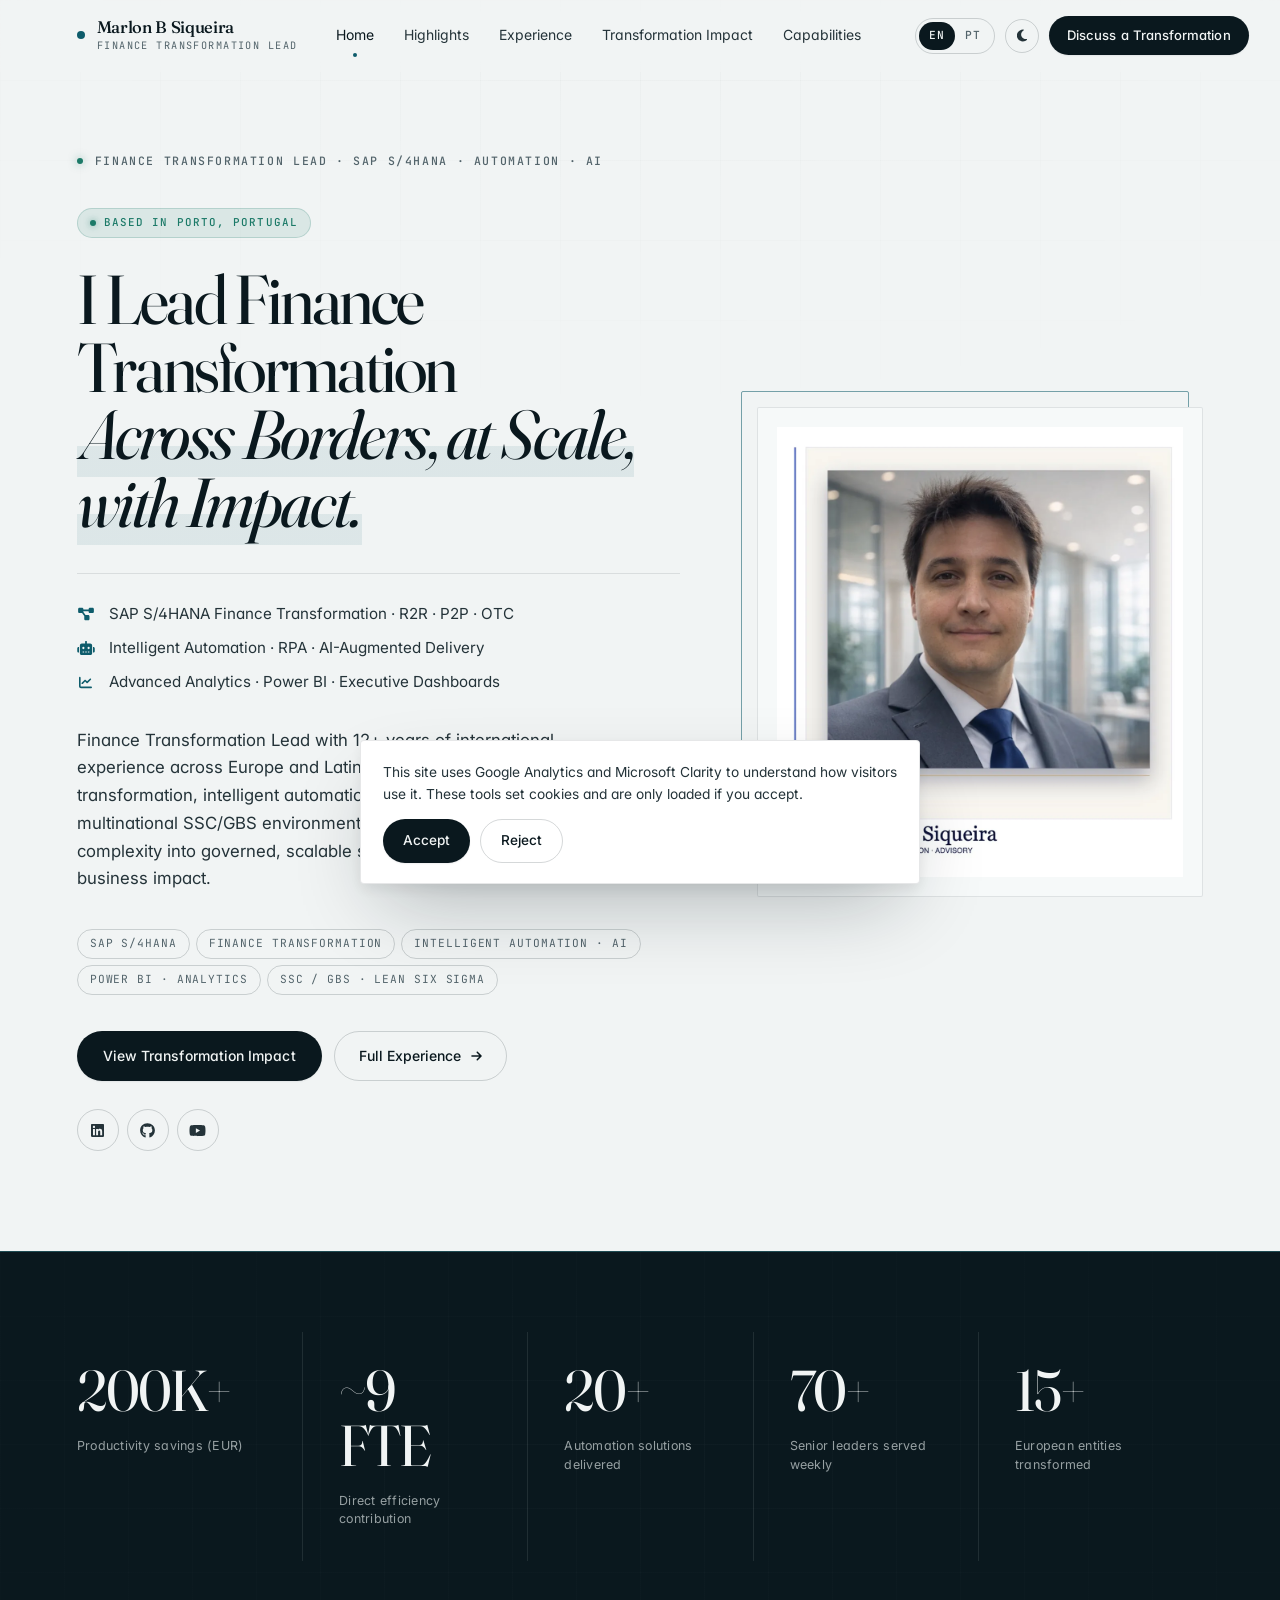
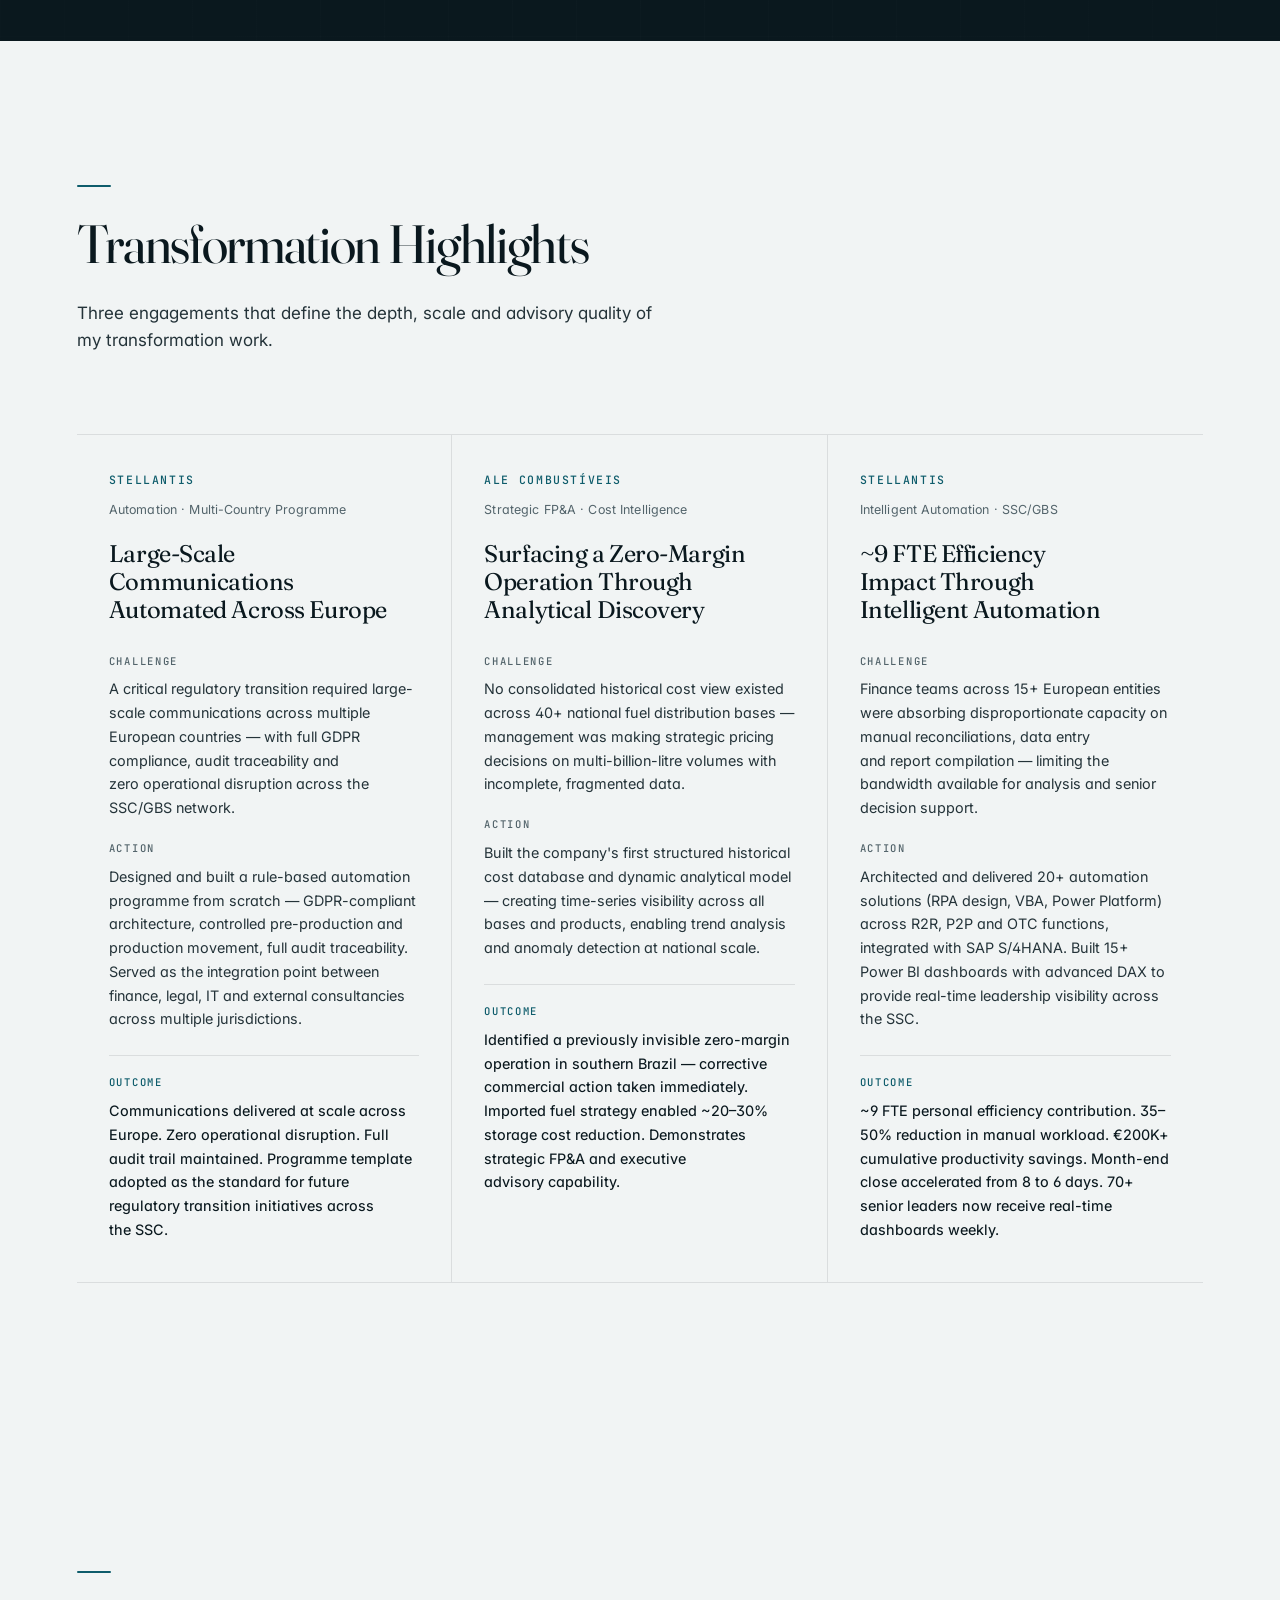
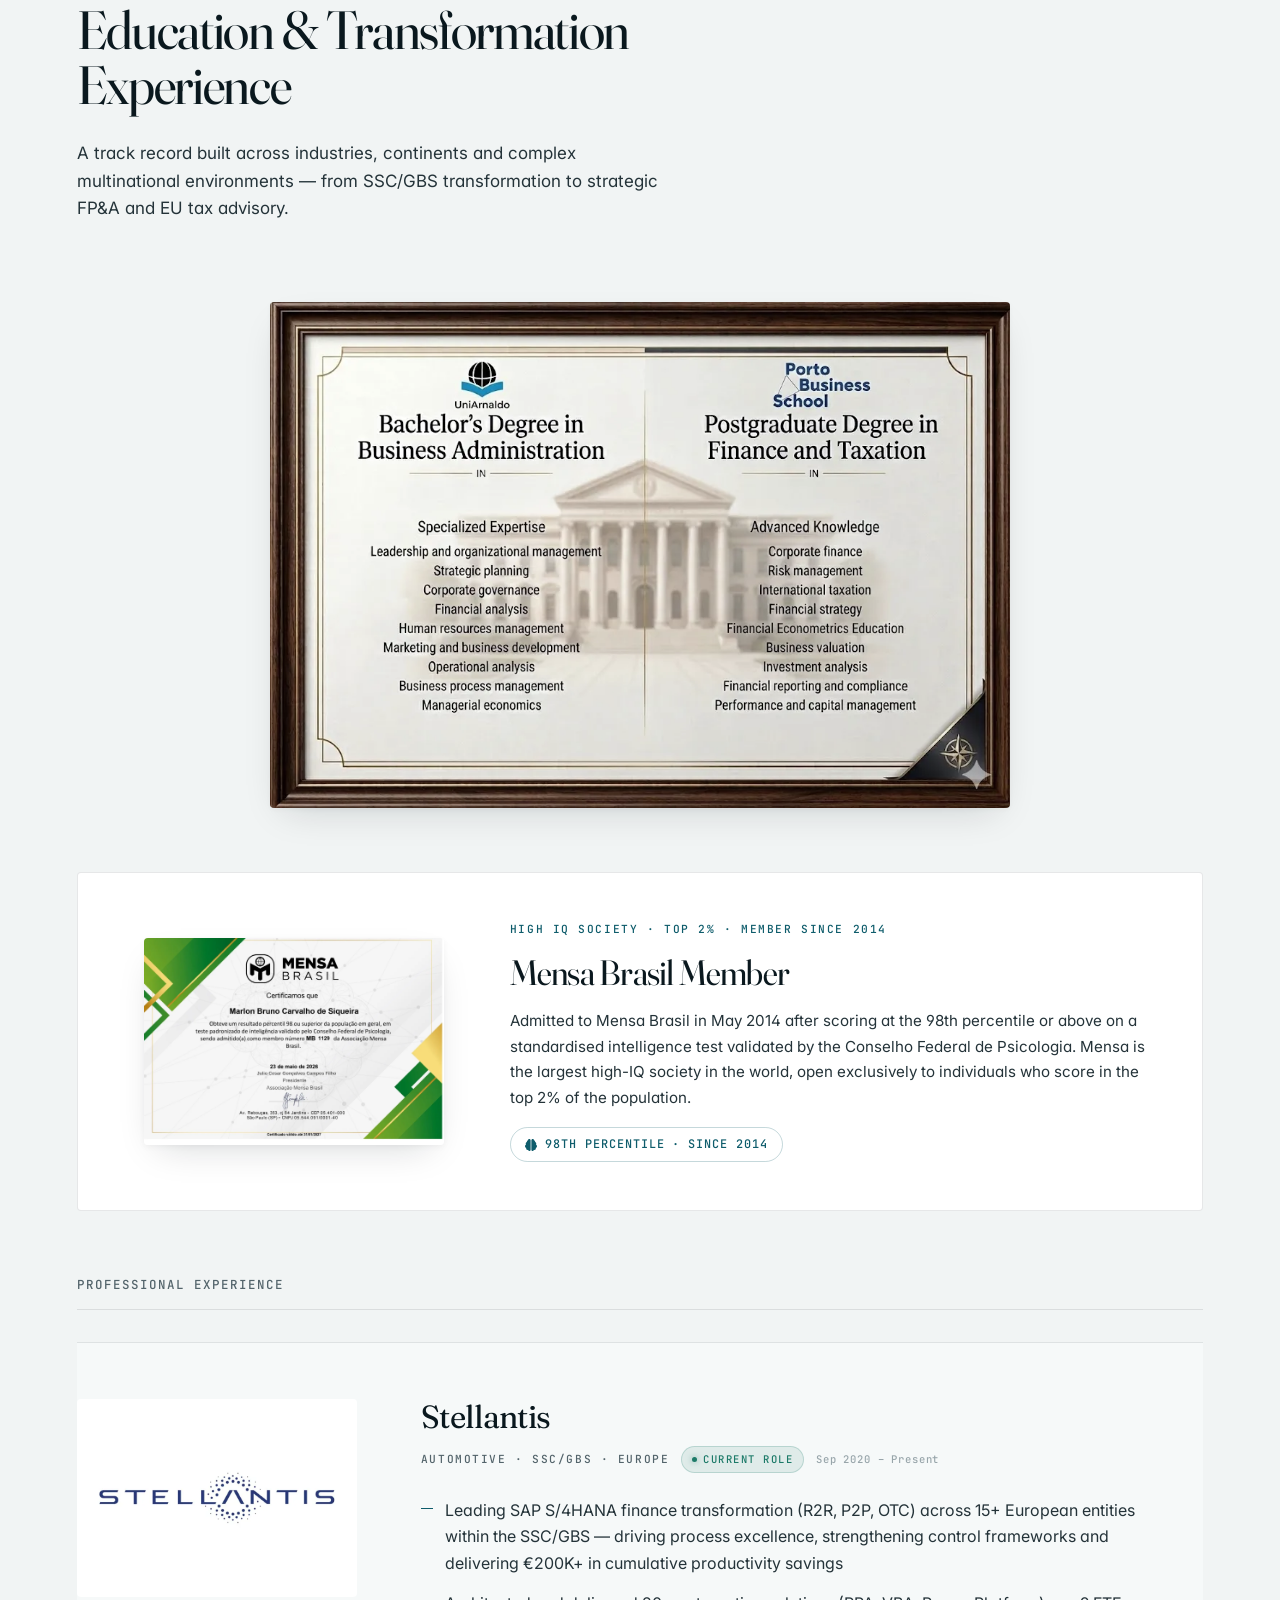
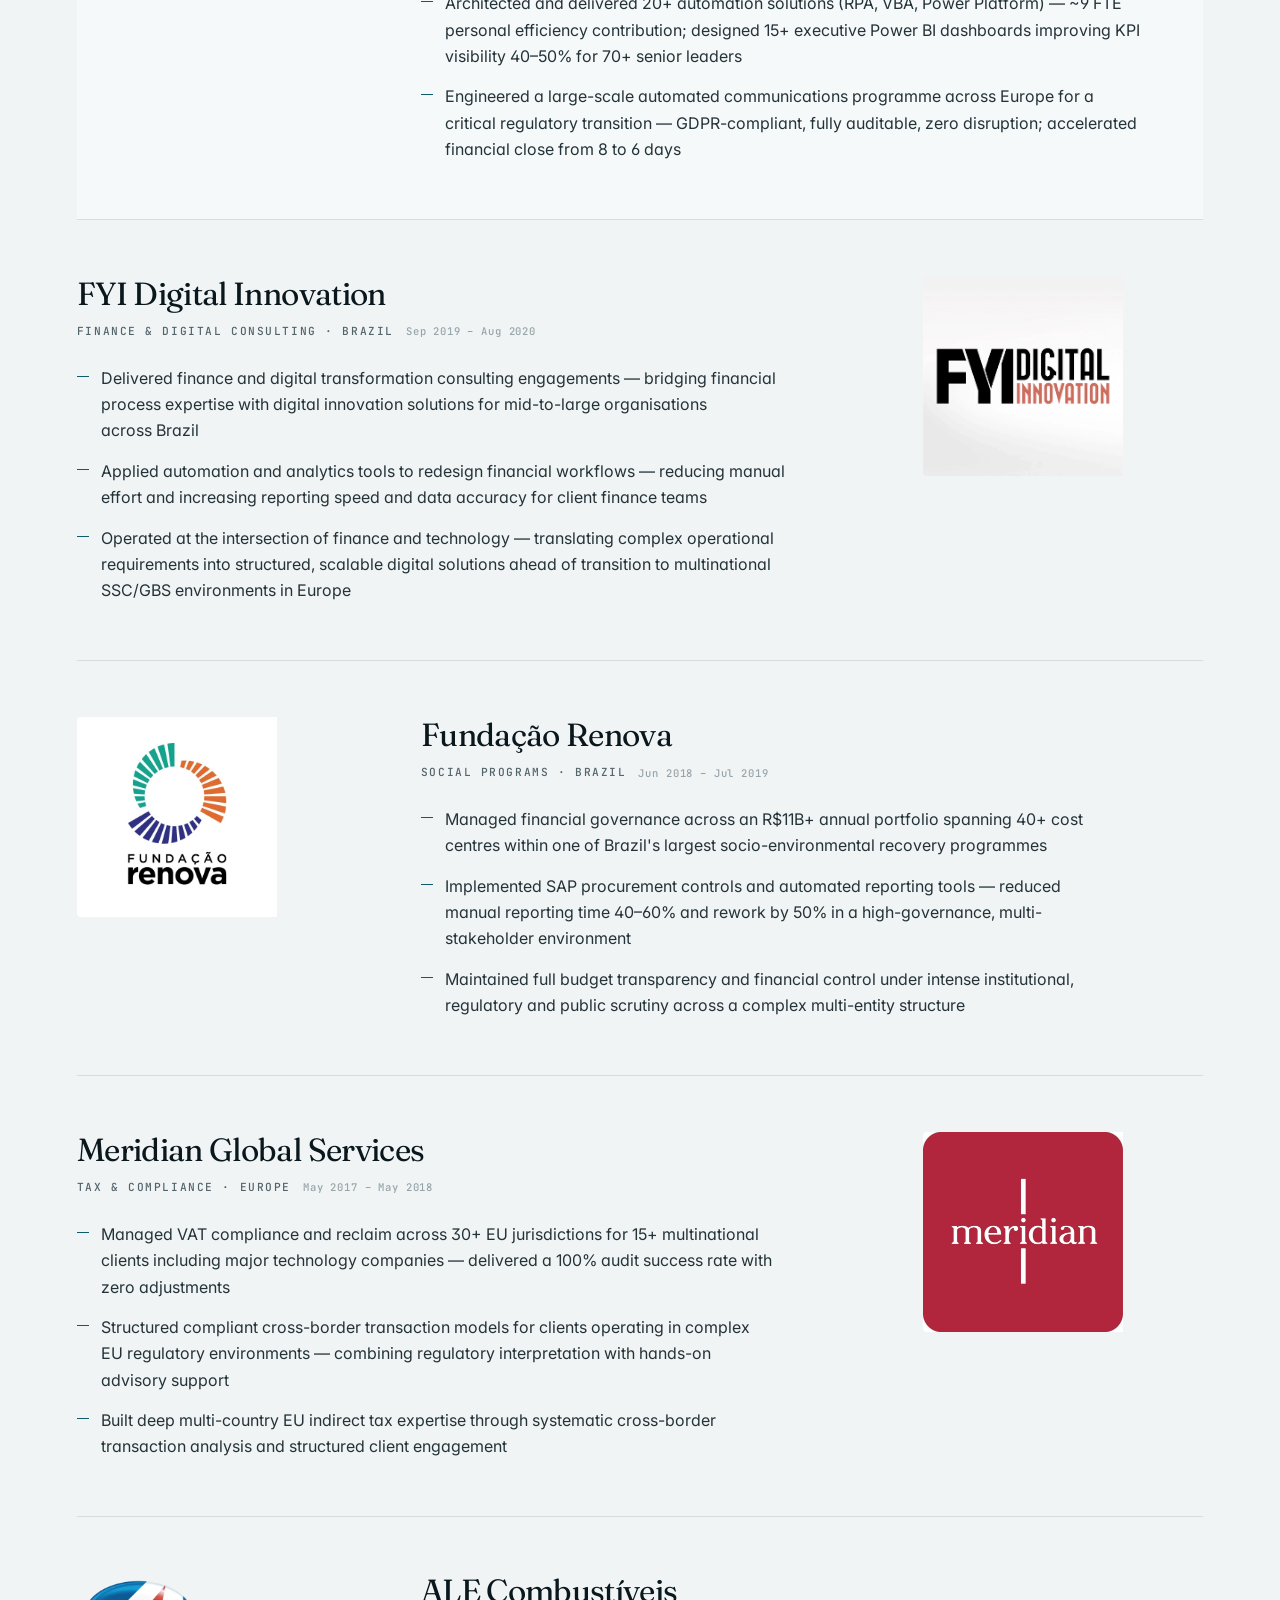
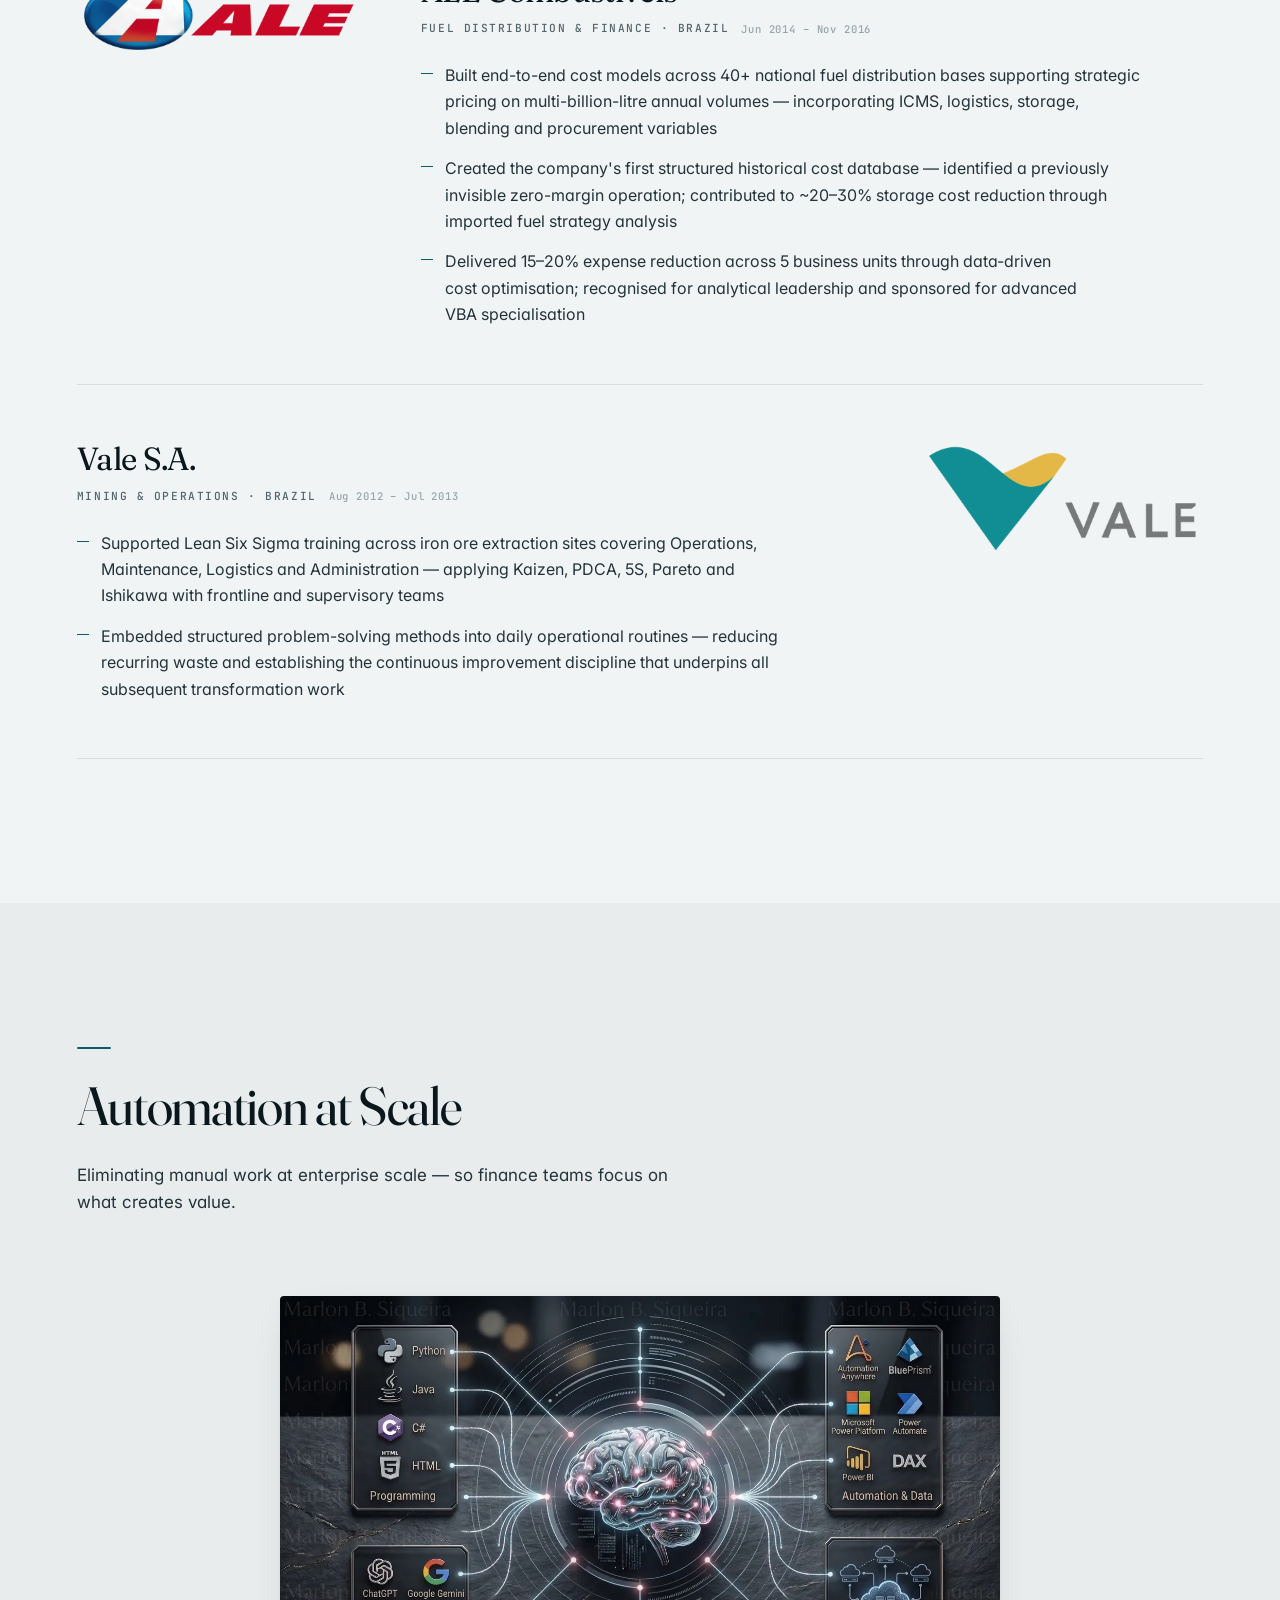
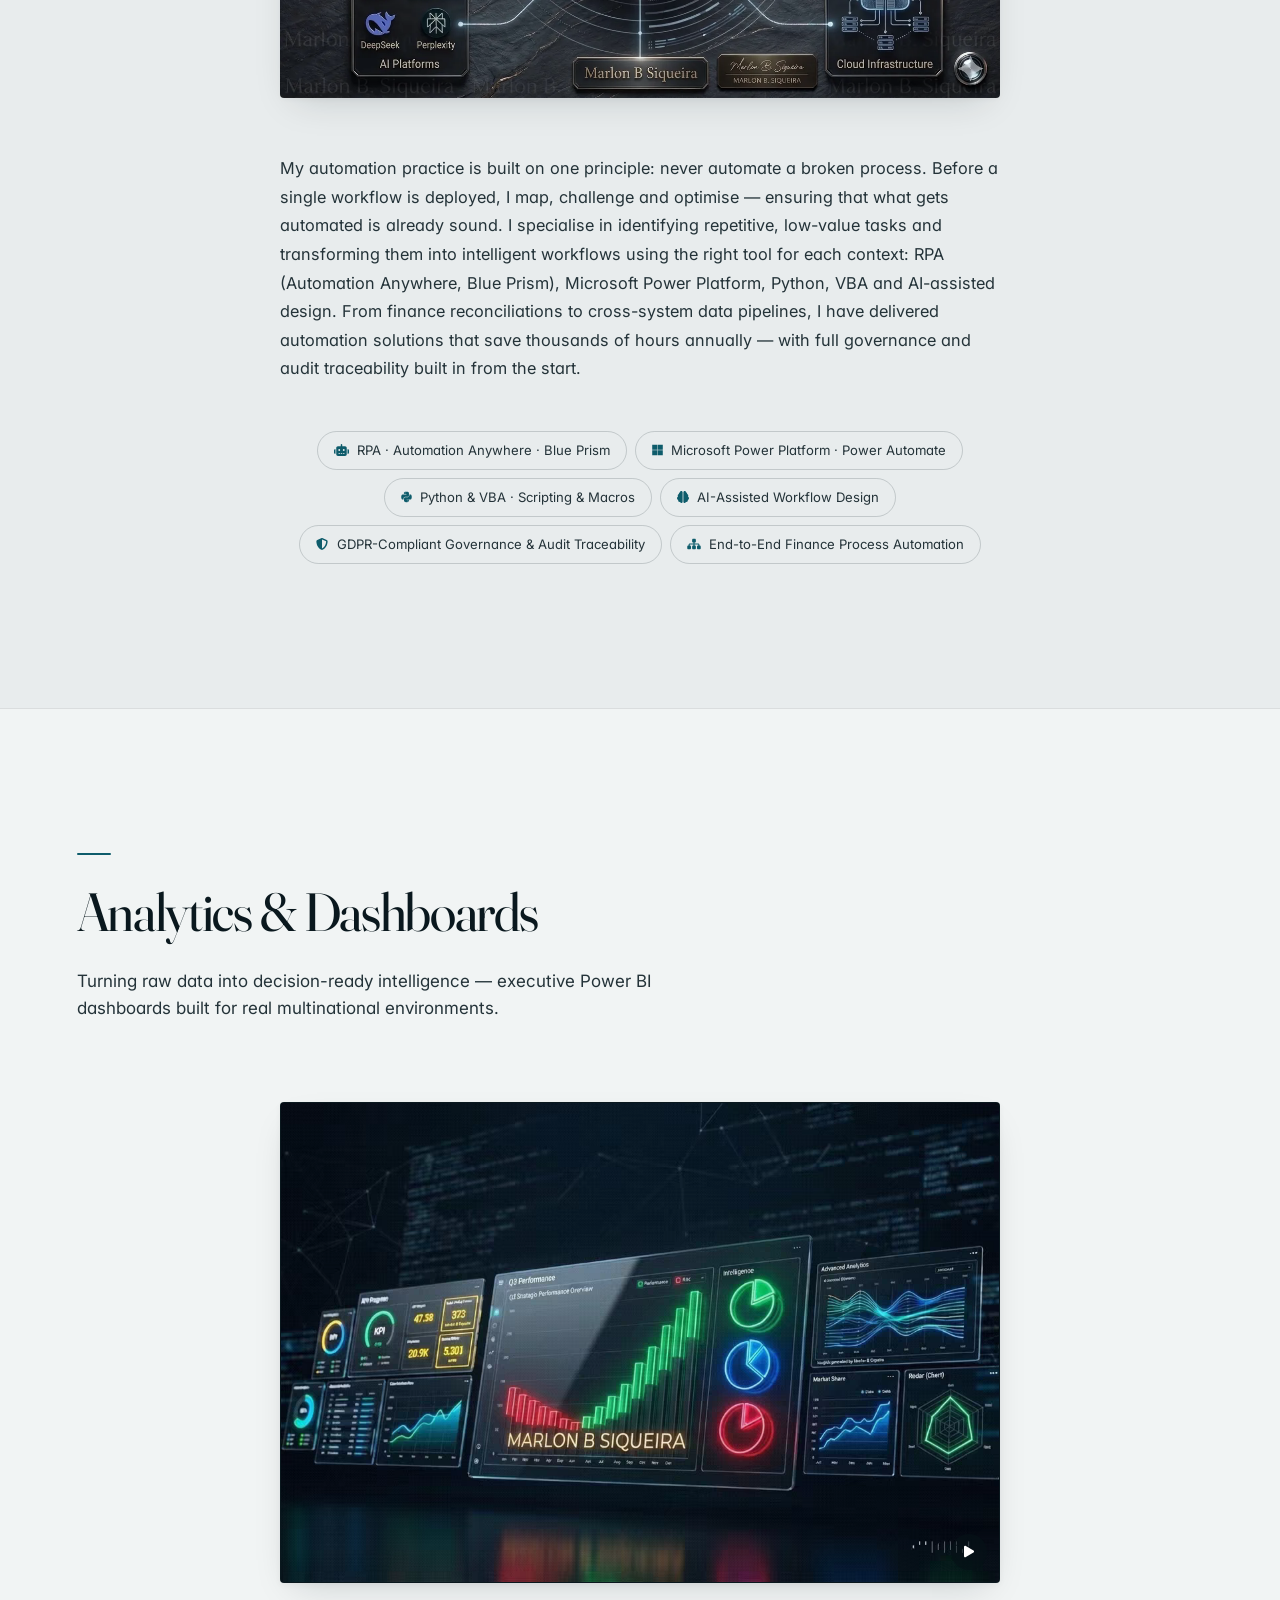
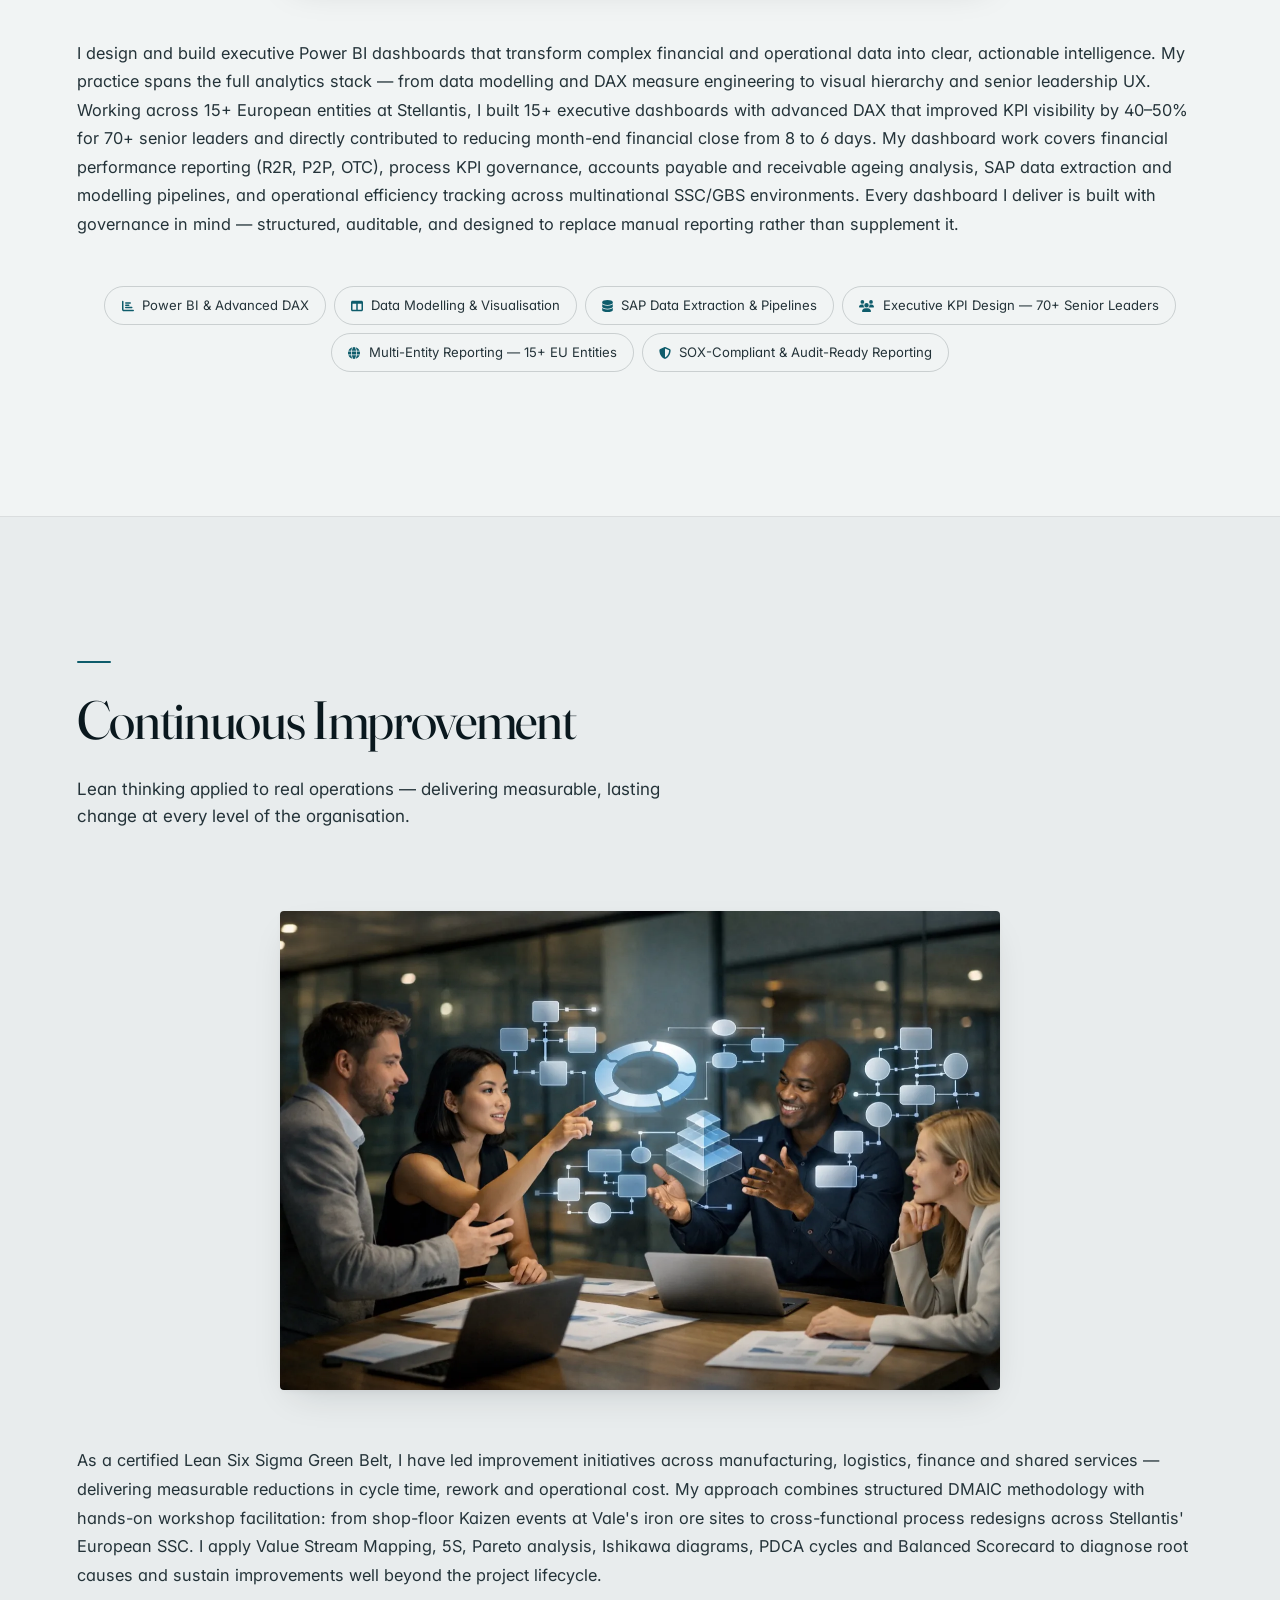
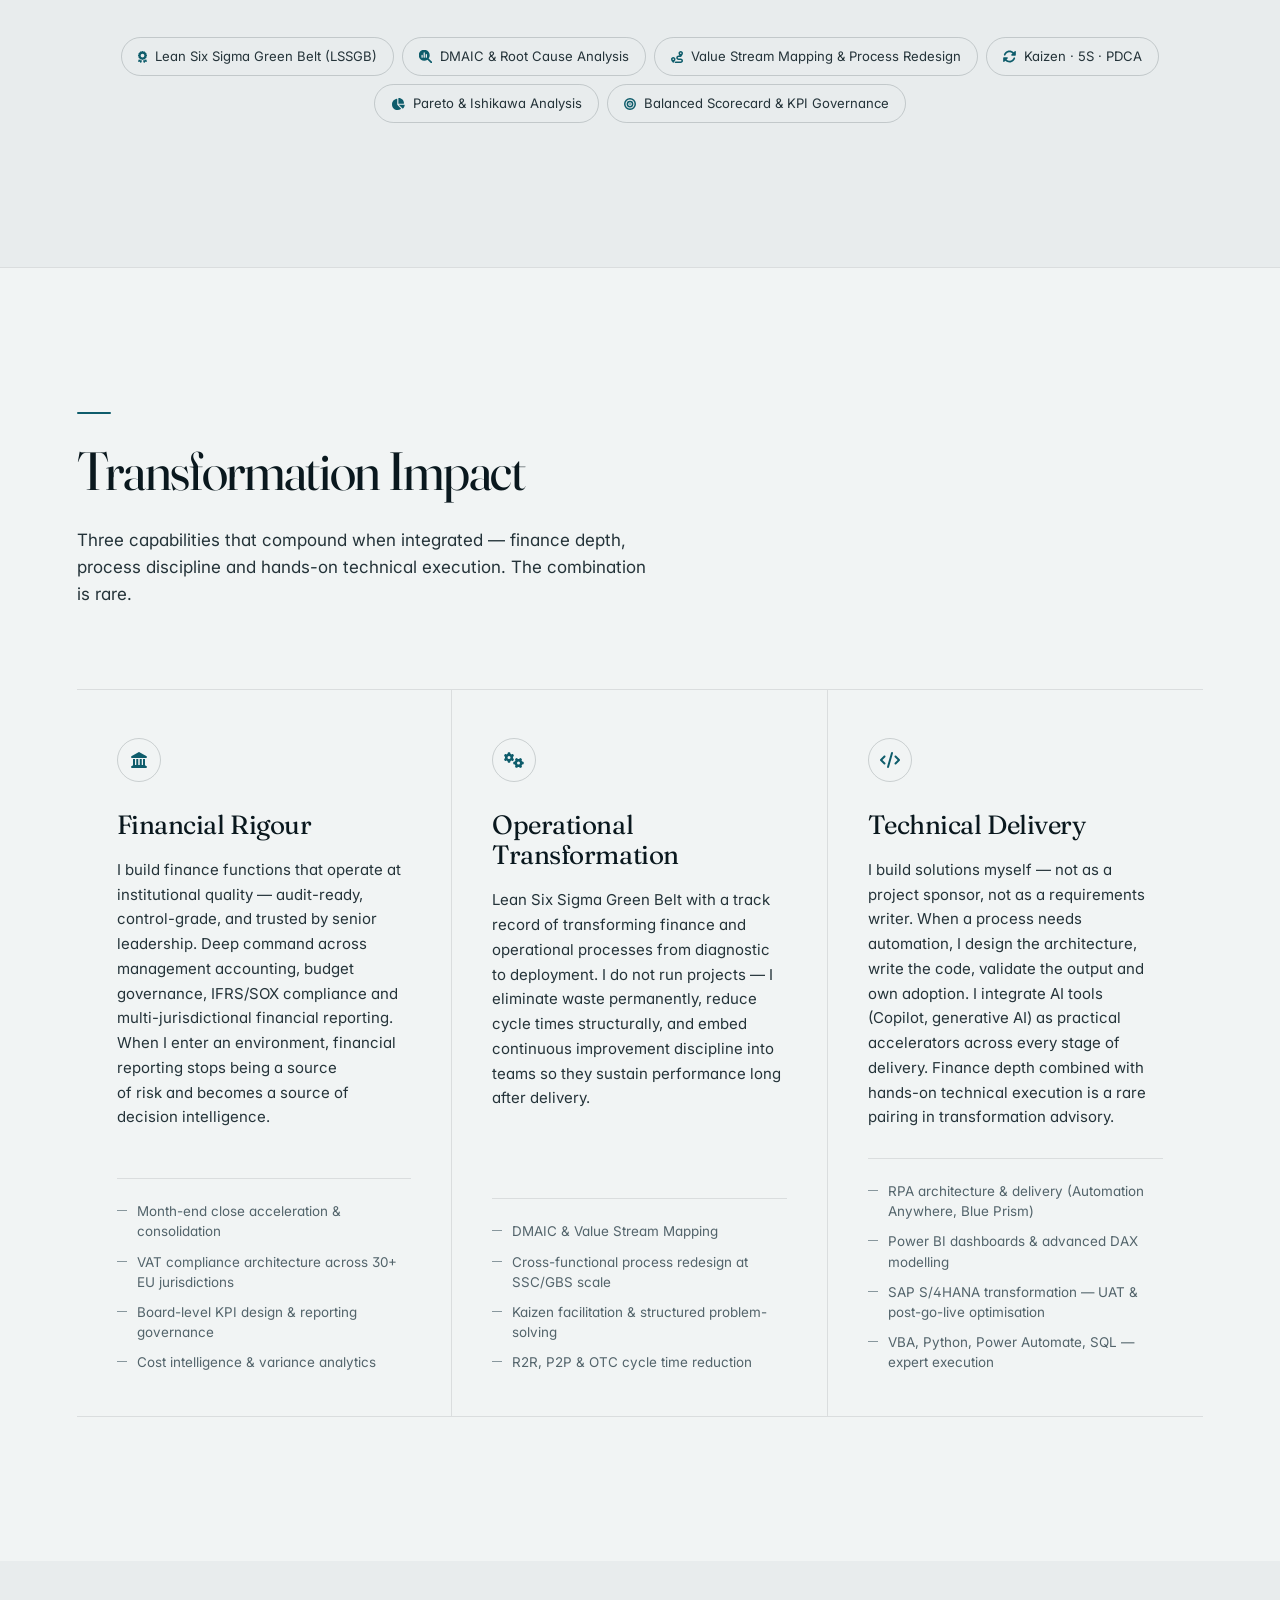
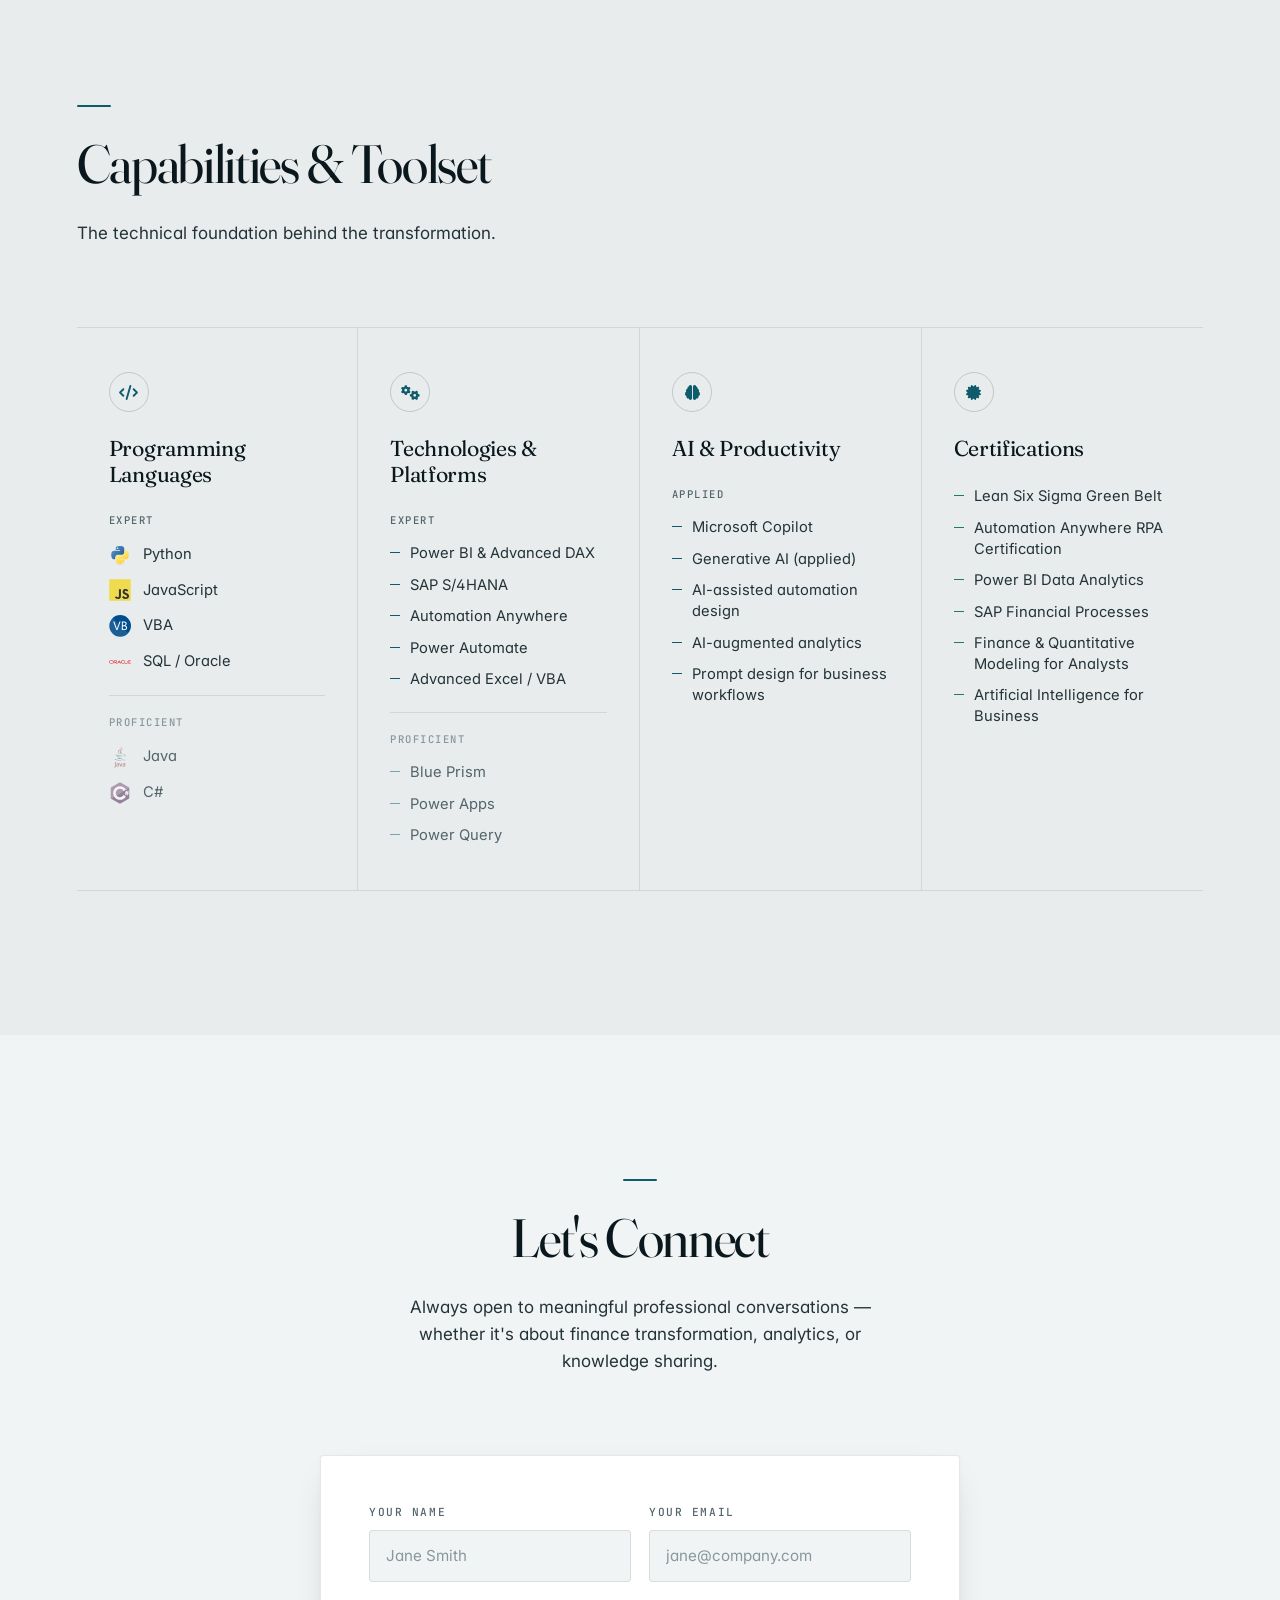
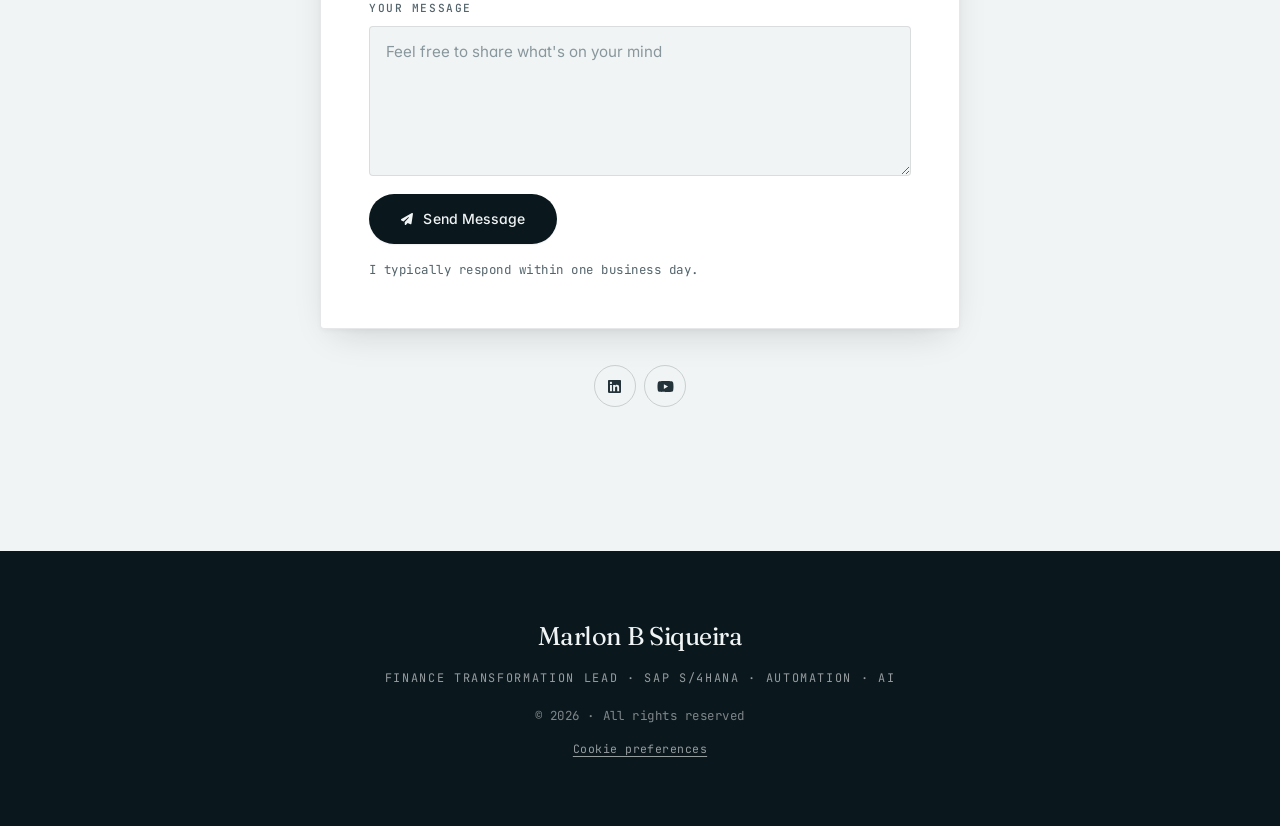
==== index.html @ 05d71159 "Melhorias técnicas: performance, privacidade, acessibilidade e SEO (#1) * Improve performance, priva" ====
<!DOCTYPE html>
<html lang="en" data-theme="light" class="no-js">
<head>
    <meta charset="UTF-8">
    <meta name="viewport" content="width=device-width, initial-scale=1.0">
    <!-- SEO -->
    <meta name="description" content="Finance Transformation Lead with 12+ years leading SAP S/4HANA transformation, intelligent automation (RPA, AI) and advanced analytics across multinational SSC/GBS environments. €200K+ productivity savings. ~9 FTE efficiency impact. Lean Six Sigma Green Belt.">
    <meta name="author" content="Marlon B Siqueira">
    <meta name="google-site-verification" content="FbOtLDEPnFqXokpT85q3Lr8juwd14maTz7eZwRSfOSs" />
    <meta name="robots" content="index, follow">
    <meta name="theme-color" content="#0e5c6b" media="(prefers-color-scheme: light)">
    <meta name="theme-color" content="#06141a" media="(prefers-color-scheme: dark)">
    <link rel="icon" href="./images/favicon.png" type="image/png">
    <link rel="canonical" href="https://marlonbsiqueira.github.io/marlonbsiqueira/">
    <!-- Open Graph -->
    <meta property="og:type"        content="website">
    <meta property="og:title"       content="Marlon B Siqueira | Finance Transformation Lead | SAP S/4HANA · Automation · Analytics">
    <meta property="og:description" content="12+ years leading SAP S/4HANA finance transformation, intelligent automation and advanced analytics across multinational SSC/GBS environments. €200K+ savings. ~9 FTE efficiency impact.">
    <meta property="og:image"       content="https://marlonbsiqueira.github.io/marlonbsiqueira/images/og-cover.jpg">
    <meta property="og:image:width"  content="1200">
    <meta property="og:image:height" content="630">
    <meta property="og:image:alt"   content="Marlon B Siqueira — Finance Transformation Lead portfolio">
    <meta property="og:url"         content="https://marlonbsiqueira.github.io/marlonbsiqueira/">
    <meta property="og:locale"      content="en_GB">
    <meta name="twitter:card"       content="summary_large_image">
    <meta name="twitter:title"      content="Marlon B Siqueira | Finance Transformation Lead | SAP S/4HANA · Automation · Analytics">
    <meta name="twitter:description" content="SAP S/4HANA · Intelligent Automation · Advanced Analytics · SSC/GBS · 12+ years international experience.">
    <meta name="twitter:image"      content="https://marlonbsiqueira.github.io/marlonbsiqueira/images/og-cover.jpg">
    <meta name="twitter:image:alt"  content="Marlon B Siqueira — Finance Transformation Lead portfolio">
    <!-- hreflang -->
    <link rel="alternate" hreflang="en" href="https://marlonbsiqueira.github.io/marlonbsiqueira/">
    <link rel="alternate" hreflang="pt" href="https://marlonbsiqueira.github.io/marlonbsiqueira/?lang=pt">
    <link rel="alternate" hreflang="x-default" href="https://marlonbsiqueira.github.io/marlonbsiqueira/">
    <title>Marlon B Siqueira | Finance Transformation Lead | SAP S/4HANA · Automation · AI</title>
    <!-- Performance: early connections -->
    <link rel="preconnect" href="https://fonts.googleapis.com">
    <link rel="preconnect" href="https://fonts.gstatic.com" crossorigin>
    <!-- Performance: preload LCP hero image -->
    <link rel="preload" as="image" href="./images/Menu.webp" type="image/webp">
    <link href="https://fonts.googleapis.com/css2?family=Fraunces:ital,opsz,wght@0,9..144,400..500;1,9..144,400..500&family=Inter:wght@400..500&family=JetBrains+Mono:wght@400;500&display=swap" rel="stylesheet">
    <link rel="stylesheet" href="./styles/icons.css">
    <link rel="stylesheet" href="./styles/styles.css">
    <link rel="stylesheet" href="./styles/header.css">
    <link rel="stylesheet" href="./styles/home.css">
    <link rel="stylesheet" href="./styles/print.css" media="print">
    <!-- Prevent flash of wrong theme before JS loads -->
    <script>
        (function(){
            document.documentElement.classList.replace('no-js', 'js');
            try {
                var t = localStorage.getItem('cvTheme');
                if (t) {
                    document.documentElement.setAttribute('data-theme', t);
                } else if (window.matchMedia('(prefers-color-scheme: dark)').matches) {
                    document.documentElement.setAttribute('data-theme', 'dark');
                }
            } catch(e) {}
        })();
    </script>
    <!-- Schema.org structured data — Person entity for AI search engines -->
    <script type="application/ld+json">
    {
      "@context": "https://schema.org",
      "@type": "Person",
      "name": "Marlon B Siqueira",
      "givenName": "Marlon",
      "familyName": "Siqueira",
      "url": "https://marlonbsiqueira.github.io/marlonbsiqueira/",
      "image": "https://marlonbsiqueira.github.io/marlonbsiqueira/images/Menu.webp",
      "jobTitle": "Finance Transformation Lead",
      "description": "Finance Transformation Lead with 12+ years of international experience across Europe and Latin America. Specialises in SAP S/4HANA Finance Transformation, Intelligent Automation and Advanced Analytics across multinational SSC and GBS environments. Closes the gap most transformation programmes leave open: integrated ownership of strategy, architecture and execution.",
      "hasOccupation": {
        "@type": "Occupation",
        "name": "Finance Transformation Lead",
        "occupationLocation": {
          "@type": "City",
          "name": "Porto, Portugal"
        },
        "skills": "SAP S/4HANA Finance Transformation, R2R, P2P, OTC, Intelligent Automation, RPA, Automation Anywhere, Blue Prism, Microsoft Power Platform, Power Automate, Advanced Analytics, Power BI, DAX, VBA, Python, SQL, Lean Six Sigma Green Belt, SSC, GBS, Shared Services, Global Business Services, Financial Close, Month-End Close, SOX, IFRS, FP&A, Microsoft Copilot, Generative AI"
      },
      "worksFor": {
        "@type": "Organization",
        "name": "Stellantis",
        "url": "https://www.stellantis.com",
        "department": "Shared Services Centre of Excellence — Europe"
      },
      "alumniOf": [
        {
          "@type": "EducationalOrganization",
          "name": "Porto Business School",
          "url": "https://www.pbs.up.pt/"
        },
        {
          "@type": "EducationalOrganization",
          "name": "Faculdade Arnaldo"
        }
      ],
      "award": [
        "Mensa Member — Top 2% (since 2014)",
        "Lean Six Sigma Green Belt",
        "SAP S/4HANA Finance Processes (R2R · P2P · OTC), Stellantis",
        "Automation Anywhere Certified Essentials RPA Professional",
        "Blue Prism Associate Developer"
      ],
      "knowsAbout": [
        "SAP S/4HANA Finance Transformation",
        "Record-to-Report (R2R)",
        "Procure-to-Pay (P2P)",
        "Order-to-Cash (OTC)",
        "Intelligent Automation",
        "Robotic Process Automation (RPA)",
        "Automation Anywhere",
        "Blue Prism",
        "Microsoft Power Platform",
        "Power Automate",
        "Power BI",
        "DAX (Data Analysis Expressions)",
        "Advanced Analytics",
        "Executive Dashboards",
        "Lean Six Sigma",
        "DMAIC",
        "SSC / Shared Services Centre",
        "GBS / Global Business Services",
        "Financial Close Acceleration",
        "SOX Controls",
        "IFRS",
        "FP&A",
        "VBA",
        "Python",
        "SQL",
        "Microsoft Copilot",
        "Generative AI for Business",
        "AI-Augmented Finance",
        "Change Management",
        "Stakeholder Management",
        "Cross-Border Programme Delivery"
      ],
      "knowsLanguage": [
        { "@type": "Language", "name": "Portuguese", "alternateName": "pt" },
        { "@type": "Language", "name": "English", "alternateName": "en" }
      ],
      "nationality": [
        { "@type": "Country", "name": "Italy" },
        { "@type": "Country", "name": "Brazil" }
      ],
      "address": {
        "@type": "PostalAddress",
        "addressLocality": "Porto",
        "addressRegion": "Porto",
        "addressCountry": "PT"
      },
      "sameAs": [
        "https://www.linkedin.com/in/marlonbsiqueira/",
        "https://www.youtube.com/@marlonbsiqueira468",
        "https://github.com/marlonbsiqueira"
      ]
    }
    </script>
    <!-- Schema.org — WebSite entity -->
    <script type="application/ld+json">
    {
      "@context": "https://schema.org",
      "@type": "WebSite",
      "name": "Marlon B Siqueira — Finance Transformation Advisory",
      "url": "https://marlonbsiqueira.github.io/marlonbsiqueira/",
      "author": {
        "@type": "Person",
        "name": "Marlon B Siqueira"
      },
      "inLanguage": ["en", "pt"],
      "about": [
        "SAP S/4HANA Finance Transformation",
        "Intelligent Automation",
        "Advanced Analytics",
        "Shared Services / Global Business Services"
      ]
    }
    </script>
</head>
<body>
    <!-- Accessibility: skip navigation -->
    <a href="#main-content" class="skip-link">Skip to main content</a>
    <div class="site-bg" aria-hidden="true">
        <span class="bg-orb orb-1"></span>
        <span class="bg-orb orb-2"></span>
        <span class="bg-grid"></span>
    </div>
    <!-- ═══════════ HEADER ═══════════ -->
    <header id="header">
        <nav id="navbar" aria-label="Main navigation">
            <a href="#home" class="brand" aria-label="Go to homepage">
                <span class="brand-text">
                    <strong>Marlon B Siqueira</strong>
                    <small data-i18n="brand_subtitle">Finance Transformation Lead</small>
                </span>
            </a>
            <ul id="nav_list">
                <li class="nav-item"><a href="#home"                  data-i18n="nav_home">Home</a></li>
                <li class="nav-item"><a href="#highlights"            data-i18n="nav_highlights">Highlights</a></li>
                <li class="nav-item"><a href="#expertise"             data-i18n="nav_experience">Experience</a></li>
                <li class="nav-item"><a href="#deliver"               data-i18n="nav_deliver">Transformation Impact</a></li>
                <li class="nav-item"><a href="#technicalskills"       data-i18n="nav_skills">Capabilities</a></li>
            </ul>
            <div class="nav-actions">
                <div class="language-switcher" aria-label="Language selector">
                    <button type="button" class="lang-btn active" data-lang="en">EN</button>
                    <button type="button" class="lang-btn" data-lang="pt">PT</button>
                </div>
                <button type="button" id="theme-toggle" class="theme-btn" aria-label="Toggle dark mode" data-i18n-aria-label="aria_theme">
                    <i class="fa-solid fa-moon" id="theme-icon"></i>
                </button>
                <a href="#contact" class="btn-primary nav-cta" data-i18n="nav_cta">Discuss a Transformation</a>
            </div>
            <button id="mobile_btn" type="button" aria-label="Open menu" data-i18n-aria-label="aria_menu_open" aria-expanded="false" aria-controls="mobile_menu">
                <i class="fa-solid fa-bars" aria-hidden="true"></i>
            </button>
        </nav>
        <div id="mobile_menu" aria-label="Mobile navigation">
            <ul id="mobile_nav_list">
                <li class="nav-item"><a href="#home"                  data-i18n="nav_home">Home</a></li>
                <li class="nav-item"><a href="#highlights"            data-i18n="nav_highlights">Highlights</a></li>
                <li class="nav-item"><a href="#expertise"             data-i18n="nav_experience">Experience</a></li>
                <li class="nav-item"><a href="#deliver"               data-i18n="nav_deliver">Transformation Impact</a></li>
                <li class="nav-item"><a href="#technicalskills"       data-i18n="nav_skills">Capabilities</a></li>
            </ul>
            <div class="mobile-controls">
                <div class="language-switcher">
                    <button type="button" class="lang-btn active" data-lang="en">EN</button>
                    <button type="button" class="lang-btn" data-lang="pt">PT</button>
                </div>
                <button type="button" id="theme-toggle-mobile" class="theme-btn" aria-label="Toggle dark mode" data-i18n-aria-label="aria_theme">
                    <i class="fa-solid fa-moon" id="theme-icon-mobile"></i>
                </button>
            </div>
            <a href="#contact" class="btn-primary mobile-cta" data-i18n="nav_cta">Discuss a Transformation</a>
        </div>
    </header>
    <main id="main-content">
        <!-- ═══════════ HOME ═══════════ -->
        <section id="home">
            <div id="cta" class="reveal left">
                <div class="eyebrow">
                    <span class="eyebrow-dot"></span>
                    <span data-i18n="hero_eyebrow">Finance Transformation Lead · SAP S/4HANA · Automation · AI</span>
                </div>
                <div class="available-badge" aria-label="Availability status">
                    <span class="avail-dot"></span>
                    <span data-i18n="hero_available">Based in Porto, Portugal</span>
                </div>
                <h1 class="title">
                    <span data-i18n="hero_line1">I Lead Finance Transformation</span><br>
                    <span class="accent" data-i18n="hero_accent1">Across Borders, at Scale, with Impact.</span>
                </h1>
                <div class="hero-pillars">
                    <div class="hero-pillar">
                        <i class="fa-solid fa-diagram-project" aria-hidden="true"></i>
                        <span data-i18n="hero_pillar1">SAP S/4HANA Finance Transformation · R2R · P2P · OTC</span>
                    </div>
                    <div class="hero-pillar">
                        <i class="fa-solid fa-robot" aria-hidden="true"></i>
                        <span data-i18n="hero_pillar2">Intelligent Automation · RPA · AI-Augmented Delivery</span>
                    </div>
                    <div class="hero-pillar">
                        <i class="fa-solid fa-chart-line" aria-hidden="true"></i>
                        <span data-i18n="hero_pillar3">Advanced Analytics · Power BI · Executive Dashboards</span>
                    </div>
                </div>
                <p class="description" data-i18n="hero_description">
                    Finance Transformation Lead with 12+ years of international experience across Europe and Latin America — leading SAP S/4HANA transformation, intelligent automation and advanced analytics across multinational SSC/GBS environments. I translate enterprise-wide complexity into governed, scalable solutions that deliver measurable business impact.
                </p>
                <div class="home-tags" aria-label="Key competencies">
                    <span>SAP S/4HANA</span>
                    <span>Finance Transformation</span>
                    <span>Intelligent Automation · AI</span>
                    <span>Power BI · Analytics</span>
                    <span>SSC / GBS · Lean Six Sigma</span>
                </div>
                <div class="home-actions">
                    <a href="#highlights" class="btn-primary">
                        <span data-i18n="hero_cta_primary">View Transformation Impact</span>
                    </a>
                    <a href="#expertise" class="btn-ghost">
                        <span data-i18n="hero_cta_secondary">Full Experience</span>
                        <i class="fa-solid fa-arrow-right"></i>
                    </a>
                </div>
                <div class="social-media-buttons" aria-label="Social media links">
                    <a href="https://www.linkedin.com/in/marlonbsiqueira/" target="_blank" rel="noopener noreferrer" aria-label="LinkedIn">
                        <i class="fa-brands fa-linkedin"></i>
                    </a>
                    <a href="https://github.com/marlonbsiqueira" target="_blank" rel="noopener noreferrer" aria-label="GitHub">
                        <i class="fa-brands fa-github"></i>
                    </a>
                    <a href="https://www.youtube.com/@marlonbsiqueira468" target="_blank" rel="noopener noreferrer" aria-label="YouTube">
                        <i class="fa-brands fa-youtube"></i>
                    </a>
                </div>
            </div>
            <div id="banner" class="reveal right">
                <img src="./images/Menu.webp"
                     alt="Finance and digital transformation professional"
                     width="560" height="560"
                     loading="eager"
                     fetchpriority="high">
            </div>
        </section>
        <!-- ═══════════ METRICS ═══════════ -->
        <section id="numbers" aria-label="Career metrics">
            <div class="numbers-grid">
                <div class="number-card reveal">
                    <span class="number-value" data-target="200" data-suffix="K+">200K+</span>
                    <span class="number-label" data-i18n="num_savings">Productivity savings (EUR)</span>
                </div>
                <div class="number-card reveal">
                    <span class="number-value" data-target="9" data-prefix="~" data-suffix=" FTE">~9 FTE</span>
                    <span class="number-label" data-i18n="num_fte">Direct efficiency contribution</span>
                </div>
                <div class="number-card reveal">
                    <span class="number-value" data-target="20" data-suffix="+">20+</span>
                    <span class="number-label" data-i18n="num_initiatives">Automation solutions delivered</span>
                </div>
                <div class="number-card reveal">
                    <span class="number-value" data-target="70" data-suffix="+">70+</span>
                    <span class="number-label" data-i18n="num_leaders">Senior leaders served weekly</span>
                </div>
                <div class="number-card reveal">
                    <span class="number-value" data-target="15" data-suffix="+">15+</span>
                    <span class="number-label" data-i18n="num_entities">European entities transformed</span>
                </div>
            </div>
        </section>
        <!-- ═══════════ CAREER HIGHLIGHTS ═══════════ -->
        <section id="highlights">
            <div class="section-header reveal">
                <h2 class="section-title" data-i18n="hl_title">Transformation Highlights</h2>
                <p class="section-subtitle" data-i18n="hl_subtitle">Three engagements that define the depth, scale and advisory quality of my transformation work.</p>
            </div>
            <div class="highlights-grid">
                <article class="highlight-card reveal left">
                    <div class="highlight-meta">
                        <span class="highlight-company">Stellantis</span>
                        <span class="highlight-tag" data-i18n="hl_tag_1">Automation · Multi-Country Programme</span>
                    </div>
                    <h3 class="highlight-title" data-i18n="hl_1_title">Large-Scale Communications Automated Across Europe</h3>
                    <div class="highlight-body">
                        <div class="highlight-step">
                            <span class="step-label" data-i18n="step_challenge">Challenge</span>
                            <p data-i18n="hl_1_challenge">A critical regulatory transition required large-scale communications across multiple European countries — with full GDPR compliance, audit traceability and zero operational disruption across the SSC/GBS network.</p>
                        </div>
                        <div class="highlight-step">
                            <span class="step-label" data-i18n="step_action">Action</span>
                            <p data-i18n="hl_1_action">Designed and built a rule-based automation programme from scratch — GDPR-compliant architecture, controlled pre-production and production movement, full audit traceability. Served as the integration point between finance, legal, IT and external consultancies across multiple jurisdictions.</p>
                        </div>
                        <div class="highlight-step highlight-outcome">
                            <span class="step-label" data-i18n="step_outcome">Outcome</span>
                            <p data-i18n="hl_1_outcome">Communications delivered at scale across Europe. Zero operational disruption. Full audit trail maintained. Programme template adopted as the standard for future regulatory transition initiatives across the SSC.</p>
                        </div>
                    </div>
                </article>
                <article class="highlight-card reveal">
                    <div class="highlight-meta">
                        <span class="highlight-company">ALE Combustíveis</span>
                        <span class="highlight-tag" data-i18n="hl_tag_2">Strategic FP&amp;A · Cost Intelligence</span>
                    </div>
                    <h3 class="highlight-title" data-i18n="hl_2_title">Surfacing a Zero-Margin Operation Through Analytical Discovery</h3>
                    <div class="highlight-body">
                        <div class="highlight-step">
                            <span class="step-label" data-i18n="step_challenge">Challenge</span>
                            <p data-i18n="hl_2_challenge">No consolidated historical cost view existed across 40+ national fuel distribution bases — management was making strategic pricing decisions on multi-billion-litre volumes with incomplete, fragmented data.</p>
                        </div>
                        <div class="highlight-step">
                            <span class="step-label" data-i18n="step_action">Action</span>
                            <p data-i18n="hl_2_action">Built the company's first structured historical cost database and dynamic analytical model — creating time-series visibility across all bases and products, enabling trend analysis and anomaly detection at national scale.</p>
                        </div>
                        <div class="highlight-step highlight-outcome">
                            <span class="step-label" data-i18n="step_outcome">Outcome</span>
                            <p data-i18n="hl_2_outcome">Identified a previously invisible zero-margin operation in southern Brazil — corrective commercial action taken immediately. Imported fuel strategy enabled ~20–30% storage cost reduction. Demonstrates strategic FP&A and executive advisory capability.</p>
                        </div>
                    </div>
                </article>
                <article class="highlight-card reveal right">
                    <div class="highlight-meta">
                        <span class="highlight-company">Stellantis</span>
                        <span class="highlight-tag" data-i18n="hl_tag_3">Intelligent Automation · SSC/GBS</span>
                    </div>
                    <h3 class="highlight-title" data-i18n="hl_3_title">~9 FTE Efficiency Impact Through Intelligent Automation</h3>
                    <div class="highlight-body">
                        <div class="highlight-step">
                            <span class="step-label" data-i18n="step_challenge">Challenge</span>
                            <p data-i18n="hl_3_challenge">Finance teams across 15+ European entities were absorbing disproportionate capacity on manual reconciliations, data entry and report compilation — limiting the bandwidth available for analysis and senior decision support.</p>
                        </div>
                        <div class="highlight-step">
                            <span class="step-label" data-i18n="step_action">Action</span>
                            <p data-i18n="hl_3_action">Architected and delivered 20+ automation solutions (RPA design, VBA, Power Platform) across R2R, P2P and OTC functions, integrated with SAP S/4HANA. Built 15+ Power BI dashboards with advanced DAX to provide real-time leadership visibility across the SSC.</p>
                        </div>
                        <div class="highlight-step highlight-outcome">
                            <span class="step-label" data-i18n="step_outcome">Outcome</span>
                            <p data-i18n="hl_3_outcome">~9 FTE personal efficiency contribution. 35–50% reduction in manual workload. €200K+ cumulative productivity savings. Month-end close accelerated from 8 to 6 days. 70+ senior leaders now receive real-time dashboards weekly.</p>
                        </div>
                    </div>
                </article>
            </div>
        </section>
        <!-- ═══════════ EXPERIENCE ═══════════ -->
        <section id="expertise">
            <div class="section-header reveal">
                <h2 class="section-title" data-i18n="exp_title">Education &amp; Transformation Experience</h2>
                <p class="section-subtitle" data-i18n="exp_subtitle">A track record built across industries, continents and complex multinational environments — from SSC/GBS transformation to strategic FP&A and EU tax advisory.</p>
            </div>
            <img src="./images/education.webp"
                 class="center-image reveal"
                 alt="Education and academic background"
                 width="740" height="420"
                 loading="lazy"
                 decoding="async"
                 data-i18n-alt="edu_img_alt">
            <!-- ── Mensa credential block ───────────────── -->
            <div class="mensa-block reveal">
                <div class="mensa-inner">
                    <div class="mensa-cert">
                        <button type="button" class="mensa-cert-btn" aria-haspopup="dialog">
                            <img src="./images/certificate.webp"
                                 alt="Mensa Brasil Certificate — Marlon B. Siqueira"
                                 width="1400" height="969"
                                 loading="lazy" decoding="async">
                        </button>
                    </div>
                    <div class="mensa-text">
                        <span class="mensa-eyebrow" data-i18n="mensa_eyebrow">High IQ Society · Top 2% · Member since 2014</span>
                        <h3 class="mensa-title" data-i18n="mensa_title">Mensa Brasil Member</h3>
                        <p class="mensa-desc" data-i18n="mensa_desc">Admitted to Mensa Brasil in May 2014 after scoring at the 98th percentile or above on a standardised intelligence test validated by the Conselho Federal de Psicologia. Mensa is the largest high-IQ society in the world, open exclusively to individuals who score in the top 2% of the population.</p>
                        <div class="mensa-badge">
                            <i class="fa-solid fa-brain" aria-hidden="true"></i>
                            <span data-i18n="mensa_badge">98th Percentile · Since 2014</span>
                        </div>
                    </div>
                </div>
            </div>
            <h3 class="subsection-title reveal" data-i18n="exp_sub">Professional Experience</h3>
            <div class="row reveal left current-role">
                <img src="./images/Stellantis.webp" alt="Stellantis — Automotive Europe"
                     width="400" height="280" loading="lazy" decoding="async">
                <div class="text">
                    <div class="company-meta">
                        <h4>Stellantis</h4>
                        <div class="company-meta-row">
                            <span class="company-tag" data-i18n="stellantis_tag">Automotive · SSC/GBS · Europe</span>
                            <span class="current-badge" data-i18n="current_role">Current Role</span>
                            <span class="company-date">Sep 2020 – Present</span>
                        </div>
                    </div>
                    <ul class="outcome-list">
                        <li data-i18n="stellantis_li1">Leading SAP S/4HANA finance transformation (R2R, P2P, OTC) across 15+ European entities within the SSC/GBS — driving process excellence, strengthening control frameworks and delivering €200K+ in cumulative productivity savings</li>
                        <li data-i18n="stellantis_li2">Architected and delivered 20+ automation solutions (RPA, VBA, Power Platform) — ~9 FTE personal efficiency contribution; designed 15+ executive Power BI dashboards improving KPI visibility 40–50% for 70+ senior leaders</li>
                        <li data-i18n="stellantis_li3">Engineered a large-scale automated communications programme across Europe for a critical regulatory transition — GDPR-compliant, fully auditable, zero disruption; accelerated financial close from 8 to 6 days</li>
                    </ul>
                </div>
            </div>
            <div class="row reverse reveal right">
                <img src="./images/FYI.webp" alt="FYI Digital Innovation — Finance & Digital Consulting"
                     width="400" height="280" loading="lazy" decoding="async">
                <div class="text">
                    <div class="company-meta">
                        <h4>FYI Digital Innovation</h4>
                        <div class="company-meta-row">
                            <span class="company-tag">Finance &amp; Digital Consulting · Brazil</span>
                            <span class="company-date">Sep 2019 – Aug 2020</span>
                        </div>
                    </div>
                    <ul class="outcome-list">
                        <li data-i18n="fyi_li1">Delivered finance and digital transformation consulting engagements — bridging financial process expertise with digital innovation solutions for mid-to-large organisations across Brazil</li>
                        <li data-i18n="fyi_li2">Applied automation and analytics tools to redesign financial workflows — reducing manual effort and increasing reporting speed and data accuracy for client finance teams</li>
                        <li data-i18n="fyi_li3">Operated at the intersection of finance and technology — translating complex operational requirements into structured, scalable digital solutions ahead of transition to multinational SSC/GBS environments in Europe</li>
                    </ul>
                </div>
            </div>
            <div class="row reveal left">
                <img src="./images/Renova.webp" alt="Renova — Social Programs Brazil"
                     width="400" height="280" loading="lazy" decoding="async">
                <div class="text">
                    <div class="company-meta">
                        <h4>Fundação Renova</h4>
                        <div class="company-meta-row">
                            <span class="company-tag" data-i18n="renova_tag">Social Programs · Brazil</span>
                            <span class="company-date">Jun 2018 – Jul 2019</span>
                        </div>
                    </div>
                    <ul class="outcome-list">
                        <li data-i18n="renova_li1">Managed financial governance across an R$11B+ annual portfolio spanning 40+ cost centres within one of Brazil's largest socio-environmental recovery programmes</li>
                        <li data-i18n="renova_li2">Implemented SAP procurement controls and automated reporting tools — reduced manual reporting time 40–60% and rework by 50% in a high-governance, multi-stakeholder environment</li>
                        <li data-i18n="renova_li3">Maintained full budget transparency and financial control under intense institutional, regulatory and public scrutiny across a complex multi-entity structure</li>
                    </ul>
                </div>
            </div>
            <div class="row reverse reveal right">
                <img src="./images/Meridian.webp" alt="Meridian — Tax & Compliance Europe"
                     width="400" height="280" loading="lazy" decoding="async">
                <div class="text">
                    <div class="company-meta">
                        <h4>Meridian Global Services</h4>
                        <div class="company-meta-row">
                            <span class="company-tag" data-i18n="meridian_tag">Tax &amp; Compliance · Europe</span>
                            <span class="company-date">May 2017 – May 2018</span>
                        </div>
                    </div>
                    <ul class="outcome-list">
                        <li data-i18n="meridian_li1">Managed VAT compliance and reclaim across 30+ EU jurisdictions for 15+ multinational clients including major technology companies — delivered a 100% audit success rate with zero adjustments</li>
                        <li data-i18n="meridian_li2">Structured compliant cross-border transaction models for clients operating in complex EU regulatory environments — combining regulatory interpretation with hands-on advisory support</li>
                        <li data-i18n="meridian_li3">Built deep multi-country EU indirect tax expertise through systematic cross-border transaction analysis and structured client engagement</li>
                    </ul>
                </div>
            </div>
            <div class="row reveal left">
                <img src="./images/Ale.webp" alt="ALE — Energy & Finance Brazil"
                     width="400" height="280" loading="lazy" decoding="async">
                <div class="text">
                    <div class="company-meta">
                        <h4>ALE Combustíveis</h4>
                        <div class="company-meta-row">
                            <span class="company-tag" data-i18n="ale_tag">Fuel Distribution &amp; Finance · Brazil</span>
                            <span class="company-date">Jun 2014 – Nov 2016</span>
                        </div>
                    </div>
                    <ul class="outcome-list">
                        <li data-i18n="ale_li1">Built end-to-end cost models across 40+ national fuel distribution bases supporting strategic pricing on multi-billion-litre annual volumes — incorporating ICMS, logistics, storage, blending and procurement variables</li>
                        <li data-i18n="ale_li2">Created the company's first structured historical cost database — identified a previously invisible zero-margin operation; contributed to ~20–30% storage cost reduction through imported fuel strategy analysis</li>
                        <li data-i18n="ale_li3">Delivered 15–20% expense reduction across 5 business units through data-driven cost optimisation; recognised for analytical leadership and sponsored for advanced VBA specialisation</li>
                    </ul>
                </div>
            </div>
            <div class="row reverse reveal right">
                <img src="./images/Vale.webp" alt="Vale S.A. — Mining & Operations Brazil"
                     width="400" height="280" loading="lazy" decoding="async">
                <div class="text">
                    <div class="company-meta">
                        <h4>Vale S.A.</h4>
                        <div class="company-meta-row">
                            <span class="company-tag" data-i18n="vale_tag">Mining &amp; Operations · Brazil</span>
                            <span class="company-date">Aug 2012 – Jul 2013</span>
                        </div>
                    </div>
                    <ul class="outcome-list">
                        <li data-i18n="vale_li1">Supported Lean Six Sigma training across iron ore extraction sites covering Operations, Maintenance, Logistics and Administration — applying Kaizen, PDCA, 5S, Pareto and Ishikawa with frontline and supervisory teams</li>
                        <li data-i18n="vale_li2">Embedded structured problem-solving methods into daily operational routines — reducing recurring waste and establishing the continuous improvement discipline that underpins all subsequent transformation work</li>
                    </ul>
                </div>
            </div>
        </section>
        <!-- ═══════════ AUTOMATION DETAIL ═══════════ -->
        <section id="automation">
            <div class="section-header reveal">
                <h2 class="section-title" data-i18n="auto_title">Automation at Scale</h2>
                <p class="section-subtitle" data-i18n="auto_subtitle">Eliminating manual work at enterprise scale — so finance teams focus on what creates value.</p>
            </div>
            <img src="./images/Automation.webp" class="small-image reveal" alt="Automation and RPA"
                 width="700" height="420" loading="lazy" decoding="async">
            <p class="section-description reveal" data-i18n="auto_text">
                My automation practice is built on one principle: never automate a broken process. Before a single workflow is deployed, I map, challenge and optimise — ensuring that what gets automated is already sound. I specialise in identifying repetitive, low-value tasks and transforming them into intelligent workflows using the right tool for each context: RPA (Automation Anywhere, Blue Prism), Microsoft Power Platform, Python, VBA and AI-assisted design. From finance reconciliations to cross-system data pipelines, I have delivered automation solutions that save thousands of hours annually — with full governance and audit traceability built in from the start.
            </p>
            <div class="dash-skills reveal">
                <div class="dash-skill-item">
                    <i class="fa-solid fa-robot" aria-hidden="true"></i>
                    <span data-i18n="auto_skill_1">RPA · Automation Anywhere · Blue Prism</span>
                </div>
                <div class="dash-skill-item">
                    <i class="fa-brands fa-microsoft" aria-hidden="true"></i>
                    <span data-i18n="auto_skill_2">Microsoft Power Platform · Power Automate</span>
                </div>
                <div class="dash-skill-item">
                    <i class="fa-brands fa-python" aria-hidden="true"></i>
                    <span data-i18n="auto_skill_3">Python &amp; VBA · Scripting &amp; Macros</span>
                </div>
                <div class="dash-skill-item">
                    <i class="fa-solid fa-brain" aria-hidden="true"></i>
                    <span data-i18n="auto_skill_4">AI-Assisted Workflow Design</span>
                </div>
                <div class="dash-skill-item">
                    <i class="fa-solid fa-shield-halved" aria-hidden="true"></i>
                    <span data-i18n="auto_skill_5">GDPR-Compliant Governance &amp; Audit Traceability</span>
                </div>
                <div class="dash-skill-item">
                    <i class="fa-solid fa-sitemap" aria-hidden="true"></i>
                    <span data-i18n="auto_skill_6">End-to-End Finance Process Automation</span>
                </div>
            </div>
        </section>
        <!-- ═══════════ DASHBOARDS ═══════════ -->
        <section id="dashboards">
            <div class="section-header reveal">
                <h2 class="section-title" data-i18n="dash_title">Analytics &amp; Dashboards</h2>
                <p class="section-subtitle" data-i18n="dash_subtitle">Turning raw data into decision-ready intelligence — executive Power BI dashboards built for real multinational environments.</p>
            </div>
            <div class="dashboard-video-wrap reveal">
                <video poster="./Videos/Dash-poster.webp"
                       width="1080" height="720"
                       loop muted playsinline
                       preload="none"
                       aria-label="Power BI Dashboard demo">
                    <source src="./Videos/Dash.webm" type="video/webm">
                    <source src="./Videos/Dash.mp4" type="video/mp4">
                </video>
                <button type="button" class="video-toggle" aria-label="Pause video" data-i18n-aria-label="aria_video_pause" hidden>
                    <i class="fa-solid fa-pause" aria-hidden="true"></i>
                </button>
            </div>
            <p class="section-description reveal" data-i18n="dash_text">
                I design and build executive Power BI dashboards that transform complex financial and operational data into clear, actionable intelligence. My practice spans the full analytics stack — from data modelling and DAX measure engineering to visual hierarchy and senior leadership UX. Working across 15+ European entities at Stellantis, I built 15+ executive dashboards with advanced DAX that improved KPI visibility by 40–50% for 70+ senior leaders and directly contributed to reducing month-end financial close from 8 to 6 days. My dashboard work covers financial performance reporting (R2R, P2P, OTC), process KPI governance, accounts payable and receivable ageing analysis, SAP data extraction and modelling pipelines, and operational efficiency tracking across multinational SSC/GBS environments. Every dashboard I deliver is built with governance in mind — structured, auditable, and designed to replace manual reporting rather than supplement it.
            </p>
            <div class="dash-skills reveal">
                <div class="dash-skill-item">
                    <i class="fa-solid fa-chart-bar" aria-hidden="true"></i>
                    <span data-i18n="dash_skill_1">Power BI &amp; Advanced DAX</span>
                </div>
                <div class="dash-skill-item">
                    <i class="fa-solid fa-table-columns" aria-hidden="true"></i>
                    <span data-i18n="dash_skill_2">Data Modelling &amp; Visualisation</span>
                </div>
                <div class="dash-skill-item">
                    <i class="fa-solid fa-database" aria-hidden="true"></i>
                    <span data-i18n="dash_skill_3">SAP Data Extraction &amp; Pipelines</span>
                </div>
                <div class="dash-skill-item">
                    <i class="fa-solid fa-users" aria-hidden="true"></i>
                    <span data-i18n="dash_skill_4">Executive KPI Design — 70+ Senior Leaders</span>
                </div>
                <div class="dash-skill-item">
                    <i class="fa-solid fa-globe" aria-hidden="true"></i>
                    <span data-i18n="dash_skill_5">Multi-Entity Reporting — 15+ EU Entities</span>
                </div>
                <div class="dash-skill-item">
                    <i class="fa-solid fa-shield-halved" aria-hidden="true"></i>
                    <span data-i18n="dash_skill_6">SOX-Compliant &amp; Audit-Ready Reporting</span>
                </div>
            </div>
        </section>
        <!-- ═══════════ CONTINUOUS IMPROVEMENT ═══════════ -->
        <section id="continuousimprovement">
            <div class="section-header reveal">
                <h2 class="section-title" data-i18n="ci_title">Continuous Improvement</h2>
                <p class="section-subtitle" data-i18n="ci_subtitle">Lean thinking applied to real operations — delivering measurable, lasting change at every level of the organisation.</p>
            </div>
            <img src="./images/CI.webp" class="small-image reveal" alt="Continuous Improvement and Lean Six Sigma"
                 width="700" height="420" loading="lazy" decoding="async">
            <p class="section-description reveal" data-i18n="ci_text">
                As a certified Lean Six Sigma Green Belt, I have led improvement initiatives across manufacturing, logistics, finance and shared services — delivering measurable reductions in cycle time, rework and operational cost. My approach combines structured DMAIC methodology with hands-on workshop facilitation: from shop-floor Kaizen events at Vale's iron ore sites to cross-functional process redesigns across Stellantis' European SSC. I apply Value Stream Mapping, 5S, Pareto analysis, Ishikawa diagrams, PDCA cycles and Balanced Scorecard to diagnose root causes and sustain improvements well beyond the project lifecycle.
            </p>
            <div class="dash-skills reveal">
                <div class="dash-skill-item">
                    <i class="fa-solid fa-award" aria-hidden="true"></i>
                    <span data-i18n="ci_skill_1">Lean Six Sigma Green Belt (LSSGB)</span>
                </div>
                <div class="dash-skill-item">
                    <i class="fa-solid fa-magnifying-glass-chart" aria-hidden="true"></i>
                    <span data-i18n="ci_skill_2">DMAIC &amp; Root Cause Analysis</span>
                </div>
                <div class="dash-skill-item">
                    <i class="fa-solid fa-route" aria-hidden="true"></i>
                    <span data-i18n="ci_skill_3">Value Stream Mapping &amp; Process Redesign</span>
                </div>
                <div class="dash-skill-item">
                    <i class="fa-solid fa-rotate" aria-hidden="true"></i>
                    <span data-i18n="ci_skill_4">Kaizen · 5S · PDCA</span>
                </div>
                <div class="dash-skill-item">
                    <i class="fa-solid fa-chart-pie" aria-hidden="true"></i>
                    <span data-i18n="ci_skill_5">Pareto &amp; Ishikawa Analysis</span>
                </div>
                <div class="dash-skill-item">
                    <i class="fa-solid fa-bullseye" aria-hidden="true"></i>
                    <span data-i18n="ci_skill_6">Balanced Scorecard &amp; KPI Governance</span>
                </div>
            </div>
        </section>
        <!-- ═══════════ WHAT I DELIVER ═══════════ -->
        <section id="deliver">
            <div class="section-header reveal">
                <h2 class="section-title" data-i18n="deliver_title">Transformation Impact</h2>
                <p class="section-subtitle" data-i18n="deliver_subtitle">Three capabilities that compound when integrated — finance depth, process discipline and hands-on technical execution. The combination is rare.</p>
            </div>
            <div class="bring-grid">
                <div class="bring-card reveal left">
                    <div class="bring-icon">
                        <i class="fa-solid fa-landmark" aria-hidden="true"></i>
                    </div>
                    <h3 data-i18n="bring_1_title">Financial Rigour</h3>
                    <p data-i18n="bring_1_text">I build finance functions that operate at institutional quality — audit-ready, control-grade, and trusted by senior leadership. Deep command across management accounting, budget governance, IFRS/SOX compliance and multi-jurisdictional financial reporting. When I enter an environment, financial reporting stops being a source of risk and becomes a source of decision intelligence.</p>
                    <ul class="bring-list">
                        <li data-i18n="bring_1_li1">Month-end close acceleration &amp; consolidation</li>
                        <li data-i18n="bring_1_li2">VAT compliance architecture across 30+ EU jurisdictions</li>
                        <li data-i18n="bring_1_li3">Board-level KPI design &amp; reporting governance</li>
                        <li data-i18n="bring_1_li4">Cost intelligence &amp; variance analytics</li>
                    </ul>
                </div>
                <div class="bring-card reveal">
                    <div class="bring-icon">
                        <i class="fa-solid fa-gears" aria-hidden="true"></i>
                    </div>
                    <h3 data-i18n="bring_2_title">Operational Transformation</h3>
                    <p data-i18n="bring_2_text">Lean Six Sigma Green Belt with a track record of transforming finance and operational processes from diagnostic to deployment. I do not run projects — I eliminate waste permanently, reduce cycle times structurally, and embed continuous improvement discipline into teams so they sustain performance long after delivery.</p>
                    <ul class="bring-list">
                        <li data-i18n="bring_2_li1">DMAIC &amp; Value Stream Mapping</li>
                        <li data-i18n="bring_2_li2">Cross-functional process redesign at SSC/GBS scale</li>
                        <li data-i18n="bring_2_li3">Kaizen facilitation &amp; structured problem-solving</li>
                        <li data-i18n="bring_2_li4">R2R, P2P &amp; OTC cycle time reduction</li>
                    </ul>
                </div>
                <div class="bring-card reveal right">
                    <div class="bring-icon">
                        <i class="fa-solid fa-code" aria-hidden="true"></i>
                    </div>
                    <h3 data-i18n="bring_3_title">Technical Delivery</h3>
                    <p data-i18n="bring_3_text">I build solutions myself — not as a project sponsor, not as a requirements writer. When a process needs automation, I design the architecture, write the code, validate the output and own adoption. I integrate AI tools (Copilot, generative AI) as practical accelerators across every stage of delivery. Finance depth combined with hands-on technical execution is a rare pairing in transformation advisory.</p>
                    <ul class="bring-list">
                        <li data-i18n="bring_3_li1">RPA architecture &amp; delivery (Automation Anywhere, Blue Prism)</li>
                        <li data-i18n="bring_3_li2">Power BI dashboards &amp; advanced DAX modelling</li>
                        <li data-i18n="bring_3_li3">SAP S/4HANA transformation — UAT &amp; post-go-live optimisation</li>
                        <li data-i18n="bring_3_li4">VBA, Python, Power Automate, SQL — expert execution</li>
                    </ul>
                </div>
            </div>
        </section>
        <!-- ═══════════ TECHNICAL SKILLS ═══════════ -->
        <section id="technicalskills">
            <div class="section-header reveal">
                <h2 class="section-title" data-i18n="skills_title">Capabilities &amp; Toolset</h2>
                <p class="section-subtitle" data-i18n="skills_subtitle">The technical foundation behind the transformation.</p>
            </div>
            <div class="skills-container">
                <div class="skill-box reveal left">
                    <div class="skill-box-icon"><i class="fa-solid fa-code"></i></div>
                    <h3 data-i18n="skills_lang">Programming Languages</h3>
                    <p class="skill-tier-label" data-i18n="tier_primary">Expert</p>
                    <div class="skills-icons">
                        <div class="skill-item">
                            <img src="./images/devicons/python-original.svg" alt="Python" width="26" height="26" loading="lazy">
                            <span>Python</span>
                        </div>
                        <div class="skill-item">
                            <img src="./images/devicons/javascript-original.svg" alt="JavaScript" width="26" height="26" loading="lazy">
                            <span>JavaScript</span>
                        </div>
                        <div class="skill-item">
                            <img src="./images/devicons/visualbasic-original.svg" alt="VBA" width="26" height="26" loading="lazy">
                            <span>VBA</span>
                        </div>
                        <div class="skill-item">
                            <img src="./images/devicons/oracle-original.svg" alt="SQL / Oracle" width="26" height="26" loading="lazy">
                            <span>SQL / Oracle</span>
                        </div>
                    </div>
                    <p class="skill-tier-label skill-tier-secondary" data-i18n="tier_secondary">Proficient</p>
                    <div class="skills-icons skills-icons-secondary">
                        <div class="skill-item skill-item-secondary">
                            <img src="./images/devicons/java-original-wordmark.svg" alt="Java" width="26" height="26" loading="lazy">
                            <span>Java</span>
                        </div>
                        <div class="skill-item skill-item-secondary">
                            <img src="./images/devicons/csharp-original.svg" alt="C#" width="26" height="26" loading="lazy">
                            <span>C#</span>
                        </div>
                    </div>
                </div>
                <div class="skill-box reveal">
                    <div class="skill-box-icon"><i class="fa-solid fa-gears"></i></div>
                    <h3 data-i18n="skills_tech">Technologies &amp; Platforms</h3>
                    <p class="skill-tier-label" data-i18n="tier_primary">Expert</p>
                    <ul class="skills-list tech">
                        <li>Power BI &amp; Advanced DAX</li>
                        <li>SAP S/4HANA</li>
                        <li>Automation Anywhere</li>
                        <li>Power Automate</li>
                        <li>Advanced Excel / VBA</li>
                    </ul>
                    <p class="skill-tier-label skill-tier-secondary" data-i18n="tier_secondary">Proficient</p>
                    <ul class="skills-list tech skills-list-secondary">
                        <li>Blue Prism</li>
                        <li>Power Apps</li>
                        <li>Power Query</li>
                    </ul>
                </div>
                <div class="skill-box reveal">
                    <div class="skill-box-icon"><i class="fa-solid fa-brain"></i></div>
                    <h3 data-i18n="skills_ai">AI &amp; Productivity</h3>
                    <p class="skill-tier-label" data-i18n="tier_applied">Applied</p>
                    <ul class="skills-list tech">
                        <li>Microsoft Copilot</li>
                        <li>Generative AI (applied)</li>
                        <li>AI-assisted automation design</li>
                        <li>AI-augmented analytics</li>
                        <li>Prompt design for business workflows</li>
                    </ul>
                </div>
                <div class="skill-box reveal right">
                    <div class="skill-box-icon"><i class="fa-solid fa-certificate"></i></div>
                    <h3 data-i18n="skills_cert">Certifications</h3>
                    <ul class="skills-list cert">
                        <li data-i18n="cert_1">Lean Six Sigma Green Belt</li>
                        <li data-i18n="cert_2">Automation Anywhere RPA Certification</li>
                        <li data-i18n="cert_3">Power BI Data Analytics</li>
                        <li data-i18n="cert_4">SAP Financial Processes</li>
                        <li data-i18n="cert_5">Finance &amp; Quantitative Modeling for Analysts</li>
                        <li data-i18n="cert_6">Artificial Intelligence for Business</li>
                    </ul>
                </div>
            </div>
        </section>
        <!-- ═══════════ CONTACT ═══════════ -->
        <section class="contact" id="contact">
            <div class="section-header reveal">
                <h2 class="section-title" data-i18n="contact_title">Let's Connect</h2>
                <p class="section-subtitle" data-i18n="contact_subtitle">Always open to meaningful professional conversations — whether it's about finance transformation, analytics, or knowledge sharing.</p>
            </div>
            <form id="contact-form" action="https://formsubmit.co/email-removed" method="POST" class="reveal" aria-label="Contact form">
                <input type="hidden" name="_captcha" value="false">
                <input type="hidden" name="_subject" value="New message from your portfolio site">
                <input type="hidden" name="_next" value="https://marlonbsiqueira.github.io/marlonbsiqueira/#contact">
                <input type="text" name="_honey" style="display:none" tabindex="-1" autocomplete="off">
                <div class="form-row">
                    <div class="form-field">
                        <label for="name" data-i18n="form_name_label">Your Name</label>
                        <input type="text" id="name" name="name" required placeholder="Jane Smith" autocomplete="name">
                    </div>
                    <div class="form-field">
                        <label for="email" data-i18n="form_email_label">Your Email</label>
                        <input type="email" id="email" name="email" required placeholder="jane@company.com" autocomplete="email">
                    </div>
                </div>
                <div class="form-field">
                    <label for="message" data-i18n="form_message_label">Your Message</label>
                    <textarea id="message" name="message" rows="5" required data-i18n-placeholder="form_message" placeholder="Feel free to share what's on your mind"></textarea>
                </div>
                <button type="submit" class="btn-primary">
                    <i class="fa-solid fa-paper-plane"></i>
                    <span data-i18n="form_btn">Send Message</span>
                </button>
                <p class="form-note" data-i18n="form_note">I typically respond within one business day.</p>
                <p class="form-status" role="status" aria-live="polite" hidden></p>
            </form>
            <div class="contact-social reveal">
                <a href="https://www.linkedin.com/in/marlonbsiqueira/" target="_blank" rel="noopener noreferrer" aria-label="LinkedIn">
                    <i class="fa-brands fa-linkedin"></i>
                </a>
                <a href="https://www.youtube.com/@marlonbsiqueira468" target="_blank" rel="noopener noreferrer" aria-label="YouTube">
                    <i class="fa-brands fa-youtube"></i>
                </a>
            </div>
        </section>
    </main>
    <footer>
        <div class="footer-content">
            <p class="footer-name">Marlon B Siqueira</p>
            <p class="footer-tagline" data-i18n="footer_tagline">Finance Transformation Lead · SAP S/4HANA · Automation · AI</p>
            <p class="footer-copy">© <span id="footer-year">2026</span> · <span data-i18n="footer_copy">All rights reserved</span></p>
            <button type="button" class="footer-link" id="cookie-settings" data-i18n="cookie_settings">Cookie preferences</button>
        </div>
    </footer>
    <script src="./javascript/script.js" defer></script>
</body>
</html>
---- styles/icons.css ----
/* Inline SVG icons (Font Awesome Free 6.5.0, CC BY 4.0 — fontawesome.com/license/free).
   Replaces the full Font Awesome CDN stylesheet + webfonts with only the icons used.
   To add an icon: copy its SVG path from fontawesome.com into a new rule below. */
.fa-solid, .fa-brands {
    display: inline-block; height: 1em; width: 1em; vertical-align: -0.125em;
    background-color: currentColor;
    -webkit-mask: var(--icon) center / contain no-repeat;
    mask: var(--icon) center / contain no-repeat;
}
.fa-arrow-right { width: 0.875em; --icon: url('data:image/svg+xml,%3Csvg xmlns="http://www.w3.org/2000/svg" viewBox="0 0 448 512"%3E%3Cpath d="M438.6 278.6c12.5-12.5 12.5-32.8 0-45.3l-160-160c-12.5-12.5-32.8-12.5-45.3 0s-12.5 32.8 0 45.3L338.8 224 32 224c-17.7 0-32 14.3-32 32s14.3 32 32 32l306.7 0L233.4 393.4c-12.5 12.5-12.5 32.8 0 45.3s32.8 12.5 45.3 0l160-160z"/%3E%3C/svg%3E'); }
.fa-award { width: 0.75em; --icon: url('data:image/svg+xml,%3Csvg xmlns="http://www.w3.org/2000/svg" viewBox="0 0 384 512"%3E%3Cpath d="M173.8 5.5c11-7.3 25.4-7.3 36.4 0L228 17.2c6 3.9 13 5.8 20.1 5.4l21.3-1.3c13.2-.8 25.6 6.4 31.5 18.2l9.6 19.1c3.2 6.4 8.4 11.5 14.7 14.7L344.5 83c11.8 5.9 19 18.3 18.2 31.5l-1.3 21.3c-.4 7.1 1.5 14.2 5.4 20.1l11.8 17.8c7.3 11 7.3 25.4 0 36.4L366.8 228c-3.9 6-5.8 13-5.4 20.1l1.3 21.3c.8 13.2-6.4 25.6-18.2 31.5l-19.1 9.6c-6.4 3.2-11.5 8.4-14.7 14.7L301 344.5c-5.9 11.8-18.3 19-31.5 18.2l-21.3-1.3c-7.1-.4-14.2 1.5-20.1 5.4l-17.8 11.8c-11 7.3-25.4 7.3-36.4 0L156 366.8c-6-3.9-13-5.8-20.1-5.4l-21.3 1.3c-13.2 .8-25.6-6.4-31.5-18.2l-9.6-19.1c-3.2-6.4-8.4-11.5-14.7-14.7L39.5 301c-11.8-5.9-19-18.3-18.2-31.5l1.3-21.3c.4-7.1-1.5-14.2-5.4-20.1L5.5 210.2c-7.3-11-7.3-25.4 0-36.4L17.2 156c3.9-6 5.8-13 5.4-20.1l-1.3-21.3c-.8-13.2 6.4-25.6 18.2-31.5l19.1-9.6C65 70.2 70.2 65 73.4 58.6L83 39.5c5.9-11.8 18.3-19 31.5-18.2l21.3 1.3c7.1 .4 14.2-1.5 20.1-5.4L173.8 5.5zM272 192a80 80 0 1 0 -160 0 80 80 0 1 0 160 0zM1.3 441.8L44.4 339.3c.2 .1 .3 .2 .4 .4l9.6 19.1c11.7 23.2 36 37.3 62 35.8l21.3-1.3c.2 0 .5 0 .7 .2l17.8 11.8c5.1 3.3 10.5 5.9 16.1 7.7l-37.6 89.3c-2.3 5.5-7.4 9.2-13.3 9.7s-11.6-2.2-14.8-7.2L74.4 455.5l-56.1 8.3c-5.7 .8-11.4-1.5-15-6s-4.3-10.7-2.1-16zm248 60.4L211.7 413c5.6-1.8 11-4.3 16.1-7.7l17.8-11.8c.2-.1 .4-.2 .7-.2l21.3 1.3c26 1.5 50.3-12.6 62-35.8l9.6-19.1c.1-.2 .2-.3 .4-.4l43.2 102.5c2.2 5.3 1.4 11.4-2.1 16s-9.3 6.9-15 6l-56.1-8.3-32.2 49.2c-3.2 5-8.9 7.7-14.8 7.2s-11-4.3-13.3-9.7z"/%3E%3C/svg%3E'); }
.fa-bars { width: 0.875em; --icon: url('data:image/svg+xml,%3Csvg xmlns="http://www.w3.org/2000/svg" viewBox="0 0 448 512"%3E%3Cpath d="M0 96C0 78.3 14.3 64 32 64H416c17.7 0 32 14.3 32 32s-14.3 32-32 32H32C14.3 128 0 113.7 0 96zM0 256c0-17.7 14.3-32 32-32H416c17.7 0 32 14.3 32 32s-14.3 32-32 32H32c-17.7 0-32-14.3-32-32zM448 416c0 17.7-14.3 32-32 32H32c-17.7 0-32-14.3-32-32s14.3-32 32-32H416c17.7 0 32 14.3 32 32z"/%3E%3C/svg%3E'); }
.fa-brain { width: 1.0em; --icon: url('data:image/svg+xml,%3Csvg xmlns="http://www.w3.org/2000/svg" viewBox="0 0 512 512"%3E%3Cpath d="M184 0c30.9 0 56 25.1 56 56V456c0 30.9-25.1 56-56 56c-28.9 0-52.7-21.9-55.7-50.1c-5.2 1.4-10.7 2.1-16.3 2.1c-35.3 0-64-28.7-64-64c0-7.4 1.3-14.6 3.6-21.2C21.4 367.4 0 338.2 0 304c0-31.9 18.7-59.5 45.8-72.3C37.1 220.8 32 207 32 192c0-30.7 21.6-56.3 50.4-62.6C80.8 123.9 80 118 80 112c0-29.9 20.6-55.1 48.3-62.1C131.3 21.9 155.1 0 184 0zM328 0c28.9 0 52.6 21.9 55.7 49.9c27.8 7 48.3 32.1 48.3 62.1c0 6-.8 11.9-2.4 17.4c28.8 6.2 50.4 31.9 50.4 62.6c0 15-5.1 28.8-13.8 39.7C493.3 244.5 512 272.1 512 304c0 34.2-21.4 63.4-51.6 74.8c2.3 6.6 3.6 13.8 3.6 21.2c0 35.3-28.7 64-64 64c-5.6 0-11.1-.7-16.3-2.1c-3 28.2-26.8 50.1-55.7 50.1c-30.9 0-56-25.1-56-56V56c0-30.9 25.1-56 56-56z"/%3E%3C/svg%3E'); }
.fa-bullseye { width: 1.0em; --icon: url('data:image/svg+xml,%3Csvg xmlns="http://www.w3.org/2000/svg" viewBox="0 0 512 512"%3E%3Cpath d="M448 256A192 192 0 1 0 64 256a192 192 0 1 0 384 0zM0 256a256 256 0 1 1 512 0A256 256 0 1 1 0 256zm256 80a80 80 0 1 0 0-160 80 80 0 1 0 0 160zm0-224a144 144 0 1 1 0 288 144 144 0 1 1 0-288zM224 256a32 32 0 1 1 64 0 32 32 0 1 1 -64 0z"/%3E%3C/svg%3E'); }
.fa-certificate { width: 1.0em; --icon: url('data:image/svg+xml,%3Csvg xmlns="http://www.w3.org/2000/svg" viewBox="0 0 512 512"%3E%3Cpath d="M211 7.3C205 1 196-1.4 187.6 .8s-14.9 8.9-17.1 17.3L154.7 80.6l-62-17.5c-8.4-2.4-17.4 0-23.5 6.1s-8.5 15.1-6.1 23.5l17.5 62L18.1 170.6c-8.4 2.1-15 8.7-17.3 17.1S1 205 7.3 211l46.2 45L7.3 301C1 307-1.4 316 .8 324.4s8.9 14.9 17.3 17.1l62.5 15.8-17.5 62c-2.4 8.4 0 17.4 6.1 23.5s15.1 8.5 23.5 6.1l62-17.5 15.8 62.5c2.1 8.4 8.7 15 17.1 17.3s17.3-.2 23.4-6.4l45-46.2 45 46.2c6.1 6.2 15 8.7 23.4 6.4s14.9-8.9 17.1-17.3l15.8-62.5 62 17.5c8.4 2.4 17.4 0 23.5-6.1s8.5-15.1 6.1-23.5l-17.5-62 62.5-15.8c8.4-2.1 15-8.7 17.3-17.1s-.2-17.4-6.4-23.4l-46.2-45 46.2-45c6.2-6.1 8.7-15 6.4-23.4s-8.9-14.9-17.3-17.1l-62.5-15.8 17.5-62c2.4-8.4 0-17.4-6.1-23.5s-15.1-8.5-23.5-6.1l-62 17.5L341.4 18.1c-2.1-8.4-8.7-15-17.1-17.3S307 1 301 7.3L256 53.5 211 7.3z"/%3E%3C/svg%3E'); }
.fa-chart-bar { width: 1.0em; --icon: url('data:image/svg+xml,%3Csvg xmlns="http://www.w3.org/2000/svg" viewBox="0 0 512 512"%3E%3Cpath d="M32 32c17.7 0 32 14.3 32 32V400c0 8.8 7.2 16 16 16H480c17.7 0 32 14.3 32 32s-14.3 32-32 32H80c-44.2 0-80-35.8-80-80V64C0 46.3 14.3 32 32 32zm96 96c0-17.7 14.3-32 32-32l192 0c17.7 0 32 14.3 32 32s-14.3 32-32 32l-192 0c-17.7 0-32-14.3-32-32zm32 64H288c17.7 0 32 14.3 32 32s-14.3 32-32 32H160c-17.7 0-32-14.3-32-32s14.3-32 32-32zm0 96H416c17.7 0 32 14.3 32 32s-14.3 32-32 32H160c-17.7 0-32-14.3-32-32s14.3-32 32-32z"/%3E%3C/svg%3E'); }
.fa-chart-line { width: 1.0em; --icon: url('data:image/svg+xml,%3Csvg xmlns="http://www.w3.org/2000/svg" viewBox="0 0 512 512"%3E%3Cpath d="M64 64c0-17.7-14.3-32-32-32S0 46.3 0 64V400c0 44.2 35.8 80 80 80H480c17.7 0 32-14.3 32-32s-14.3-32-32-32H80c-8.8 0-16-7.2-16-16V64zm406.6 86.6c12.5-12.5 12.5-32.8 0-45.3s-32.8-12.5-45.3 0L320 210.7l-57.4-57.4c-12.5-12.5-32.8-12.5-45.3 0l-112 112c-12.5 12.5-12.5 32.8 0 45.3s32.8 12.5 45.3 0L240 221.3l57.4 57.4c12.5 12.5 32.8 12.5 45.3 0l128-128z"/%3E%3C/svg%3E'); }
.fa-chart-pie { width: 1.125em; --icon: url('data:image/svg+xml,%3Csvg xmlns="http://www.w3.org/2000/svg" viewBox="0 0 576 512"%3E%3Cpath d="M304 240V16.6c0-9 7-16.6 16-16.6C443.7 0 544 100.3 544 224c0 9-7.6 16-16.6 16H304zM32 272C32 150.7 122.1 50.3 239 34.3c9.2-1.3 17 6.1 17 15.4V288L412.5 444.5c6.7 6.7 6.2 17.7-1.5 23.1C371.8 495.6 323.8 512 272 512C139.5 512 32 404.6 32 272zm526.4 16c9.3 0 16.6 7.8 15.4 17c-7.7 55.9-34.6 105.6-73.9 142.3c-6 5.6-15.4 5.2-21.2-.7L320 288H558.4z"/%3E%3C/svg%3E'); }
.fa-code { width: 1.25em; --icon: url('data:image/svg+xml,%3Csvg xmlns="http://www.w3.org/2000/svg" viewBox="0 0 640 512"%3E%3Cpath d="M392.8 1.2c-17-4.9-34.7 5-39.6 22l-128 448c-4.9 17 5 34.7 22 39.6s34.7-5 39.6-22l128-448c4.9-17-5-34.7-22-39.6zm80.6 120.1c-12.5 12.5-12.5 32.8 0 45.3L562.7 256l-89.4 89.4c-12.5 12.5-12.5 32.8 0 45.3s32.8 12.5 45.3 0l112-112c12.5-12.5 12.5-32.8 0-45.3l-112-112c-12.5-12.5-32.8-12.5-45.3 0zm-306.7 0c-12.5-12.5-32.8-12.5-45.3 0l-112 112c-12.5 12.5-12.5 32.8 0 45.3l112 112c12.5 12.5 32.8 12.5 45.3 0s12.5-32.8 0-45.3L77.3 256l89.4-89.4c12.5-12.5 12.5-32.8 0-45.3z"/%3E%3C/svg%3E'); }
.fa-database { width: 0.875em; --icon: url('data:image/svg+xml,%3Csvg xmlns="http://www.w3.org/2000/svg" viewBox="0 0 448 512"%3E%3Cpath d="M448 80v48c0 44.2-100.3 80-224 80S0 172.2 0 128V80C0 35.8 100.3 0 224 0S448 35.8 448 80zM393.2 214.7c20.8-7.4 39.9-16.9 54.8-28.6V288c0 44.2-100.3 80-224 80S0 332.2 0 288V186.1c14.9 11.8 34 21.2 54.8 28.6C99.7 230.7 159.5 240 224 240s124.3-9.3 169.2-25.3zM0 346.1c14.9 11.8 34 21.2 54.8 28.6C99.7 390.7 159.5 400 224 400s124.3-9.3 169.2-25.3c20.8-7.4 39.9-16.9 54.8-28.6V432c0 44.2-100.3 80-224 80S0 476.2 0 432V346.1z"/%3E%3C/svg%3E'); }
.fa-diagram-project { width: 1.125em; --icon: url('data:image/svg+xml,%3Csvg xmlns="http://www.w3.org/2000/svg" viewBox="0 0 576 512"%3E%3Cpath d="M0 80C0 53.5 21.5 32 48 32h96c26.5 0 48 21.5 48 48V96H384V80c0-26.5 21.5-48 48-48h96c26.5 0 48 21.5 48 48v96c0 26.5-21.5 48-48 48H432c-26.5 0-48-21.5-48-48V160H192v16c0 1.7-.1 3.4-.3 5L272 288h96c26.5 0 48 21.5 48 48v96c0 26.5-21.5 48-48 48H272c-26.5 0-48-21.5-48-48V336c0-1.7 .1-3.4 .3-5L144 224H48c-26.5 0-48-21.5-48-48V80z"/%3E%3C/svg%3E'); }
.fa-gears { width: 1.25em; --icon: url('data:image/svg+xml,%3Csvg xmlns="http://www.w3.org/2000/svg" viewBox="0 0 640 512"%3E%3Cpath d="M308.5 135.3c7.1-6.3 9.9-16.2 6.2-25c-2.3-5.3-4.8-10.5-7.6-15.5L304 89.4c-3-5-6.3-9.9-9.8-14.6c-5.7-7.6-15.7-10.1-24.7-7.1l-28.2 9.3c-10.7-8.8-23-16-36.2-20.9L199 27.1c-1.9-9.3-9.1-16.7-18.5-17.8C173.9 8.4 167.2 8 160.4 8h-.7c-6.8 0-13.5 .4-20.1 1.2c-9.4 1.1-16.6 8.6-18.5 17.8L115 56.1c-13.3 5-25.5 12.1-36.2 20.9L50.5 67.8c-9-3-19-.5-24.7 7.1c-3.5 4.7-6.8 9.6-9.9 14.6l-3 5.3c-2.8 5-5.3 10.2-7.6 15.6c-3.7 8.7-.9 18.6 6.2 25l22.2 19.8C32.6 161.9 32 168.9 32 176s.6 14.1 1.7 20.9L11.5 216.7c-7.1 6.3-9.9 16.2-6.2 25c2.3 5.3 4.8 10.5 7.6 15.6l3 5.2c3 5.1 6.3 9.9 9.9 14.6c5.7 7.6 15.7 10.1 24.7 7.1l28.2-9.3c10.7 8.8 23 16 36.2 20.9l6.1 29.1c1.9 9.3 9.1 16.7 18.5 17.8c6.7 .8 13.5 1.2 20.4 1.2s13.7-.4 20.4-1.2c9.4-1.1 16.6-8.6 18.5-17.8l6.1-29.1c13.3-5 25.5-12.1 36.2-20.9l28.2 9.3c9 3 19 .5 24.7-7.1c3.5-4.7 6.8-9.5 9.8-14.6l3.1-5.4c2.8-5 5.3-10.2 7.6-15.5c3.7-8.7 .9-18.6-6.2-25l-22.2-19.8c1.1-6.8 1.7-13.8 1.7-20.9s-.6-14.1-1.7-20.9l22.2-19.8zM112 176a48 48 0 1 1 96 0 48 48 0 1 1 -96 0zM504.7 500.5c6.3 7.1 16.2 9.9 25 6.2c5.3-2.3 10.5-4.8 15.5-7.6l5.4-3.1c5-3 9.9-6.3 14.6-9.8c7.6-5.7 10.1-15.7 7.1-24.7l-9.3-28.2c8.8-10.7 16-23 20.9-36.2l29.1-6.1c9.3-1.9 16.7-9.1 17.8-18.5c.8-6.7 1.2-13.5 1.2-20.4s-.4-13.7-1.2-20.4c-1.1-9.4-8.6-16.6-17.8-18.5L583.9 307c-5-13.3-12.1-25.5-20.9-36.2l9.3-28.2c3-9 .5-19-7.1-24.7c-4.7-3.5-9.6-6.8-14.6-9.9l-5.3-3c-5-2.8-10.2-5.3-15.6-7.6c-8.7-3.7-18.6-.9-25 6.2l-19.8 22.2c-6.8-1.1-13.8-1.7-20.9-1.7s-14.1 .6-20.9 1.7l-19.8-22.2c-6.3-7.1-16.2-9.9-25-6.2c-5.3 2.3-10.5 4.8-15.6 7.6l-5.2 3c-5.1 3-9.9 6.3-14.6 9.9c-7.6 5.7-10.1 15.7-7.1 24.7l9.3 28.2c-8.8 10.7-16 23-20.9 36.2L315.1 313c-9.3 1.9-16.7 9.1-17.8 18.5c-.8 6.7-1.2 13.5-1.2 20.4s.4 13.7 1.2 20.4c1.1 9.4 8.6 16.6 17.8 18.5l29.1 6.1c5 13.3 12.1 25.5 20.9 36.2l-9.3 28.2c-3 9-.5 19 7.1 24.7c4.7 3.5 9.5 6.8 14.6 9.8l5.4 3.1c5 2.8 10.2 5.3 15.5 7.6c8.7 3.7 18.6 .9 25-6.2l19.8-22.2c6.8 1.1 13.8 1.7 20.9 1.7s14.1-.6 20.9-1.7l19.8 22.2zM464 304a48 48 0 1 1 0 96 48 48 0 1 1 0-96z"/%3E%3C/svg%3E'); }
.fa-github { width: 0.969em; --icon: url('data:image/svg+xml,%3Csvg xmlns="http://www.w3.org/2000/svg" viewBox="0 0 496 512"%3E%3Cpath d="M165.9 397.4c0 2-2.3 3.6-5.2 3.6-3.3.3-5.6-1.3-5.6-3.6 0-2 2.3-3.6 5.2-3.6 3-.3 5.6 1.3 5.6 3.6zm-31.1-4.5c-.7 2 1.3 4.3 4.3 4.9 2.6 1 5.6 0 6.2-2s-1.3-4.3-4.3-5.2c-2.6-.7-5.5.3-6.2 2.3zm44.2-1.7c-2.9.7-4.9 2.6-4.6 4.9.3 2 2.9 3.3 5.9 2.6 2.9-.7 4.9-2.6 4.6-4.6-.3-1.9-3-3.2-5.9-2.9zM244.8 8C106.1 8 0 113.3 0 252c0 110.9 69.8 205.8 169.5 239.2 12.8 2.3 17.3-5.6 17.3-12.1 0-6.2-.3-40.4-.3-61.4 0 0-70 15-84.7-29.8 0 0-11.4-29.1-27.8-36.6 0 0-22.9-15.7 1.6-15.4 0 0 24.9 2 38.6 25.8 21.9 38.6 58.6 27.5 72.9 20.9 2.3-16 8.8-27.1 16-33.7-55.9-6.2-112.3-14.3-112.3-110.5 0-27.5 7.6-41.3 23.6-58.9-2.6-6.5-11.1-33.3 2.6-67.9 20.9-6.5 69 27 69 27 20-5.6 41.5-8.5 62.8-8.5s42.8 2.9 62.8 8.5c0 0 48.1-33.6 69-27 13.7 34.7 5.2 61.4 2.6 67.9 16 17.7 25.8 31.5 25.8 58.9 0 96.5-58.9 104.2-114.8 110.5 9.2 7.9 17 22.9 17 46.4 0 33.7-.3 75.4-.3 83.6 0 6.5 4.6 14.4 17.3 12.1C428.2 457.8 496 362.9 496 252 496 113.3 383.5 8 244.8 8zM97.2 352.9c-1.3 1-1 3.3.7 5.2 1.6 1.6 3.9 2.3 5.2 1 1.3-1 1-3.3-.7-5.2-1.6-1.6-3.9-2.3-5.2-1zm-10.8-8.1c-.7 1.3.3 2.9 2.3 3.9 1.6 1 3.6.7 4.3-.7.7-1.3-.3-2.9-2.3-3.9-2-.6-3.6-.3-4.3.7zm32.4 35.6c-1.6 1.3-1 4.3 1.3 6.2 2.3 2.3 5.2 2.6 6.5 1 1.3-1.3.7-4.3-1.3-6.2-2.2-2.3-5.2-2.6-6.5-1zm-11.4-14.7c-1.6 1-1.6 3.6 0 5.9 1.6 2.3 4.3 3.3 5.6 2.3 1.6-1.3 1.6-3.9 0-6.2-1.4-2.3-4-3.3-5.6-2z"/%3E%3C/svg%3E'); }
.fa-globe { width: 1.0em; --icon: url('data:image/svg+xml,%3Csvg xmlns="http://www.w3.org/2000/svg" viewBox="0 0 512 512"%3E%3Cpath d="M352 256c0 22.2-1.2 43.6-3.3 64H163.3c-2.2-20.4-3.3-41.8-3.3-64s1.2-43.6 3.3-64H348.7c2.2 20.4 3.3 41.8 3.3 64zm28.8-64H503.9c5.3 20.5 8.1 41.9 8.1 64s-2.8 43.5-8.1 64H380.8c2.1-20.6 3.2-42 3.2-64s-1.1-43.4-3.2-64zm112.6-32H376.7c-10-63.9-29.8-117.4-55.3-151.6c78.3 20.7 142 77.5 171.9 151.6zm-149.1 0H167.7c6.1-36.4 15.5-68.6 27-94.7c10.5-23.6 22.2-40.7 33.5-51.5C239.4 3.2 248.7 0 256 0s16.6 3.2 27.8 13.8c11.3 10.8 23 27.9 33.5 51.5c11.6 26 20.9 58.2 27 94.7zm-209 0H18.6C48.6 85.9 112.2 29.1 190.6 8.4C165.1 42.6 145.3 96.1 135.3 160zM8.1 192H131.2c-2.1 20.6-3.2 42-3.2 64s1.1 43.4 3.2 64H8.1C2.8 299.5 0 278.1 0 256s2.8-43.5 8.1-64zM194.7 446.6c-11.6-26-20.9-58.2-27-94.6H344.3c-6.1 36.4-15.5 68.6-27 94.6c-10.5 23.6-22.2 40.7-33.5 51.5C272.6 508.8 263.3 512 256 512s-16.6-3.2-27.8-13.8c-11.3-10.8-23-27.9-33.5-51.5zM135.3 352c10 63.9 29.8 117.4 55.3 151.6C112.2 482.9 48.6 426.1 18.6 352H135.3zm358.1 0c-30 74.1-93.6 130.9-171.9 151.6c25.5-34.2 45.2-87.7 55.3-151.6H493.4z"/%3E%3C/svg%3E'); }
.fa-landmark { width: 1.0em; --icon: url('data:image/svg+xml,%3Csvg xmlns="http://www.w3.org/2000/svg" viewBox="0 0 512 512"%3E%3Cpath d="M240.1 4.2c9.8-5.6 21.9-5.6 31.8 0l171.8 98.1L448 104l0 .9 47.9 27.4c12.6 7.2 18.8 22 15.1 36s-16.4 23.8-30.9 23.8H32c-14.5 0-27.2-9.8-30.9-23.8s2.5-28.8 15.1-36L64 104.9V104l4.4-1.6L240.1 4.2zM64 224h64V416h40V224h64V416h48V224h64V416h40V224h64V420.3c.6 .3 1.2 .7 1.8 1.1l48 32c11.7 7.8 17 22.4 12.9 35.9S494.1 512 480 512H32c-14.1 0-26.5-9.2-30.6-22.7s1.1-28.1 12.9-35.9l48-32c.6-.4 1.2-.7 1.8-1.1V224z"/%3E%3C/svg%3E'); }
.fa-linkedin { width: 0.875em; --icon: url('data:image/svg+xml,%3Csvg xmlns="http://www.w3.org/2000/svg" viewBox="0 0 448 512"%3E%3Cpath d="M416 32H31.9C14.3 32 0 46.5 0 64.3v383.4C0 465.5 14.3 480 31.9 480H416c17.6 0 32-14.5 32-32.3V64.3c0-17.8-14.4-32.3-32-32.3zM135.4 416H69V202.2h66.5V416zm-33.2-243c-21.3 0-38.5-17.3-38.5-38.5S80.9 96 102.2 96c21.2 0 38.5 17.3 38.5 38.5 0 21.3-17.2 38.5-38.5 38.5zm282.1 243h-66.4V312c0-24.8-.5-56.7-34.5-56.7-34.6 0-39.9 27-39.9 54.9V416h-66.4V202.2h63.7v29.2h.9c8.9-16.8 30.6-34.5 62.9-34.5 67.2 0 79.7 44.3 79.7 101.9V416z"/%3E%3C/svg%3E'); }
.fa-magnifying-glass-chart { width: 1.0em; --icon: url('data:image/svg+xml,%3Csvg xmlns="http://www.w3.org/2000/svg" viewBox="0 0 512 512"%3E%3Cpath d="M416 208c0 45.9-14.9 88.3-40 122.7L502.6 457.4c12.5 12.5 12.5 32.8 0 45.3s-32.8 12.5-45.3 0L330.7 376c-34.4 25.2-76.8 40-122.7 40C93.1 416 0 322.9 0 208S93.1 0 208 0S416 93.1 416 208zm-312 8v64c0 13.3 10.7 24 24 24s24-10.7 24-24l0-64c0-13.3-10.7-24-24-24s-24 10.7-24 24zm80-96V280c0 13.3 10.7 24 24 24s24-10.7 24-24V120c0-13.3-10.7-24-24-24s-24 10.7-24 24zm80 64v96c0 13.3 10.7 24 24 24s24-10.7 24-24V184c0-13.3-10.7-24-24-24s-24 10.7-24 24z"/%3E%3C/svg%3E'); }
.fa-microsoft { width: 0.875em; --icon: url('data:image/svg+xml,%3Csvg xmlns="http://www.w3.org/2000/svg" viewBox="0 0 448 512"%3E%3Cpath d="M0 32h214.6v214.6H0V32zm233.4 0H448v214.6H233.4V32zM0 265.4h214.6V480H0V265.4zm233.4 0H448V480H233.4V265.4z"/%3E%3C/svg%3E'); }
.fa-moon { width: 0.75em; --icon: url('data:image/svg+xml,%3Csvg xmlns="http://www.w3.org/2000/svg" viewBox="0 0 384 512"%3E%3Cpath d="M223.5 32C100 32 0 132.3 0 256S100 480 223.5 480c60.6 0 115.5-24.2 155.8-63.4c5-4.9 6.3-12.5 3.1-18.7s-10.1-9.7-17-8.5c-9.8 1.7-19.8 2.6-30.1 2.6c-96.9 0-175.5-78.8-175.5-176c0-65.8 36-123.1 89.3-153.3c6.1-3.5 9.2-10.5 7.7-17.3s-7.3-11.9-14.3-12.5c-6.3-.5-12.6-.8-19-.8z"/%3E%3C/svg%3E'); }
.fa-paper-plane { width: 1.0em; --icon: url('data:image/svg+xml,%3Csvg xmlns="http://www.w3.org/2000/svg" viewBox="0 0 512 512"%3E%3Cpath d="M498.1 5.6c10.1 7 15.4 19.1 13.5 31.2l-64 416c-1.5 9.7-7.4 18.2-16 23s-18.9 5.4-28 1.6L284 427.7l-68.5 74.1c-8.9 9.7-22.9 12.9-35.2 8.1S160 493.2 160 480V396.4c0-4 1.5-7.8 4.2-10.7L331.8 202.8c5.8-6.3 5.6-16-.4-22s-15.7-6.4-22-.7L106 360.8 17.7 316.6C7.1 311.3 .3 300.7 0 288.9s5.9-22.8 16.1-28.7l448-256c10.7-6.1 23.9-5.5 34 1.4z"/%3E%3C/svg%3E'); }
.fa-pause { width: 0.625em; --icon: url('data:image/svg+xml,%3Csvg xmlns="http://www.w3.org/2000/svg" viewBox="0 0 320 512"%3E%3Cpath d="M48 64C21.5 64 0 85.5 0 112V400c0 26.5 21.5 48 48 48H80c26.5 0 48-21.5 48-48V112c0-26.5-21.5-48-48-48H48zm192 0c-26.5 0-48 21.5-48 48V400c0 26.5 21.5 48 48 48h32c26.5 0 48-21.5 48-48V112c0-26.5-21.5-48-48-48H240z"/%3E%3C/svg%3E'); }
.fa-play { width: 0.75em; --icon: url('data:image/svg+xml,%3Csvg xmlns="http://www.w3.org/2000/svg" viewBox="0 0 384 512"%3E%3Cpath d="M73 39c-14.8-9.1-33.4-9.4-48.5-.9S0 62.6 0 80V432c0 17.4 9.4 33.4 24.5 41.9s33.7 8.1 48.5-.9L361 297c14.3-8.7 23-24.2 23-41s-8.7-32.2-23-41L73 39z"/%3E%3C/svg%3E'); }
.fa-python { width: 0.875em; --icon: url('data:image/svg+xml,%3Csvg xmlns="http://www.w3.org/2000/svg" viewBox="0 0 448 512"%3E%3Cpath d="M439.8 200.5c-7.7-30.9-22.3-54.2-53.4-54.2h-40.1v47.4c0 36.8-31.2 67.8-66.8 67.8H172.7c-29.2 0-53.4 25-53.4 54.3v101.8c0 29 25.2 46 53.4 54.3 33.8 9.9 66.3 11.7 106.8 0 26.9-7.8 53.4-23.5 53.4-54.3v-40.7H226.2v-13.6h160.2c31.1 0 42.6-21.7 53.4-54.2 11.2-33.5 10.7-65.7 0-108.6zM286.2 404c11.1 0 20.1 9.1 20.1 20.3 0 11.3-9 20.4-20.1 20.4-11 0-20.1-9.2-20.1-20.4.1-11.3 9.1-20.3 20.1-20.3zM167.8 248.1h106.8c29.7 0 53.4-24.5 53.4-54.3V91.9c0-29-24.4-50.7-53.4-55.6-35.8-5.9-74.7-5.6-106.8.1-45.2 8-53.4 24.7-53.4 55.6v40.7h106.9v13.6h-147c-31.1 0-58.3 18.7-66.8 54.2-9.8 40.7-10.2 66.1 0 108.6 7.6 31.6 25.7 54.2 56.8 54.2H101v-48.8c0-35.3 30.5-66.4 66.8-66.4zm-6.7-142.6c-11.1 0-20.1-9.1-20.1-20.3.1-11.3 9-20.4 20.1-20.4 11 0 20.1 9.2 20.1 20.4s-9 20.3-20.1 20.3z"/%3E%3C/svg%3E'); }
.fa-robot { width: 1.25em; --icon: url('data:image/svg+xml,%3Csvg xmlns="http://www.w3.org/2000/svg" viewBox="0 0 640 512"%3E%3Cpath d="M320 0c17.7 0 32 14.3 32 32V96H472c39.8 0 72 32.2 72 72V440c0 39.8-32.2 72-72 72H168c-39.8 0-72-32.2-72-72V168c0-39.8 32.2-72 72-72H288V32c0-17.7 14.3-32 32-32zM208 384c-8.8 0-16 7.2-16 16s7.2 16 16 16h32c8.8 0 16-7.2 16-16s-7.2-16-16-16H208zm96 0c-8.8 0-16 7.2-16 16s7.2 16 16 16h32c8.8 0 16-7.2 16-16s-7.2-16-16-16H304zm96 0c-8.8 0-16 7.2-16 16s7.2 16 16 16h32c8.8 0 16-7.2 16-16s-7.2-16-16-16H400zM264 256a40 40 0 1 0 -80 0 40 40 0 1 0 80 0zm152 40a40 40 0 1 0 0-80 40 40 0 1 0 0 80zM48 224H64V416H48c-26.5 0-48-21.5-48-48V272c0-26.5 21.5-48 48-48zm544 0c26.5 0 48 21.5 48 48v96c0 26.5-21.5 48-48 48H576V224h16z"/%3E%3C/svg%3E'); }
.fa-rotate { width: 1.0em; --icon: url('data:image/svg+xml,%3Csvg xmlns="http://www.w3.org/2000/svg" viewBox="0 0 512 512"%3E%3Cpath d="M142.9 142.9c62.2-62.2 162.7-62.5 225.3-1L327 183c-6.9 6.9-8.9 17.2-5.2 26.2s12.5 14.8 22.2 14.8H463.5c0 0 0 0 0 0H472c13.3 0 24-10.7 24-24V72c0-9.7-5.8-18.5-14.8-22.2s-19.3-1.7-26.2 5.2L413.4 96.6c-87.6-86.5-228.7-86.2-315.8 1C73.2 122 55.6 150.7 44.8 181.4c-5.9 16.7 2.9 34.9 19.5 40.8s34.9-2.9 40.8-19.5c7.7-21.8 20.2-42.3 37.8-59.8zM16 312v7.6 .7V440c0 9.7 5.8 18.5 14.8 22.2s19.3 1.7 26.2-5.2l41.6-41.6c87.6 86.5 228.7 86.2 315.8-1c24.4-24.4 42.1-53.1 52.9-83.7c5.9-16.7-2.9-34.9-19.5-40.8s-34.9 2.9-40.8 19.5c-7.7 21.8-20.2 42.3-37.8 59.8c-62.2 62.2-162.7 62.5-225.3 1L185 329c6.9-6.9 8.9-17.2 5.2-26.2s-12.5-14.8-22.2-14.8H48.4h-.7H40c-13.3 0-24 10.7-24 24z"/%3E%3C/svg%3E'); }
.fa-route { width: 1.0em; --icon: url('data:image/svg+xml,%3Csvg xmlns="http://www.w3.org/2000/svg" viewBox="0 0 512 512"%3E%3Cpath d="M512 96c0 50.2-59.1 125.1-84.6 155c-3.8 4.4-9.4 6.1-14.5 5H320c-17.7 0-32 14.3-32 32s14.3 32 32 32h96c53 0 96 43 96 96s-43 96-96 96H139.6c8.7-9.9 19.3-22.6 30-36.8c6.3-8.4 12.8-17.6 19-27.2H416c17.7 0 32-14.3 32-32s-14.3-32-32-32H320c-53 0-96-43-96-96s43-96 96-96h39.8c-21-31.5-39.8-67.7-39.8-96c0-53 43-96 96-96s96 43 96 96zM117.1 489.1c-3.8 4.3-7.2 8.1-10.1 11.3l-1.8 2-.2-.2c-6 4.6-14.6 4-20-1.8C59.8 473 0 402.5 0 352c0-53 43-96 96-96s96 43 96 96c0 30-21.1 67-43.5 97.9c-10.7 14.7-21.7 28-30.8 38.5l-.6 .7zM128 352a32 32 0 1 0 -64 0 32 32 0 1 0 64 0zM416 128a32 32 0 1 0 0-64 32 32 0 1 0 0 64z"/%3E%3C/svg%3E'); }
.fa-shield-halved { width: 1.0em; --icon: url('data:image/svg+xml,%3Csvg xmlns="http://www.w3.org/2000/svg" viewBox="0 0 512 512"%3E%3Cpath d="M256 0c4.6 0 9.2 1 13.4 2.9L457.7 82.8c22 9.3 38.4 31 38.3 57.2c-.5 99.2-41.3 280.7-213.6 363.2c-16.7 8-36.1 8-52.8 0C57.3 420.7 16.5 239.2 16 140c-.1-26.2 16.3-47.9 38.3-57.2L242.7 2.9C246.8 1 251.4 0 256 0zm0 66.8V444.8C394 378 431.1 230.1 432 141.4L256 66.8l0 0z"/%3E%3C/svg%3E'); }
.fa-sitemap { width: 1.125em; --icon: url('data:image/svg+xml,%3Csvg xmlns="http://www.w3.org/2000/svg" viewBox="0 0 576 512"%3E%3Cpath d="M208 80c0-26.5 21.5-48 48-48h64c26.5 0 48 21.5 48 48v64c0 26.5-21.5 48-48 48h-8v40H464c30.9 0 56 25.1 56 56v32h8c26.5 0 48 21.5 48 48v64c0 26.5-21.5 48-48 48H464c-26.5 0-48-21.5-48-48V368c0-26.5 21.5-48 48-48h8V288c0-4.4-3.6-8-8-8H312v40h8c26.5 0 48 21.5 48 48v64c0 26.5-21.5 48-48 48H256c-26.5 0-48-21.5-48-48V368c0-26.5 21.5-48 48-48h8V280H112c-4.4 0-8 3.6-8 8v32h8c26.5 0 48 21.5 48 48v64c0 26.5-21.5 48-48 48H48c-26.5 0-48-21.5-48-48V368c0-26.5 21.5-48 48-48h8V288c0-30.9 25.1-56 56-56H264V192h-8c-26.5 0-48-21.5-48-48V80z"/%3E%3C/svg%3E'); }
.fa-sun { width: 1.0em; --icon: url('data:image/svg+xml,%3Csvg xmlns="http://www.w3.org/2000/svg" viewBox="0 0 512 512"%3E%3Cpath d="M361.5 1.2c5 2.1 8.6 6.6 9.6 11.9L391 121l107.9 19.8c5.3 1 9.8 4.6 11.9 9.6s1.5 10.7-1.6 15.2L446.9 256l62.3 90.3c3.1 4.5 3.7 10.2 1.6 15.2s-6.6 8.6-11.9 9.6L391 391 371.1 498.9c-1 5.3-4.6 9.8-9.6 11.9s-10.7 1.5-15.2-1.6L256 446.9l-90.3 62.3c-4.5 3.1-10.2 3.7-15.2 1.6s-8.6-6.6-9.6-11.9L121 391 13.1 371.1c-5.3-1-9.8-4.6-11.9-9.6s-1.5-10.7 1.6-15.2L65.1 256 2.8 165.7c-3.1-4.5-3.7-10.2-1.6-15.2s6.6-8.6 11.9-9.6L121 121 140.9 13.1c1-5.3 4.6-9.8 9.6-11.9s10.7-1.5 15.2 1.6L256 65.1 346.3 2.8c4.5-3.1 10.2-3.7 15.2-1.6zM160 256a96 96 0 1 1 192 0 96 96 0 1 1 -192 0zm224 0a128 128 0 1 0 -256 0 128 128 0 1 0 256 0z"/%3E%3C/svg%3E'); }
.fa-table-columns { width: 1.0em; --icon: url('data:image/svg+xml,%3Csvg xmlns="http://www.w3.org/2000/svg" viewBox="0 0 512 512"%3E%3Cpath d="M0 96C0 60.7 28.7 32 64 32H448c35.3 0 64 28.7 64 64V416c0 35.3-28.7 64-64 64H64c-35.3 0-64-28.7-64-64V96zm64 64V416H224V160H64zm384 0H288V416H448V160z"/%3E%3C/svg%3E'); }
.fa-users { width: 1.25em; --icon: url('data:image/svg+xml,%3Csvg xmlns="http://www.w3.org/2000/svg" viewBox="0 0 640 512"%3E%3Cpath d="M144 0a80 80 0 1 1 0 160A80 80 0 1 1 144 0zM512 0a80 80 0 1 1 0 160A80 80 0 1 1 512 0zM0 298.7C0 239.8 47.8 192 106.7 192h42.7c15.9 0 31 3.5 44.6 9.7c-1.3 7.2-1.9 14.7-1.9 22.3c0 38.2 16.8 72.5 43.3 96c-.2 0-.4 0-.7 0H21.3C9.6 320 0 310.4 0 298.7zM405.3 320c-.2 0-.4 0-.7 0c26.6-23.5 43.3-57.8 43.3-96c0-7.6-.7-15-1.9-22.3c13.6-6.3 28.7-9.7 44.6-9.7h42.7C592.2 192 640 239.8 640 298.7c0 11.8-9.6 21.3-21.3 21.3H405.3zM224 224a96 96 0 1 1 192 0 96 96 0 1 1 -192 0zM128 485.3C128 411.7 187.7 352 261.3 352H378.7C452.3 352 512 411.7 512 485.3c0 14.7-11.9 26.7-26.7 26.7H154.7c-14.7 0-26.7-11.9-26.7-26.7z"/%3E%3C/svg%3E'); }
.fa-xmark { width: 0.75em; --icon: url('data:image/svg+xml,%3Csvg xmlns="http://www.w3.org/2000/svg" viewBox="0 0 384 512"%3E%3Cpath d="M342.6 150.6c12.5-12.5 12.5-32.8 0-45.3s-32.8-12.5-45.3 0L192 210.7 86.6 105.4c-12.5-12.5-32.8-12.5-45.3 0s-12.5 32.8 0 45.3L146.7 256 41.4 361.4c-12.5 12.5-12.5 32.8 0 45.3s32.8 12.5 45.3 0L192 301.3 297.4 406.6c12.5 12.5 32.8 12.5 45.3 0s12.5-32.8 0-45.3L237.3 256 342.6 150.6z"/%3E%3C/svg%3E'); }
.fa-youtube { width: 1.125em; --icon: url('data:image/svg+xml,%3Csvg xmlns="http://www.w3.org/2000/svg" viewBox="0 0 576 512"%3E%3Cpath d="M549.655 124.083c-6.281-23.65-24.787-42.276-48.284-48.597C458.781 64 288 64 288 64S117.22 64 74.629 75.486c-23.497 6.322-42.003 24.947-48.284 48.597-11.412 42.867-11.412 132.305-11.412 132.305s0 89.438 11.412 132.305c6.281 23.65 24.787 41.5 48.284 47.821C117.22 448 288 448 288 448s170.78 0 213.371-11.486c23.497-6.321 42.003-24.171 48.284-47.821 11.412-42.867 11.412-132.305 11.412-132.305s0-89.438-11.412-132.305zm-317.51 213.508V175.185l142.739 81.205-142.739 81.201z"/%3E%3C/svg%3E'); }
---- styles/styles.css ----
/* ═══════════════════════════════════════════════
   MARLON B SIQUEIRA — DESIGN SYSTEM v4
   Editorial Institutional / Deep Petrol
   Cool off-white · petrol-navy ink · deep petrol accent
   Light + Dark via [data-theme]
═══════════════════════════════════════════════ */

/* ── Light tokens ──────────────────────────── */
:root {
    /* Brand neutrals — cool institutional off-white */
    --paper:        #f1f4f4;   /* main bg, sober cool off-white */
    --paper-2:      #e8eced;   /* alternating bands */
    --paper-3:      #dde3e4;   /* deeper neutral */
    --ink:          #0a181e;   /* near-black, petrol-navy undertone */
    --ink-2:        #243339;
    --ink-3:        #53646b;
    --ink-4:        #88979d;
    --line:         rgba(10, 24, 30, 0.10);
    --line-strong:  rgba(10, 24, 30, 0.17);
    --line-soft:    rgba(10, 24, 30, 0.055);

    /* Surfaces */
    --bg:           var(--paper);
    --bg-2:         var(--paper-2);
    --bg-3:         var(--paper-3);
    --surface:      #ffffff;
    --surface-2:    #f6f9f9;
    --text:         var(--ink);
    --text-2:       var(--ink-2);
    --text-3:       var(--ink-3);
    --text-4:       var(--ink-4);
    --border:       var(--line);
    --border-light: var(--line-soft);
    --border-card:  var(--line);

    /* Accents — deep petrol blue */
    --accent:       #0e5c6b;   /* deep petrol — primary action */
    --accent-2:     #0a4651;
    --accent-soft:  rgba(14, 92, 107, 0.09);
    --accent-line:  rgba(14, 92, 107, 0.24);
    --primary:      var(--accent);
    --primary-dim:  var(--accent-soft);
    --signal:       #1c7a68;   /* success / current — teal-green */
    --signal-soft:  rgba(28, 122, 104, 0.10);

    /* Shadows — editorial, soft, cool-tinted */
    --shadow-sm:    0 1px 2px rgba(10, 24, 30, 0.05), 0 1px 1px rgba(10, 24, 30, 0.02);
    --shadow-md:    0 14px 36px -14px rgba(10, 24, 30, 0.18), 0 2px 6px rgba(10, 24, 30, 0.045);
    --shadow-lg:    0 34px 84px -22px rgba(10, 24, 30, 0.30), 0 6px 14px rgba(10, 24, 30, 0.07);
    --shadow-blue:  0 10px 28px rgba(14, 92, 107, 0.22);

    /* Geometry */
    --radius:       4px;
    --radius-sm:    3px;
    --radius-lg:    8px;
    --radius-pill:  999px;
    --container:    1280px;
    --section-v:    144px;

    /* Type */
    --font-display: 'Fraunces', 'Times New Roman', serif;
    --font-body:    'Inter', system-ui, -apple-system, sans-serif;
    --font-mono:    'JetBrains Mono', 'SF Mono', Menlo, monospace;

    --orb-opacity:  1;
    --grid-opacity: 1;
    --theme-icon-color: var(--ink-2);
}

/* ── Dark tokens ─────────────────────────── */
[data-theme="dark"] {
    --paper:        #06141a;
    --paper-2:      #0a1c23;
    --paper-3:      #0f242c;
    --ink:          #eef3f3;
    --ink-2:        #c2cccd;
    --ink-3:        #84938f;
    --ink-4:        #586a6b;

    --bg:           var(--paper);
    --bg-2:         var(--paper-2);
    --bg-3:         var(--paper-3);
    --surface:      #0c1f26;
    --surface-2:    #112730;
    --text:         var(--ink);
    --text-2:       var(--ink-2);
    --text-3:       var(--ink-3);
    --text-4:       var(--ink-4);

    --line:         rgba(238, 243, 243, 0.10);
    --line-strong:  rgba(238, 243, 243, 0.17);
    --line-soft:    rgba(238, 243, 243, 0.05);
    --border:       var(--line);
    --border-light: var(--line-soft);
    --border-card:  var(--line);

    --accent:       #45b3c2;
    --accent-2:     #2d8b99;
    --accent-soft:  rgba(69, 179, 194, 0.13);
    --accent-line:  rgba(69, 179, 194, 0.30);
    --primary:      var(--accent);
    --primary-dim:  var(--accent-soft);
    --signal:       #4fd0b0;
    --signal-soft:  rgba(79, 208, 176, 0.13);

    --shadow-sm:    0 1px 2px rgba(0, 0, 0, 0.3);
    --shadow-md:    0 14px 36px -14px rgba(0, 0, 0, 0.62), 0 2px 6px rgba(0, 0, 0, 0.22);
    --shadow-lg:    0 34px 84px -22px rgba(0, 0, 0, 0.72);
    --shadow-blue:  0 10px 28px rgba(69, 179, 194, 0.26);

    --orb-opacity:  0.5;
    --grid-opacity: 0.4;
    --theme-icon-color: var(--ink-2);
}

/* ── Smooth theme transition ───────────── */
*, *::before, *::after {
    transition: background-color 0.3s ease, border-color 0.3s ease, color 0.15s ease;
}
.reveal, img, .accent::after, .section-title em::after {
    transition: none;
}
.reveal {
    transition: opacity 0.85s cubic-bezier(0.22,1,0.36,1),
                transform 0.85s cubic-bezier(0.22,1,0.36,1) !important;
}

/* ── Reset ─────────────────────────────── */
*, *::before, *::after { margin: 0; padding: 0; box-sizing: border-box; }
html { scroll-behavior: smooth; scroll-padding-top: 88px; }
body {
    font-family: var(--font-body);
    background: var(--bg);
    color: var(--text);
    line-height: 1.6;
    text-rendering: optimizeLegibility;
    -webkit-font-smoothing: antialiased;
    -moz-osx-font-smoothing: grayscale;
    overflow-x: hidden;
    font-weight: 400;
    font-feature-settings: "ss01", "cv11";
}
body.menu-open { overflow: hidden; }
img   { display: block; max-width: 100%; height: auto; }
a     { color: inherit; text-decoration: none; }
button, input, textarea { font: inherit; }
::selection { background: var(--accent); color: #fff; }

/* ── Skip link ─────────────────────────── */
.skip-link {
    position: absolute;
    top: -100%;
    left: 0;
    z-index: 9999;
    padding: 12px 20px;
    background: var(--accent);
    color: #fff;
    font-family: var(--font-body);
    font-size: 0.875rem;
    font-weight: 500;
    text-decoration: none;
    border-radius: 0 0 var(--radius) 0;
    transition: top 0.2s ease !important;
}
.skip-link:focus { top: 0; }

/* ── Background ────────────────────────── */
.site-bg {
    position: fixed; inset: 0;
    pointer-events: none; z-index: 0; overflow: hidden;
}
.bg-orb { display: none; }
.bg-grid {
    position: absolute; inset: 0;
    opacity: var(--grid-opacity); transition: opacity 0.3s ease;
    background-image:
        linear-gradient(rgba(10, 24, 30, 0.025) 1px, transparent 1px),
        linear-gradient(90deg, rgba(10, 24, 30, 0.025) 1px, transparent 1px);
    background-size: 80px 80px;
    mask-image: radial-gradient(ellipse 90% 60% at 50% 0%, black 0%, transparent 80%);
}
[data-theme="dark"] .bg-grid {
    background-image:
        linear-gradient(rgba(238, 243, 243, 0.025) 1px, transparent 1px),
        linear-gradient(90deg, rgba(238, 243, 243, 0.025) 1px, transparent 1px);
}

/* ── Layout ────────────────────────────── */
main, header, footer { position: relative; z-index: 1; width: 100%; }
section {
    width: min(100%, var(--container));
    margin: 0 auto;
    padding: var(--section-v) 6%;
}
section[id] { scroll-margin-top: 88px; }

/* ── Section headers (editorial) ────────── */
.section-header {
    margin-bottom: 80px;
    max-width: 760px;
    position: relative;
}
.section-header::before {
    content: '';
    display: block;
    width: 34px;
    height: 2px;
    background: var(--accent);
    border-radius: 2px;
    margin-bottom: 30px;
}
.contact .section-header::before { margin-left: auto; margin-right: auto; }
.section-eyebrow {
    font-family: var(--font-mono);
    font-size: 0.72rem;
    font-weight: 500;
    letter-spacing: 0.14em;
    text-transform: uppercase;
    color: var(--text-3);
    margin-bottom: 28px;
    display: flex;
    align-items: center;
    gap: 12px;
}
.section-eyebrow::before {
    content: '';
    width: 28px;
    height: 1px;
    background: var(--text-3);
    flex-shrink: 0;
}
.section-title {
    font-family: var(--font-display);
    font-size: clamp(2.4rem, 4.2vw, 4rem);
    font-weight: 400;
    line-height: 1.02;
    letter-spacing: -0.025em;
    color: var(--text);
    font-variation-settings: "opsz" 144;
}
.section-title em {
    font-style: italic;
    font-weight: 400;
    color: var(--text);
    background: linear-gradient(180deg, transparent 60%, var(--accent-soft) 60%);
    padding: 0 0.04em;
}
.section-subtitle {
    margin-top: 28px;
    color: var(--text-2);
    font-size: 1.0625rem;
    font-weight: 400;
    line-height: 1.6;
    max-width: 600px;
    text-wrap: pretty;
}
.subsection-title {
    font-family: var(--font-mono);
    font-size: 0.78rem;
    font-weight: 500;
    letter-spacing: 0.16em;
    text-transform: uppercase;
    margin: 40px 0 32px;
    color: var(--text-3);
    padding-bottom: 14px;
    border-bottom: 1px solid var(--border);
}
.section-description {
    max-width: 720px;
    line-height: 1.75;
    margin: 0 auto;
    font-size: 1.02rem;
    color: var(--text-2);
    text-wrap: pretty;
}

/* ── Buttons ───────────────────────────── */
.btn-primary {
    display: inline-flex; align-items: center; justify-content: center;
    gap: 10px; border: none;
    background: var(--ink);
    color: var(--paper);
    border-radius: var(--radius-pill);
    padding: 14px 26px;
    font-family: var(--font-body);
    font-weight: 500;
    font-size: 0.875rem;
    letter-spacing: 0.005em;
    cursor: pointer;
    transition: transform 0.25s ease, background 0.25s ease, box-shadow 0.25s ease !important;
    box-shadow: var(--shadow-sm);
}
[data-theme="dark"] .btn-primary {
    background: var(--ink);
    color: var(--paper);
}
.btn-primary:hover {
    background: var(--accent);
    color: #fff;
    transform: translateY(-2px);
    box-shadow: var(--shadow-blue);
}
.btn-primary i { font-size: 0.78rem; transition: transform 0.25s ease !important; }
.btn-primary:hover i { transform: translateX(3px); }

.btn-ghost {
    display: inline-flex; align-items: center; gap: 10px;
    border: 1px solid var(--line-strong); background: transparent;
    border-radius: var(--radius-pill);
    padding: 13px 24px;
    font-family: var(--font-body); font-weight: 500;
    font-size: 0.875rem; color: var(--text); cursor: pointer;
    transition: border-color 0.25s ease, background 0.25s ease, color 0.25s ease, transform 0.25s ease !important;
}
.btn-ghost:hover {
    border-color: var(--text); background: transparent;
    color: var(--text); transform: translateY(-2px);
}
.btn-ghost i { font-size: 0.78rem; transition: transform 0.25s ease !important; }
.btn-ghost:hover i { transform: translateX(3px); }

/* ── Focus ─────────────────────────────── */
.btn-primary:focus-visible, .btn-ghost:focus-visible,
a:focus-visible, button:focus-visible,
input:focus-visible, textarea:focus-visible {
    outline: 2px solid var(--accent); outline-offset: 3px;
}

/* ── Reveal ────────────────────────────── */
/* Only hide when JS is running — without JS the content stays visible. */
.js .reveal { opacity: 0; transform: translateY(28px); will-change: transform, opacity; }
.js .reveal.left  { transform: translateX(-28px); }
.js .reveal.right { transform: translateX(28px); }
.js .reveal.show { opacity: 1; transform: translate(0,0); will-change: auto; }

/* ═══════════════════════════════════════════════
   NUMBERS / METRICS — full-bleed dark band
═══════════════════════════════════════════════ */
#numbers {
    background: var(--ink);
    color: var(--paper);
    width: 100%;
    max-width: 100%;
    padding: 80px 6%;
    position: relative;
    overflow: hidden;
    border-top: 1px solid rgba(69, 179, 194, 0.32);
}
#numbers::before {
    content: '';
    position: absolute; inset: 0;
    background-image:
        linear-gradient(rgba(238, 243, 243, 0.025) 1px, transparent 1px),
        linear-gradient(90deg, rgba(238, 243, 243, 0.025) 1px, transparent 1px);
    background-size: 64px 64px;
    pointer-events: none;
    mask-image: radial-gradient(ellipse 100% 100% at 50% 50%, black 0%, transparent 100%);
}
.numbers-grid {
    display: grid;
    grid-template-columns: repeat(5, 1fr);
    gap: 0;
    max-width: var(--container);
    margin: 0 auto;
    position: relative;
    z-index: 1;
}
.number-card {
    text-align: left;
    padding: 32px 36px;
    position: relative;
    border-left: 1px solid rgba(238, 243, 243, 0.10);
}
.number-card:first-child { border-left: none; padding-left: 0; }
.number-value {
    display: block;
    font-family: var(--font-display);
    font-size: clamp(2.6rem, 4.5vw, 4rem);
    font-weight: 400;
    font-variation-settings: "opsz" 144;
    color: var(--paper);
    line-height: 0.95;
    letter-spacing: -0.035em;
    margin-bottom: 18px;
}
.number-label {
    display: block;
    font-family: var(--font-body);
    font-size: 0.78rem;
    font-weight: 400;
    letter-spacing: 0.02em;
    color: rgba(238, 243, 243, 0.62);
    line-height: 1.5;
    max-width: 180px;
}

/* ═══════════════════════════════════════════════
   CAREER HIGHLIGHTS
═══════════════════════════════════════════════ */
#highlights { background: var(--bg); }
.highlights-grid {
    display: grid;
    grid-template-columns: repeat(3, 1fr);
    gap: 0;
    border-top: 1px solid var(--border);
}
.highlight-card {
    background: transparent;
    border-right: 1px solid var(--border);
    border-bottom: 1px solid var(--border);
    padding: 36px 32px 40px;
    transition: background 0.3s ease !important;
    display: flex; flex-direction: column;
    position: relative;
}
.highlight-card:last-child { border-right: none; }
.highlight-card:hover { background: var(--surface-2); }
.highlight-card::before {
    content: '';
    position: absolute;
    top: 0; left: 0;
    width: 0;
    height: 2px;
    background: var(--accent);
    transition: width 0.4s cubic-bezier(0.22,1,0.36,1) !important;
}
.highlight-card:hover::before { width: 100%; }

.highlight-meta {
    display: flex; flex-direction: column;
    gap: 10px;
    margin-bottom: 20px;
}
.highlight-company {
    font-family: var(--font-mono);
    font-size: 0.72rem;
    font-weight: 500;
    letter-spacing: 0.14em;
    text-transform: uppercase;
    color: var(--accent);
}
.highlight-tag {
    font-family: var(--font-body);
    font-size: 0.78rem;
    font-weight: 400;
    color: var(--text-3);
    letter-spacing: 0.01em;
    width: fit-content;
}
.highlight-title {
    font-family: var(--font-display);
    font-size: 1.5rem;
    font-weight: 400;
    color: var(--text);
    letter-spacing: -0.018em;
    line-height: 1.18;
    margin-bottom: 28px;
    text-wrap: balance;
    font-variation-settings: "opsz" 36;
}
.highlight-body {
    display: flex; flex-direction: column;
    gap: 20px;
    flex: 1;
    margin-top: auto;
}
.highlight-step {
    padding: 0;
}
.highlight-outcome {
    padding-top: 18px;
    border-top: 1px solid var(--border);
    margin-top: 4px;
}
.step-label {
    display: block;
    font-family: var(--font-mono);
    font-size: 0.66rem;
    font-weight: 500;
    letter-spacing: 0.16em;
    text-transform: uppercase;
    color: var(--text-3);
    margin-bottom: 8px;
}
.highlight-outcome .step-label { color: var(--accent); }
.highlight-step p {
    font-size: 0.9rem;
    color: var(--text-2);
    line-height: 1.65;
    text-wrap: pretty;
}
.highlight-outcome p { color: var(--text); font-weight: 450; }

/* ═══════════════════════════════════════════════
   EXPERIENCE
═══════════════════════════════════════════════ */
#expertise { background: var(--bg); }

.row {
    display: grid;
    grid-template-columns: 280px minmax(0, 1fr);
    align-items: flex-start;
    gap: 64px;
    margin-bottom: 0;
    padding: 56px 0;
    border-top: 1px solid var(--border);
    background: transparent;
    transition: background 0.3s ease !important;
    position: relative;
}
.row:last-of-type { border-bottom: 1px solid var(--border); }
.row::after {
    content: '';
    position: absolute;
    left: 0; top: 0; bottom: 0;
    width: 2px;
    background: var(--accent);
    transform: scaleY(0);
    transform-origin: top center;
    transition: transform 0.45s cubic-bezier(0.22,1,0.36,1) !important;
}
.row:hover::after { transform: scaleY(1); }
.row.reverse {
    grid-template-columns: minmax(0, 1fr) 280px;
}
.row.reverse img { order: 2; }
.row.reverse .text { order: 1; }
.row:hover { background: var(--surface-2); }
.row img {
    width: 100%; height: auto;
    max-height: 200px;
    border-radius: var(--radius);
    object-fit: contain;
    object-position: left center;
    background: transparent;
    box-shadow: none;
    filter: grayscale(0.15);
    transition: filter 0.3s ease !important;
}
.row:hover img { filter: grayscale(0); }
.current-role {
    background: var(--surface-2);
}
.company-meta { margin-bottom: 24px; }
.company-meta h4 {
    font-family: var(--font-display);
    font-size: 2rem;
    font-weight: 400;
    letter-spacing: -0.02em;
    color: var(--text);
    margin-bottom: 12px;
    line-height: 1.1;
    font-variation-settings: "opsz" 36;
}
.company-meta-row { display: flex; align-items: center; gap: 12px; flex-wrap: wrap; }
.company-date {
    font-family: var(--font-mono);
    font-size: 0.66rem;
    font-weight: 500;
    letter-spacing: 0.08em;
    color: var(--text-4);
    opacity: 0.85;
}
.company-tag {
    display: inline-block;
    font-family: var(--font-mono);
    font-size: 0.7rem;
    font-weight: 500;
    letter-spacing: 0.14em;
    text-transform: uppercase;
    color: var(--text-3);
}
.current-badge {
    display: inline-flex; align-items: center; gap: 6px;
    font-family: var(--font-mono);
    font-size: 0.66rem;
    font-weight: 500;
    letter-spacing: 0.14em;
    text-transform: uppercase;
    color: var(--signal);
    background: var(--signal-soft);
    border: 1px solid rgba(28, 122, 104, 0.20);
    border-radius: var(--radius-pill);
    padding: 4px 10px;
}
[data-theme="dark"] .current-badge { border-color: rgba(79, 208, 176, 0.30); }
.current-badge::before {
    content: ''; width: 5px; height: 5px; border-radius: 50%;
    background: var(--signal);
    box-shadow: 0 0 6px rgba(28, 122, 104, 0.55);
    animation: pulse-dot 2.4s ease-in-out infinite;
}
.outcome-list {
    list-style: none; padding: 0;
    display: flex; flex-direction: column;
    gap: 14px;
    max-width: 720px;
}
.outcome-list li {
    position: relative; padding-left: 24px;
    font-size: 1rem;
    color: var(--text-2);
    line-height: 1.65;
    text-wrap: pretty;
}
.outcome-list li::before {
    content: '';
    position: absolute; left: 0; top: 11px;
    width: 12px; height: 1px;
    background: var(--accent);
}
.center-image {
    display: block; margin: 0 auto 64px;
    width: min(100%, 740px);
    border-radius: var(--radius);
    box-shadow: var(--shadow-md);
    filter: grayscale(0.2);
}
.small-image {
    width: min(100%, 720px);
    display: block; margin: 0 auto 56px;
    border-radius: var(--radius);
    box-shadow: var(--shadow-md);
    filter: grayscale(0.15);
}

/* ── Section backgrounds ─────────────────── */
#automation { background: var(--bg-2); }
#dashboards {
    background: var(--bg);
    border-top: 1px solid var(--border);
    border-bottom: 1px solid var(--border);
    width: 100%; max-width: 100%;
}
#dashboards > * { max-width: var(--container); margin-left: auto; margin-right: auto; }
#continuousimprovement {
    background: var(--bg-2);
    width: 100%; max-width: 100%;
}
#continuousimprovement > * { max-width: var(--container); margin-left: auto; margin-right: auto; }
#deliver {
    background: var(--bg);
    width: 100%; max-width: 100%;
    border-top: 1px solid var(--border);
}
#deliver > * { max-width: var(--container); margin-left: auto; margin-right: auto; }
#technicalskills {
    background: var(--bg-2);
    width: 100%; max-width: 100%;
}
#technicalskills > * { max-width: var(--container); margin-left: auto; margin-right: auto; }

/* ═══════════════════════════════════════════════
   WHAT I DELIVER (3 cards)
═══════════════════════════════════════════════ */
.bring-grid {
    display: grid; grid-template-columns: repeat(3, 1fr);
    gap: 0;
    border-top: 1px solid var(--border);
    border-bottom: 1px solid var(--border);
}
.bring-card {
    background: transparent;
    padding: 48px 40px 44px;
    border-right: 1px solid var(--border);
    transition: background 0.3s ease !important;
    position: relative;
    display: flex; flex-direction: column;
}
.bring-card:last-child { border-right: none; }
.bring-card:hover { background: var(--surface-2); }
.bring-card-num {
    font-family: var(--font-mono);
    font-size: 0.72rem;
    font-weight: 500;
    letter-spacing: 0.14em;
    text-transform: uppercase;
    color: var(--text-3);
    margin-bottom: 20px;
}
.bring-icon {
    width: 44px; height: 44px;
    border-radius: 50%;
    background: transparent;
    border: 1px solid var(--line-strong);
    display: flex; align-items: center; justify-content: center;
    color: var(--accent); font-size: 1rem;
    margin-bottom: 28px;
}
.bring-card h3 {
    font-family: var(--font-display);
    font-size: 1.65rem;
    font-weight: 400;
    letter-spacing: -0.018em;
    margin-bottom: 18px;
    color: var(--text);
    line-height: 1.15;
    font-variation-settings: "opsz" 36;
}
.bring-card p {
    color: var(--text-2);
    font-size: 0.9375rem;
    line-height: 1.65;
    margin-bottom: 28px;
    text-wrap: pretty;
}
.bring-list {
    list-style: none; padding: 0;
    display: flex; flex-direction: column; gap: 10px;
    border-top: 1px solid var(--border);
    padding-top: 22px;
    margin-top: auto;
}
.bring-list li {
    font-family: var(--font-body);
    font-size: 0.84rem;
    color: var(--text-3);
    padding-left: 20px;
    position: relative;
    line-height: 1.5;
}
.bring-list li::before {
    content: '';
    position: absolute; left: 0; top: 9px;
    width: 10px; height: 1px;
    background: var(--text-4);
}

/* ═══════════════════════════════════════════════
   SKILLS
═══════════════════════════════════════════════ */
.skills-container {
    display: grid;
    grid-template-columns: repeat(4, 1fr);
    gap: 0;
    border-top: 1px solid var(--border);
    border-bottom: 1px solid var(--border);
}
.skill-box {
    background: transparent;
    padding: 44px 32px;
    border-right: 1px solid var(--border);
    transition: background 0.3s ease !important;
    position: relative;
}
.skill-box:last-child { border-right: none; }
.skill-box:hover { background: var(--surface-2); }
.skill-box-icon {
    width: 40px; height: 40px;
    border-radius: 50%;
    background: transparent;
    border: 1px solid var(--line-strong);
    display: flex; align-items: center; justify-content: center;
    color: var(--accent); font-size: 0.95rem;
    margin-bottom: 24px;
}
.skill-box h3 {
    font-family: var(--font-display);
    font-size: 1.35rem;
    font-weight: 400;
    letter-spacing: -0.015em;
    margin-bottom: 24px;
    color: var(--text);
    font-variation-settings: "opsz" 36;
    line-height: 1.2;
}
.skill-tier-label {
    font-family: var(--font-mono);
    font-size: 0.66rem;
    font-weight: 500;
    letter-spacing: 0.14em;
    text-transform: uppercase;
    color: var(--text-3);
    margin-bottom: 14px;
    margin-top: 4px;
}
.skill-tier-secondary {
    margin-top: 22px;
    padding-top: 18px;
    border-top: 1px solid var(--border);
    color: var(--text-4);
}
.skills-icons { display: flex; flex-direction: column; gap: 12px; }
.skill-item { display: flex; align-items: center; gap: 12px; }
.skill-item img { width: 22px; height: 22px; flex-shrink: 0; }
.skill-item span { font-size: 0.92rem; color: var(--text-2); font-weight: 400; }
.skills-icons-secondary .skill-item img, .skill-item-secondary img { opacity: 0.55; filter: grayscale(0.5); }
.skills-icons-secondary .skill-item span, .skill-item-secondary span { color: var(--text-3); }
.skills-list { list-style: none; padding-left: 0; display: flex; flex-direction: column; gap: 11px; }
.skills-list li {
    position: relative;
    padding-left: 20px;
    font-size: 0.92rem;
    color: var(--text-2);
    line-height: 1.4;
}
.skills-list.tech li::before, .skills-list.cert li::before {
    position: absolute;
    left: 0; top: 9px;
    width: 10px; height: 1px;
    background: var(--accent);
    content: '';
}
.skills-list.cert li::before { background: var(--signal); }
.skills-list-secondary li { color: var(--text-3); }
.skills-list-secondary.tech li::before { opacity: 0.5; }

/* ═══════════════════════════════════════════════
   SOCIAL
═══════════════════════════════════════════════ */
.social-media-buttons, .contact-social {
    display: flex; gap: 8px; flex-wrap: wrap;
}
.social-media-buttons { justify-content: flex-start; }
.contact-social { justify-content: center; margin-top: 36px; }
.social-media-buttons a, .contact-social a {
    font-size: 0.95rem;
    color: var(--text-2);
    width: 42px; height: 42px;
    display: inline-flex; align-items: center; justify-content: center;
    border-radius: 50%;
    background: transparent;
    border: 1px solid var(--line-strong);
    transition: transform 0.25s ease, background 0.25s ease,
                color 0.25s ease, border-color 0.25s ease !important;
}
.social-media-buttons a:hover, .contact-social a:hover {
    transform: translateY(-2px);
    color: var(--paper);
    background: var(--ink);
    border-color: var(--ink);
}

/* ═══════════════════════════════════════════════
   CONTACT
═══════════════════════════════════════════════ */
.contact { text-align: center; }
.contact .section-header {
    display: flex; flex-direction: column;
    align-items: center;
    margin-left: auto; margin-right: auto;
    text-align: left;
}
.contact .section-header > * { width: 100%; }
.contact .section-eyebrow { justify-content: center; }
.contact .section-title { text-align: center; }
.contact .section-subtitle { text-align: center; max-width: 520px; margin-left: auto; margin-right: auto; }

.contact form {
    max-width: 640px; margin: 24px auto 0;
    display: flex; flex-direction: column; gap: 18px;
    background: var(--surface);
    padding: 48px;
    border-radius: var(--radius);
    box-shadow: var(--shadow-md);
    border: 1px solid var(--border);
    text-align: left;
}
.form-row { display: grid; grid-template-columns: 1fr 1fr; gap: 18px; }
.form-field { display: flex; flex-direction: column; gap: 8px; }
.form-field label {
    font-family: var(--font-mono);
    font-size: 0.7rem;
    font-weight: 500;
    letter-spacing: 0.14em;
    text-transform: uppercase;
    color: var(--text-3);
}
.contact input, .contact textarea {
    width: 100%; padding: 13px 16px;
    border-radius: var(--radius);
    border: 1px solid var(--border);
    background: var(--bg);
    color: var(--text);
    font-size: 0.95rem;
    font-family: var(--font-body);
    transition: border-color 0.25s ease, box-shadow 0.25s ease, background 0.25s ease !important;
}
.contact input::placeholder, .contact textarea::placeholder { color: var(--text-4); }
.contact textarea { min-height: 140px; resize: vertical; }
.contact input:focus, .contact textarea:focus {
    outline: none;
    border-color: var(--text);
    box-shadow: 0 0 0 3px var(--accent-soft);
}
.contact form .btn-primary { align-self: flex-start; padding: 14px 32px; }
.form-note {
    font-size: 0.78rem;
    color: var(--text-3);
    margin-top: -2px;
    font-family: var(--font-mono);
    letter-spacing: 0.04em;
}
.form-status {
    font-size: 0.88rem;
    color: var(--text);
    padding: 12px 16px;
    border-radius: var(--radius);
    border: 1px solid var(--accent-line);
    background: var(--accent-soft);
}
.form-status.is-error { border-color: #c0392b; }
.contact form button[disabled] { opacity: 0.6; cursor: wait; }

/* ═══════════════════════════════════════════════
   FOOTER
═══════════════════════════════════════════════ */
footer { position: relative; z-index: 1; }
.footer-content {
    text-align: center; padding: 64px 24px;
    background: var(--ink);
    color: var(--paper);
    border-top: 1px solid var(--border);
}
.footer-name {
    font-family: var(--font-display);
    font-size: 1.6rem;
    font-weight: 400;
    letter-spacing: -0.02em;
    font-variation-settings: "opsz" 36;
}
.footer-tagline {
    margin-top: 12px;
    font-family: var(--font-mono);
    font-size: 0.74rem;
    color: color-mix(in srgb, var(--paper) 60%, transparent);
    letter-spacing: 0.14em;
    text-transform: uppercase;
}
.footer-copy {
    margin-top: 18px;
    font-size: 0.78rem;
    color: color-mix(in srgb, var(--paper) 50%, transparent);
    font-family: var(--font-mono);
    letter-spacing: 0.04em;
}
.footer-link {
    margin-top: 10px;
    background: none; border: none; padding: 4px;
    font-family: var(--font-mono);
    font-size: 0.72rem;
    letter-spacing: 0.04em;
    color: color-mix(in srgb, var(--paper) 60%, transparent);
    text-decoration: underline;
    text-underline-offset: 3px;
    cursor: pointer;
}
.footer-link:hover { color: var(--paper); }

/* ═══════════════════════════════════════════════
   COOKIE CONSENT
═══════════════════════════════════════════════ */
.consent-banner {
    position: fixed;
    left: 16px; right: 16px; bottom: 16px;
    z-index: 9000;
    max-width: 560px;
    margin: 0 auto;
    padding: 20px 22px;
    background: var(--surface);
    color: var(--text);
    border: 1px solid var(--border);
    border-radius: var(--radius);
    box-shadow: var(--shadow-lg);
    display: flex; flex-direction: column; gap: 14px;
}
.consent-banner[hidden] { display: none; }
.consent-banner p { font-size: 0.86rem; line-height: 1.6; color: var(--text-2); }
.consent-actions { display: flex; flex-wrap: wrap; gap: 10px; }
.consent-actions button { padding: 10px 20px; font-size: 0.85rem; }

/* ═══════════════════════════════════════════════
   MENSA
═══════════════════════════════════════════════ */
.mensa-block {
    margin: 64px 0;
    background: var(--surface);
    border: 1px solid var(--border);
    border-radius: var(--radius);
    overflow: hidden;
    position: relative;
}
.mensa-inner {
    display: grid;
    grid-template-columns: 320px 1fr;
    align-items: center;
    gap: 56px;
    padding: 48px 56px;
}
.mensa-cert {
    display: flex; align-items: center; justify-content: center;
}
.mensa-cert-btn {
    display: block; width: 100%; max-width: 300px;
    padding: 0; border: 0; background: none;
    border-radius: var(--radius);
    cursor: zoom-in;
}
.mensa-cert img {
    width: 100%;
    max-width: 300px;
    height: auto;
    border-radius: var(--radius);
    box-shadow: var(--shadow-md);
    transition: transform 0.4s ease !important;
}
.mensa-cert img:hover { transform: scale(1.015); }
.mensa-text { display: flex; flex-direction: column; gap: 16px; }
.mensa-eyebrow {
    font-family: var(--font-mono);
    font-size: 0.7rem;
    font-weight: 500;
    letter-spacing: 0.14em;
    text-transform: uppercase;
    color: var(--accent);
}
.mensa-title {
    font-family: var(--font-display);
    font-size: 2.2rem;
    font-weight: 400;
    color: var(--text);
    line-height: 1.05;
    letter-spacing: -0.022em;
    font-variation-settings: "opsz" 144;
}
.mensa-desc {
    font-size: 0.95rem;
    color: var(--text-2);
    line-height: 1.7;
    text-wrap: pretty;
}
.mensa-badge {
    display: inline-flex;
    align-items: center;
    gap: 8px;
    padding: 7px 14px;
    border-radius: var(--radius-pill);
    background: transparent;
    border: 1px solid var(--accent-line);
    width: fit-content;
    font-family: var(--font-mono);
    font-size: 0.74rem;
    font-weight: 500;
    color: var(--accent);
    letter-spacing: 0.08em;
    text-transform: uppercase;
}
.mensa-badge i { font-size: 0.78rem; }

/* ═══════════════════════════════════════════════
   DASHBOARDS
═══════════════════════════════════════════════ */
.dashboard-video-wrap {
    width: min(100%, 720px);
    margin: 0 auto 56px;
    border-radius: var(--radius);
    overflow: hidden;
    box-shadow: var(--shadow-md);
    border: 1px solid var(--border);
    display: block;
    background: var(--ink);
}
.dashboard-video-wrap { position: relative; }
.dashboard-video-wrap video {
    width: 100%; height: auto;
    display: block;
}
.video-toggle {
    position: absolute; right: 12px; bottom: 12px;
    width: 36px; height: 36px;
    display: flex; align-items: center; justify-content: center;
    border: none; border-radius: 50%;
    background: rgba(7, 18, 24, 0.7);
    color: #fff;
    font-size: 0.8rem;
    cursor: pointer;
}
.video-toggle[hidden] { display: none; }
.video-toggle:hover { background: var(--accent); }

.dash-skills {
    display: flex; flex-wrap: wrap; gap: 8px;
    justify-content: center;
    margin-top: 48px;
    max-width: 860px;
    margin-left: auto; margin-right: auto;
}
.dash-skill-item {
    display: inline-flex; align-items: center; gap: 8px;
    padding: 8px 16px;
    border-radius: var(--radius-pill);
    background: transparent;
    border: 1px solid var(--line-strong);
    font-family: var(--font-body);
    font-size: 0.82rem;
    font-weight: 400;
    color: var(--text-2);
    transition: background 0.2s ease, border-color 0.2s ease, color 0.2s ease, transform 0.2s ease;
}
.dash-skill-item:hover {
    background: var(--ink);
    color: var(--paper);
    border-color: var(--ink);
    transform: translateY(-2px);
}
.dash-skill-item:hover i { color: var(--accent); }
.dash-skill-item i { font-size: 0.78rem; color: var(--accent); }

/* ═══════════════════════════════════════════════
   LIGHTBOX
═══════════════════════════════════════════════ */
.mensa-cert img { cursor: zoom-in; }

.lightbox {
    position: fixed;
    inset: 0;
    z-index: 9999;
    display: flex;
    align-items: center;
    justify-content: center;
    background: rgba(7, 18, 24, 0.86);
    backdrop-filter: blur(6px);
    -webkit-backdrop-filter: blur(6px);
    opacity: 0;
    pointer-events: none;
    transition: opacity 0.3s ease;
}
.lightbox.active {
    opacity: 1;
    pointer-events: all;
}
.lightbox-img {
    max-width: min(90vw, 860px);
    max-height: 90vh;
    width: auto;
    height: auto;
    border-radius: var(--radius);
    box-shadow: var(--shadow-lg);
    transform: scale(0.88);
    transition: transform 0.35s cubic-bezier(0.34, 1.56, 0.64, 1);
    cursor: zoom-out;
}
.lightbox.active .lightbox-img { transform: scale(1); }
.lightbox-close {
    position: fixed;
    top: 20px;
    right: 24px;
    width: 40px;
    height: 40px;
    border: none;
    background: var(--surface);
    color: var(--ink);
    border-radius: 50%;
    font-size: 1.1rem;
    display: flex;
    align-items: center;
    justify-content: center;
    cursor: pointer;
    opacity: 0;
    transition: opacity 0.3s ease, background 0.2s ease, color 0.2s ease;
    z-index: 10000;
}
.lightbox.active .lightbox-close { opacity: 1; }
.lightbox-close:hover { background: var(--accent); color: var(--paper); }

/* ═══════════════════════════════════════════════
   KEYFRAMES
═══════════════════════════════════════════════ */
@keyframes pulse-dot {
    0%, 100% { opacity: 1; transform: scale(1); }
    50%      { opacity: 0.5; transform: scale(0.7); }
}

/* ═══════════════════════════════════════════════
   RESPONSIVE
═══════════════════════════════════════════════ */
@media (max-width: 1100px) {
    section { padding: 100px 6%; }
    .row, .row.reverse { grid-template-columns: 1fr; gap: 28px; padding: 40px 0; }
    .row.reverse img { order: 1; }
    .row.reverse .text { order: 2; }
    .row img { max-height: 140px; object-position: left center; }
    .skills-container { grid-template-columns: repeat(2, 1fr); }
    .skill-box { border-bottom: 1px solid var(--border); }
    .skill-box:nth-child(even) { border-right: none; }
    .skill-box:nth-last-child(-n+2) { border-bottom: none; }
    .bring-grid { grid-template-columns: 1fr; }
    .bring-card { border-right: none; border-bottom: 1px solid var(--border); }
    .bring-card:last-child { border-bottom: none; }
    .highlights-grid { grid-template-columns: 1fr; }
    .highlight-card { border-right: none; }
    .social-media-buttons { justify-content: flex-start; }
    .numbers-grid { grid-template-columns: repeat(3, 1fr); }
    .number-card { padding: 24px 20px; border-bottom: 1px solid rgba(238, 243, 243, 0.08); }
    .number-card:nth-child(3n+1) { border-left: none; padding-left: 20px; }
    .number-card:first-child { padding-left: 20px; }
}
@media (max-width: 768px) {
    :root { --section-v: 80px; }
    .section-header { margin-bottom: 56px; }
    .center-image, .small-image { width: 100%; }
    .contact form { padding: 32px 24px; }
    .form-row { grid-template-columns: 1fr; }
    .numbers-grid { grid-template-columns: repeat(2, 1fr); }
    .number-card { padding: 22px 18px; }
    .number-card:nth-child(3n+1) { border-left: 1px solid rgba(238, 243, 243, 0.08); }
    .number-card:nth-child(odd) { border-left: none; padding-left: 0; }
    .skills-container { grid-template-columns: 1fr; }
    .skill-box { border-right: none; border-bottom: 1px solid var(--border); }
    .skill-box:last-child { border-bottom: none; }
    .mensa-inner { grid-template-columns: 1fr; gap: 32px; padding: 36px 28px; }
    .mensa-cert-btn { max-width: 240px; }
}
@media (max-width: 600px) {
    section { padding: 64px 5%; }
    .section-title { font-size: 2.2rem; }
    .highlight-card { padding: 32px 24px; }
    .bring-card { padding: 36px 24px; }
    .mensa-title { font-size: 1.7rem; }
    .company-meta h4 { font-size: 1.6rem; }
}
@media (prefers-reduced-motion: reduce) {
    html { scroll-behavior: auto; }
    *, *::before, *::after { animation: none !important; transition: none !important; }
    .reveal { opacity: 1 !important; transform: none !important; }
}

.lightbox[hidden] { display: none; }
main section[tabindex="-1"]:focus { outline: none; }
---- styles/header.css ----
/* ═══════════════════════════════════════════════
   HEADER
═══════════════════════════════════════════════ */
header {
    position: sticky;
    top: 0; z-index: 1000; width: 100%;
    background: rgba(241, 244, 244, 0.78);
    backdrop-filter: blur(20px) saturate(140%);
    -webkit-backdrop-filter: blur(20px) saturate(140%);
    border-bottom: 1px solid transparent;
    transition: background 0.3s ease, box-shadow 0.3s ease, border-color 0.3s ease;
}
[data-theme="dark"] header {
    background: rgba(6, 19, 25, 0.80);
}
header.scrolled {
    background: rgba(241, 244, 244, 0.94);
    border-bottom-color: var(--border);
}
[data-theme="dark"] header.scrolled {
    background: rgba(6, 19, 25, 0.94);
    border-bottom-color: var(--border);
}

#navbar {
    width: min(100%, 1280px);
    margin: 0 auto;
    padding: 16px 6%;
    display: flex; align-items: center;
    justify-content: space-between;
    gap: 24px;
}

/* ── Brand ─────────────────────────────── */
.brand {
    display: inline-flex; align-items: center;
    gap: 12px;
    text-decoration: none;
    flex-shrink: 0;
    min-width: 0;
}
.brand::before {
    content: '';
    width: 8px; height: 8px;
    border-radius: 50%;
    background: var(--accent);
    flex-shrink: 0;
}
.brand-text {
    display: flex; flex-direction: column;
    justify-content: center;
    line-height: 1.05;
    min-width: 0;
}
.brand-text strong {
    font-family: var(--font-display);
    font-size: 1.05rem;
    font-weight: 500;
    color: var(--text);
    white-space: nowrap;
    letter-spacing: -0.02em;
    font-variation-settings: "opsz" 36;
}
.brand-text small {
    font-family: var(--font-mono);
    font-size: 0.64rem;
    font-weight: 400;
    color: var(--text-3);
    white-space: nowrap;
    margin-top: 4px;
    letter-spacing: 0.14em;
    text-transform: uppercase;
}

/* ── Nav list ──────────────────────────── */
#nav_list {
    display: flex; align-items: center;
    list-style: none;
    gap: 2px;
    margin-left: auto;
    margin-right: 16px;
}
.nav-item a {
    display: inline-flex; align-items: center;
    text-decoration: none;
    color: var(--text-2);
    font-family: var(--font-body);
    font-weight: 400;
    font-size: 0.875rem;
    padding: 8px 14px;
    border-radius: var(--radius-pill);
    transition: color 0.2s ease, background 0.2s ease;
    white-space: nowrap;
    position: relative;
}
.nav-item a:hover {
    color: var(--text);
    background: var(--surface-2);
}
#nav_list a.active,
#mobile_nav_list a.active {
    color: var(--text);
}
#nav_list a.active::after {
    content: '';
    position: absolute;
    bottom: -2px;
    left: 50%;
    transform: translateX(-50%);
    width: 4px; height: 4px;
    border-radius: 50%;
    background: var(--accent);
}

/* ── Nav actions ───────────────────────── */
.nav-actions {
    display: flex; align-items: center;
    gap: 10px;
    flex-shrink: 0;
}

/* ── Language switcher ──────────────────── */
.language-switcher {
    display: inline-flex; align-items: center;
    gap: 0;
    padding: 3px;
    border-radius: var(--radius-pill);
    background: transparent;
    border: 1px solid var(--line-strong);
}
.lang-btn {
    min-width: 36px;
    height: 28px;
    border: none;
    border-radius: var(--radius-pill);
    background: transparent;
    color: var(--text-3);
    font-family: var(--font-mono);
    font-size: 0.7rem;
    font-weight: 500;
    letter-spacing: 0.1em;
    cursor: pointer;
    transition: background 0.2s ease, color 0.2s ease;
    padding: 0 10px;
}
.lang-btn:hover { color: var(--text); }
.lang-btn.active {
    background: var(--ink);
    color: var(--paper);
}
[data-theme="dark"] .lang-btn.active {
    background: var(--accent);
    color: var(--paper);
}

/* ── Theme toggle ──────────────────────── */
.theme-btn {
    width: 34px; height: 34px;
    display: inline-flex; align-items: center; justify-content: center;
    border: 1px solid var(--line-strong);
    border-radius: 50%;
    background: transparent;
    color: var(--text-2);
    font-size: 0.78rem;
    cursor: pointer;
    transition: background 0.2s ease, border-color 0.2s ease,
                color 0.2s ease, transform 0.2s ease;
    flex-shrink: 0;
}
.theme-btn:hover {
    background: var(--surface-2);
    border-color: var(--text-3);
    color: var(--text);
    transform: rotate(15deg);
}

/* ── CTA ───────────────────────────────── */
.nav-cta {
    font-size: 0.82rem;
    min-height: 36px;
    padding: 9px 18px;
    white-space: nowrap;
}

/* ── Mobile button ─────────────────────── */
#mobile_btn {
    display: none;
    align-items: center; justify-content: center;
    width: 42px; height: 42px;
    flex-shrink: 0;
    border: 1px solid var(--line-strong);
    border-radius: 50%;
    background: transparent;
    color: var(--text-2);
    font-size: 0.95rem;
    cursor: pointer;
    transition: background 0.2s ease, border-color 0.2s ease;
}
#mobile_btn:hover {
    background: var(--surface-2);
    border-color: var(--text-3);
}

/* ── Mobile menu ───────────────────────── */
#mobile_menu {
    width: min(100%, 1280px);
    margin: 0 auto; padding: 0 6%;
    overflow: hidden; max-height: 0; visibility: hidden;
    transition: max-height 0.35s ease, padding-bottom 0.35s ease, visibility 0.35s ease;
}
#mobile_menu.active { max-height: 560px; padding-bottom: 20px; visibility: visible; }
#mobile_nav_list {
    list-style: none;
    display: flex; flex-direction: column; gap: 2px;
    padding: 14px 12px 18px;
    margin-top: 8px;
    background: var(--surface);
    border: 1px solid var(--border);
    border-radius: var(--radius);
    box-shadow: var(--shadow-md);
}
#mobile_nav_list .nav-item { padding: 0 8px; }
#mobile_nav_list .nav-item a { display: flex; width: 100%; padding: 12px 14px; border-radius: var(--radius); font-size: 0.95rem; }
.mobile-controls {
    margin-top: 12px;
    display: flex; align-items: center; justify-content: space-between;
    gap: 12px;
    background: var(--surface);
    border: 1px solid var(--border);
    border-radius: var(--radius);
    padding: 12px 16px;
    box-shadow: var(--shadow-sm);
}
.mobile-controls .language-switcher { flex: 1; justify-content: center; }
.mobile-controls .theme-btn { width: 38px; height: 38px; font-size: 0.85rem; }
.mobile-cta { margin-top: 12px; width: 100%; justify-content: center; display: flex; }

/* ── Breakpoints ───────────────────────── */
@media (max-width: 1240px) {
    #navbar { padding: 14px 5%; }
    #mobile_menu { padding: 0 5%; }
    #nav_list { gap: 0; }
    .nav-item a { font-size: 0.84rem; padding: 8px 11px; }
    .nav-cta { padding: 9px 16px; font-size: 0.8rem; }
}
@media (max-width: 1170px) {
    #nav_list, .nav-actions { display: none; }
    #mobile_btn { display: inline-flex; }
}
@media (max-width: 600px) {
    #navbar { padding: 13px 5%; }
    .brand-text small { display: none; }
}
---- styles/home.css ----
/* ═══════════════════════════════════════════════
   HOME / HERO — editorial split, asymmetric
═══════════════════════════════════════════════ */
#home {
    display: grid;
    grid-template-columns: minmax(0, 1.15fr) minmax(0, 0.85fr);
    align-items: center;
    gap: clamp(40px, 6vw, 96px);
    min-height: calc(100vh - 80px);
    padding-top: 80px;
    padding-bottom: 100px;
    position: relative;
}

#cta {
    display: flex; flex-direction: column;
    gap: 28px;
    max-width: 720px;
}

/* ── Eyebrow ────────────────────────────── */
.eyebrow {
    display: inline-flex; align-items: center; gap: 12px;
    font-family: var(--font-mono);
    font-size: 0.72rem;
    font-weight: 500;
    letter-spacing: 0.14em;
    text-transform: uppercase;
    color: var(--text-3);
    background: transparent;
    border: none;
    padding: 0;
    width: fit-content;
}
.eyebrow-dot {
    width: 6px; height: 6px;
    border-radius: 50%;
    background: var(--signal);
    box-shadow: 0 0 8px rgba(28, 122, 104, 0.5);
    animation: pulse-dot 2.4s ease-in-out infinite;
    flex-shrink: 0;
}
[data-theme="dark"] .eyebrow-dot {
    box-shadow: 0 0 8px rgba(79, 208, 176, 0.6);
}

/* ── Available badge ─────────────────────── */
.available-badge {
    display: inline-flex; align-items: center; gap: 8px;
    font-family: var(--font-mono);
    font-size: 0.68rem;
    font-weight: 500;
    letter-spacing: 0.1em;
    text-transform: uppercase;
    color: var(--signal);
    background: var(--signal-soft);
    border: 1px solid rgba(28, 122, 104, 0.20);
    border-radius: var(--radius-pill);
    padding: 5px 12px;
    margin-top: 10px;
    width: fit-content;
}
[data-theme="dark"] .available-badge {
    border-color: rgba(79, 208, 176, 0.28);
}
.avail-dot {
    width: 6px; height: 6px;
    border-radius: 50%;
    background: var(--signal);
    box-shadow: 0 0 6px rgba(28, 122, 104, 0.55);
    animation: pulse-dot 2.4s ease-in-out infinite;
    flex-shrink: 0;
}
[data-theme="dark"] .avail-dot {
    box-shadow: 0 0 6px rgba(79, 208, 176, 0.55);
}

/* ── Hero title — large editorial display ──── */
#cta .title {
    font-family: var(--font-display);
    font-size: clamp(2.6rem, 5.4vw, 5.4rem);
    line-height: 0.98;
    letter-spacing: -0.035em;
    font-weight: 400;
    margin: 0;
    color: var(--text);
    font-variation-settings: "opsz" 144;
    text-wrap: balance;
}
#cta .title .accent {
    font-style: italic;
    color: var(--text);
    font-weight: 400;
    position: relative;
    display: inline;
    background: linear-gradient(180deg, transparent 64%, var(--accent-soft) 64%);
    padding: 0 0.04em;
}

/* ── Hero pillars ───────────────────────── */
.hero-pillars {
    display: flex; flex-direction: column;
    gap: 10px;
    padding: 24px 0 4px;
    border-top: 1px solid var(--border);
    margin-top: 8px;
    padding-top: 28px;
}
.hero-pillar {
    display: inline-flex; align-items: center;
    gap: 14px;
    font-family: var(--font-body);
    font-size: 0.95rem;
    font-weight: 400;
    color: var(--text-2);
    width: fit-content;
}
.hero-pillar i {
    color: var(--accent);
    font-size: 0.85rem;
    width: 18px;
    text-align: center;
    flex-shrink: 0;
}

/* ── Description ────────────────────────── */
#cta .description {
    max-width: 560px;
    font-size: 1.05rem;
    line-height: 1.65;
    color: var(--text-2);
    font-weight: 400;
    text-wrap: pretty;
}

/* ── Tags ────────────────────────────────── */
.home-tags {
    display: flex; flex-wrap: wrap;
    gap: 6px;
    padding-top: 8px;
}
.home-tags span {
    font-family: var(--font-mono);
    font-size: 0.7rem;
    font-weight: 400;
    letter-spacing: 0.08em;
    color: var(--text-3);
    background: transparent;
    border: 1px solid var(--line-strong);
    border-radius: var(--radius-pill);
    padding: 5px 12px;
    transition: border-color 0.25s ease, color 0.25s ease, background 0.25s ease;
    text-transform: uppercase;
}
.home-tags span:hover {
    border-color: var(--text-2);
    color: var(--text);
    background: var(--surface-2);
}

/* ── Actions ────────────────────────────── */
.home-actions {
    display: flex; gap: 12px;
    flex-wrap: wrap; align-items: center;
    margin-top: 8px;
}

/* ── Banner ─────────────────────────────── */
#banner {
    display: flex;
    justify-content: center;
    align-items: center;
    position: relative;
    min-width: 0;
    aspect-ratio: 1 / 1.05;
    max-height: 640px;
}
#banner::before {
    content: '';
    position: absolute;
    inset: 0;
    background: var(--surface-2);
    border-radius: 2px;
    border: 1px solid var(--border);
    z-index: 0;
}
#banner::after {
    content: '';
    position: absolute;
    top: -16px;
    left: -16px;
    right: 14px;
    bottom: 14px;
    border: 1px solid var(--accent);
    border-radius: 2px;
    z-index: -1;
    pointer-events: none;
    opacity: 0.55;
}
#banner img {
    width: 100%;
    max-width: 560px;
    height: auto;
    object-fit: contain;
    position: relative;
    z-index: 1;
    transition: transform 0.5s ease !important;
    filter: grayscale(0.1);
    padding: 20px;
}
#banner:hover img {
    transform: translateY(-4px);
}

/* ── Responsive ─────────────────────────── */
@media (max-width: 1200px) {
    #home {
        grid-template-columns: minmax(0, 1.1fr) minmax(0, 0.9fr);
        gap: 48px;
    }
    #cta .title { font-size: clamp(2.4rem, 5vw, 4.4rem); }
    #banner img { max-width: 460px; }
}
@media (max-width: 1100px) {
    #home {
        grid-template-columns: 1fr;
        text-align: left;
        min-height: auto;
        gap: 56px;
        padding-top: 56px;
        padding-bottom: 80px;
    }
    #cta {
        align-items: flex-start;
        max-width: 720px;
    }
    #cta .title {
        max-width: 16ch;
        font-size: clamp(2.4rem, 8vw, 4.6rem);
    }
    #cta .description { text-align: left; }
    .home-tags { justify-content: flex-start; }
    .home-actions { justify-content: flex-start; }
    .eyebrow { align-self: flex-start; }
    .hero-pillars { align-items: flex-start; }
    #banner {
        order: -1;
        align-self: center;
        max-width: 480px;
        max-height: 460px;
        margin: 0 auto;
        width: 100%;
    }
    #banner img { max-width: 380px; }
}
@media (max-width: 768px) {
    #home {
        gap: 40px;
        padding-top: 40px;
        padding-bottom: 56px;
    }
    #cta .title {
        font-size: clamp(2.2rem, 9vw, 3.4rem);
        max-width: 100%;
    }
    #cta .description { font-size: 1rem; }
    #banner { max-width: 360px; max-height: 360px; }
    #banner img { max-width: 280px; }
    #banner::after { top: -10px; left: -10px; right: 10px; bottom: 10px; }
}
@media (max-width: 480px) {
    #cta .title { font-size: 2.2rem; }
    .home-actions {
        flex-direction: column;
        align-items: stretch;
        width: 100%;
    }
    .home-actions .btn-primary,
    .home-actions .btn-ghost {
        width: 100%;
        justify-content: center;
    }
    #banner { max-width: 280px; max-height: 280px; }
    #banner img { max-width: 220px; }
}
---- styles/print.css ----
/* ═══════════════════════════════════════════════
   PRINT STYLESHEET — CV Export
   Clean single-column layout for PDF/print output
═══════════════════════════════════════════════ */

@media print {

    @page { size: A4; margin: 18mm 16mm; }

    *, *::before, *::after {
        animation: none !important;
        transition: none !important;
        box-shadow: none !important;
    }

    body {
        font-family: 'Inter', 'Helvetica Neue', Arial, sans-serif;
        font-size: 10pt; line-height: 1.6;
        color: #0a1628; background: #fff;
    }

    header, footer, .site-bg, #banner, #numbers,
    .home-actions, .social-media-buttons, .contact-social,
    .home-tags, .btn-primary, .btn-ghost,
    .dashboard-video-wrap,
    #contact form { display: none !important; }

    main, section {
        width: 100% !important; max-width: 100% !important;
        padding: 0 !important; margin: 0 !important;
    }

    #home {
        display: block; min-height: auto;
        padding: 0 0 18pt !important;
        border-bottom: 1.5pt solid #0e5c6b; margin-bottom: 18pt;
    }
    #cta { max-width: 100%; }

    .eyebrow {
        font-size: 7.5pt; border: none; background: none; padding: 0;
        color: #0e5c6b; margin-bottom: 6pt;
    }
    .eyebrow-dot { display: none; }

    #cta .title { font-size: 24pt; line-height: 1.1; margin-bottom: 8pt; color: #0a1628; }

    .hero-pillars { flex-direction: row; flex-wrap: wrap; gap: 4pt 16pt; margin-bottom: 8pt; }
    .hero-pillar { font-size: 8.5pt; color: #344466; }

    #cta .description { font-size: 9.5pt; color: #344466; max-width: 100%; }

    .section-header { margin-bottom: 16pt; page-break-after: avoid; }
    .section-title { font-size: 16pt; color: #0a1628; }
    .section-title::after { width: 32pt; height: 2pt; margin-top: 6pt; background: #0e5c6b; }
    .section-subtitle { font-size: 9pt; color: #344466; }
    .subsection-title { font-size: 12pt; margin-bottom: 12pt; }

    #deliver {
        background: none !important; border: none !important;
        padding: 0 0 16pt !important; margin-bottom: 16pt;
        border-bottom: 0.5pt solid #cfe0e3 !important;
    }
    .bring-grid { display: grid; grid-template-columns: repeat(3, 1fr); gap: 12pt; }
    .bring-card {
        background: none !important; border: 0.5pt solid #cfe0e3 !important;
        border-radius: 4pt; padding: 10pt;
    }
    .bring-card::before { display: none; }
    .bring-icon { display: none; }
    .bring-card h3 { font-size: 10pt; margin-bottom: 6pt; }
    .bring-card p { font-size: 8.5pt; color: #344466; margin-bottom: 6pt; }
    .bring-list { gap: 4pt; }
    .bring-list li { font-size: 8pt; color: #5a6e99; }
    .bring-list { border-top: 0.5pt solid #e3eef0; padding-top: 8pt; }

    .highlights-grid { display: block; }
    .highlight-card {
        border: 0.5pt solid #cfe0e3 !important; border-radius: 4pt;
        padding: 0; margin-bottom: 10pt; page-break-inside: avoid;
    }
    .highlight-meta { padding: 8pt 10pt 0; }
    .highlight-title { font-size: 10pt; padding: 4pt 10pt 0; }
    .highlight-company { font-size: 9pt; }
    .highlight-tag { font-size: 7pt; }
    .highlight-body { padding: 8pt 10pt 10pt; gap: 8pt; }
    .step-label { font-size: 7pt; }
    .highlight-step p { font-size: 8.5pt; color: #344466; }
    .highlight-outcome {
        background: rgba(14, 92, 107, 0.06) !important;
        border-left-color: #0e5c6b !important;
    }

    .row, .row.reverse {
        display: block; border: 0.5pt solid #cfe0e3 !important;
        border-radius: 4pt; padding: 10pt 12pt !important;
        margin-bottom: 8pt; page-break-inside: avoid;
    }
    .row::before { display: none; }
    .row img { display: none; }
    .company-meta h4 { font-size: 12pt; }
    .company-tag { font-size: 7.5pt; }
    .current-badge { font-size: 7.5pt; }
    .outcome-list li { font-size: 8.5pt; color: #344466; }

    .skills-container { display: grid; grid-template-columns: repeat(2, 1fr); gap: 10pt; }
    .skill-box {
        border: 0.5pt solid #cfe0e3 !important; border-radius: 4pt; padding: 10pt;
    }
    .skill-box::before, .skill-box-icon { display: none; }
    .skill-box h3 { font-size: 10pt; margin-bottom: 8pt; }
    .skill-tier-label { font-size: 7pt; }
    .skill-item span, .skills-list li { font-size: 8.5pt; }
    .skill-item img { width: 16px; height: 16px; }

    .contact .section-header { align-items: flex-start; }
    .contact .section-title::after { margin-left: 0; }

    #automation, #continuousimprovement {
        border: none !important; background: none !important;
    }
    .center-image, .small-image { display: none; }
    .section-description { font-size: 9pt; color: #344466; margin: 0; }

    #expertise         { page-break-before: always; }
    #highlights        { page-break-before: always; }
    #technicalskills   { page-break-before: always; }

    .reveal { opacity: 1 !important; transform: none !important; }

    a[href^="http"]::after {
        content: " (" attr(href) ")";
        font-size: 7.5pt; color: #7a8fb5;
    }
    .nav-item a::after, .social-media-buttons a::after,
    .contact-social a::after, .btn-primary::after,
    .btn-ghost::after { content: none; }
}
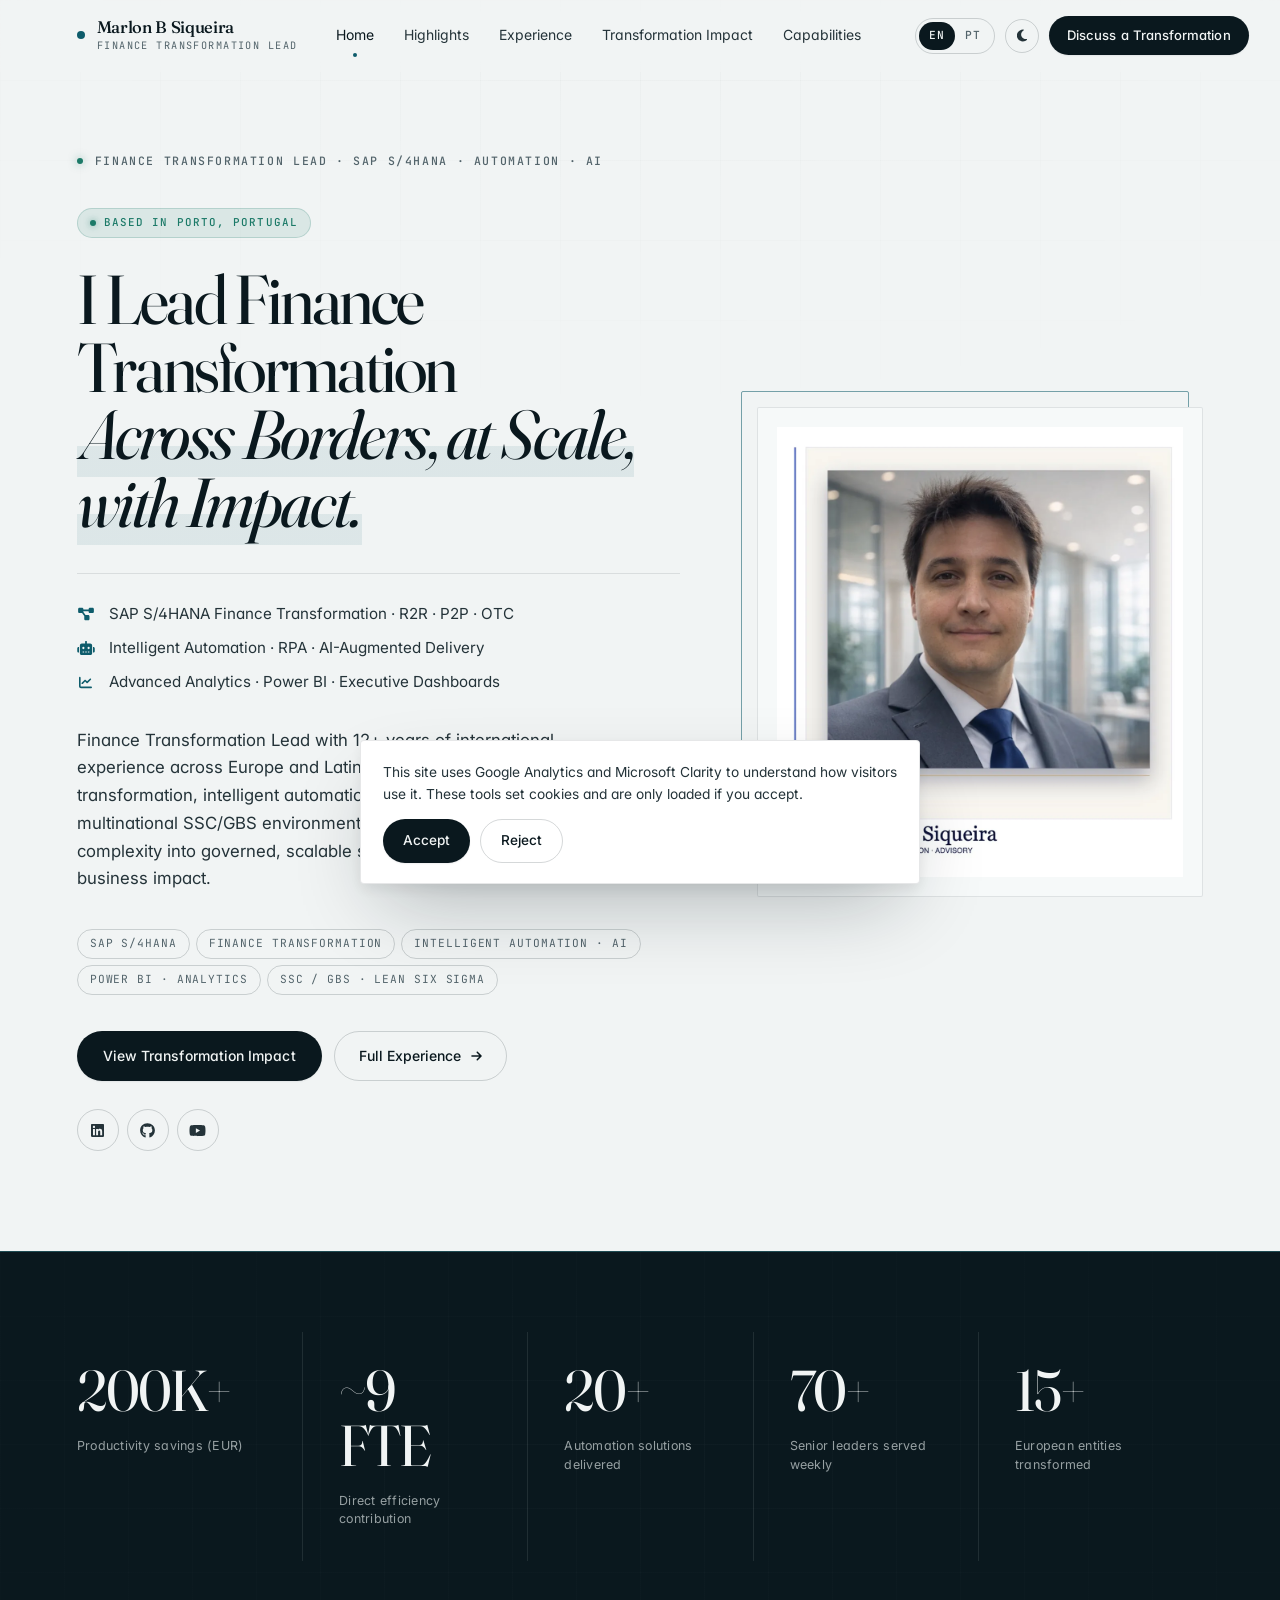
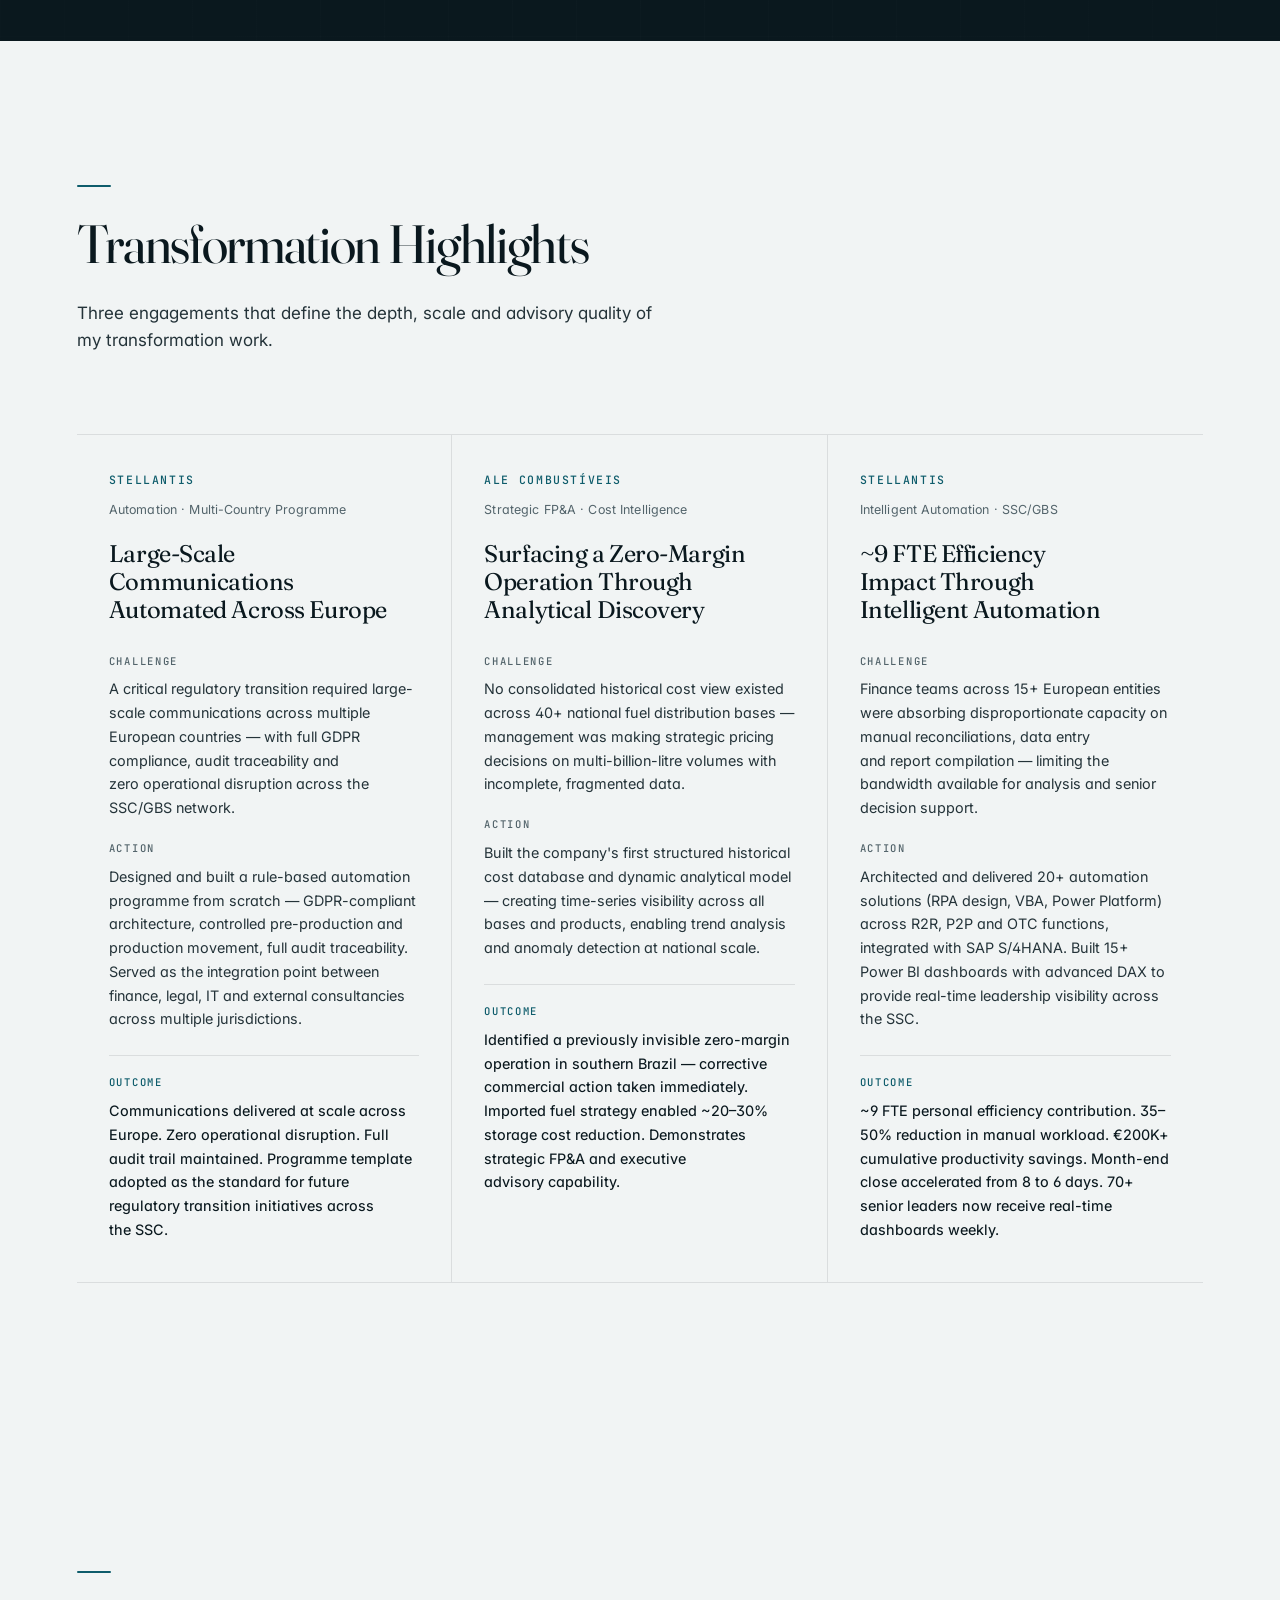
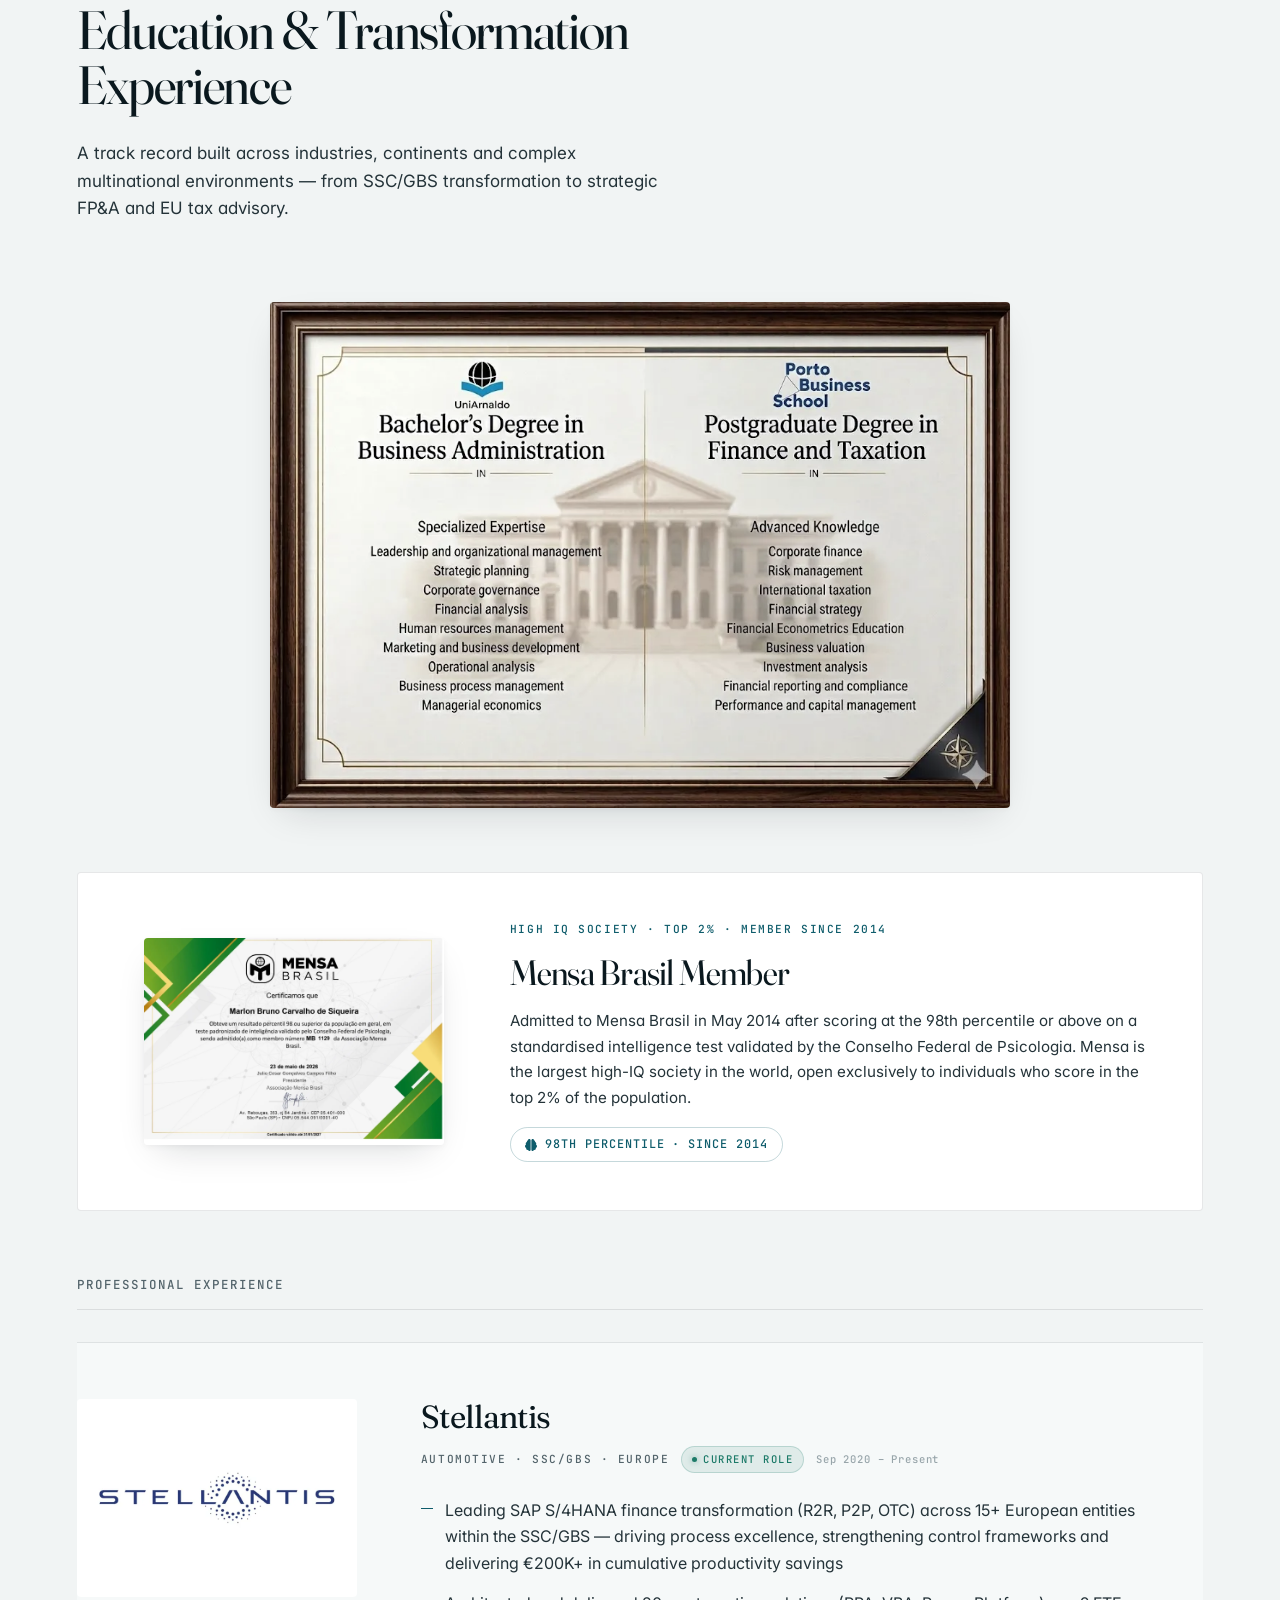
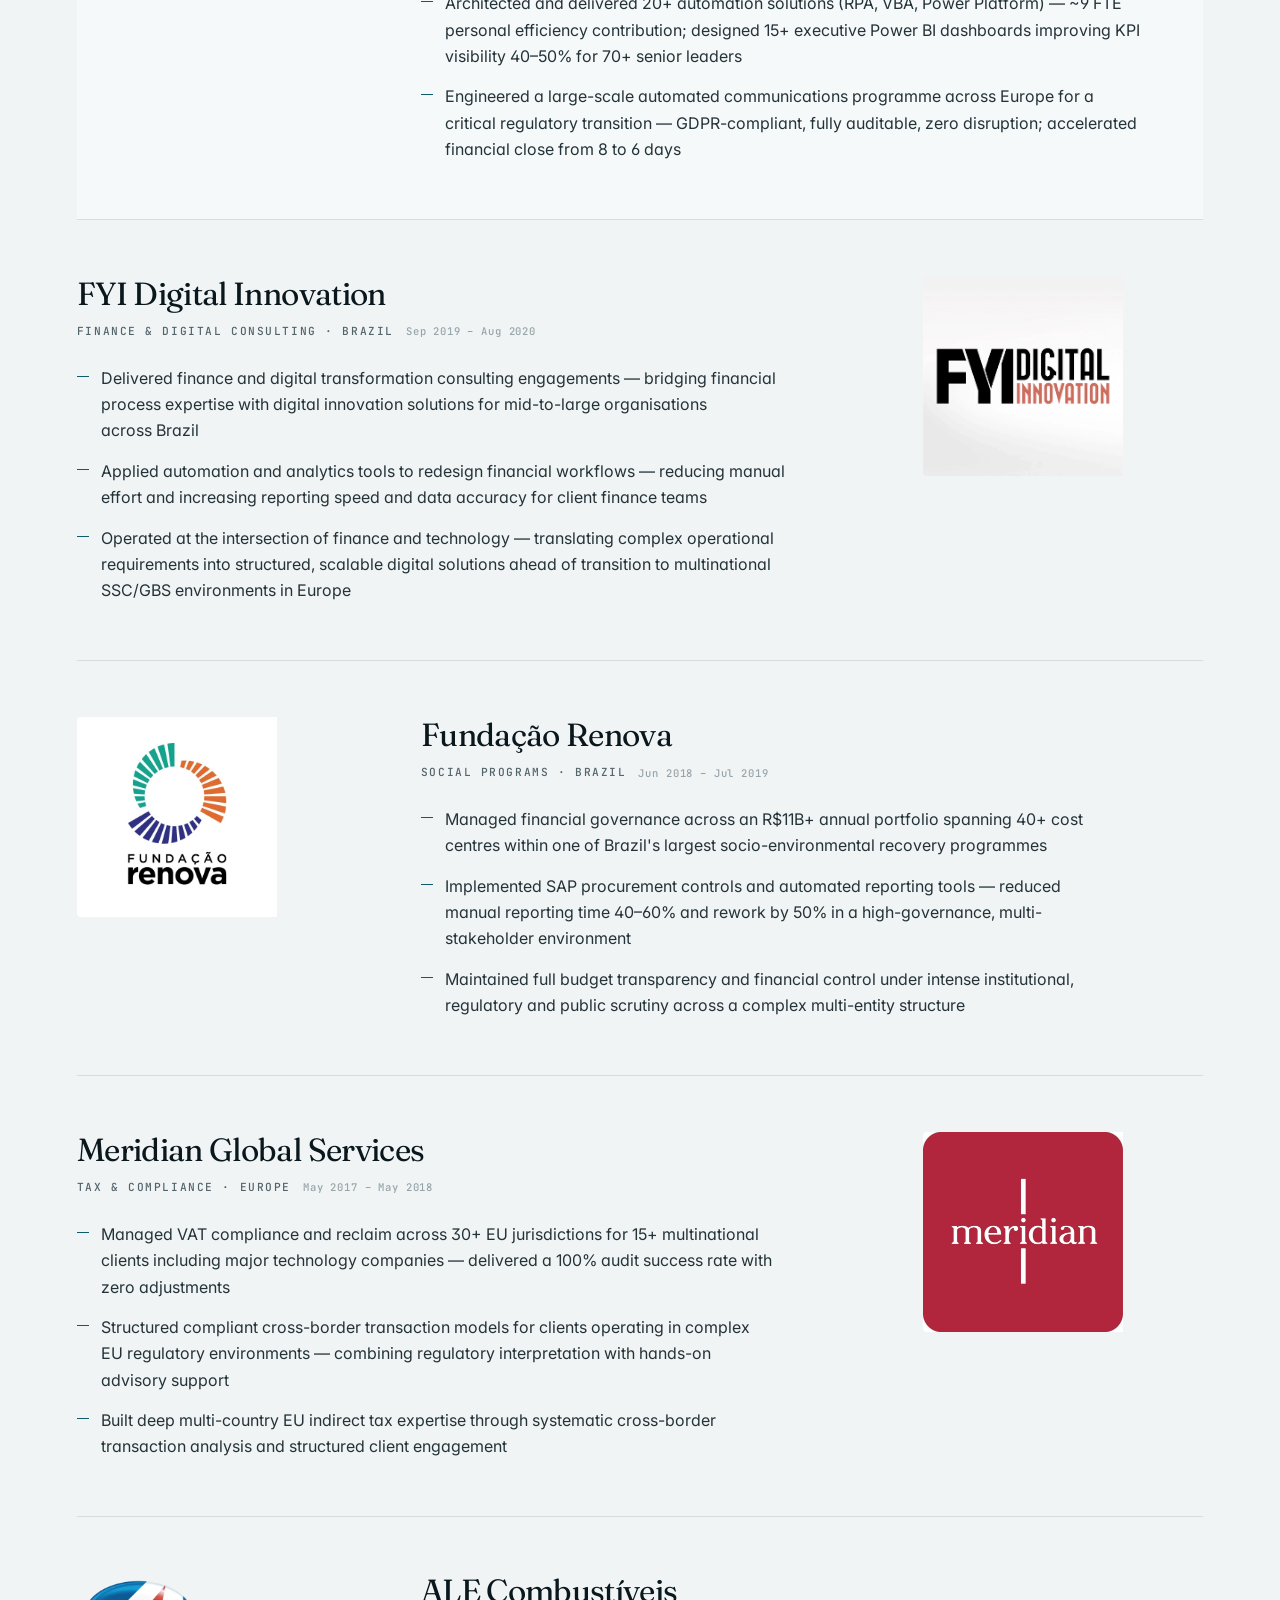
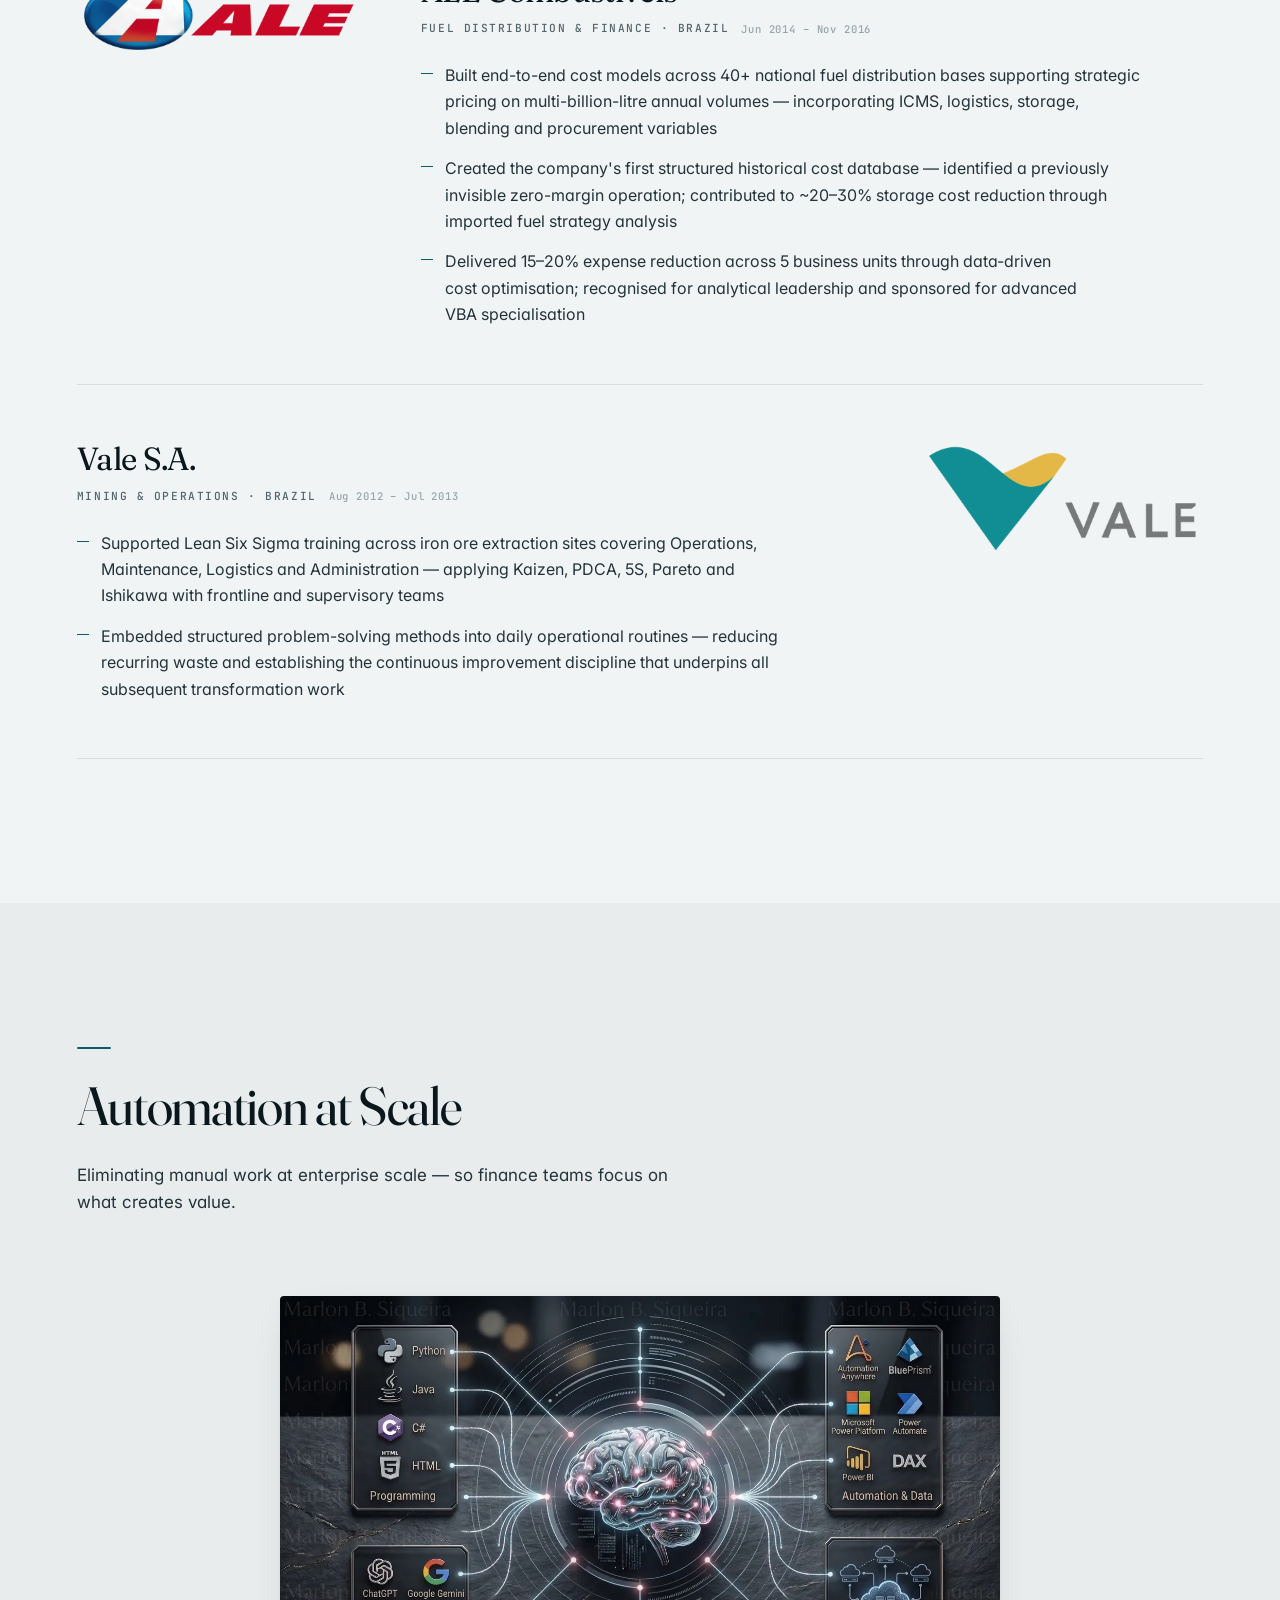
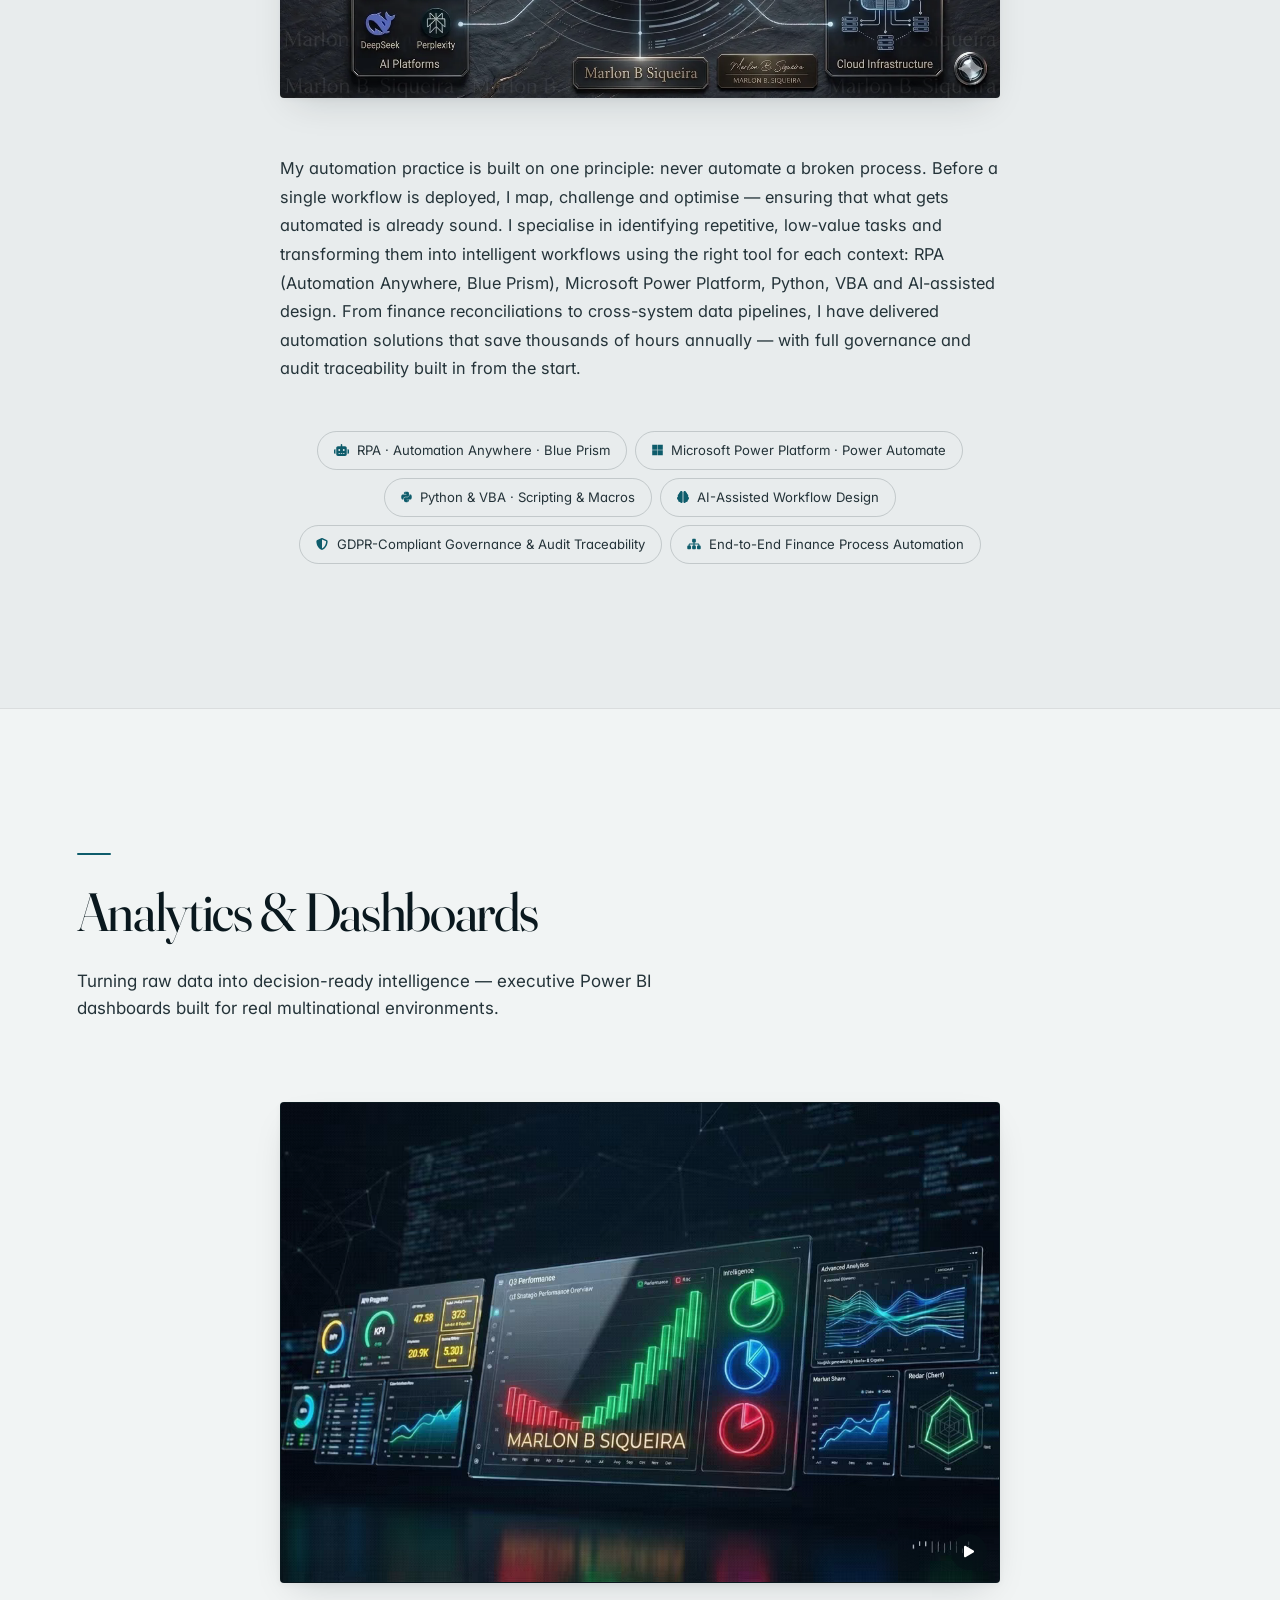
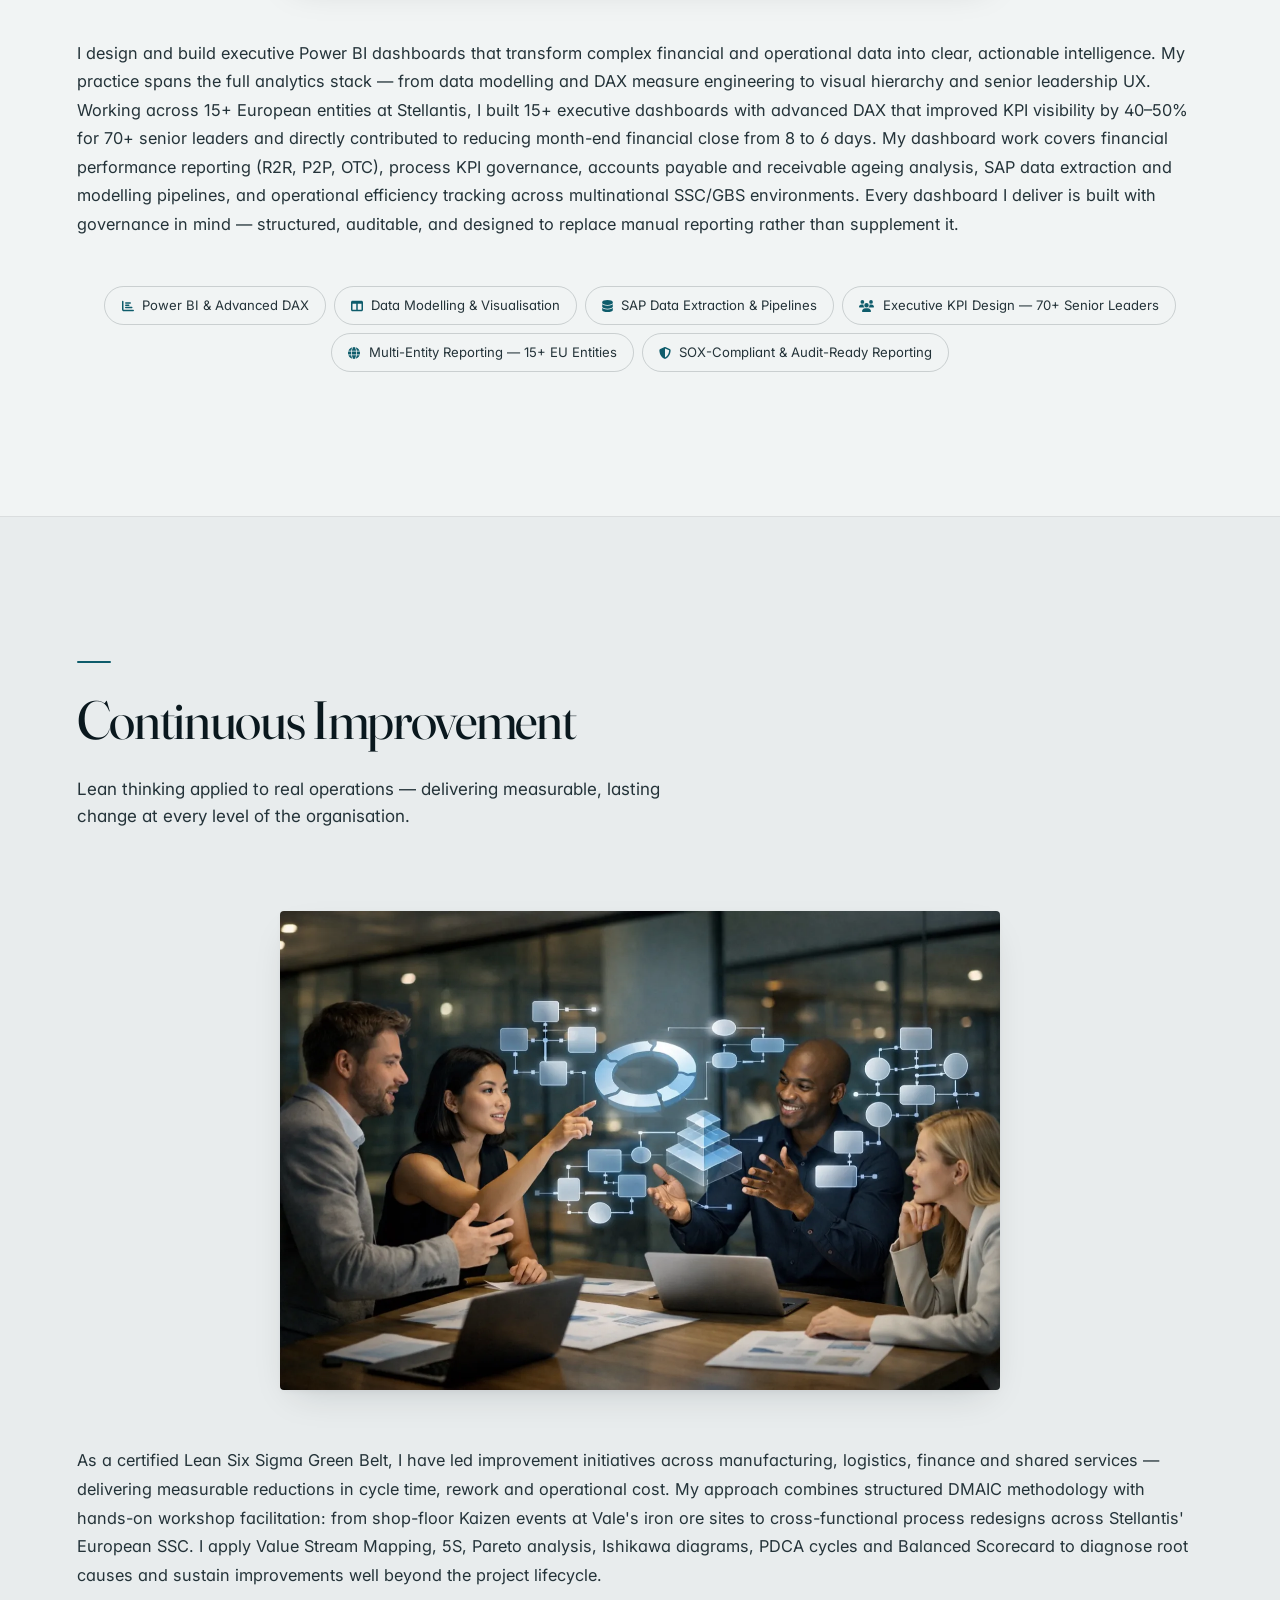
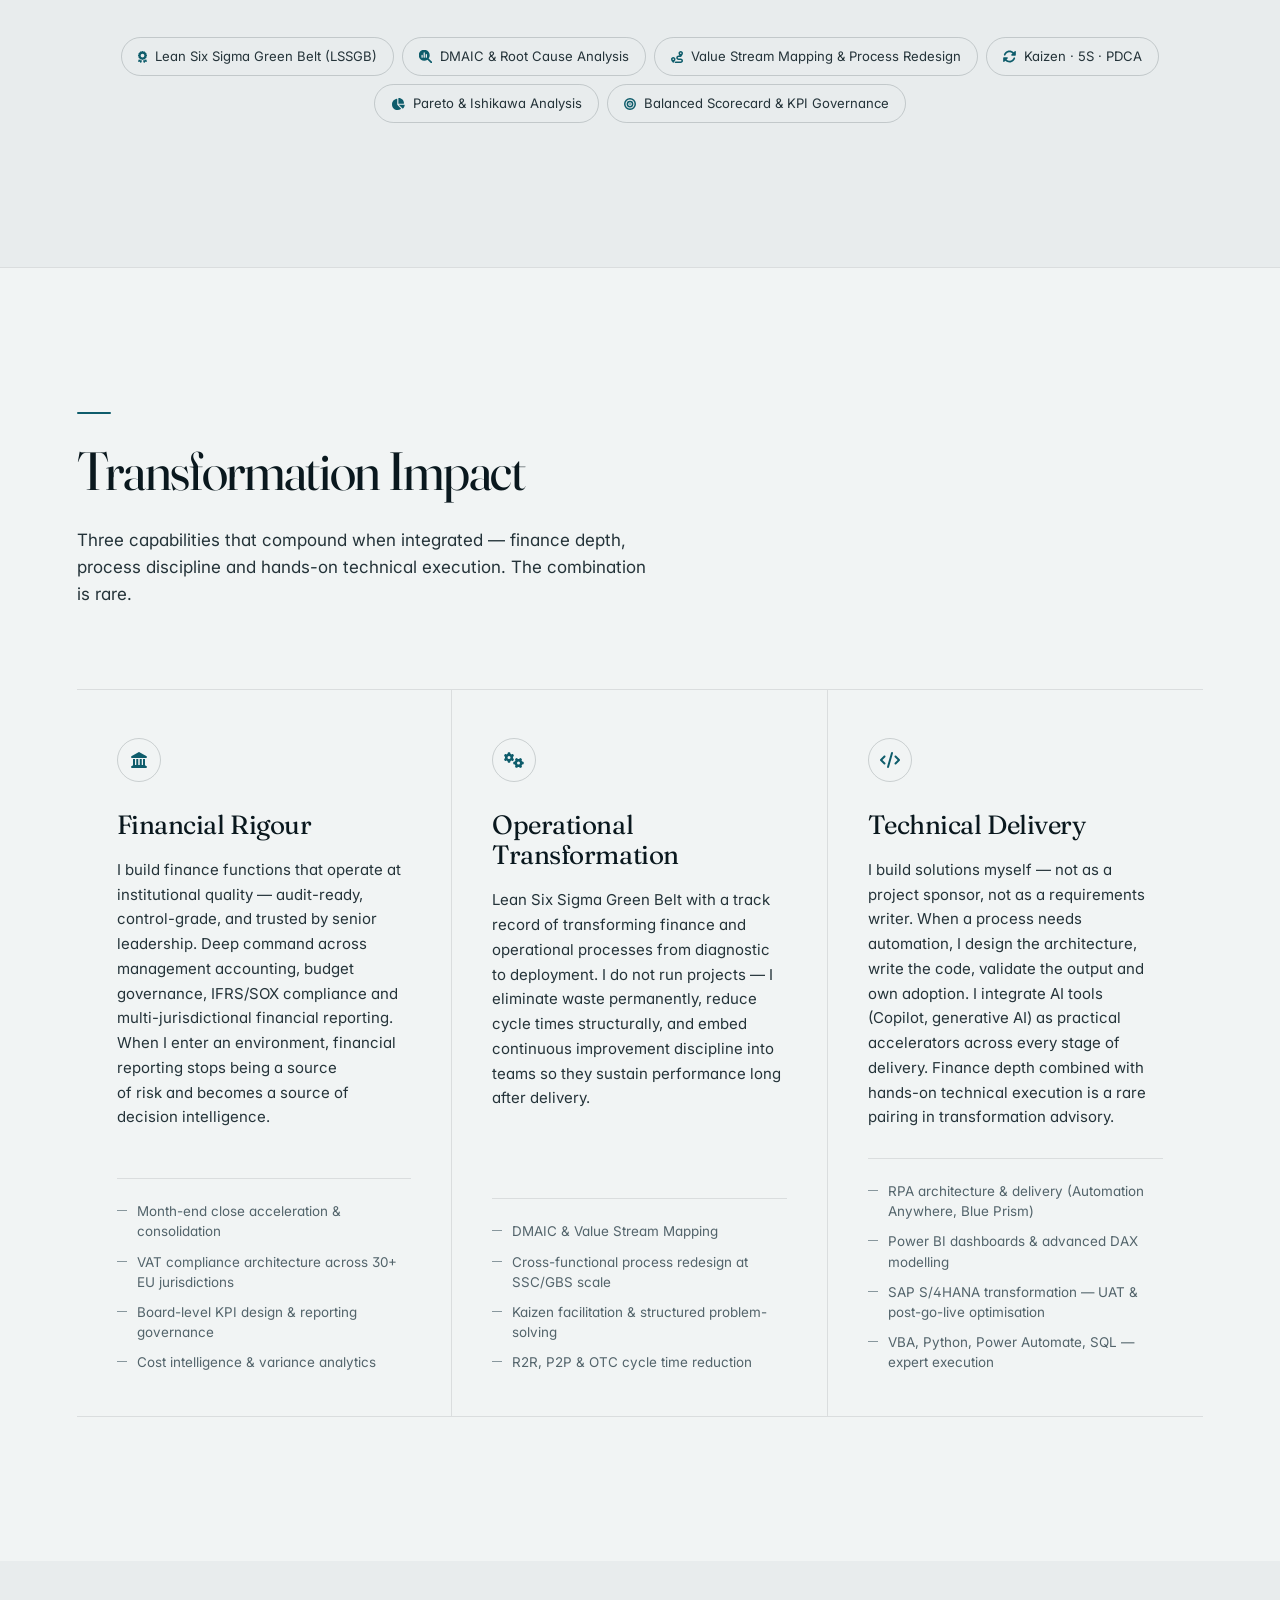
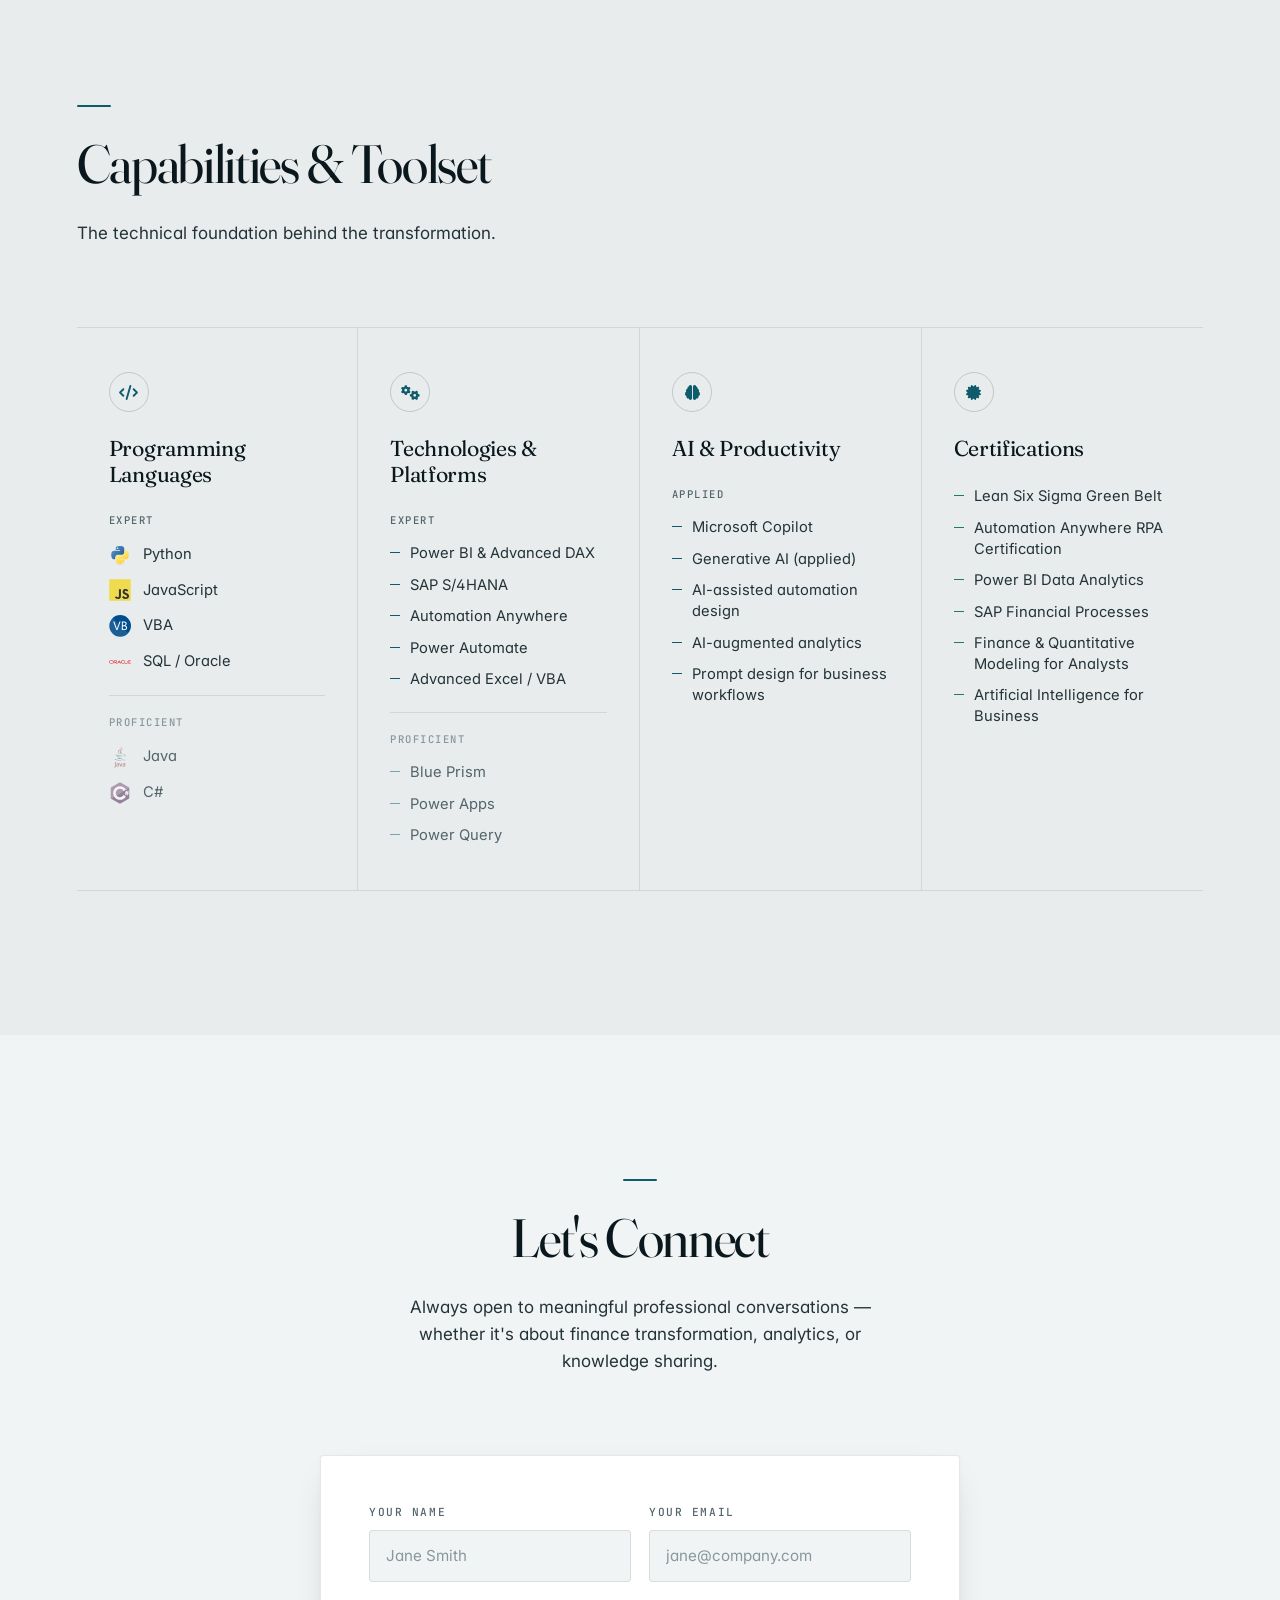
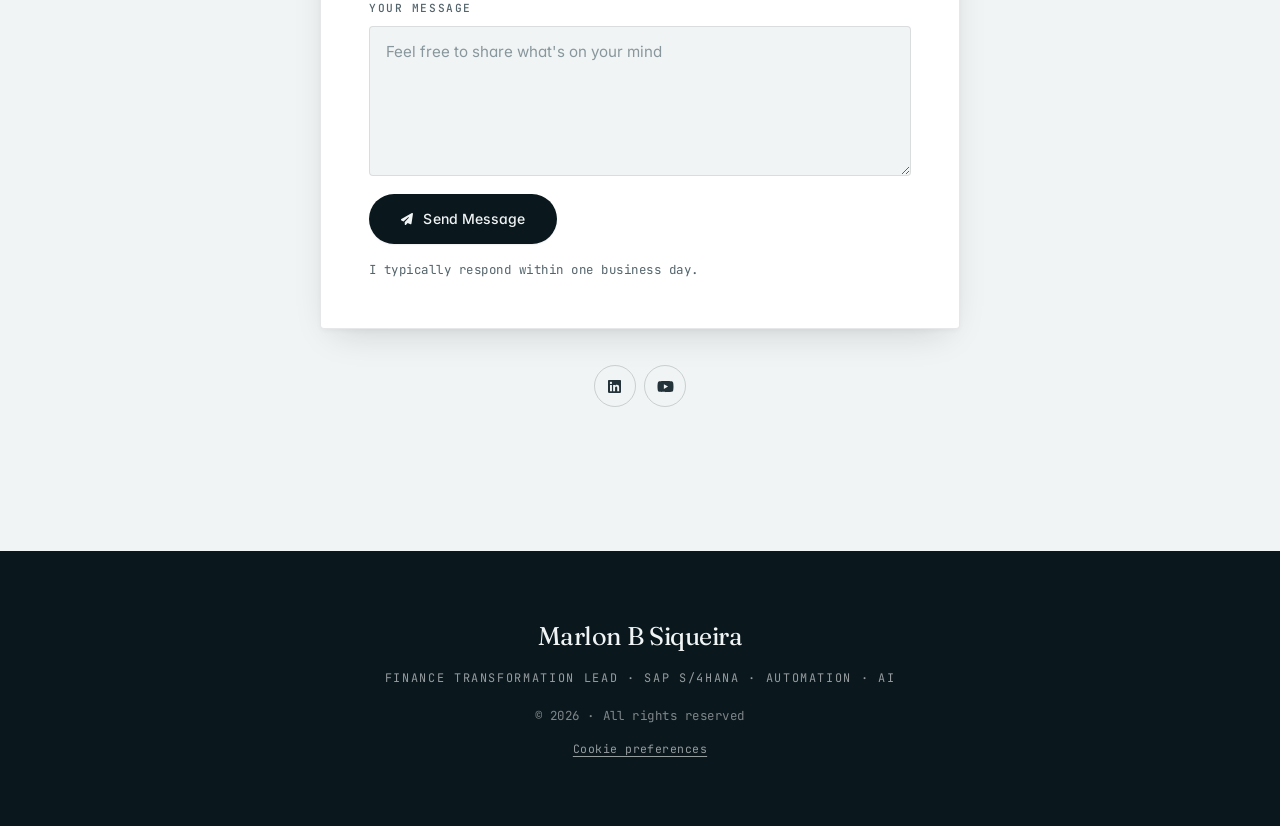
==== commit e30eb36c: "Melhorias técnicas: performance, privacidade, acessibilidade e SEO (#1) * Improve performance, priva" ====
--- a/index.html
+++ b/index.html
@@ -810,7 +810,7 @@
                 <h2 class="section-title" data-i18n="contact_title">Let's Connect</h2>
                 <p class="section-subtitle" data-i18n="contact_subtitle">Always open to meaningful professional conversations — whether it's about finance transformation, analytics, or knowledge sharing.</p>
             </div>
-            <form id="contact-form" action="https://formsubmit.co/email-removed" method="POST" class="reveal" aria-label="Contact form">
+            <form id="contact-form" action="https://formsubmit.co/marlonbcsiqueira@gmail.com" method="POST" class="reveal" aria-label="Contact form">
                 <input type="hidden" name="_captcha" value="false">
                 <input type="hidden" name="_subject" value="New message from your portfolio site">
                 <input type="hidden" name="_next" value="https://marlonbsiqueira.github.io/marlonbsiqueira/#contact">
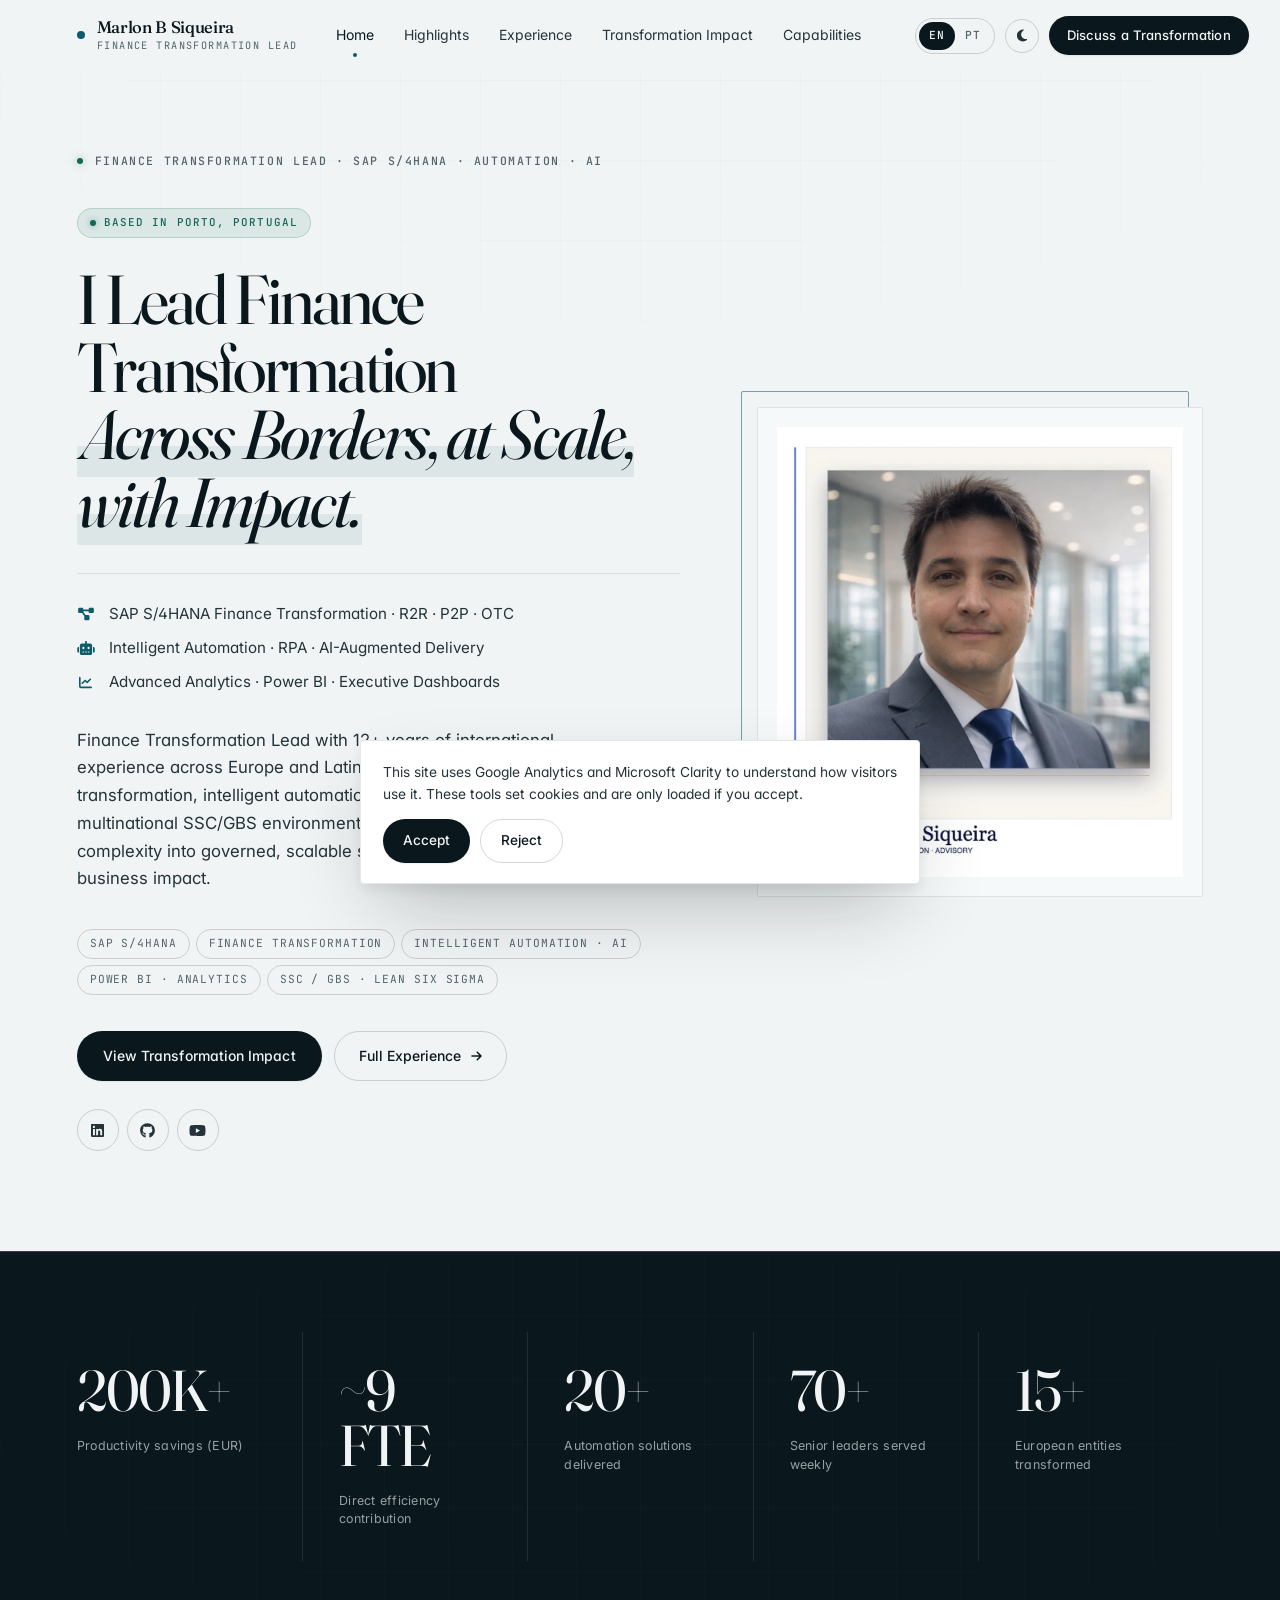
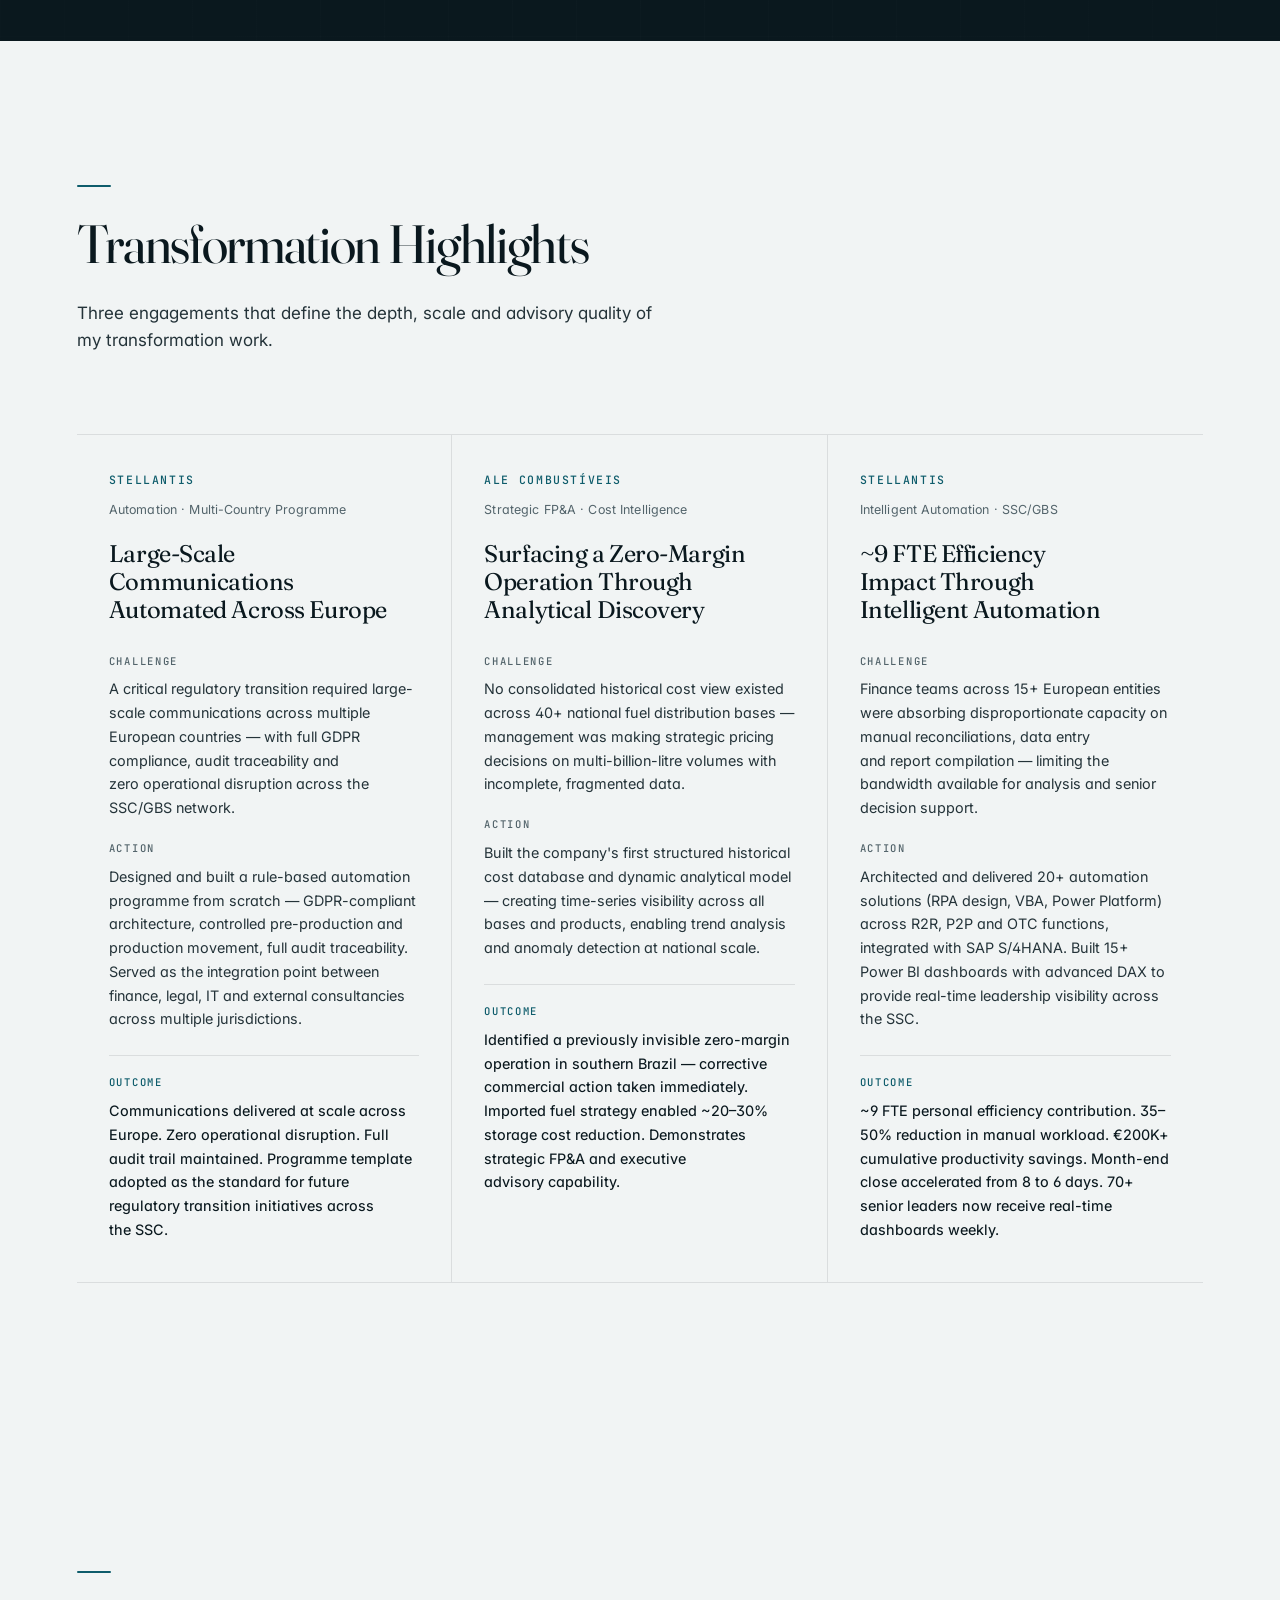
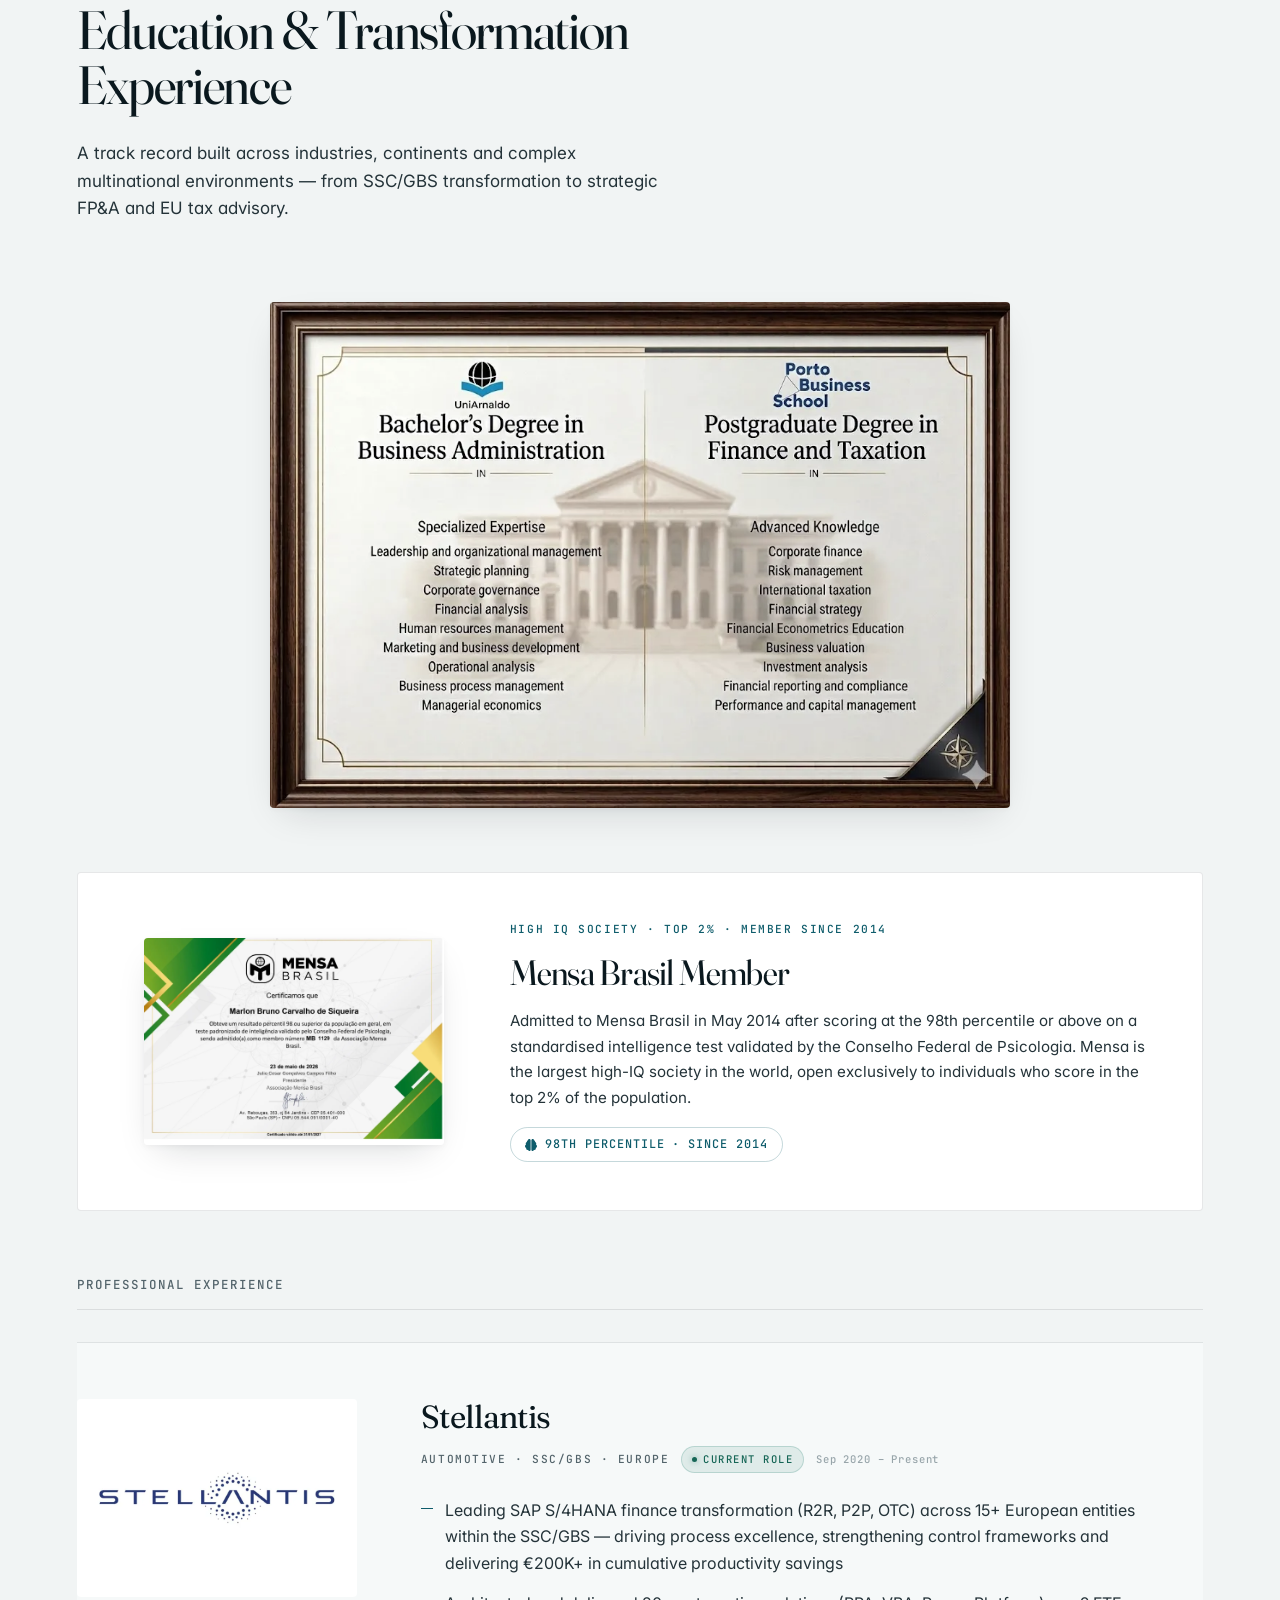
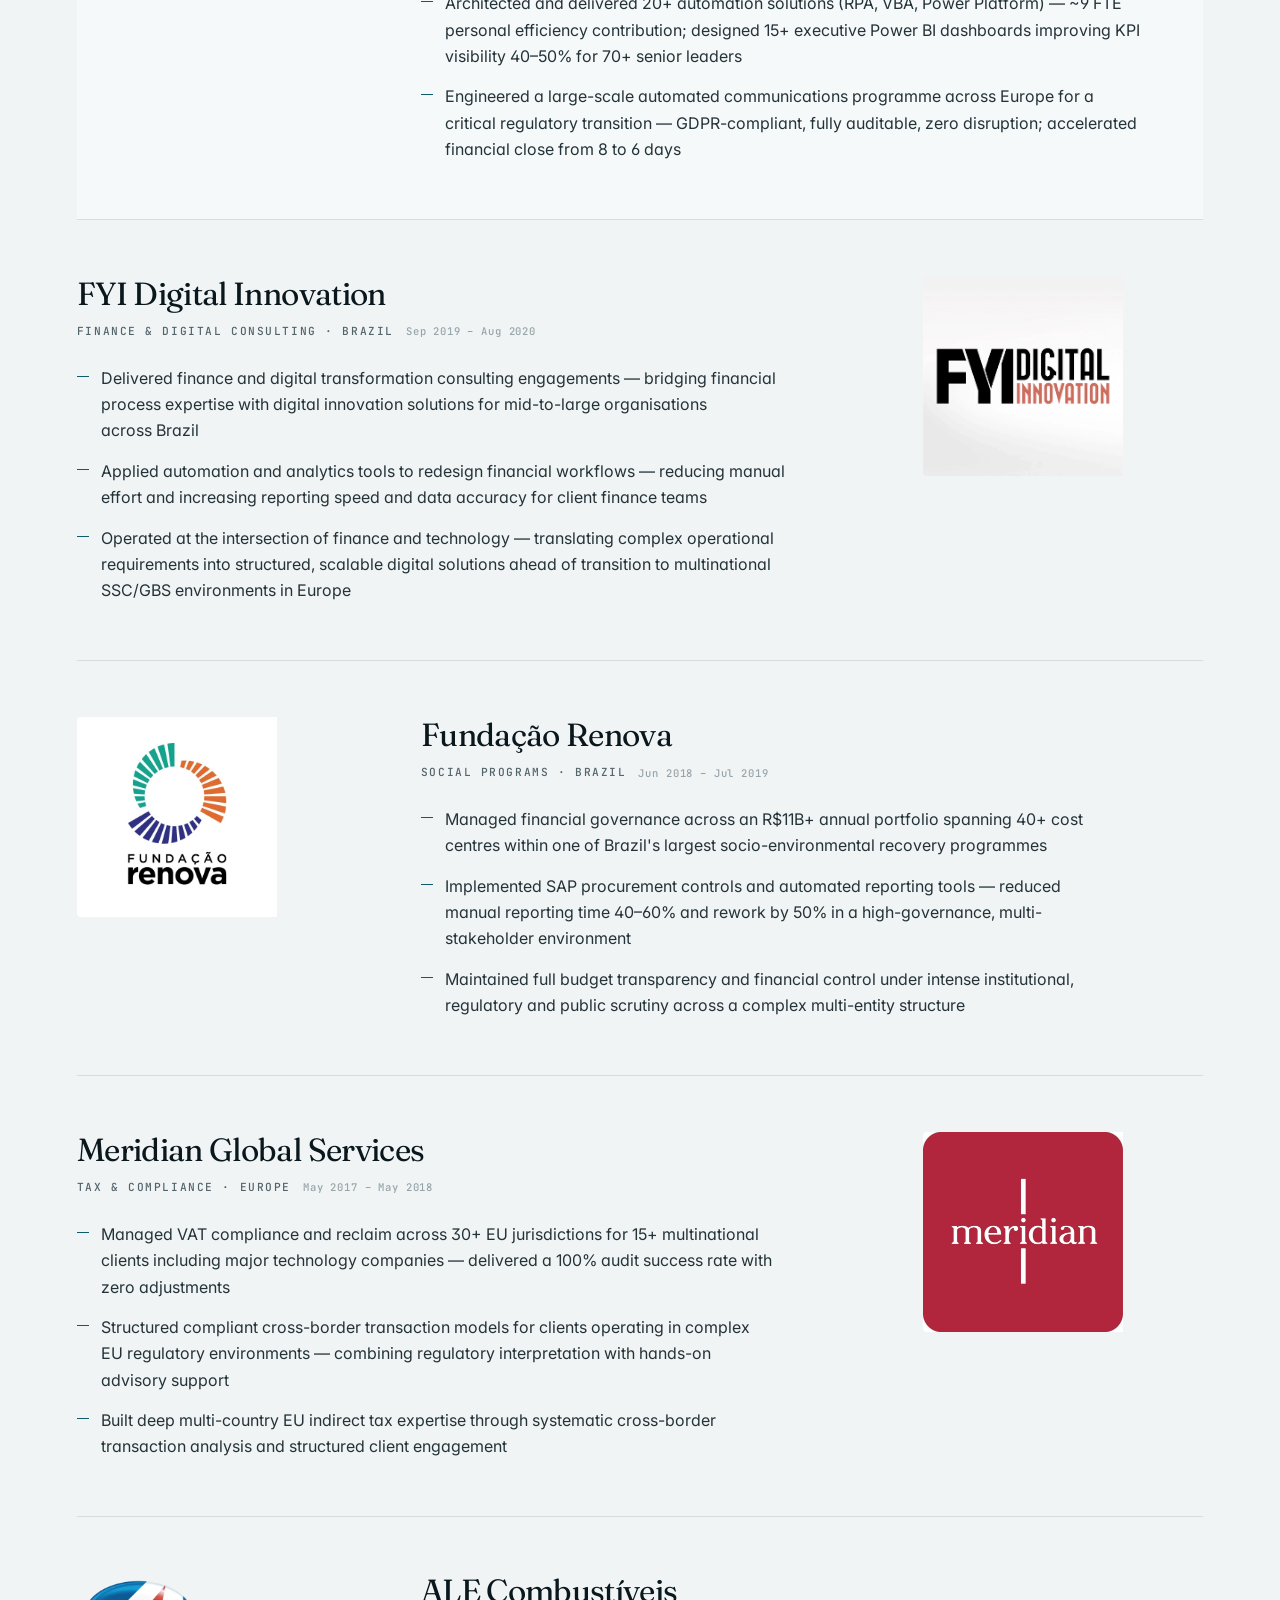
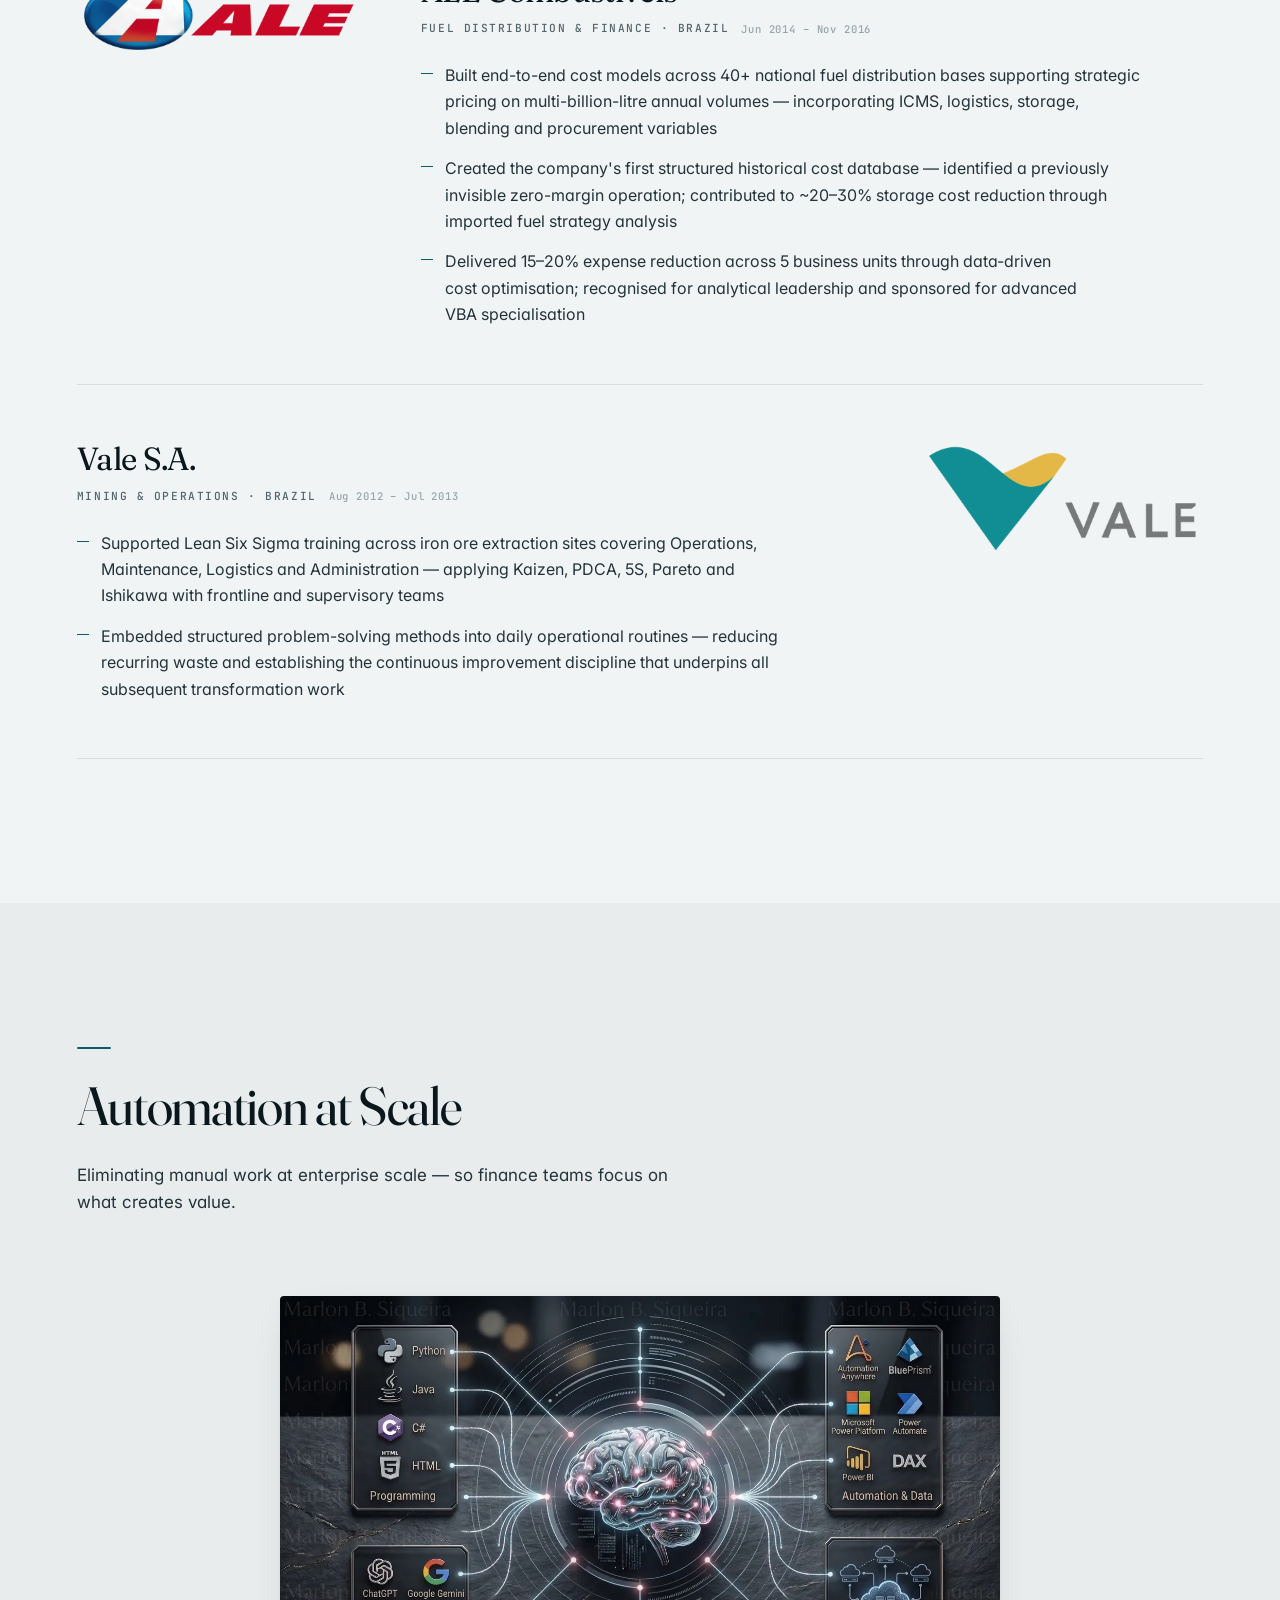
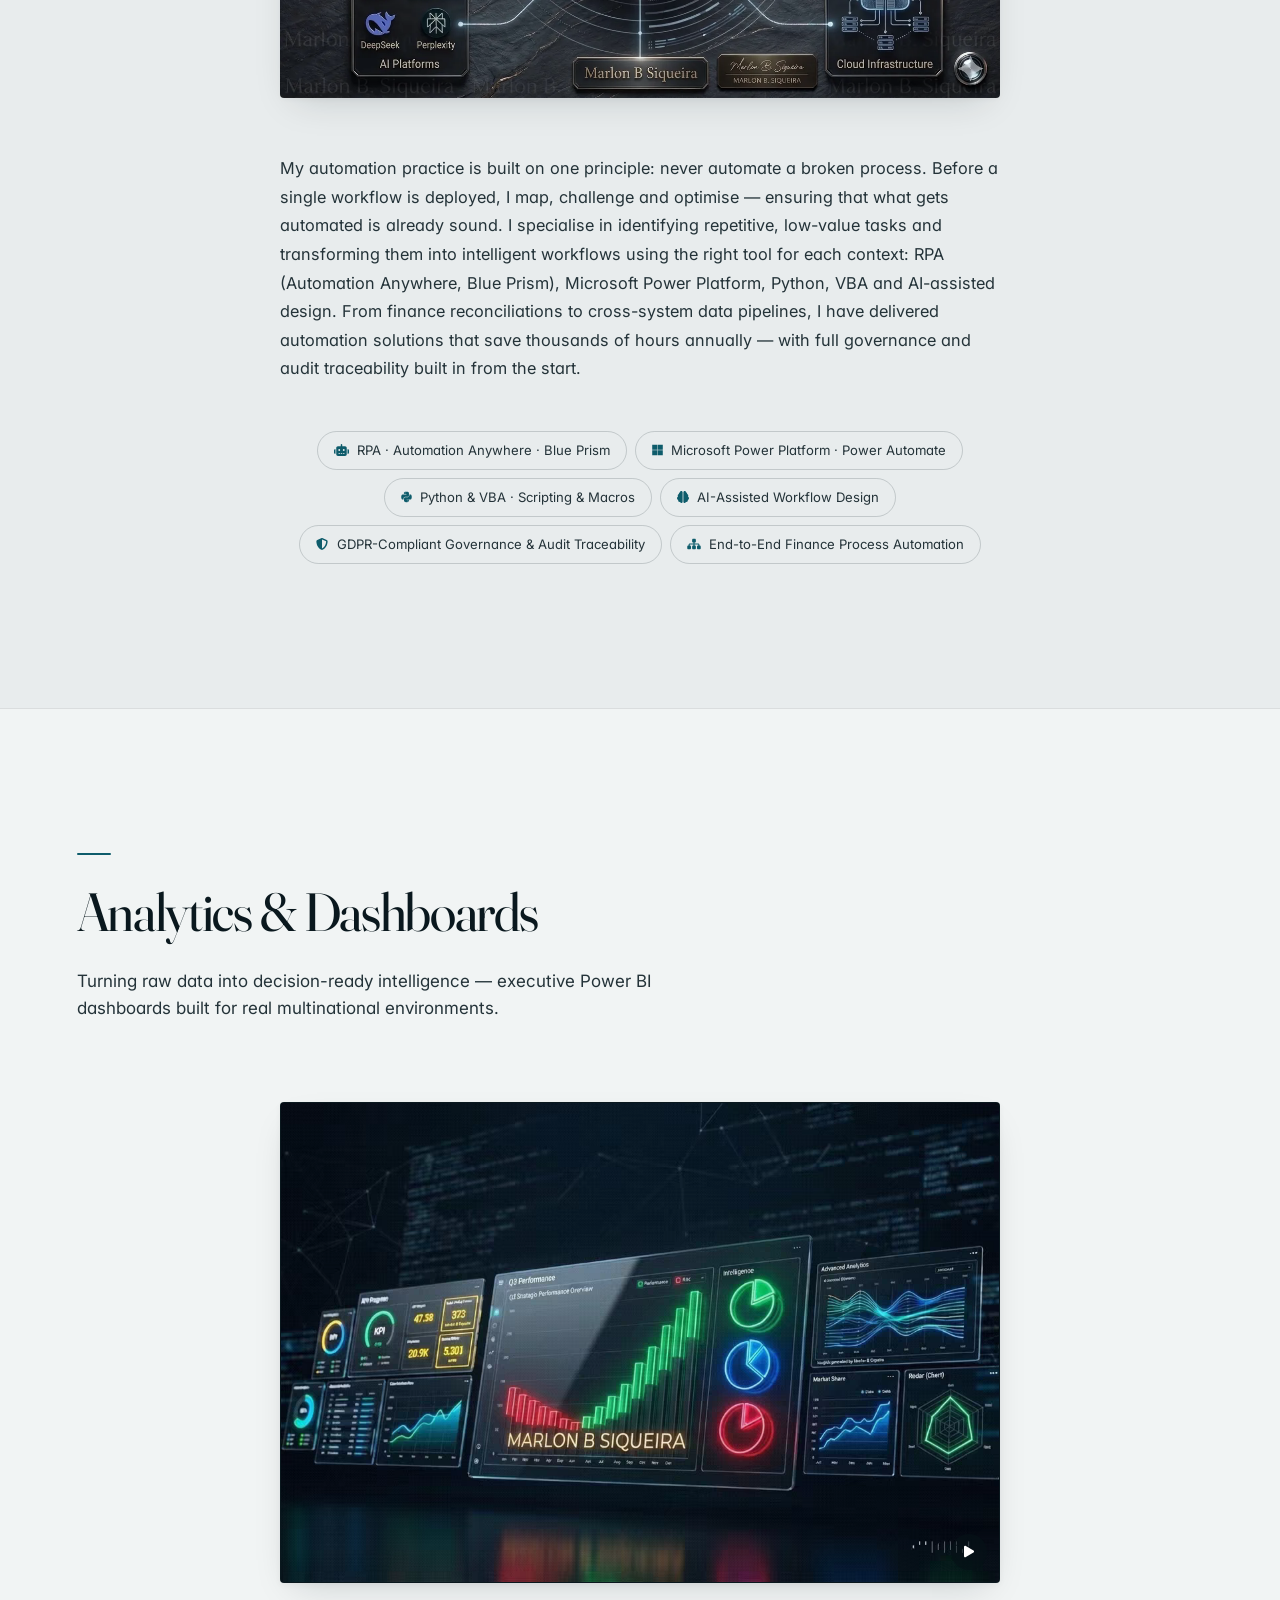
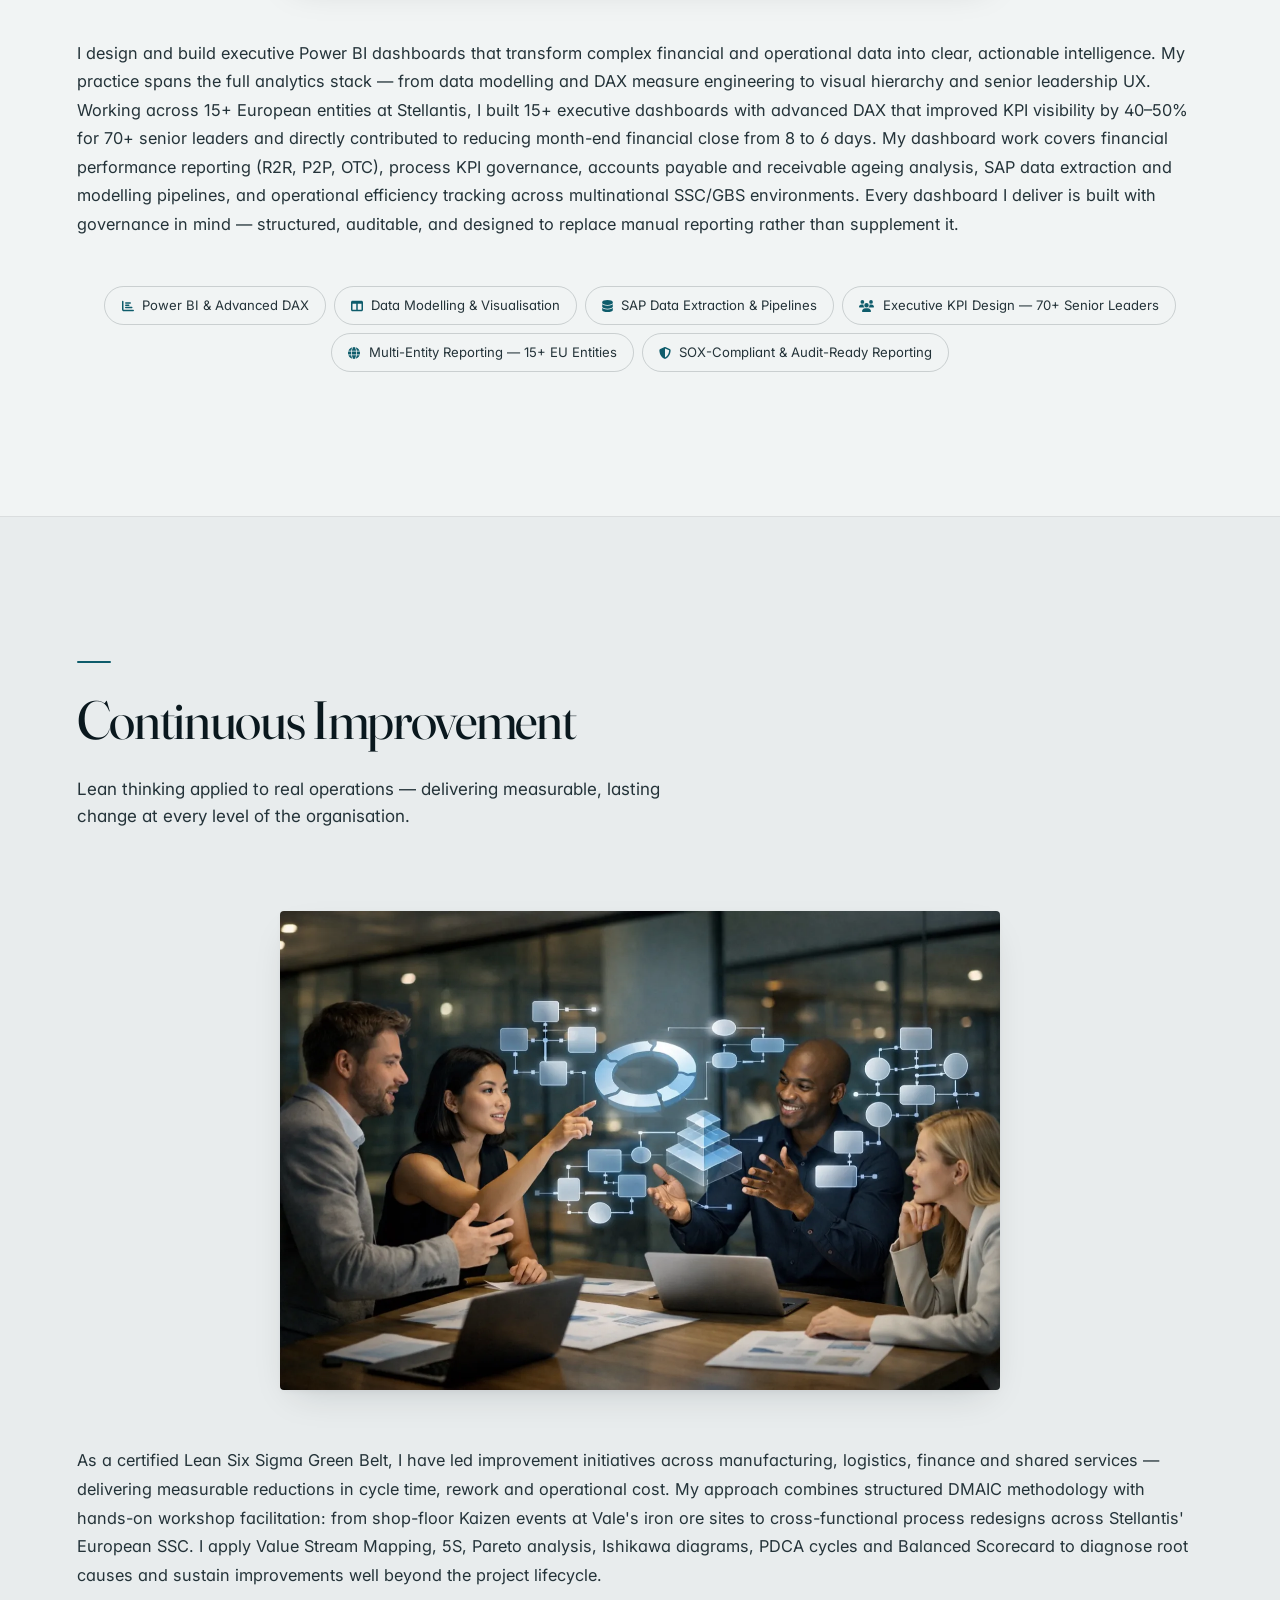
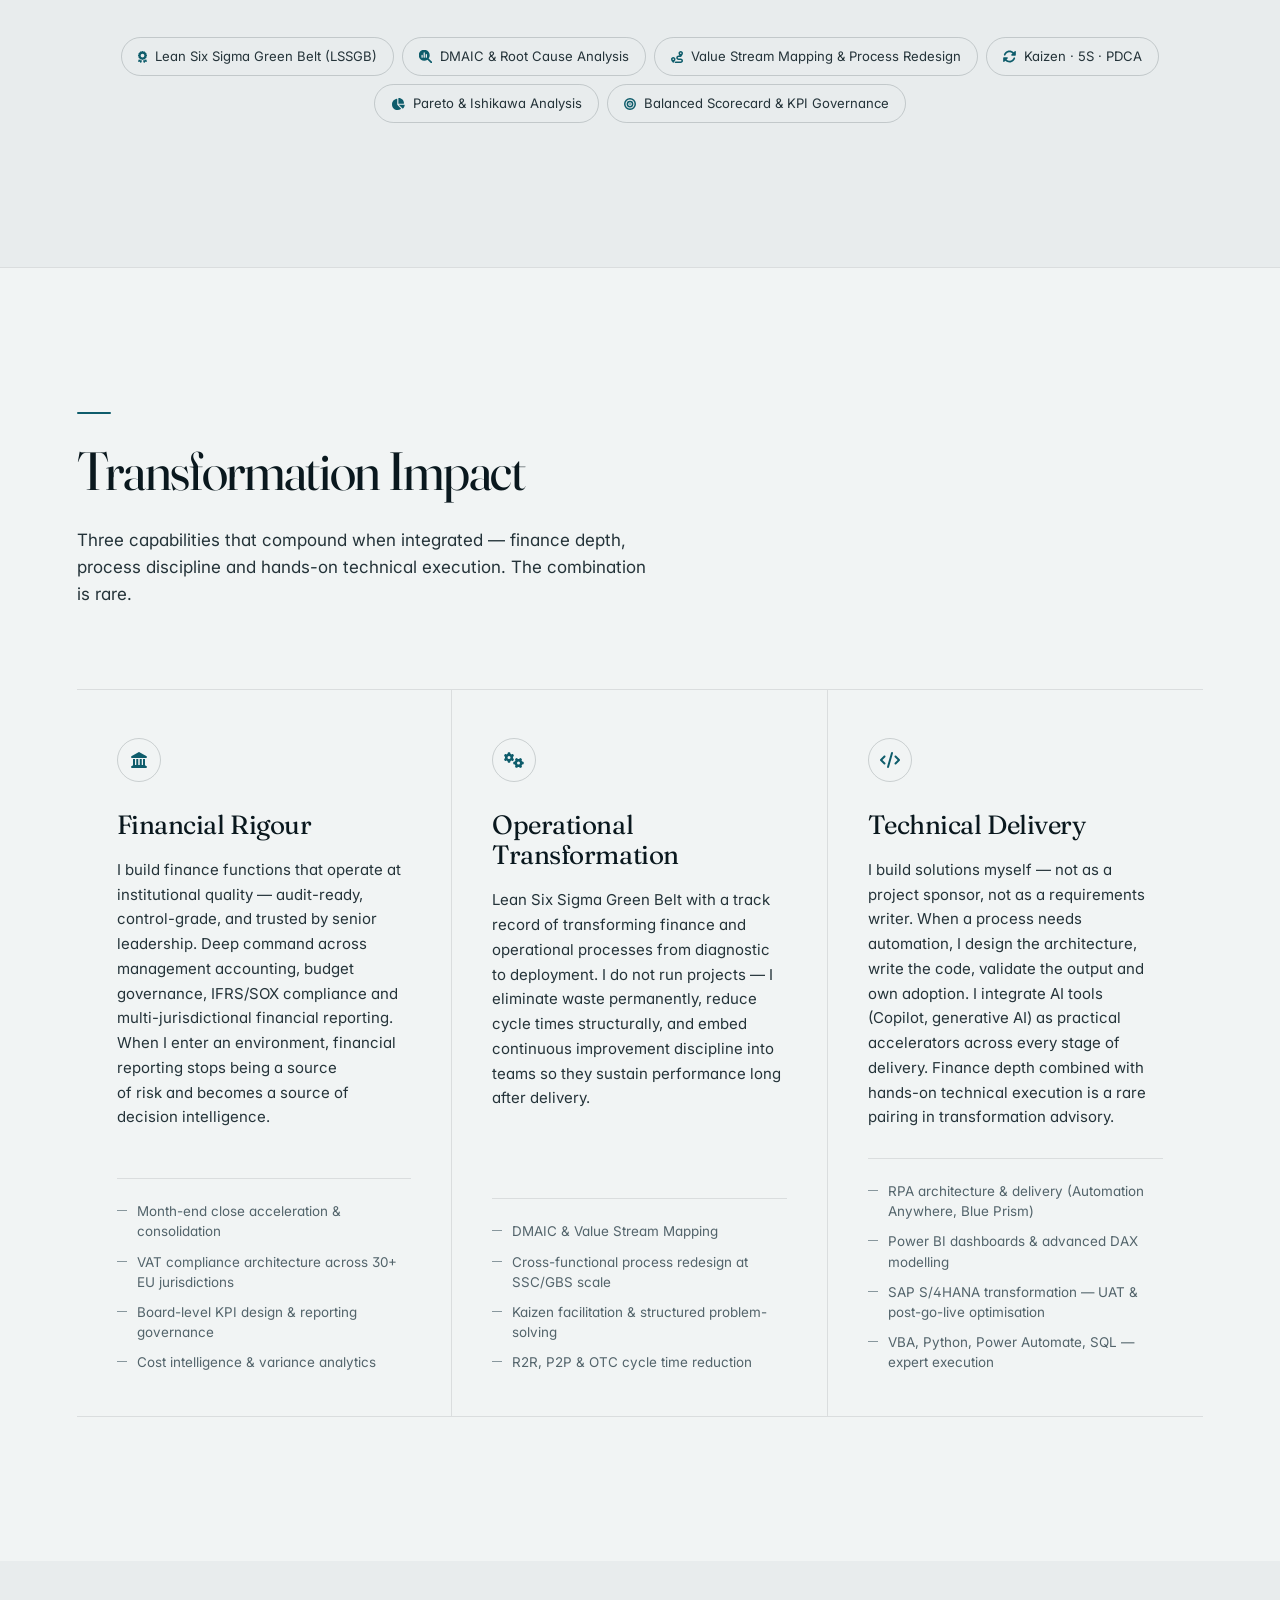
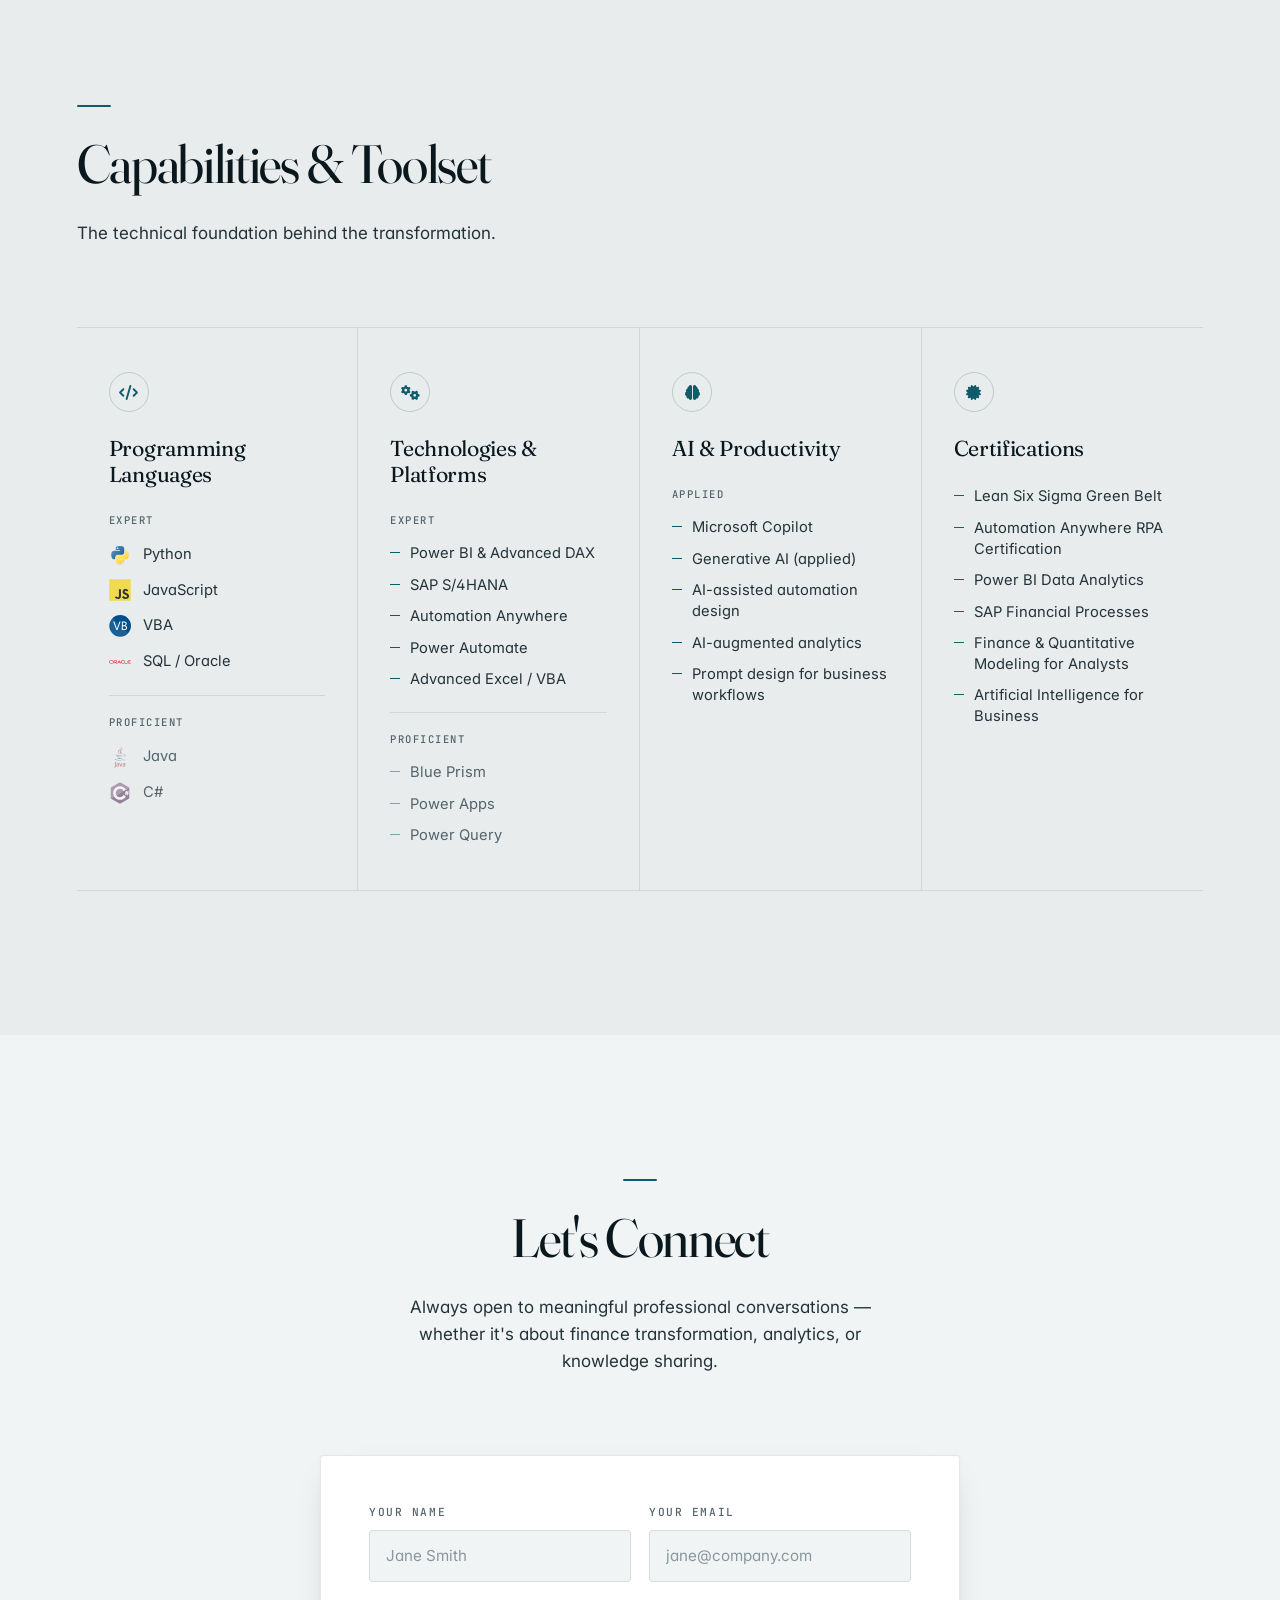
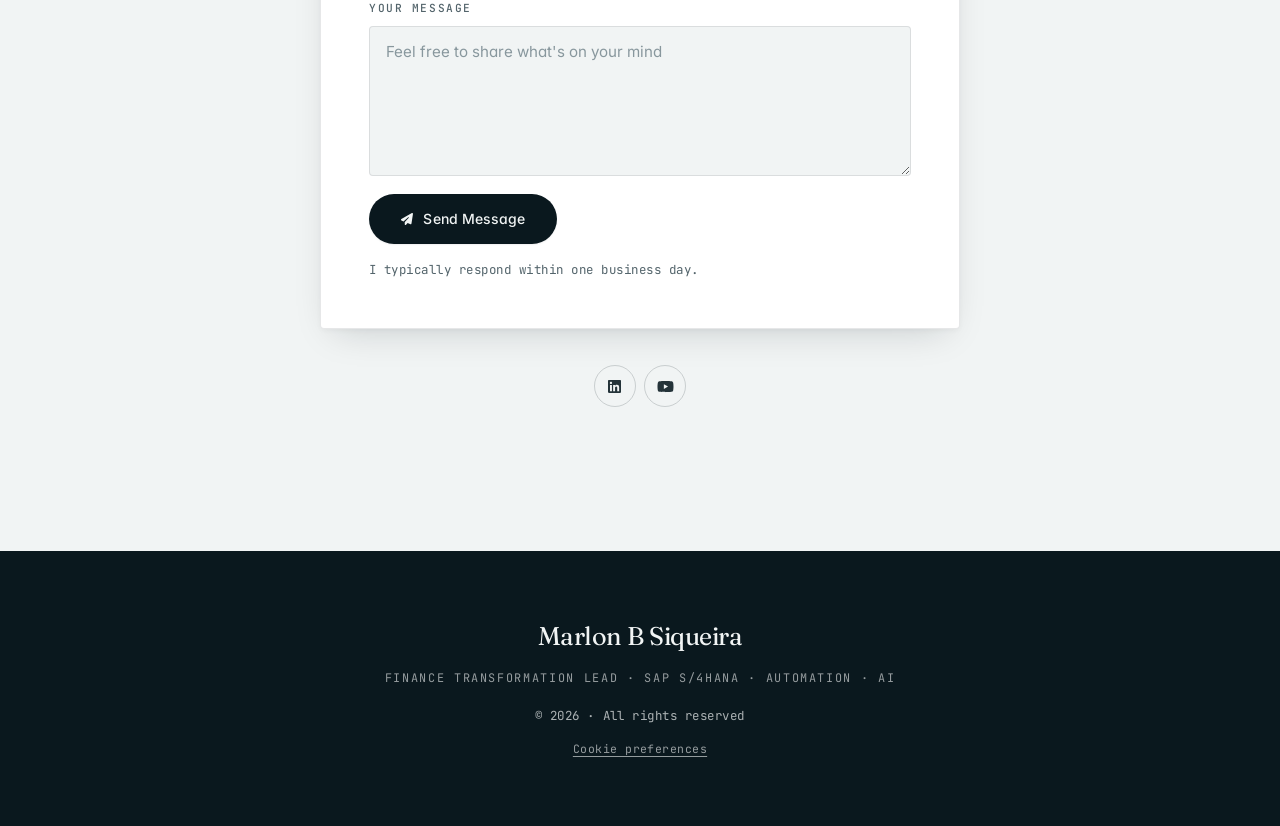
==== commit 1addb743: "Accessibility and mobile polish - WCAG AA contrast in both themes: darker --signal for the   availab" ====
--- a/index.html
+++ b/index.html
@@ -202,7 +202,7 @@
                 <li class="nav-item"><a href="#technicalskills"       data-i18n="nav_skills">Capabilities</a></li>
             </ul>
             <div class="nav-actions">
-                <div class="language-switcher" aria-label="Language selector">
+                <div class="language-switcher" role="group" aria-label="Language selector">
                     <button type="button" class="lang-btn active" data-lang="en">EN</button>
                     <button type="button" class="lang-btn" data-lang="pt">PT</button>
                 </div>
@@ -215,7 +215,7 @@
                 <i class="fa-solid fa-bars" aria-hidden="true"></i>
             </button>
         </nav>
-        <div id="mobile_menu" aria-label="Mobile navigation">
+        <nav id="mobile_menu" aria-label="Mobile navigation">
             <ul id="mobile_nav_list">
                 <li class="nav-item"><a href="#home"                  data-i18n="nav_home">Home</a></li>
                 <li class="nav-item"><a href="#highlights"            data-i18n="nav_highlights">Highlights</a></li>
@@ -233,7 +233,7 @@
                 </button>
             </div>
             <a href="#contact" class="btn-primary mobile-cta" data-i18n="nav_cta">Discuss a Transformation</a>
-        </div>
+        </nav>
     </header>
     <main id="main-content">
         <!-- ═══════════ HOME ═══════════ -->
@@ -243,7 +243,7 @@
                     <span class="eyebrow-dot"></span>
                     <span data-i18n="hero_eyebrow">Finance Transformation Lead · SAP S/4HANA · Automation · AI</span>
                 </div>
-                <div class="available-badge" aria-label="Availability status">
+                <div class="available-badge">
                     <span class="avail-dot"></span>
                     <span data-i18n="hero_available">Based in Porto, Portugal</span>
                 </div>
@@ -268,7 +268,7 @@
                 <p class="description" data-i18n="hero_description">
                     Finance Transformation Lead with 12+ years of international experience across Europe and Latin America — leading SAP S/4HANA transformation, intelligent automation and advanced analytics across multinational SSC/GBS environments. I translate enterprise-wide complexity into governed, scalable solutions that deliver measurable business impact.
                 </p>
-                <div class="home-tags" aria-label="Key competencies">
+                <div class="home-tags" role="group" aria-label="Key competencies">
                     <span>SAP S/4HANA</span>
                     <span>Finance Transformation</span>
                     <span>Intelligent Automation · AI</span>
@@ -284,7 +284,7 @@
                         <i class="fa-solid fa-arrow-right"></i>
                     </a>
                 </div>
-                <div class="social-media-buttons" aria-label="Social media links">
+                <div class="social-media-buttons" role="group" aria-label="Social media links">
                     <a href="https://www.linkedin.com/in/marlonbsiqueira/" target="_blank" rel="noopener noreferrer" aria-label="LinkedIn">
                         <i class="fa-brands fa-linkedin"></i>
                     </a>
@@ -810,11 +810,13 @@
                 <h2 class="section-title" data-i18n="contact_title">Let's Connect</h2>
                 <p class="section-subtitle" data-i18n="contact_subtitle">Always open to meaningful professional conversations — whether it's about finance transformation, analytics, or knowledge sharing.</p>
             </div>
-            <form id="contact-form" action="https://formsubmit.co/marlonbcsiqueira@gmail.com" method="POST" class="reveal" aria-label="Contact form">
-                <input type="hidden" name="_captcha" value="false">
-                <input type="hidden" name="_subject" value="New message from your portfolio site">
-                <input type="hidden" name="_next" value="https://marlonbsiqueira.github.io/marlonbsiqueira/#contact">
-                <input type="text" name="_honey" style="display:none" tabindex="-1" autocomplete="off">
+            <form id="contact-form" action="https://api.web3forms.com/submit" method="POST" class="reveal" aria-label="Contact form">
+                <!-- Web3Forms public access key (safe to expose; it only allows sending to the owner's inbox) -->
+                <input type="hidden" name="access_key" value="b0d1bc51-6203-4b43-89d3-f11c79c4bbb7">
+                <input type="hidden" name="subject" value="New message from your portfolio site">
+                <input type="hidden" name="from_name" value="Portfolio — marlonbsiqueira.github.io">
+                <input type="hidden" name="redirect" value="https://marlonbsiqueira.github.io/marlonbsiqueira/#contact">
+                <input type="checkbox" name="botcheck" style="display:none" tabindex="-1">
                 <div class="form-row">
                     <div class="form-field">
                         <label for="name" data-i18n="form_name_label">Your Name</label>
--- a/styles/styles.css
+++ b/styles/styles.css
@@ -40,7 +40,7 @@
     --accent-line:  rgba(14, 92, 107, 0.24);
     --primary:      var(--accent);
     --primary-dim:  var(--accent-soft);
-    --signal:       #1c7a68;   /* success / current — teal-green */
+    --signal:       #166656;   /* success / current — teal-green (AA on paper tones) */
     --signal-soft:  rgba(28, 122, 104, 0.10);
 
     /* Shadows — editorial, soft, cool-tinted */
@@ -778,7 +778,7 @@
     margin-top: 22px;
     padding-top: 18px;
     border-top: 1px solid var(--border);
-    color: var(--text-4);
+    color: var(--text-3);
 }
 .skills-icons { display: flex; flex-direction: column; gap: 12px; }
 .skill-item { display: flex; align-items: center; gap: 12px; }
@@ -930,7 +930,7 @@
 .footer-copy {
     margin-top: 18px;
     font-size: 0.78rem;
-    color: color-mix(in srgb, var(--paper) 50%, transparent);
+    color: color-mix(in srgb, var(--paper) 70%, transparent);
     font-family: var(--font-mono);
     letter-spacing: 0.04em;
 }
@@ -1227,3 +1227,10 @@
 
 .lightbox[hidden] { display: none; }
 main section[tabindex="-1"]:focus { outline: none; }
+
+/* Off-canvas reveal animations must never let the page pan sideways
+   (iOS Safari ignores overflow-x on <body> alone). `clip`, unlike
+   `hidden`, creates no scroll container, so position: sticky still works. */
+@supports (overflow: clip) {
+    html, body { overflow-x: clip; }
+}
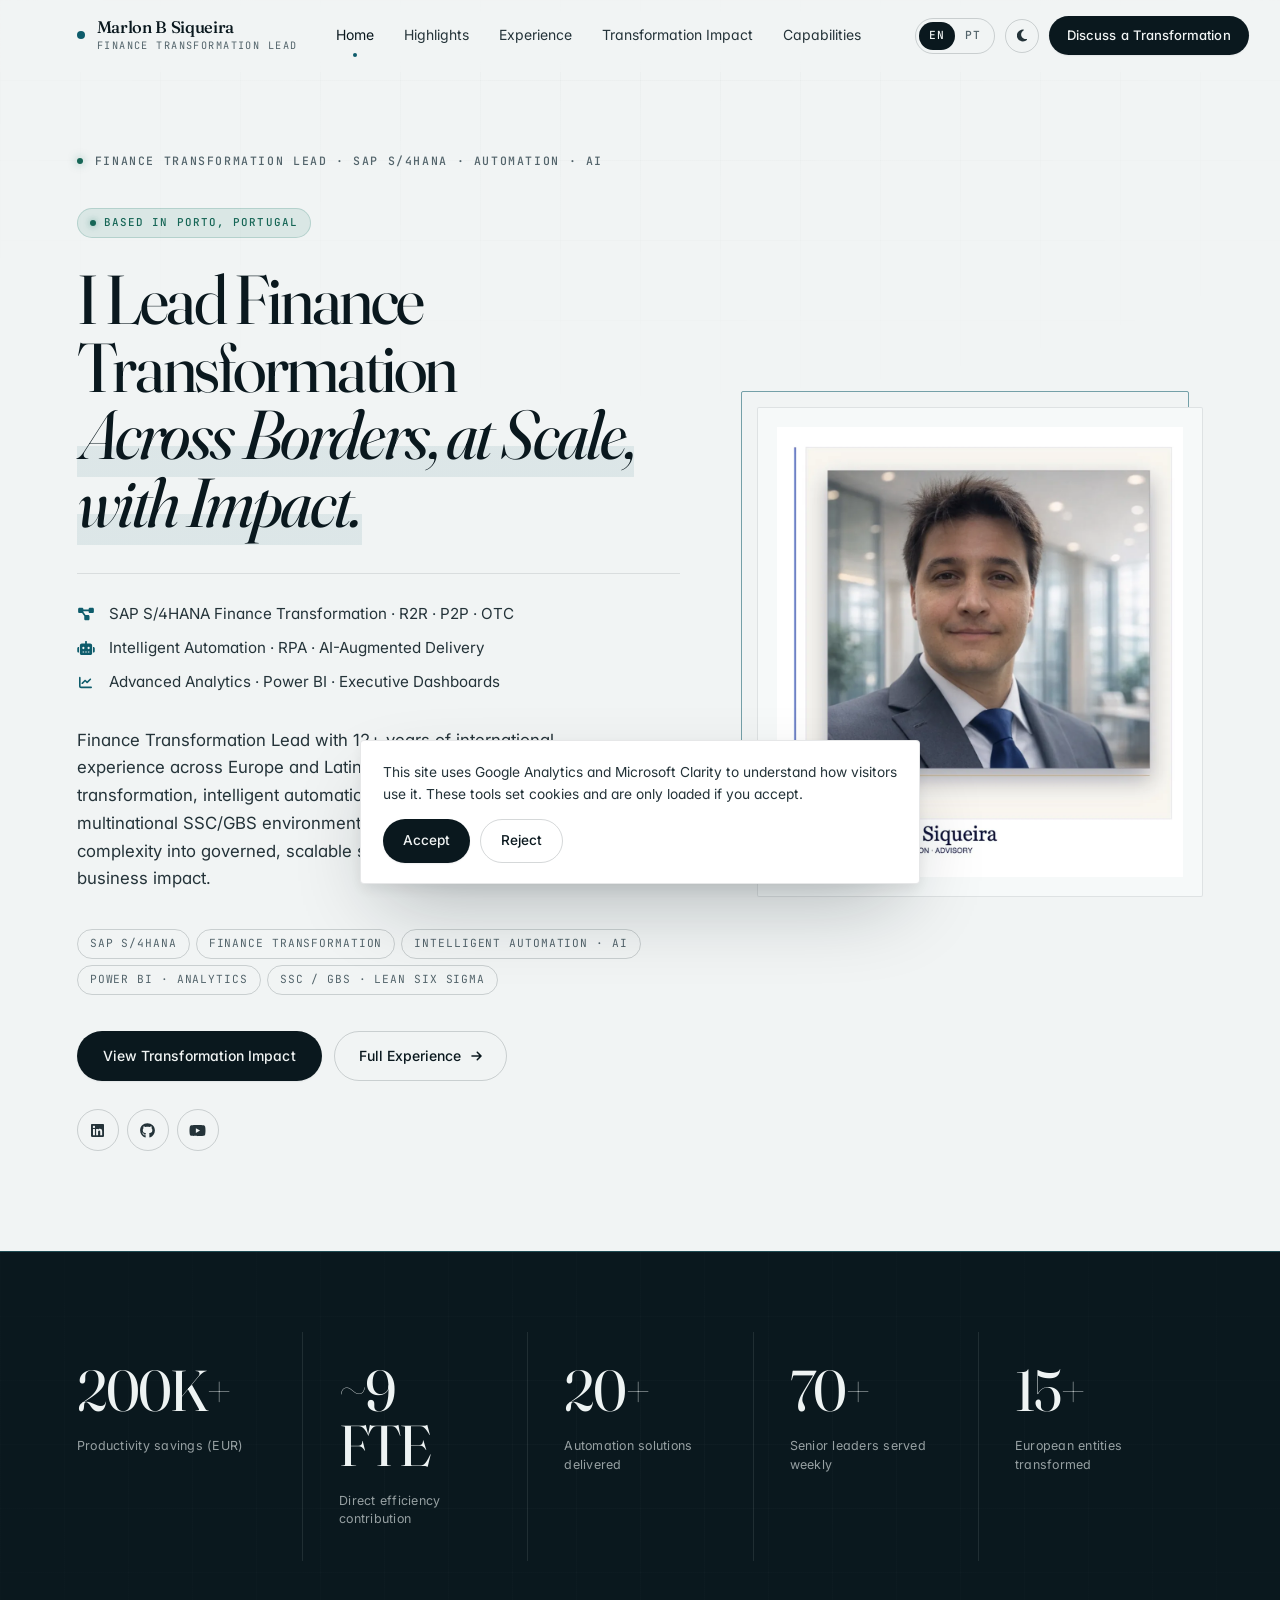
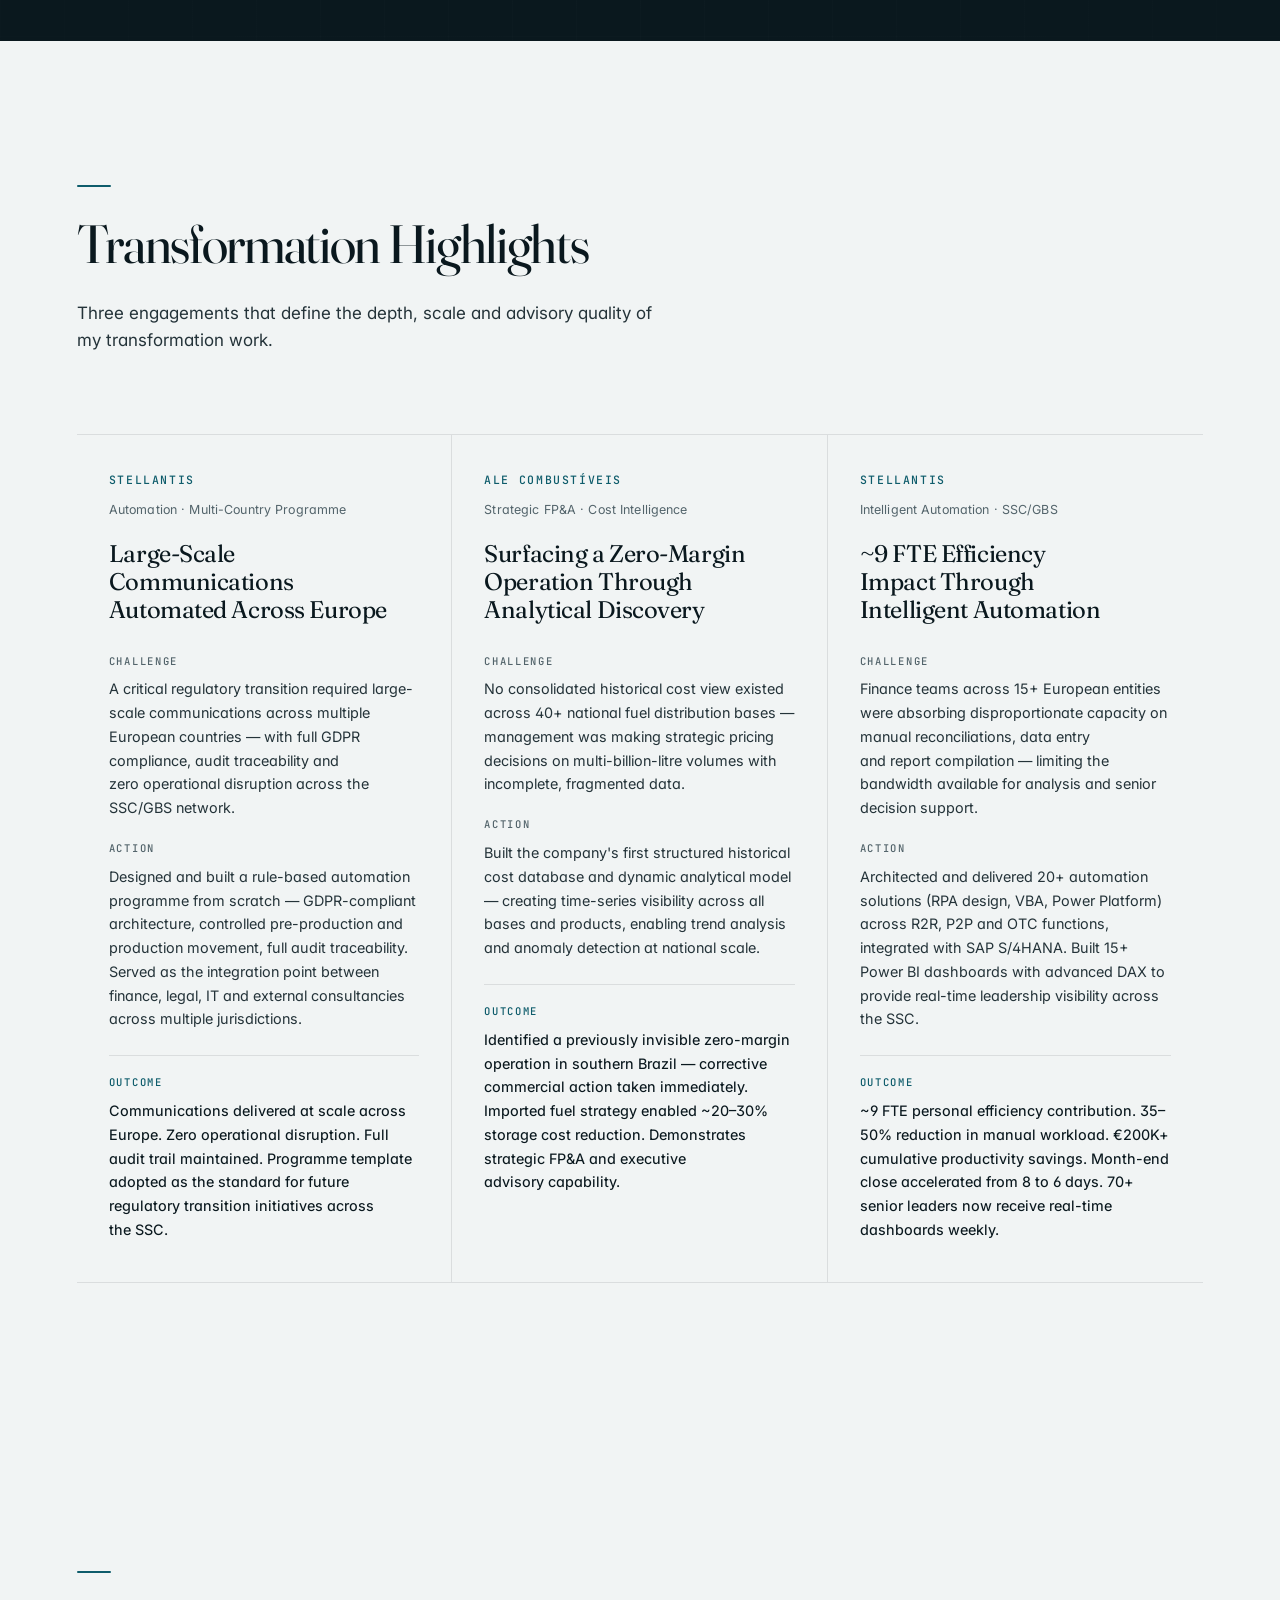
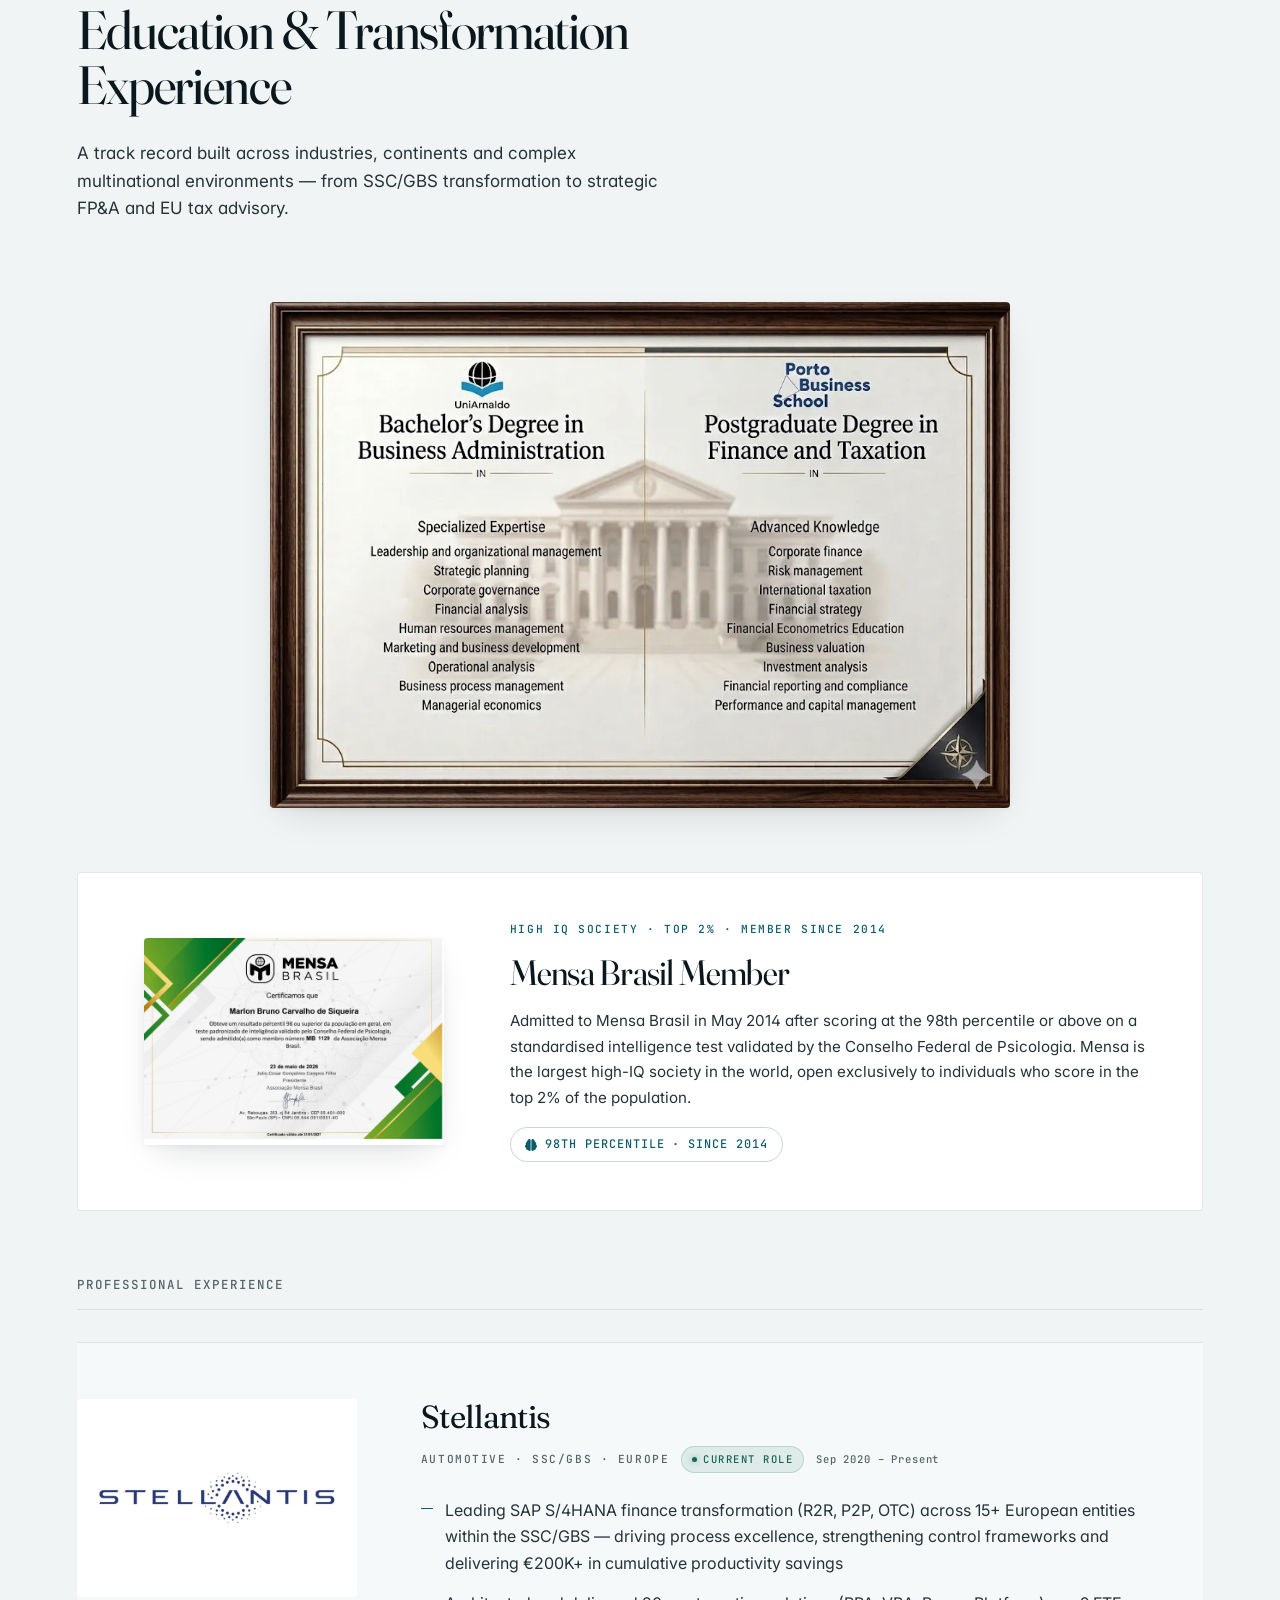
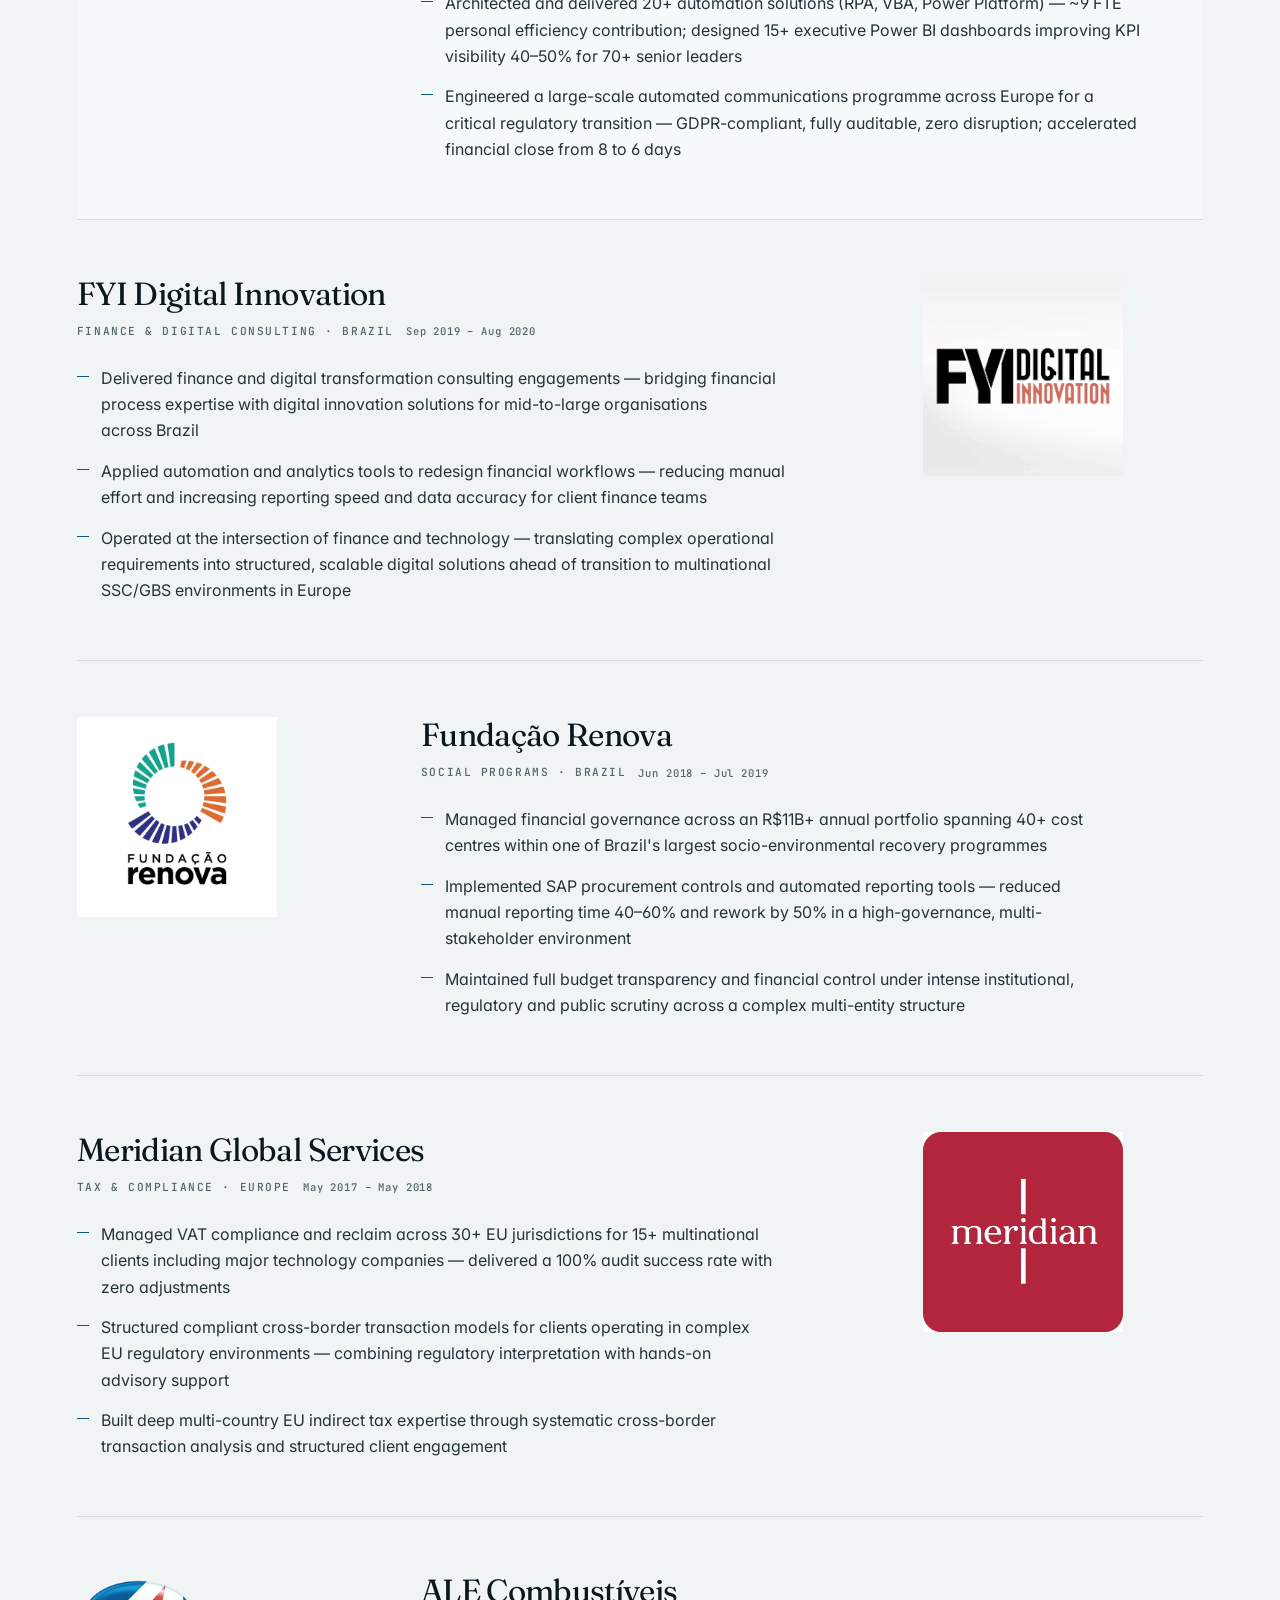
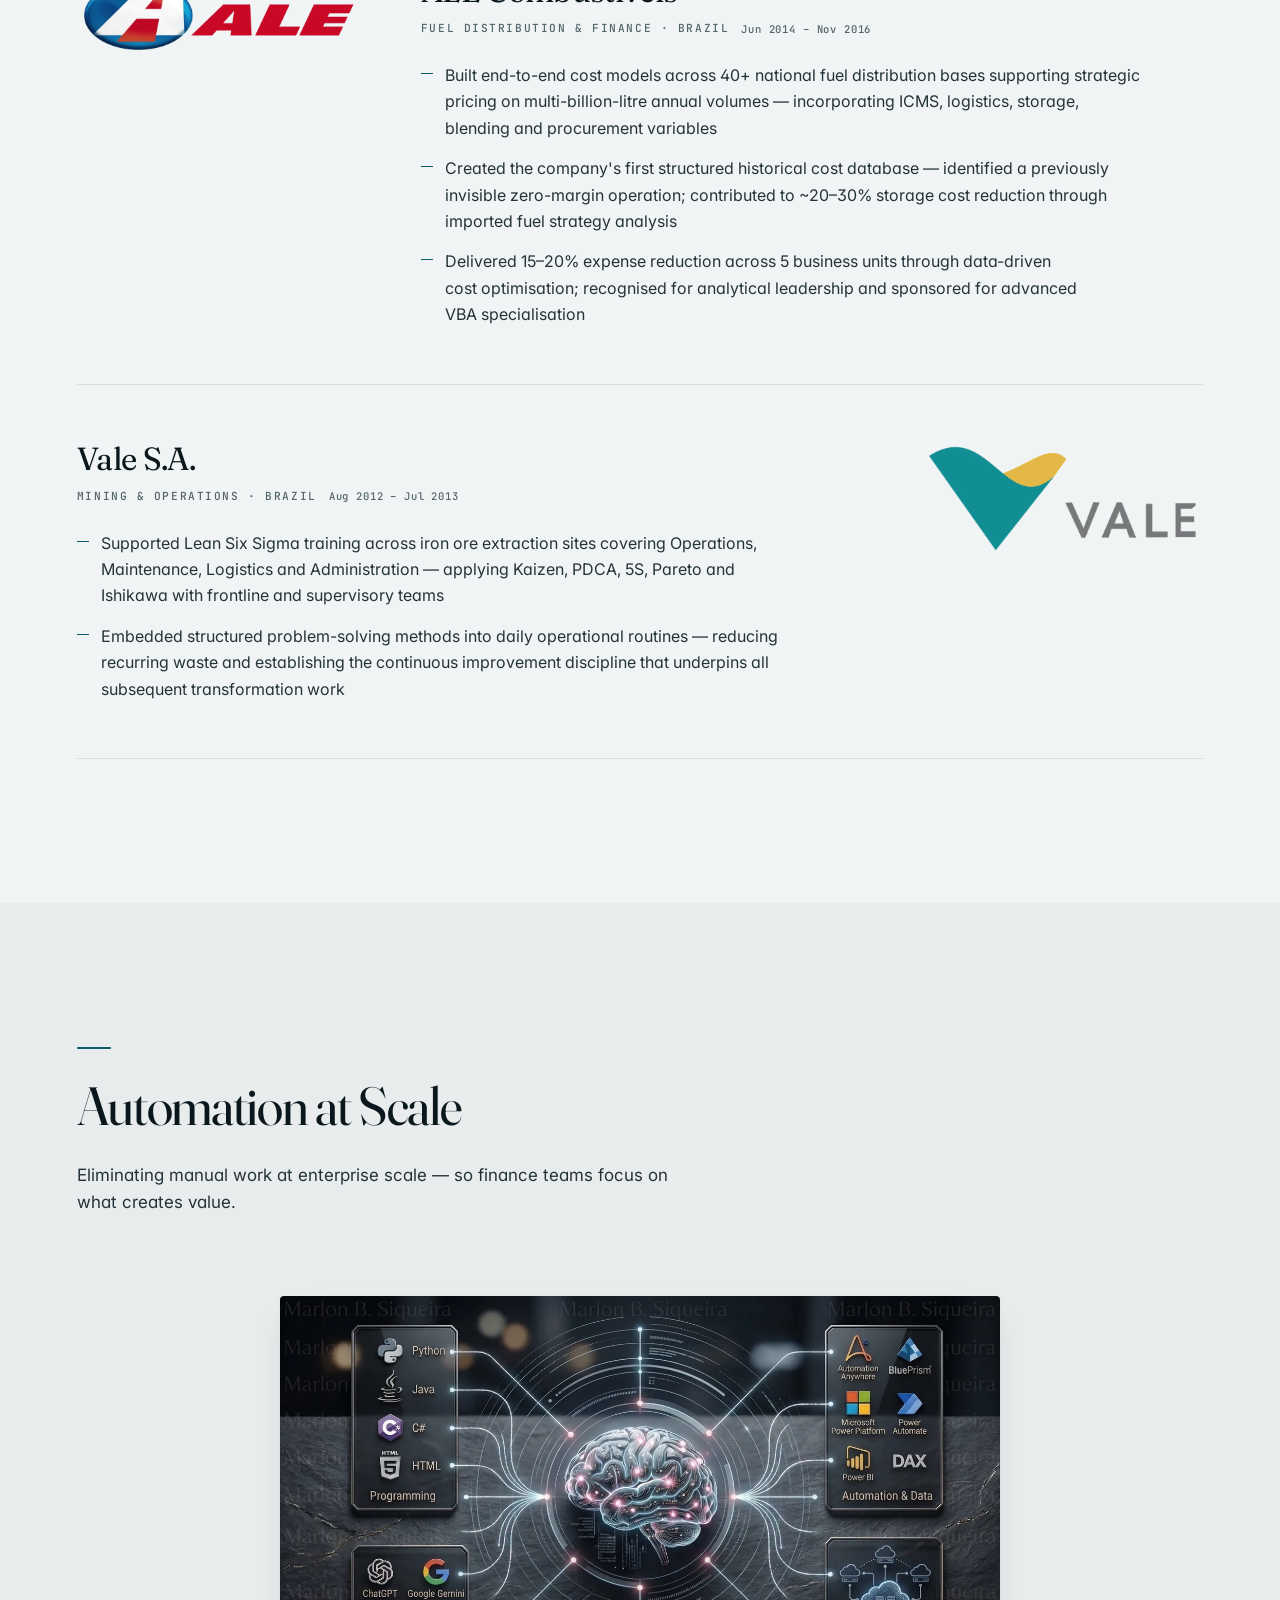
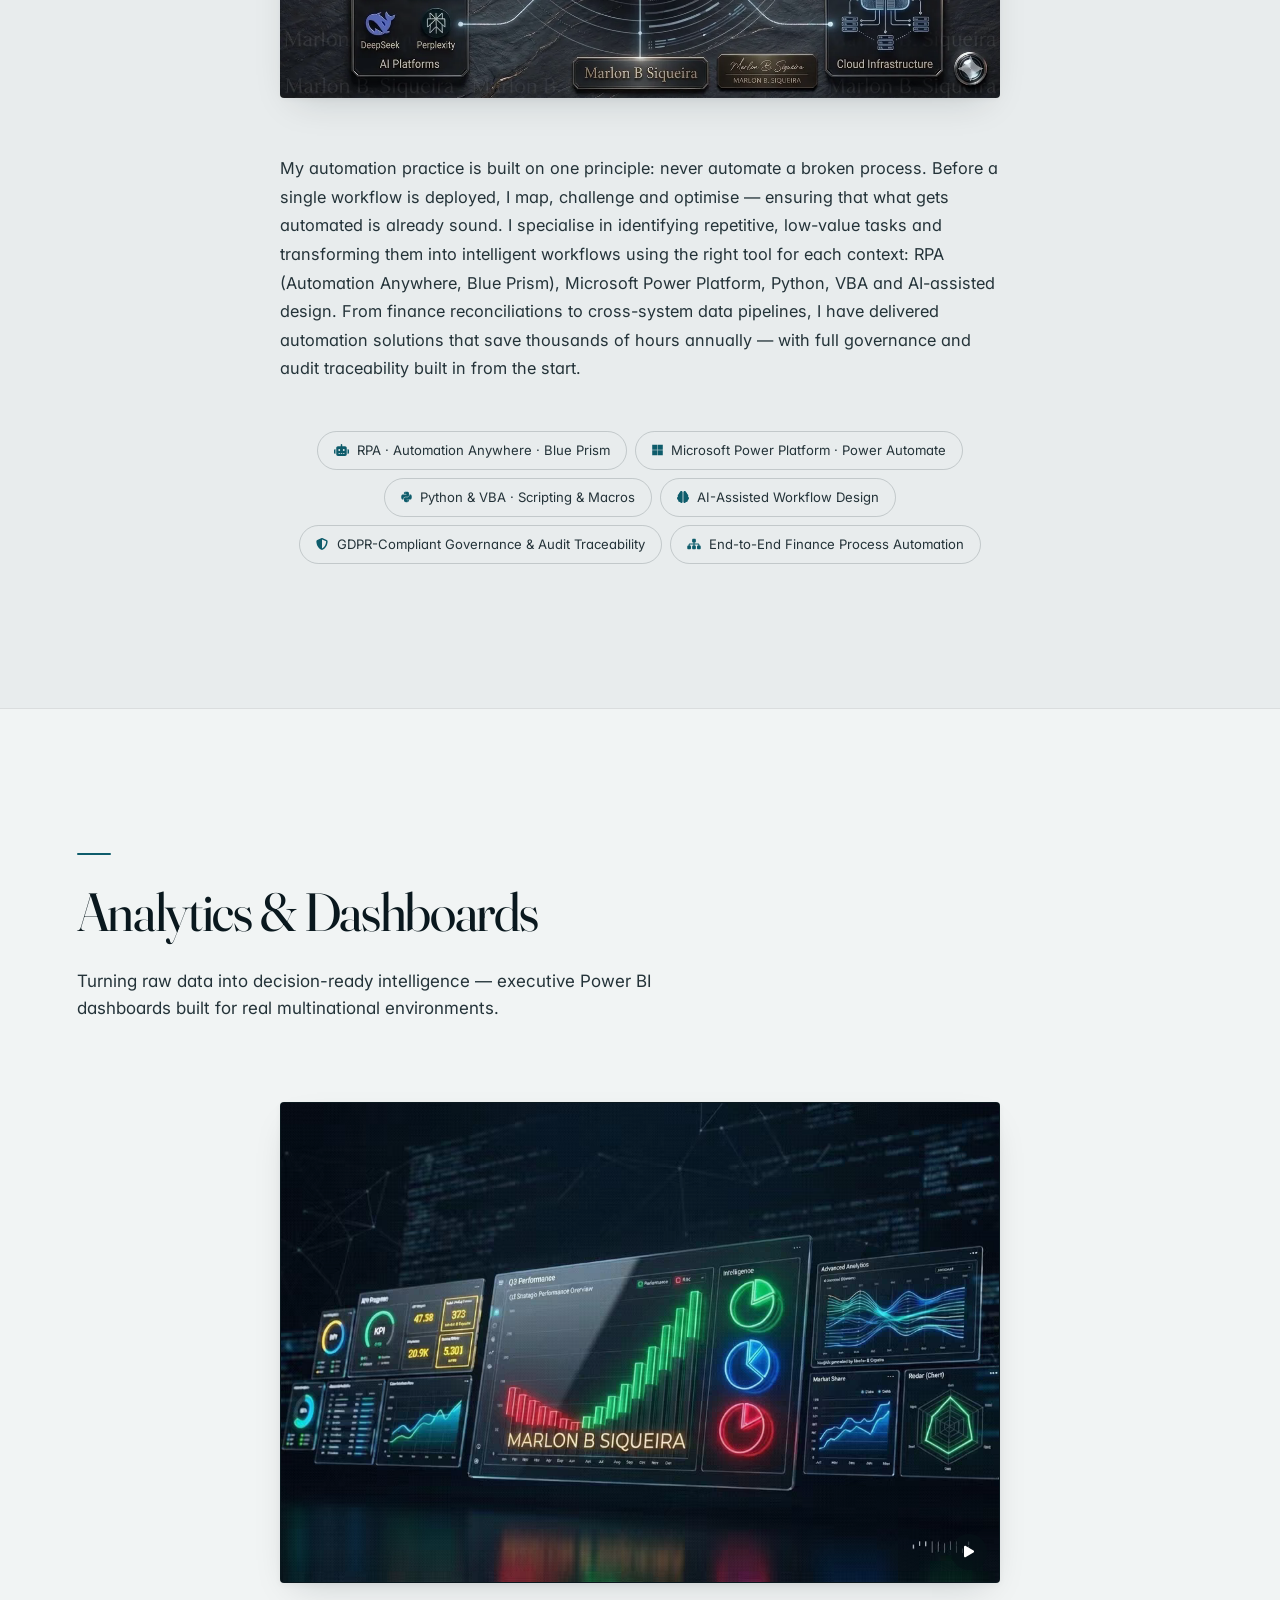
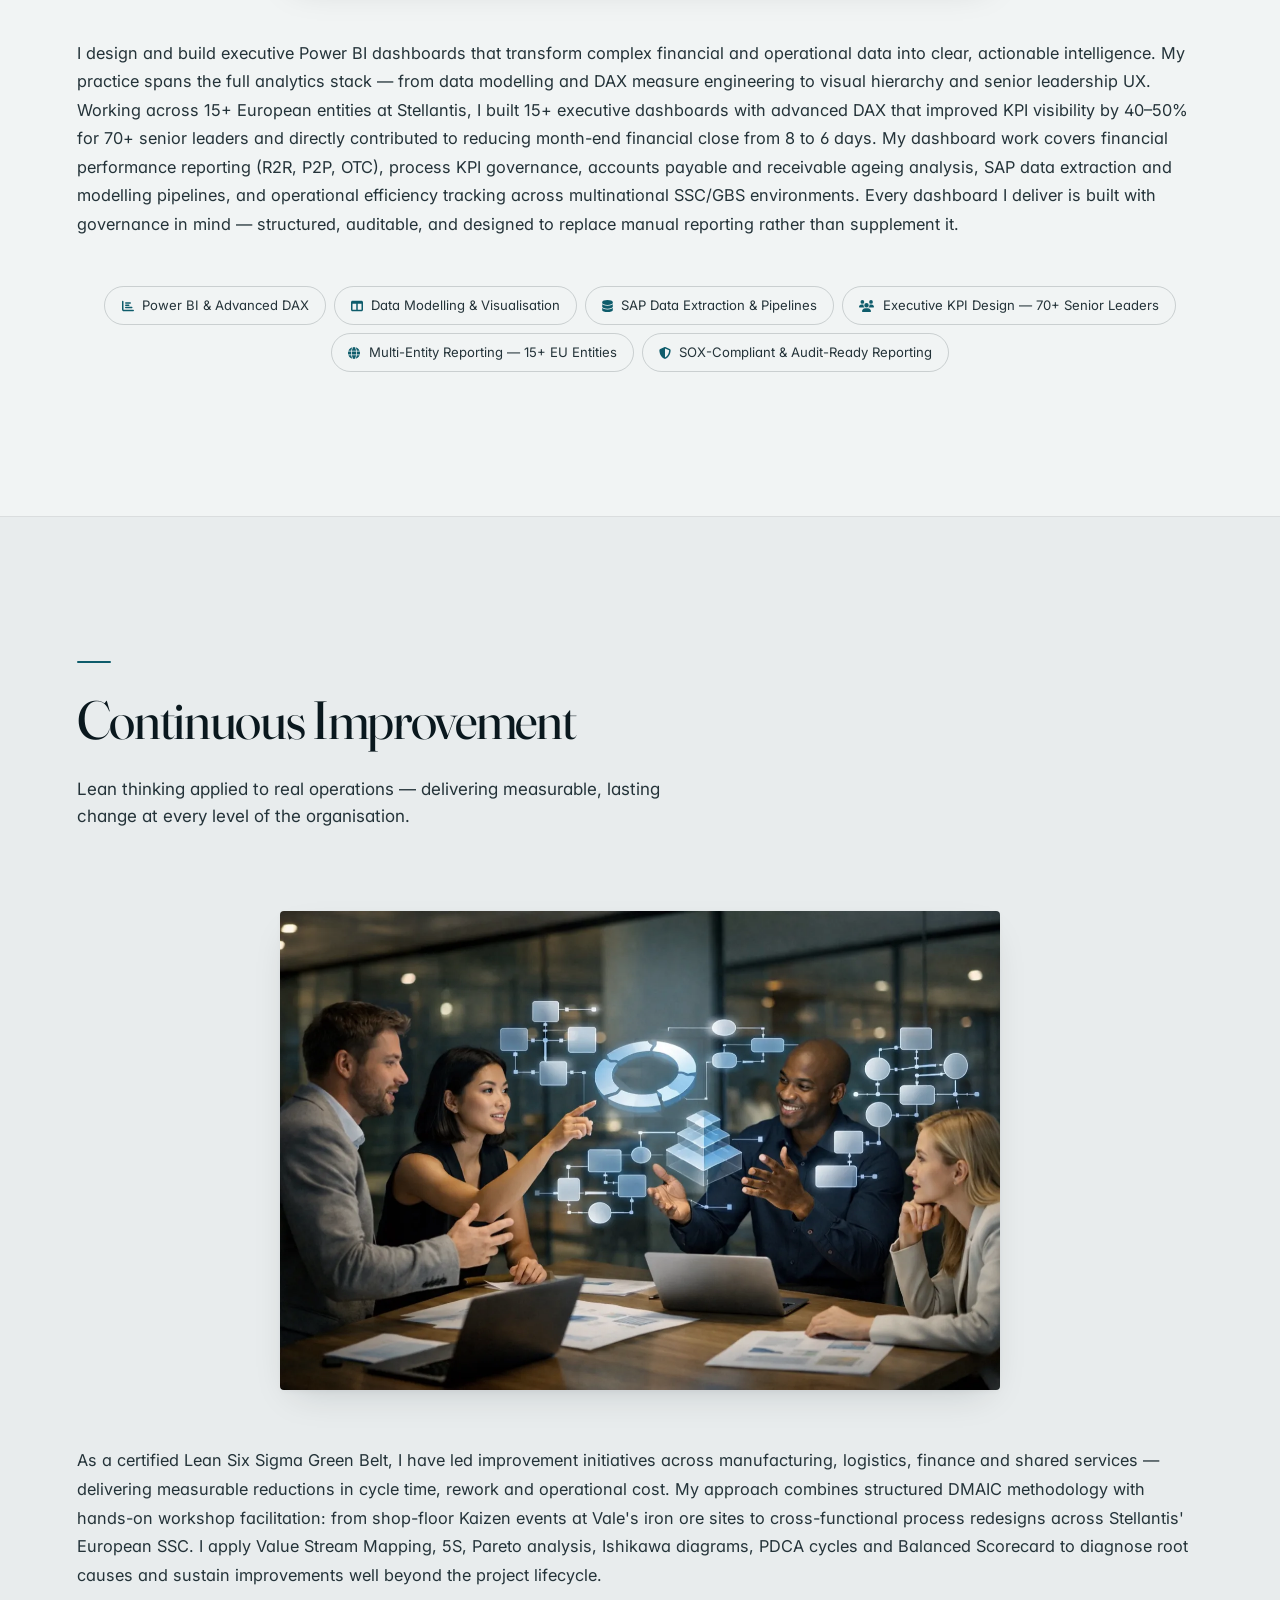
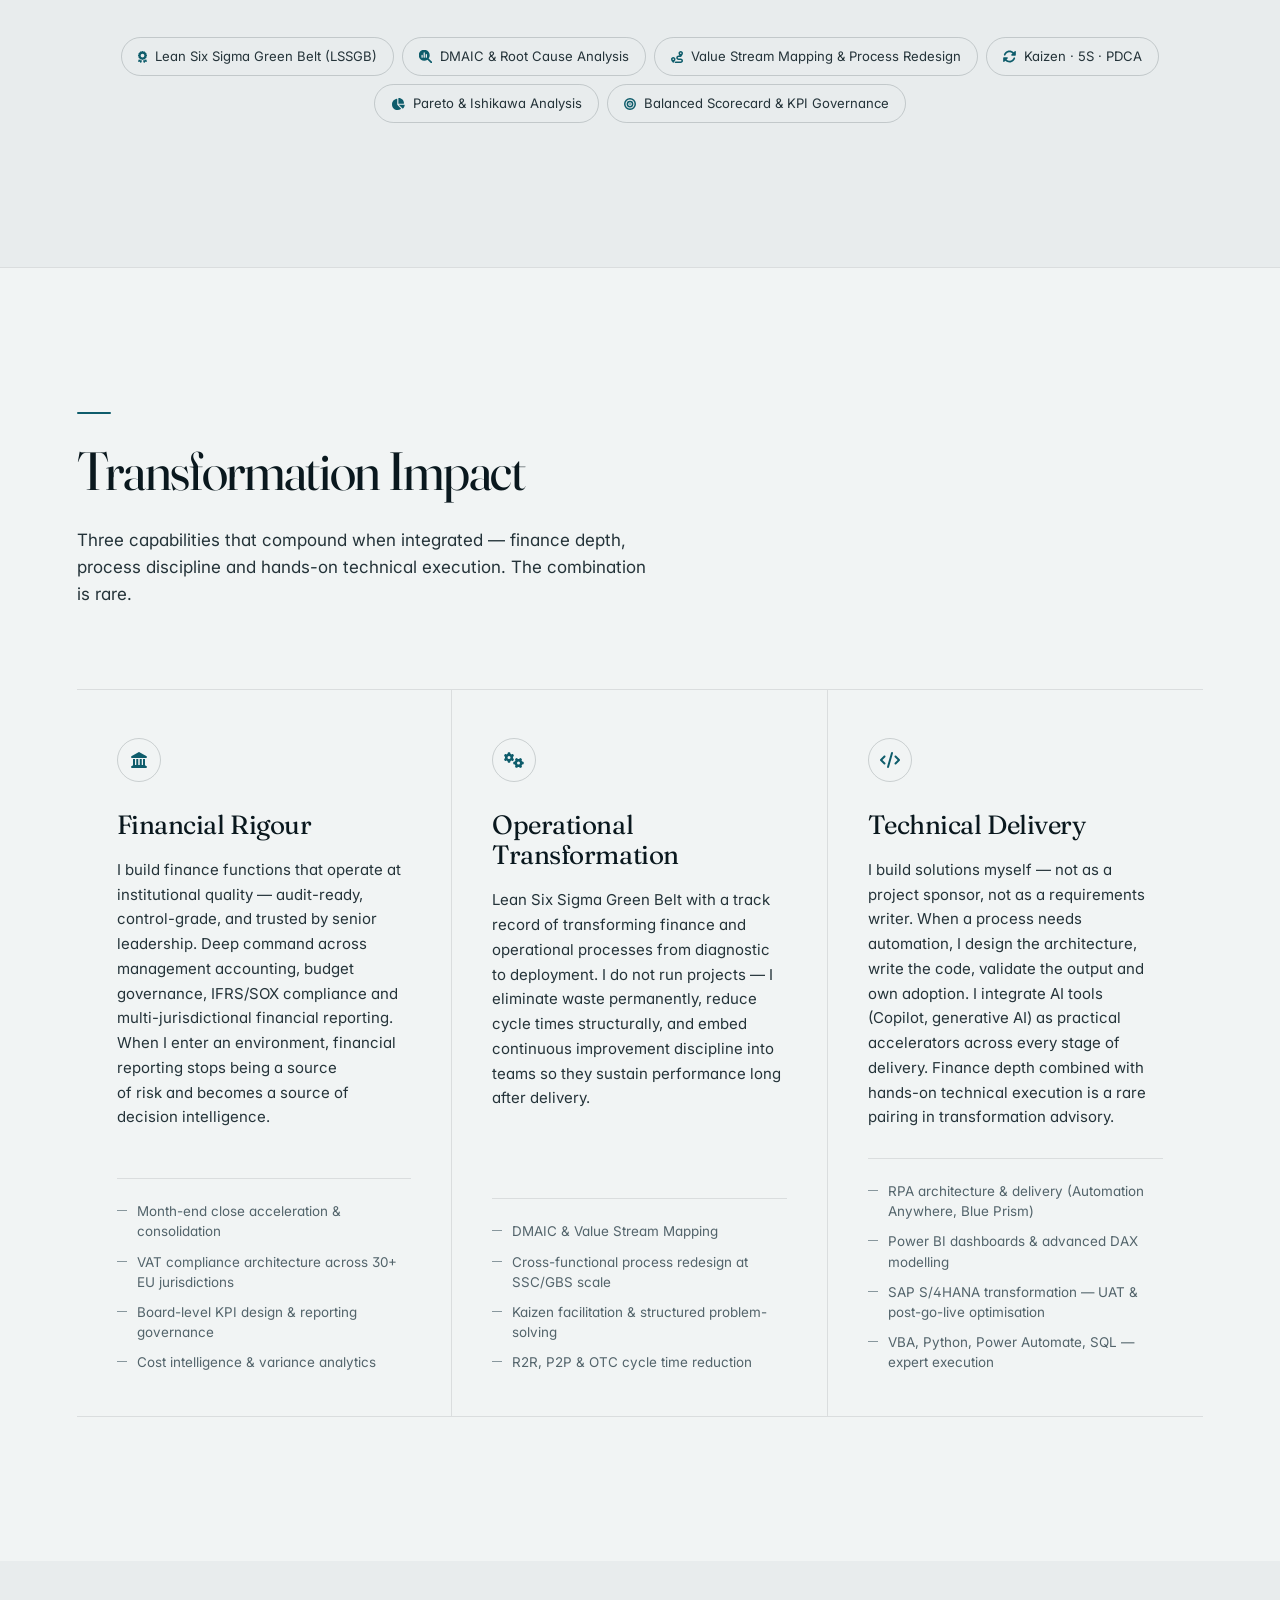
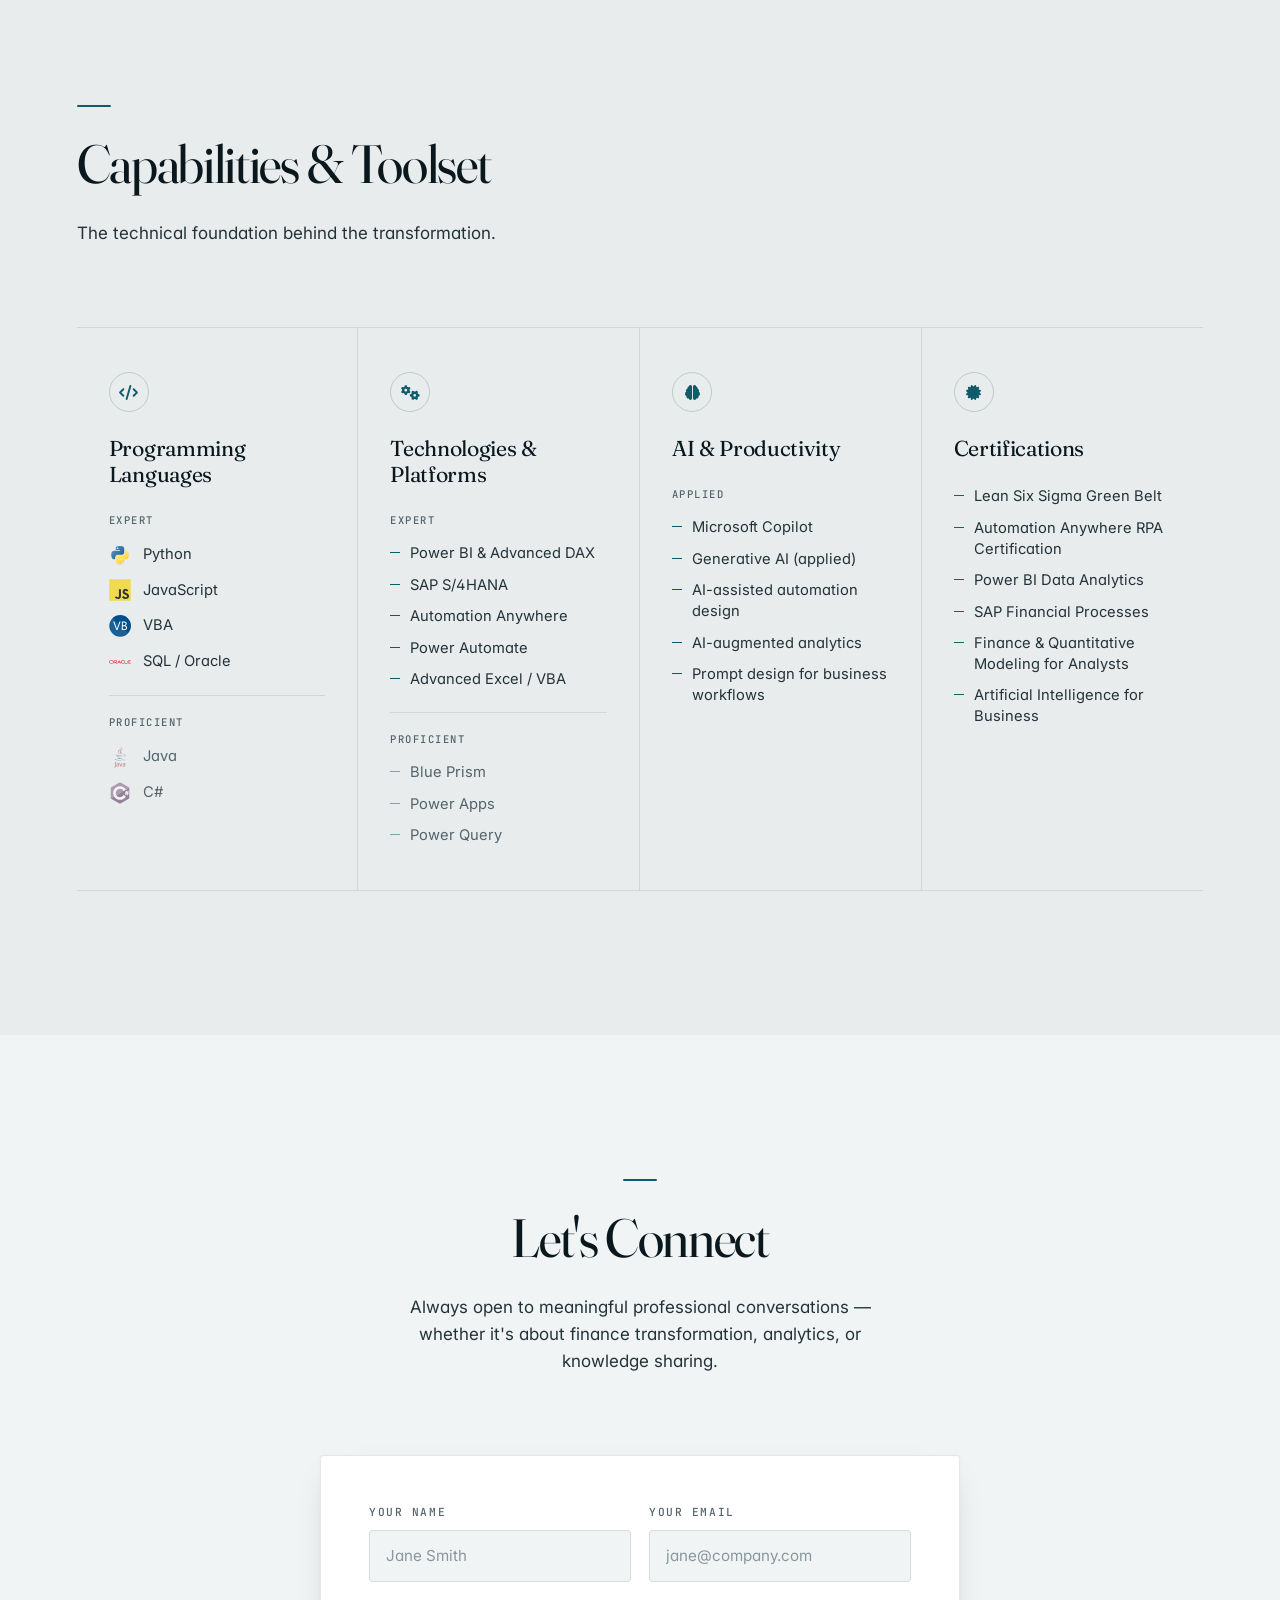
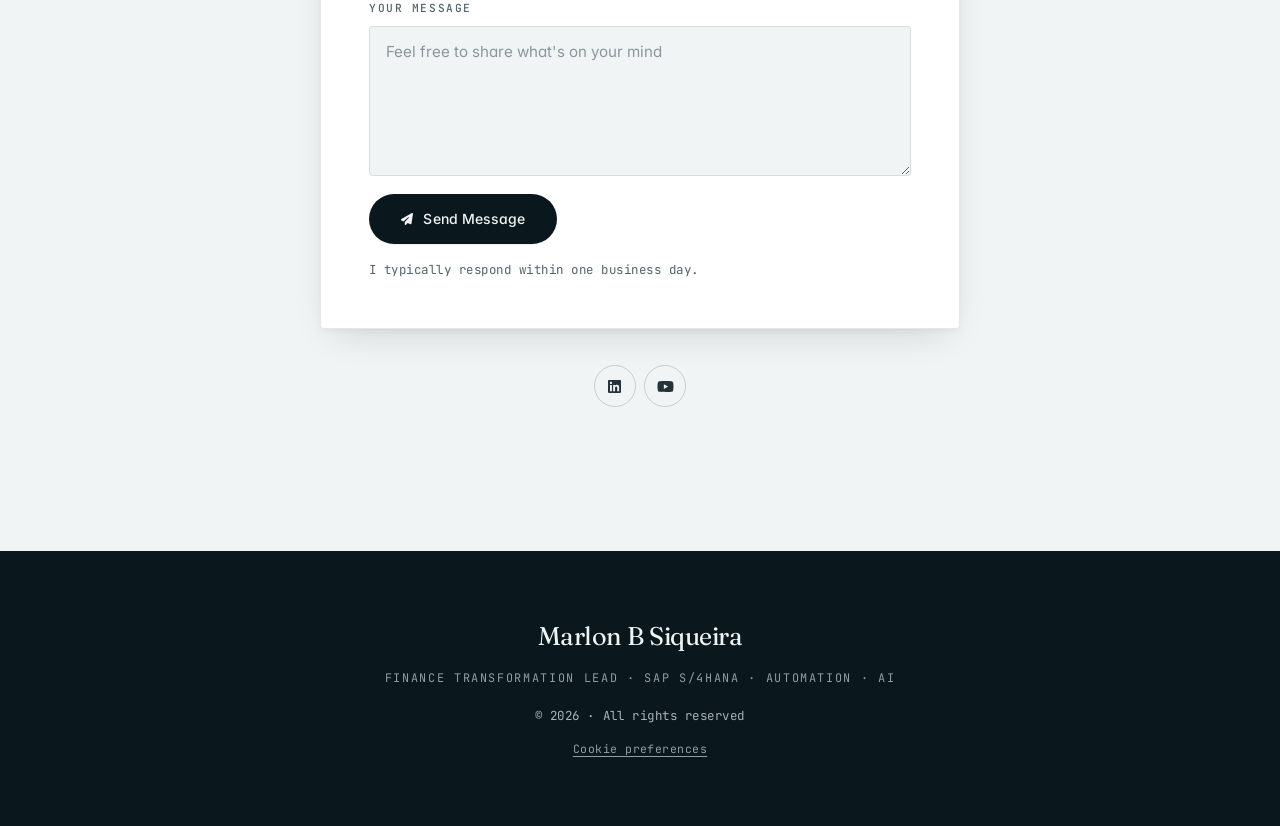
==== commit da2ad9c5: "Readable role dates, skip link AA, missing Portuguese strings - Experience dates used the decorative" ====
--- a/index.html
+++ b/index.html
@@ -179,7 +179,7 @@
 </head>
 <body>
     <!-- Accessibility: skip navigation -->
-    <a href="#main-content" class="skip-link">Skip to main content</a>
+    <a href="#main-content" class="skip-link" data-i18n="skip_link">Skip to main content</a>
     <div class="site-bg" aria-hidden="true">
         <span class="bg-orb orb-1"></span>
         <span class="bg-orb orb-2"></span>
@@ -463,7 +463,7 @@
                     <div class="company-meta">
                         <h4>FYI Digital Innovation</h4>
                         <div class="company-meta-row">
-                            <span class="company-tag">Finance &amp; Digital Consulting · Brazil</span>
+                            <span class="company-tag" data-i18n="fyi_tag">Finance &amp; Digital Consulting · Brazil</span>
                             <span class="company-date">Sep 2019 – Aug 2020</span>
                         </div>
                     </div>
@@ -765,11 +765,11 @@
                     <h3 data-i18n="skills_tech">Technologies &amp; Platforms</h3>
                     <p class="skill-tier-label" data-i18n="tier_primary">Expert</p>
                     <ul class="skills-list tech">
-                        <li>Power BI &amp; Advanced DAX</li>
+                        <li data-i18n="cap_powerbi">Power BI &amp; Advanced DAX</li>
                         <li>SAP S/4HANA</li>
                         <li>Automation Anywhere</li>
                         <li>Power Automate</li>
-                        <li>Advanced Excel / VBA</li>
+                        <li data-i18n="cap_excel">Advanced Excel / VBA</li>
                     </ul>
                     <p class="skill-tier-label skill-tier-secondary" data-i18n="tier_secondary">Proficient</p>
                     <ul class="skills-list tech skills-list-secondary">
@@ -784,10 +784,10 @@
                     <p class="skill-tier-label" data-i18n="tier_applied">Applied</p>
                     <ul class="skills-list tech">
                         <li>Microsoft Copilot</li>
-                        <li>Generative AI (applied)</li>
-                        <li>AI-assisted automation design</li>
-                        <li>AI-augmented analytics</li>
-                        <li>Prompt design for business workflows</li>
+                        <li data-i18n="cap_genai">Generative AI (applied)</li>
+                        <li data-i18n="cap_ai_automation">AI-assisted automation design</li>
+                        <li data-i18n="cap_ai_analytics">AI-augmented analytics</li>
+                        <li data-i18n="cap_prompt">Prompt design for business workflows</li>
                     </ul>
                 </div>
                 <div class="skill-box reveal right">
@@ -820,11 +820,11 @@
                 <div class="form-row">
                     <div class="form-field">
                         <label for="name" data-i18n="form_name_label">Your Name</label>
-                        <input type="text" id="name" name="name" required placeholder="Jane Smith" autocomplete="name">
+                        <input type="text" id="name" name="name" required data-i18n-placeholder="form_name_ph" placeholder="Jane Smith" autocomplete="name">
                     </div>
                     <div class="form-field">
                         <label for="email" data-i18n="form_email_label">Your Email</label>
-                        <input type="email" id="email" name="email" required placeholder="jane@company.com" autocomplete="email">
+                        <input type="email" id="email" name="email" required data-i18n-placeholder="form_email_ph" placeholder="jane@company.com" autocomplete="email">
                     </div>
                 </div>
                 <div class="form-field">
--- a/styles/styles.css
+++ b/styles/styles.css
@@ -153,7 +153,7 @@
     left: 0;
     z-index: 9999;
     padding: 12px 20px;
-    background: var(--accent);
+    background: #0e5c6b;   /* deep petrol in both themes (dark --accent is too light for white text) */
     color: #fff;
     font-family: var(--font-body);
     font-size: 0.875rem;
@@ -337,14 +337,23 @@
    NUMBERS / METRICS — full-bleed dark band
 ═══════════════════════════════════════════════ */
 #numbers {
-    background: var(--ink);
-    color: var(--paper);
+    /* Always a dark band: its own colours, not --ink/--paper, which swap
+       in dark mode (that turned the band light with white labels on it). */
+    --band-bg: #0a181e;
+    --band-fg: #eef3f3;
+    background: var(--band-bg);
+    color: var(--band-fg);
     width: 100%;
     max-width: 100%;
     padding: 80px 6%;
     position: relative;
     overflow: hidden;
     border-top: 1px solid rgba(69, 179, 194, 0.32);
+}
+/* on the dark page, lift the band slightly so it still reads as a band */
+[data-theme="dark"] #numbers {
+    --band-bg: #0f242c;
+    border-bottom: 1px solid rgba(69, 179, 194, 0.18);
 }
 #numbers::before {
     content: '';
@@ -378,10 +387,10 @@
     font-size: clamp(2.6rem, 4.5vw, 4rem);
     font-weight: 400;
     font-variation-settings: "opsz" 144;
-    color: var(--paper);
     line-height: 0.95;
     letter-spacing: -0.035em;
     margin-bottom: 18px;
+    color: var(--band-fg);
 }
 .number-label {
     display: block;
@@ -558,8 +567,7 @@
     font-size: 0.66rem;
     font-weight: 500;
     letter-spacing: 0.08em;
-    color: var(--text-4);
-    opacity: 0.85;
+    color: var(--text-3);
 }
 .company-tag {
     display: inline-block;
@@ -907,9 +915,12 @@
 ═══════════════════════════════════════════════ */
 footer { position: relative; z-index: 1; }
 .footer-content {
+    /* Dark band in both themes (same reason as #numbers) */
+    --band-bg: #0a181e;
+    --band-fg: #eef3f3;
     text-align: center; padding: 64px 24px;
-    background: var(--ink);
-    color: var(--paper);
+    background: var(--band-bg);
+    color: var(--band-fg);
     border-top: 1px solid var(--border);
 }
 .footer-name {
@@ -923,14 +934,14 @@
     margin-top: 12px;
     font-family: var(--font-mono);
     font-size: 0.74rem;
-    color: color-mix(in srgb, var(--paper) 60%, transparent);
+    color: color-mix(in srgb, var(--band-fg) 60%, transparent);
     letter-spacing: 0.14em;
     text-transform: uppercase;
 }
 .footer-copy {
     margin-top: 18px;
     font-size: 0.78rem;
-    color: color-mix(in srgb, var(--paper) 70%, transparent);
+    color: color-mix(in srgb, var(--band-fg) 70%, transparent);
     font-family: var(--font-mono);
     letter-spacing: 0.04em;
 }
@@ -940,12 +951,13 @@
     font-family: var(--font-mono);
     font-size: 0.72rem;
     letter-spacing: 0.04em;
-    color: color-mix(in srgb, var(--paper) 60%, transparent);
+    color: color-mix(in srgb, var(--band-fg) 60%, transparent);
     text-decoration: underline;
     text-underline-offset: 3px;
     cursor: pointer;
 }
-.footer-link:hover { color: var(--paper); }
+.footer-link:hover { color: var(--band-fg); }
+[data-theme="dark"] .footer-content { --band-bg: #0f242c; }
 
 /* ═══════════════════════════════════════════════
    COOKIE CONSENT
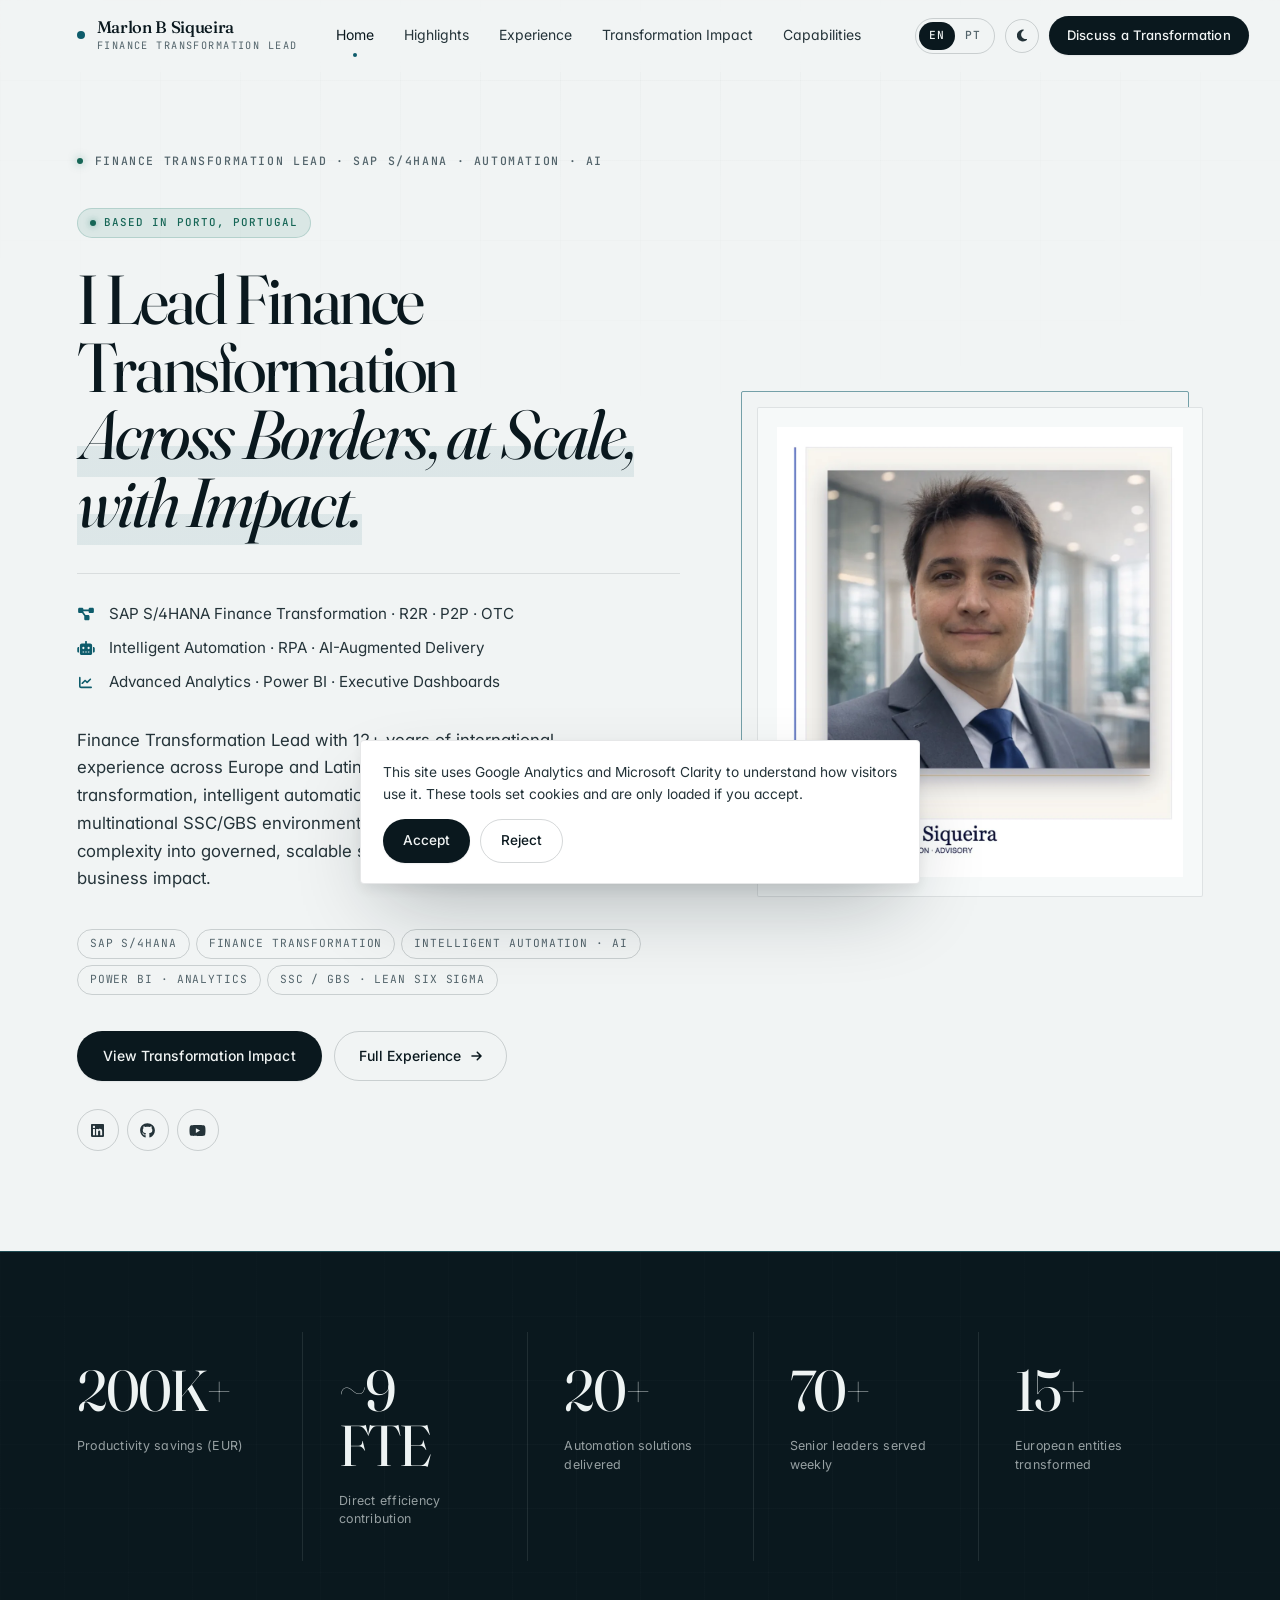
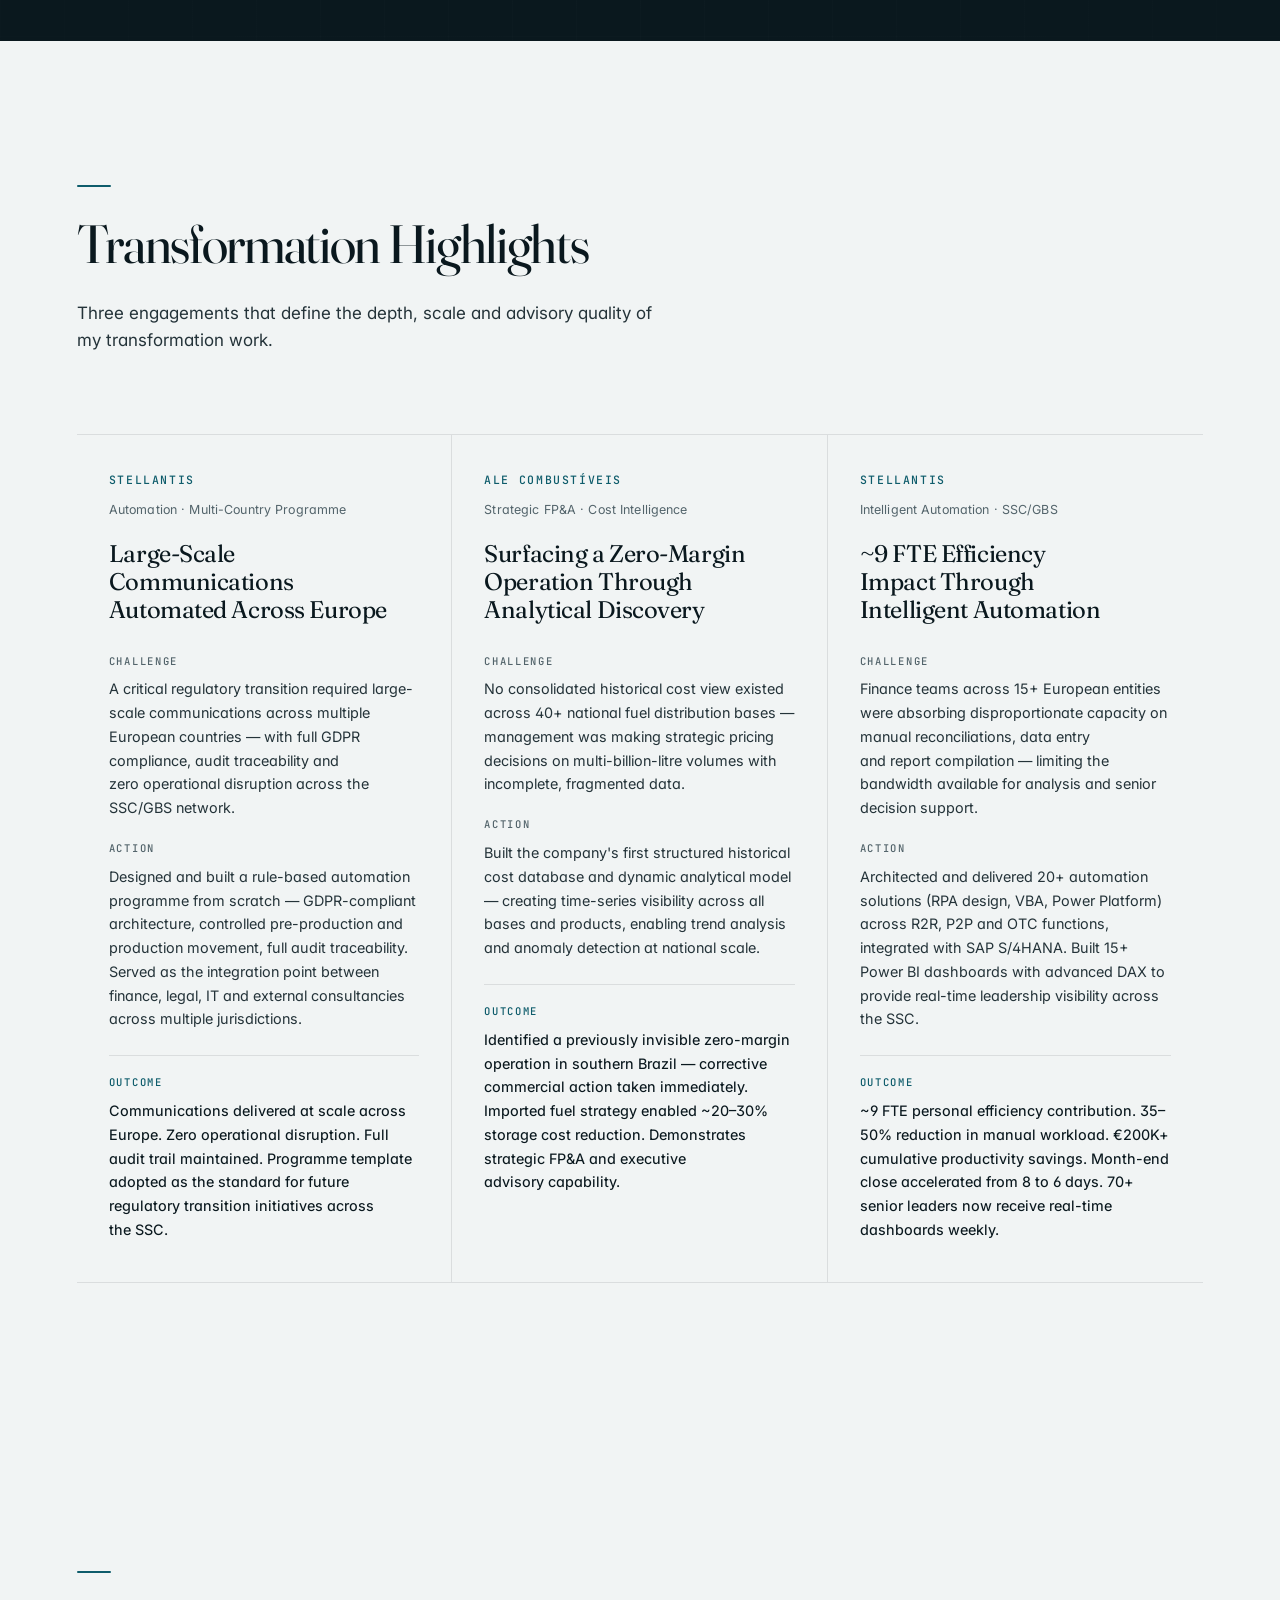
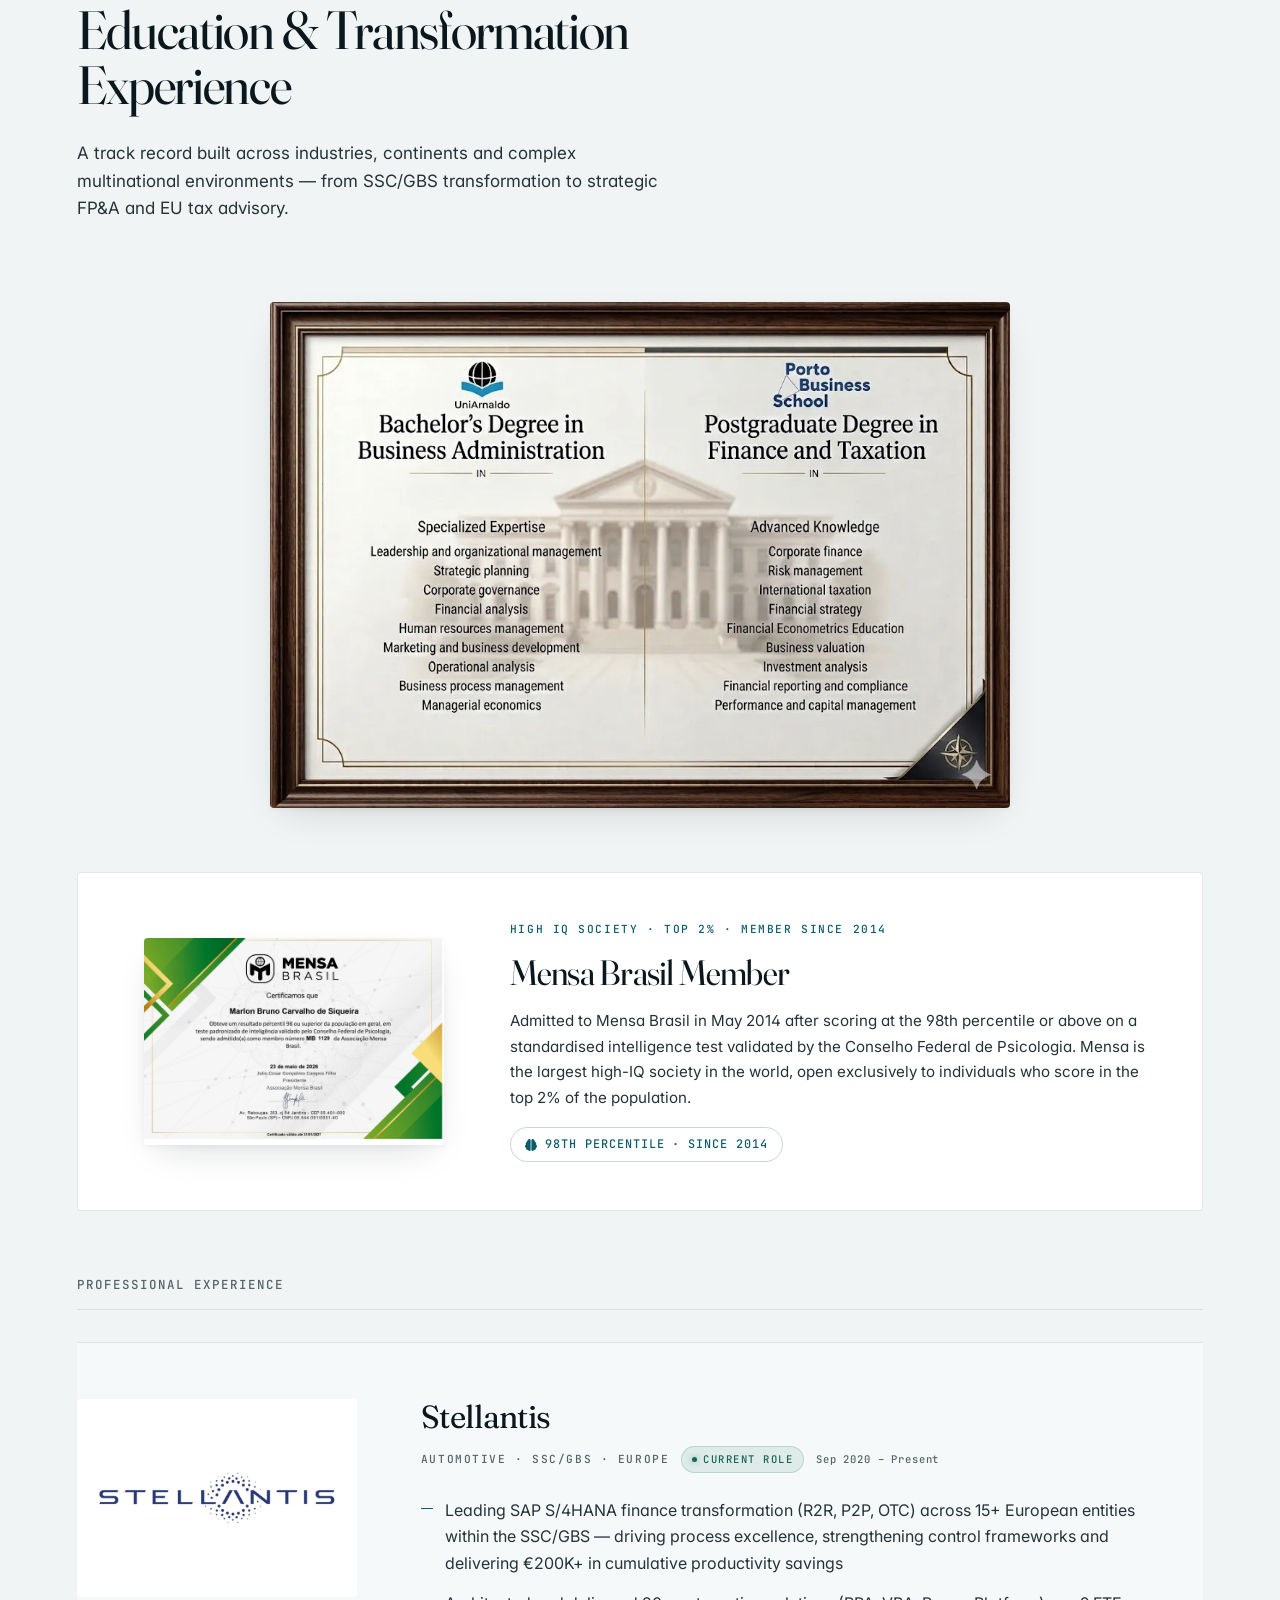
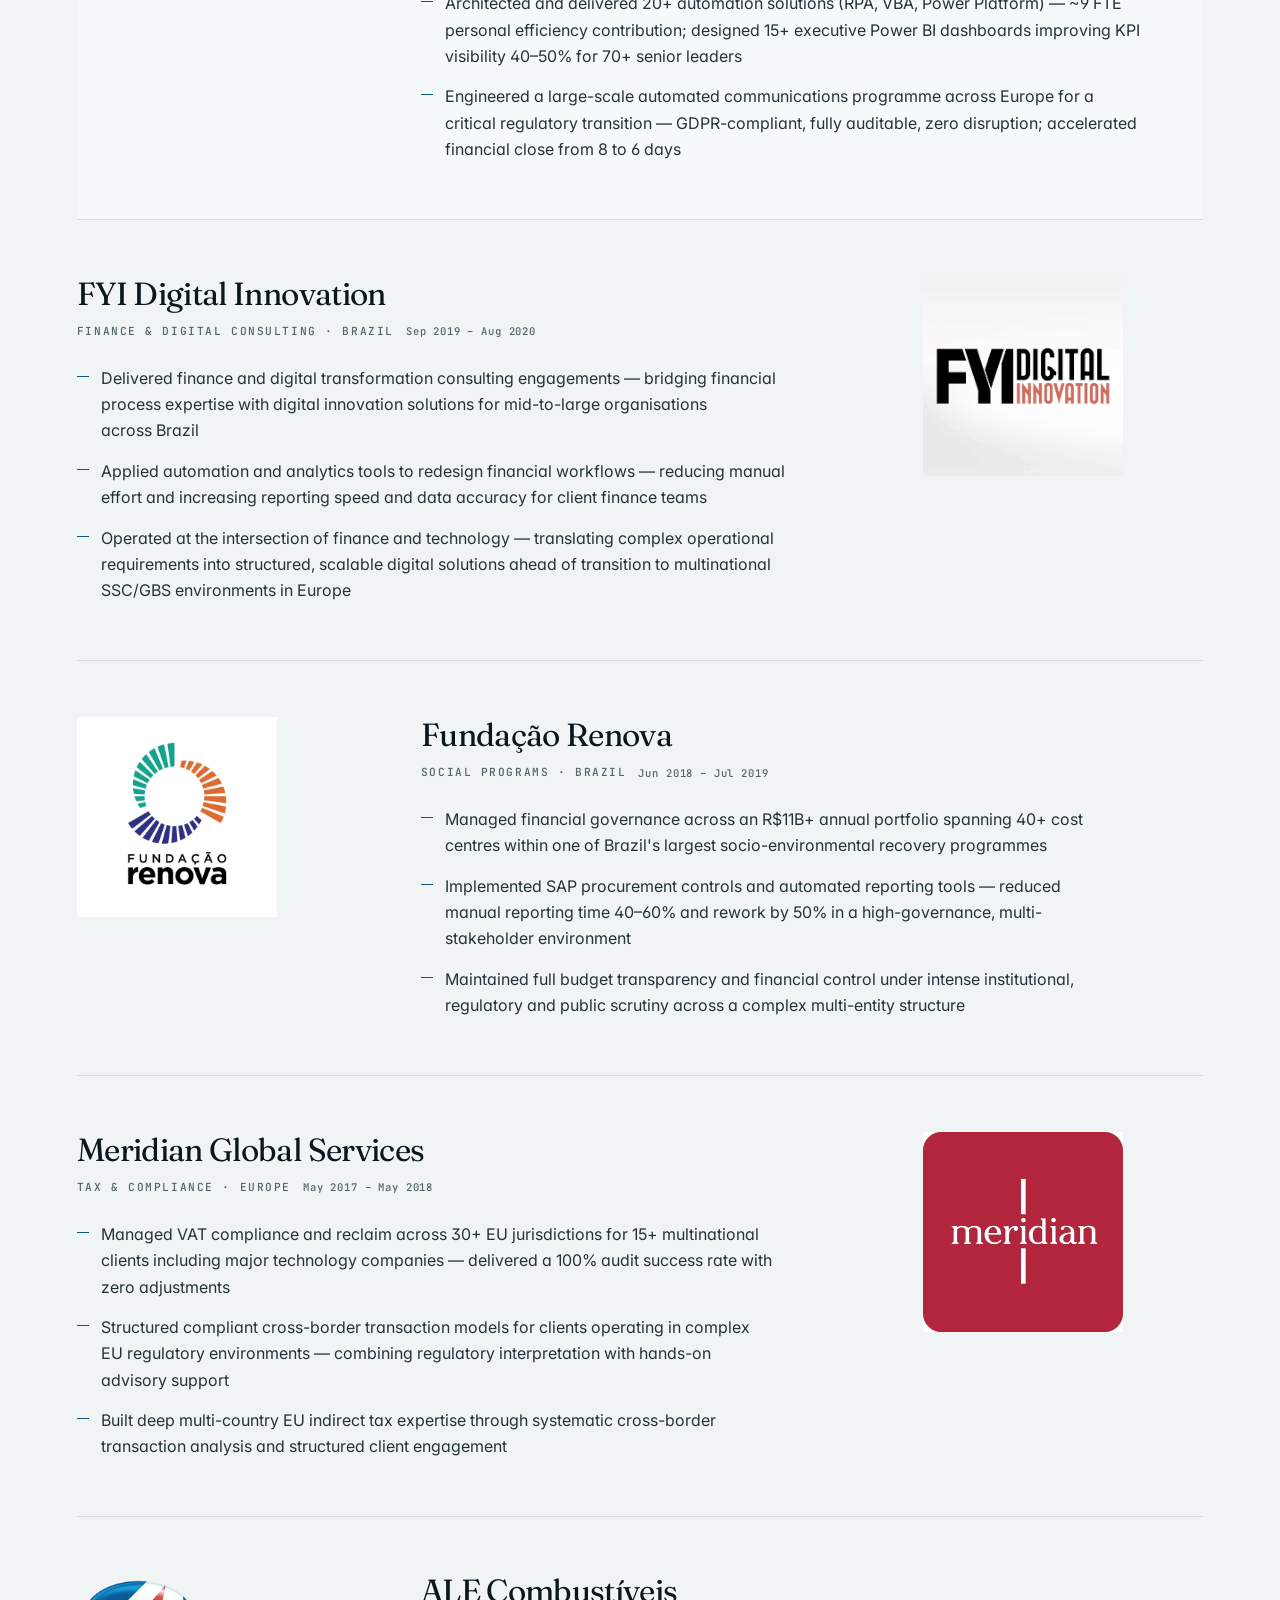
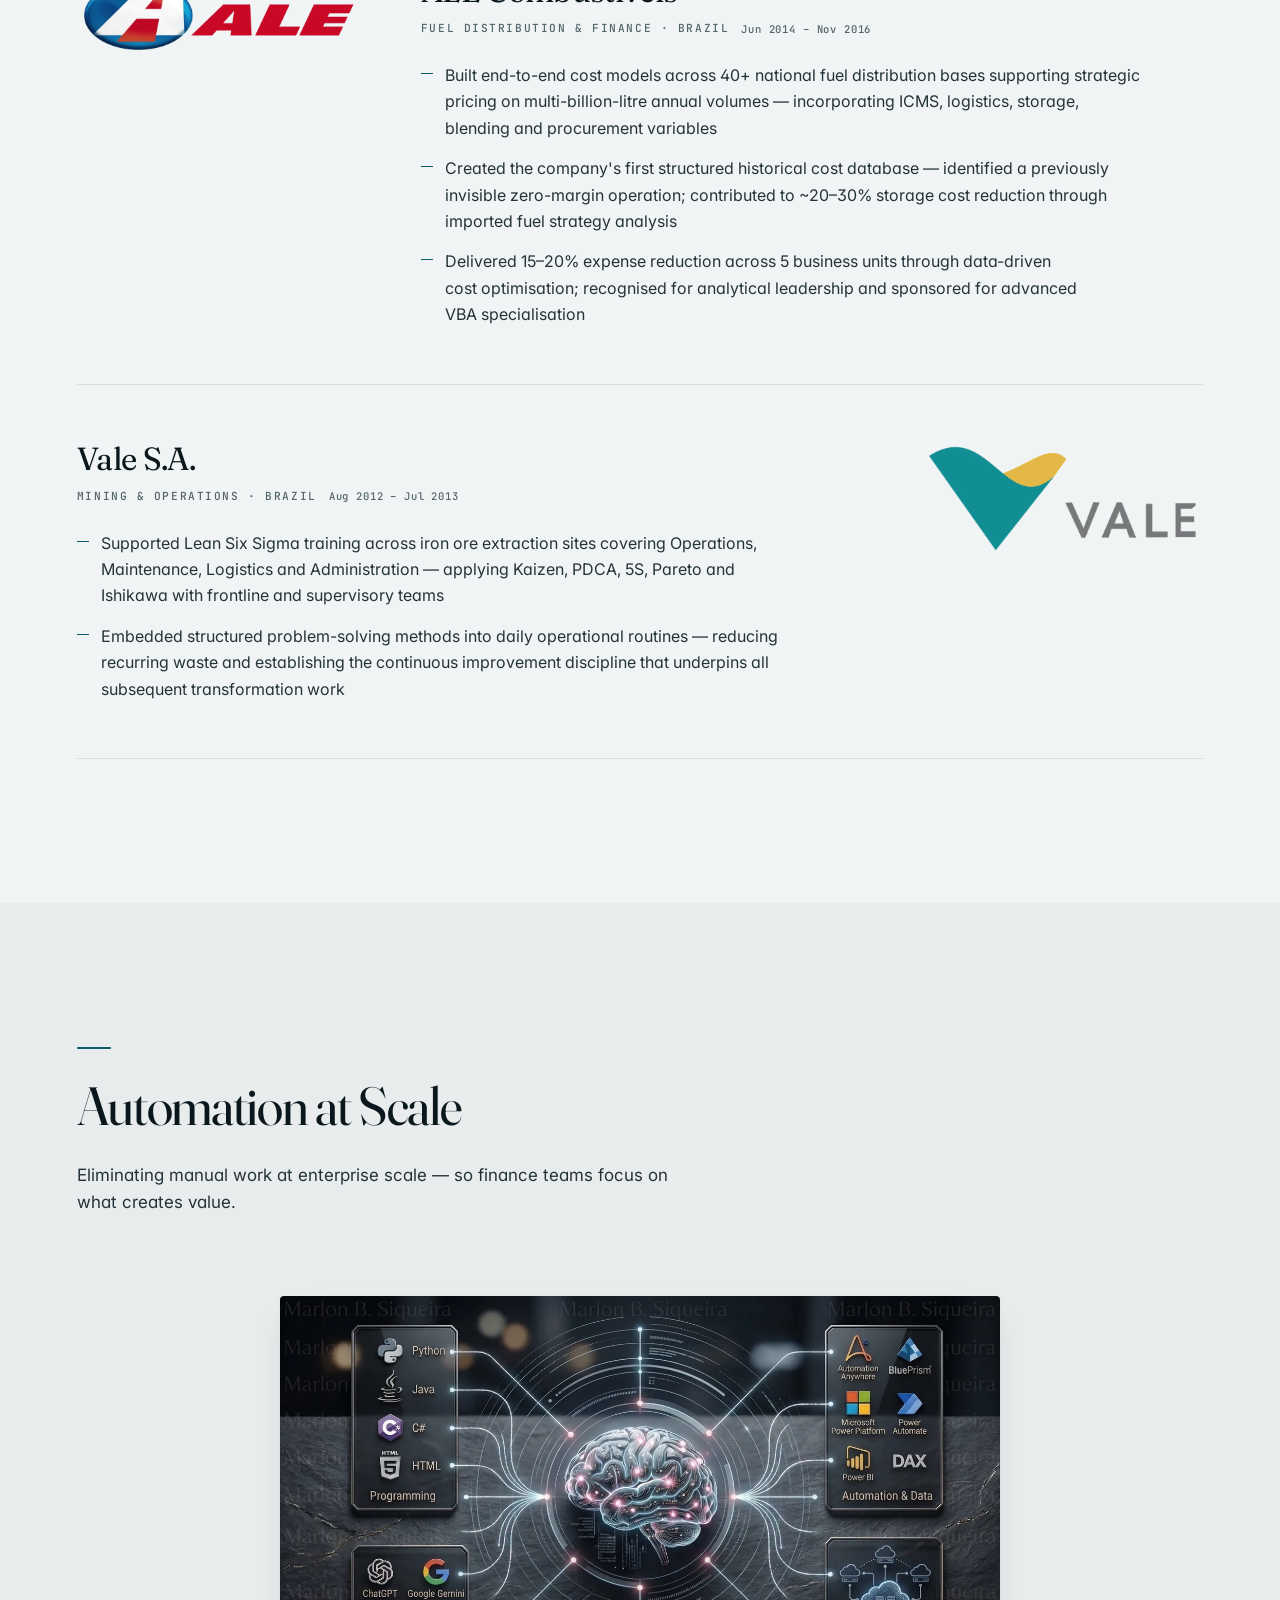
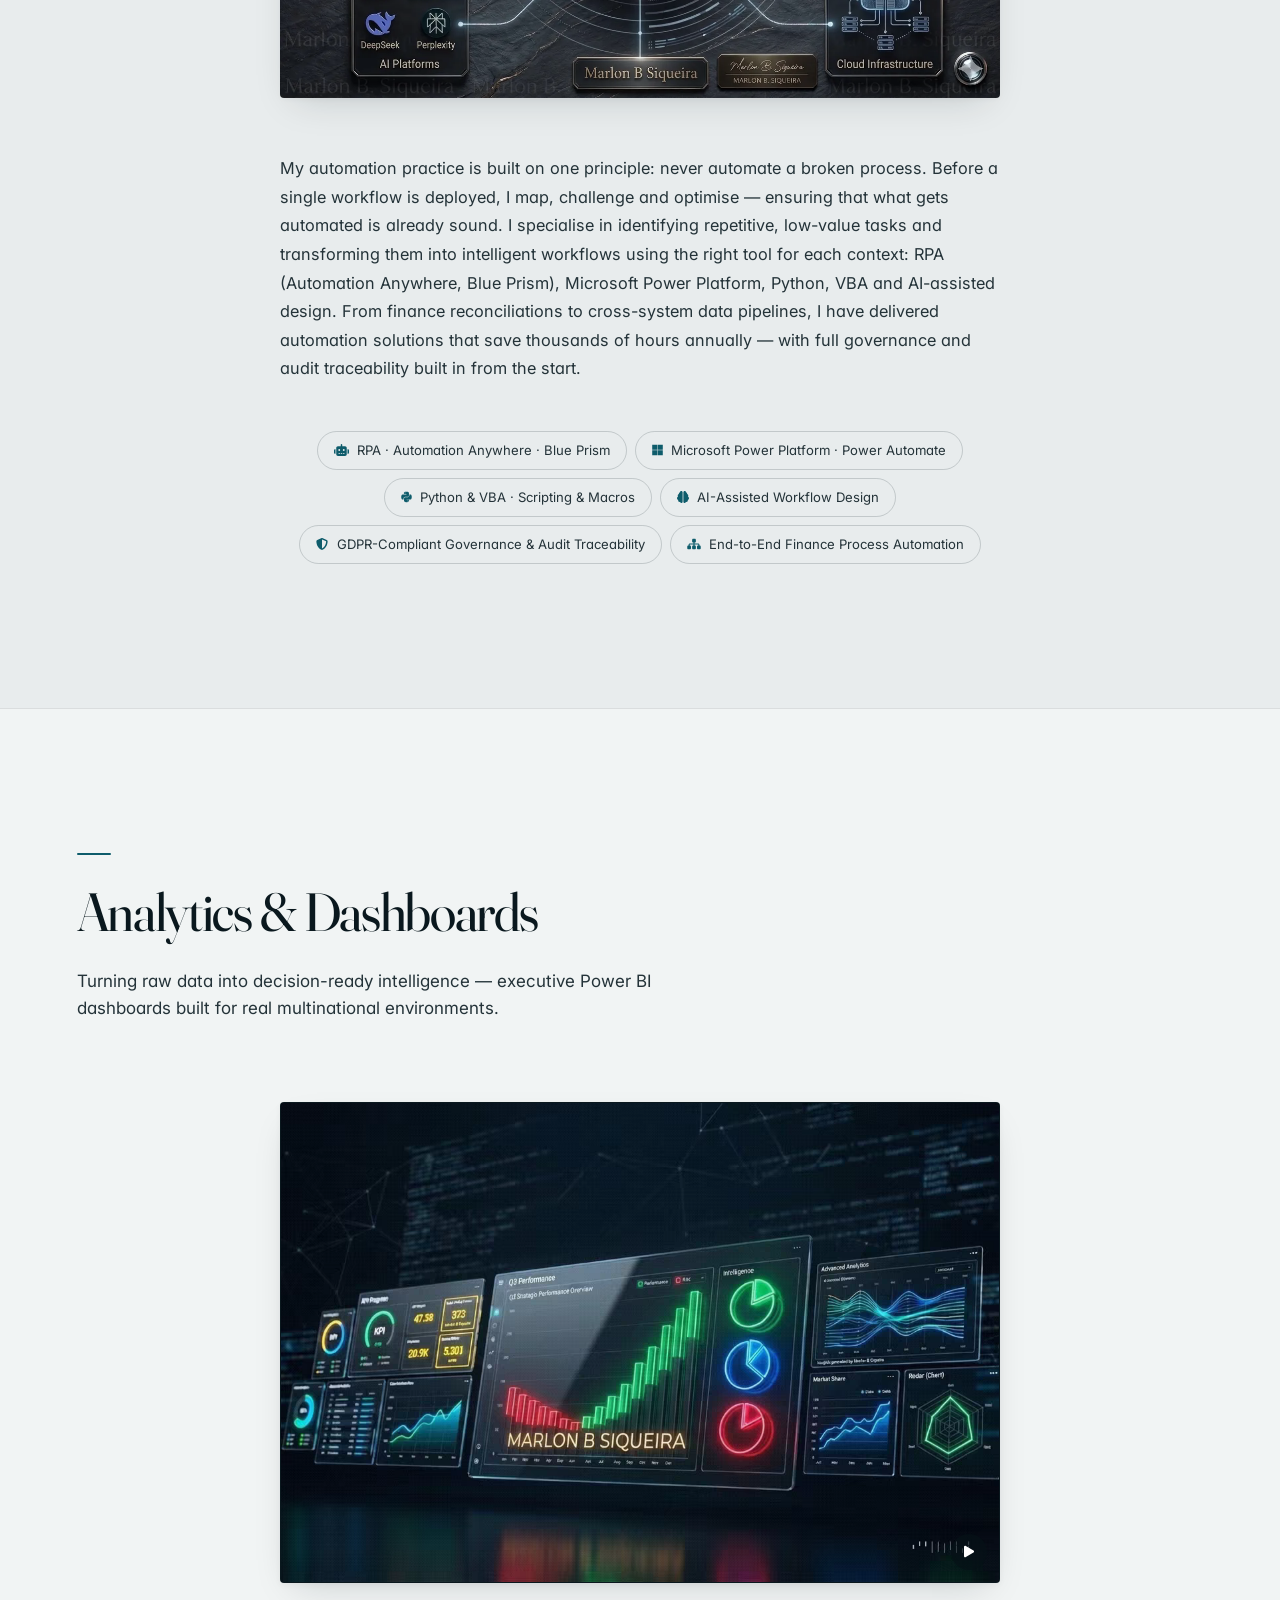
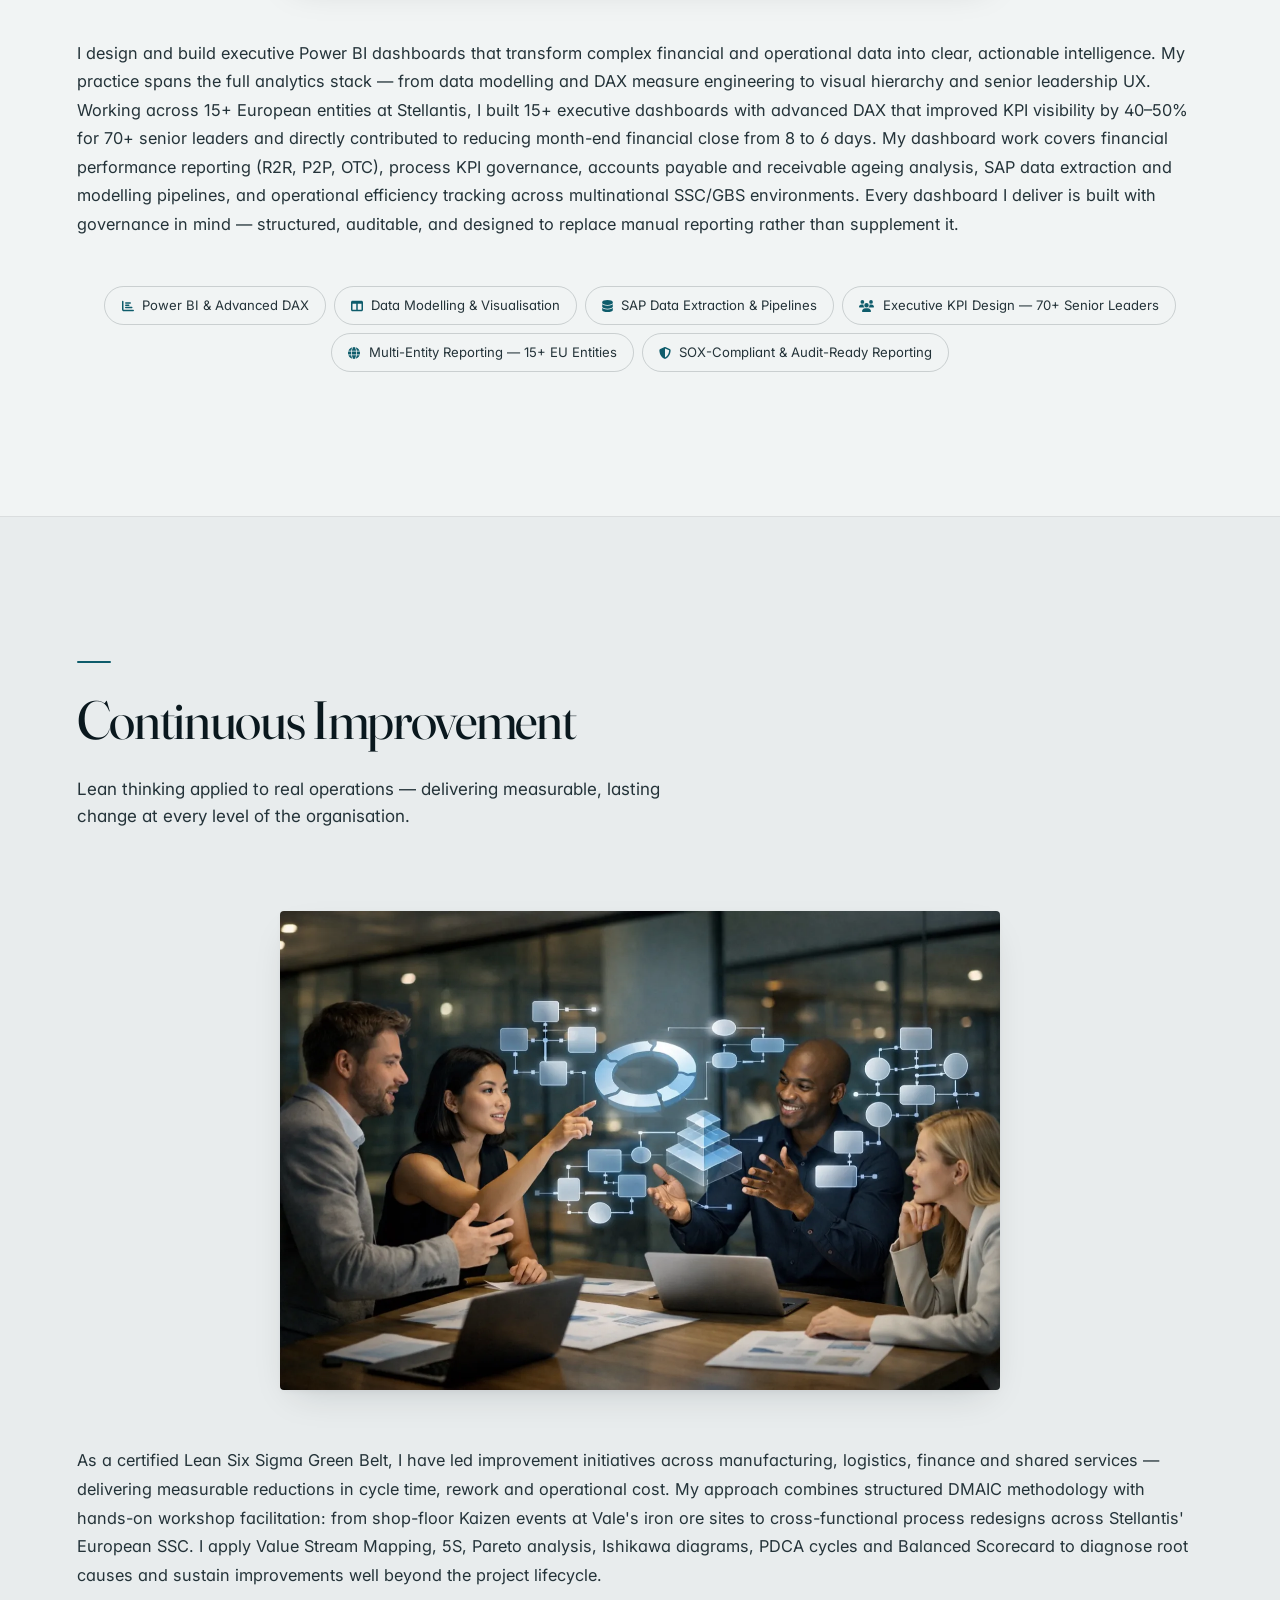
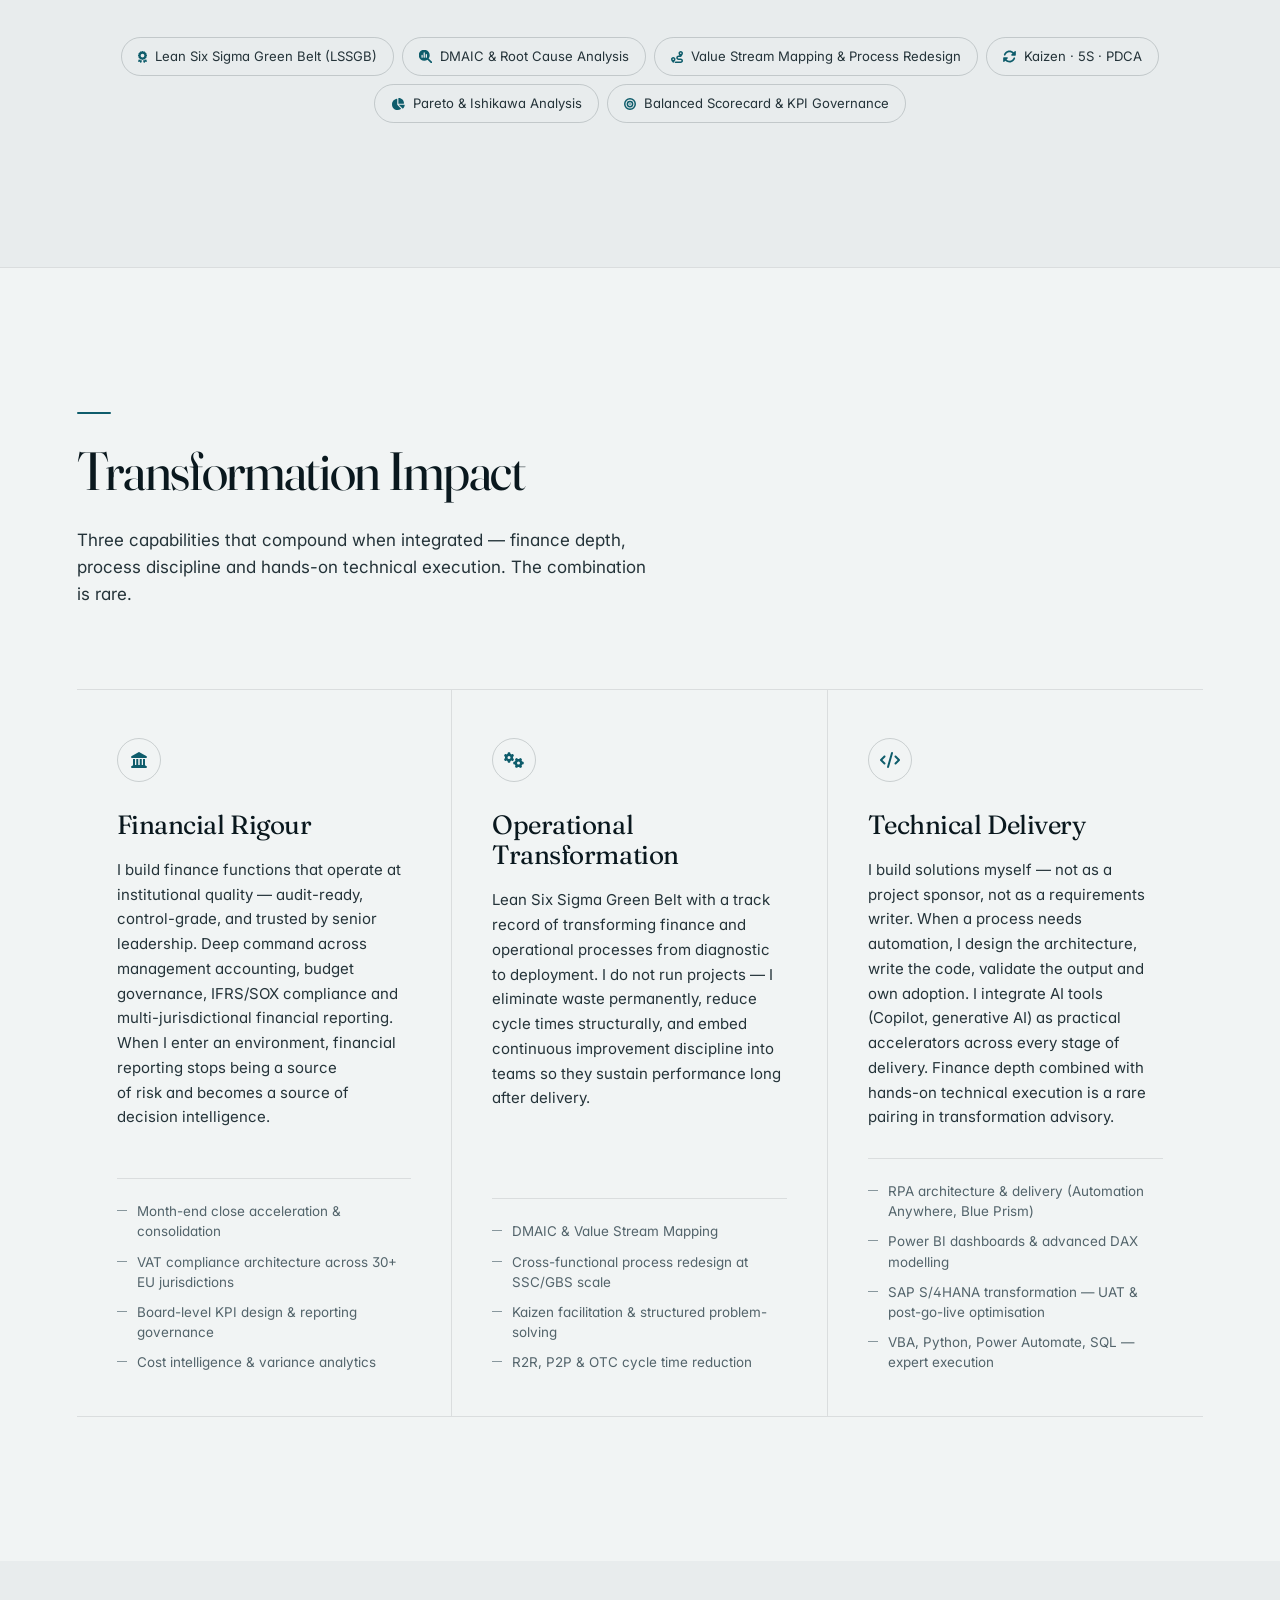
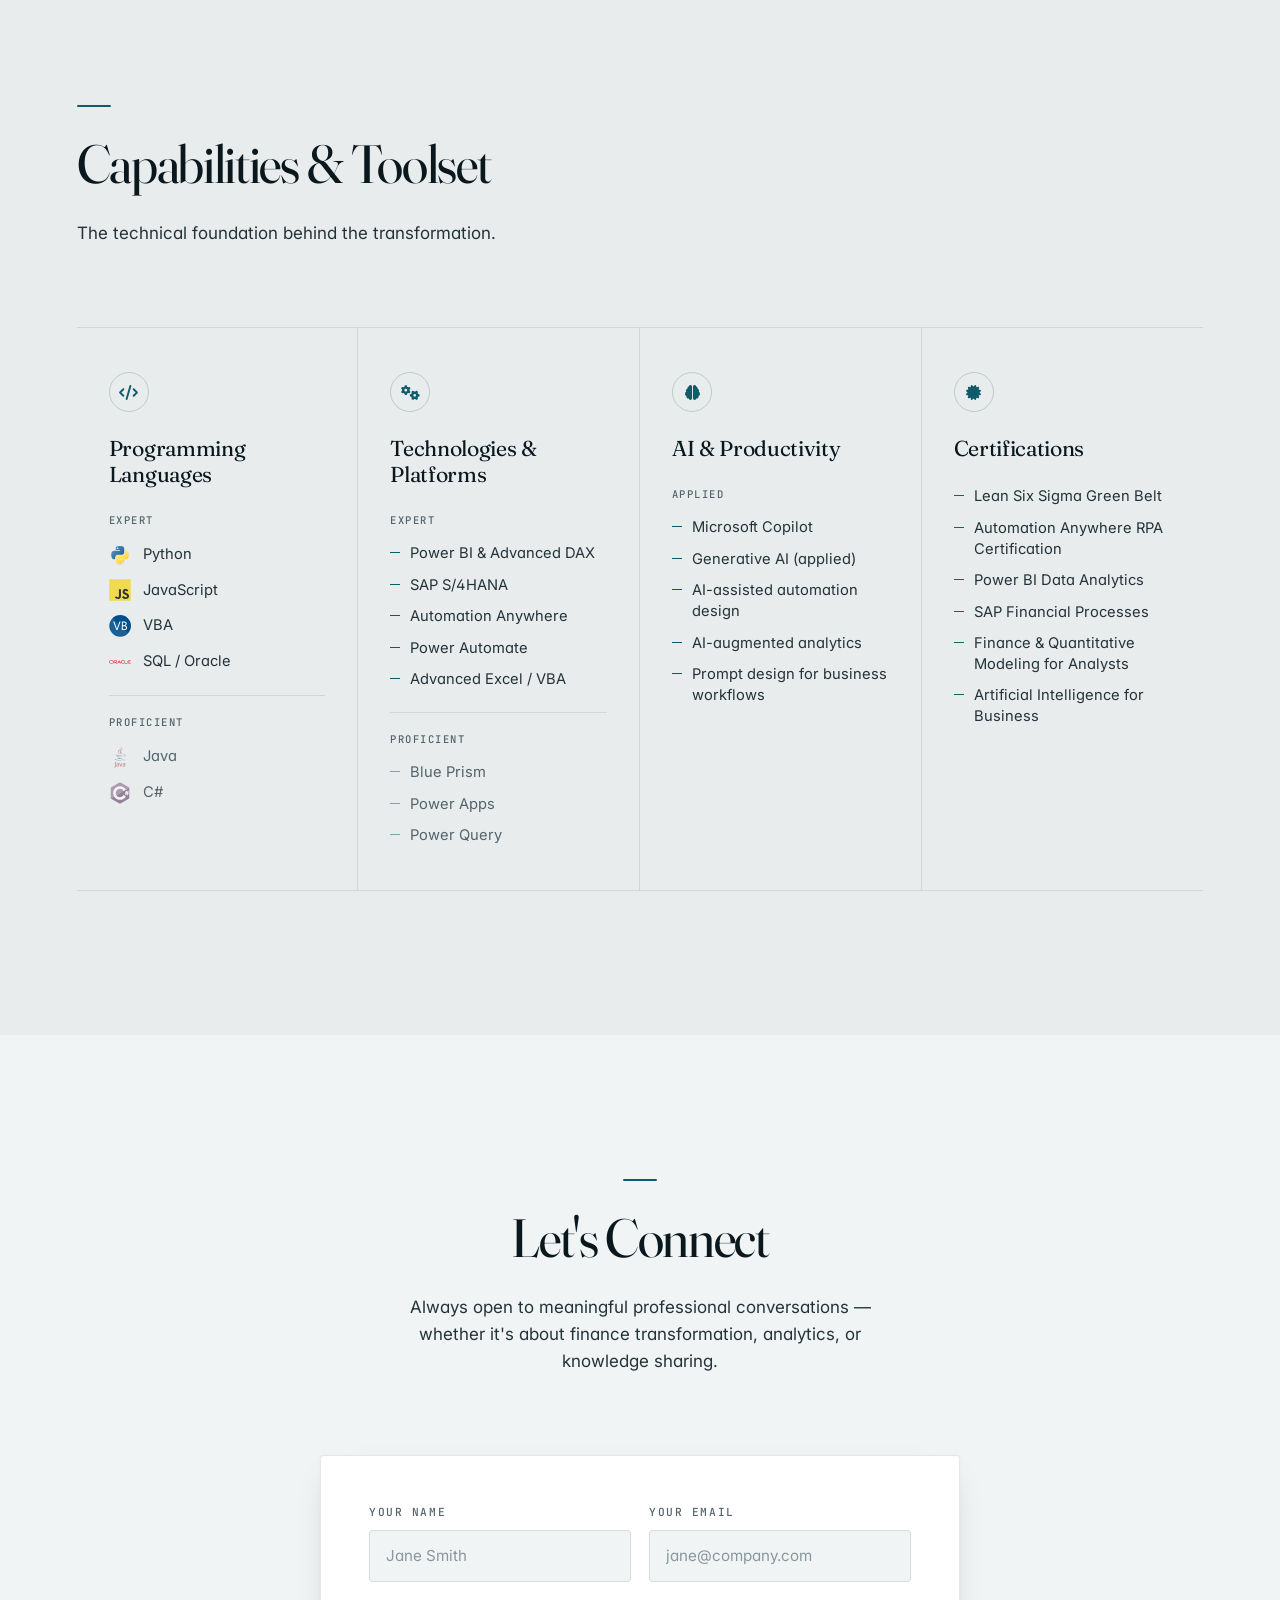
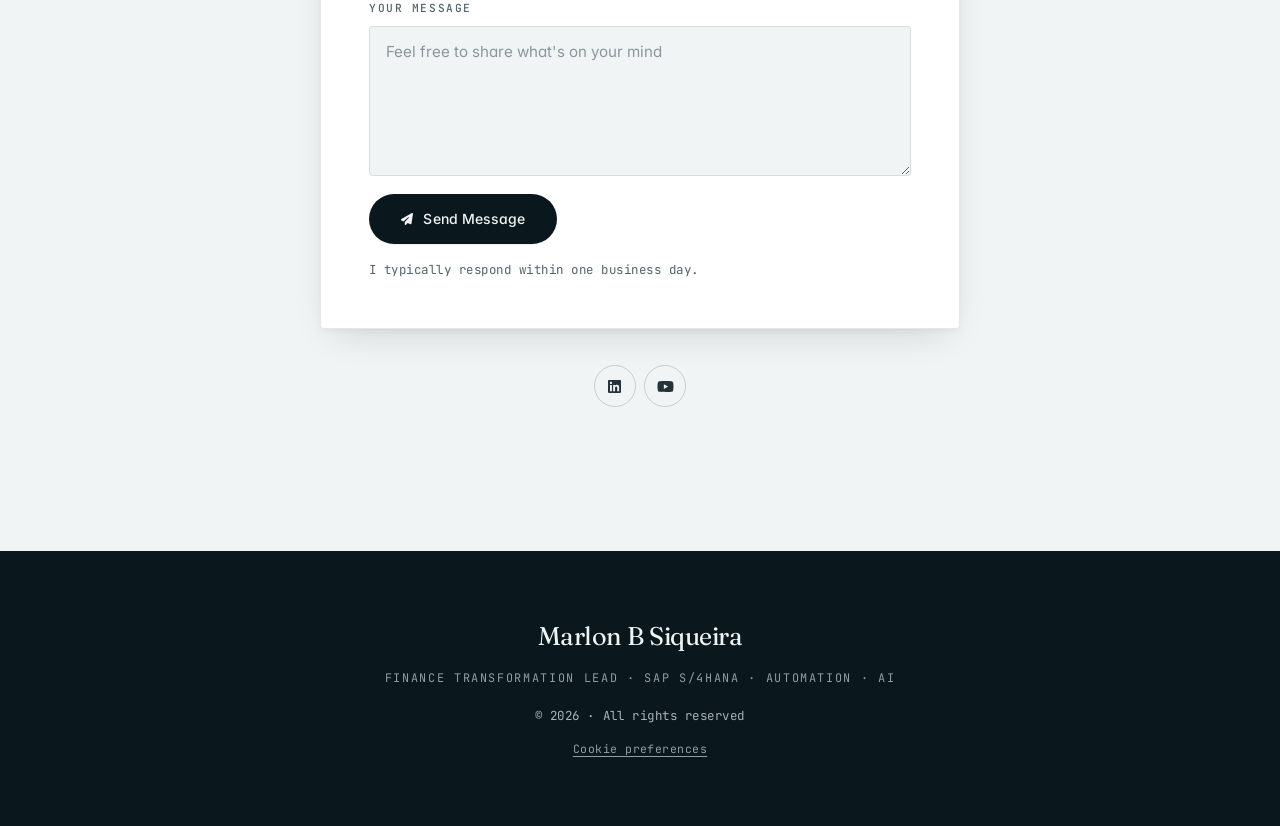
==== commit 922b9409: "New share card for LinkedIn and social previews Replaces og-cover.jpg (a cropped screenshot with cut" ====
--- a/index.html
+++ b/index.html
@@ -14,19 +14,19 @@
     <link rel="canonical" href="https://marlonbsiqueira.github.io/marlonbsiqueira/">
     <!-- Open Graph -->
     <meta property="og:type"        content="website">
-    <meta property="og:title"       content="Marlon B Siqueira | Finance Transformation Lead | SAP S/4HANA · Automation · Analytics">
-    <meta property="og:description" content="12+ years leading SAP S/4HANA finance transformation, intelligent automation and advanced analytics across multinational SSC/GBS environments. €200K+ savings. ~9 FTE efficiency impact.">
-    <meta property="og:image"       content="https://marlonbsiqueira.github.io/marlonbsiqueira/images/og-cover.jpg">
+    <meta property="og:title"       content="Marlon B Siqueira — Finance Transformation Lead">
+    <meta property="og:description" content="SAP S/4HANA, intelligent automation and analytics that deliver results: €200K+ productivity savings, ~9 FTE efficiency impact, 12+ years across Europe and Latin America. See the case studies.">
+    <meta property="og:image"       content="https://marlonbsiqueira.github.io/marlonbsiqueira/images/og-card.jpg">
     <meta property="og:image:width"  content="1200">
-    <meta property="og:image:height" content="630">
-    <meta property="og:image:alt"   content="Marlon B Siqueira — Finance Transformation Lead portfolio">
+    <meta property="og:image:height" content="627">
+    <meta property="og:image:alt"   content="Marlon B Siqueira, Finance Transformation Lead: €200K+ productivity savings, ~9 FTE efficiency impact, 12+ years international">
     <meta property="og:url"         content="https://marlonbsiqueira.github.io/marlonbsiqueira/">
     <meta property="og:locale"      content="en_GB">
     <meta name="twitter:card"       content="summary_large_image">
-    <meta name="twitter:title"      content="Marlon B Siqueira | Finance Transformation Lead | SAP S/4HANA · Automation · Analytics">
-    <meta name="twitter:description" content="SAP S/4HANA · Intelligent Automation · Advanced Analytics · SSC/GBS · 12+ years international experience.">
-    <meta name="twitter:image"      content="https://marlonbsiqueira.github.io/marlonbsiqueira/images/og-cover.jpg">
-    <meta name="twitter:image:alt"  content="Marlon B Siqueira — Finance Transformation Lead portfolio">
+    <meta name="twitter:title"      content="Marlon B Siqueira — Finance Transformation Lead">
+    <meta name="twitter:description" content="SAP S/4HANA, intelligent automation and analytics that deliver results: €200K+ productivity savings, ~9 FTE efficiency impact, 12+ years across Europe and Latin America.">
+    <meta name="twitter:image"      content="https://marlonbsiqueira.github.io/marlonbsiqueira/images/og-card.jpg">
+    <meta name="twitter:image:alt"  content="Marlon B Siqueira, Finance Transformation Lead: €200K+ productivity savings, ~9 FTE efficiency impact, 12+ years international">
     <!-- hreflang -->
     <link rel="alternate" hreflang="en" href="https://marlonbsiqueira.github.io/marlonbsiqueira/">
     <link rel="alternate" hreflang="pt" href="https://marlonbsiqueira.github.io/marlonbsiqueira/?lang=pt">
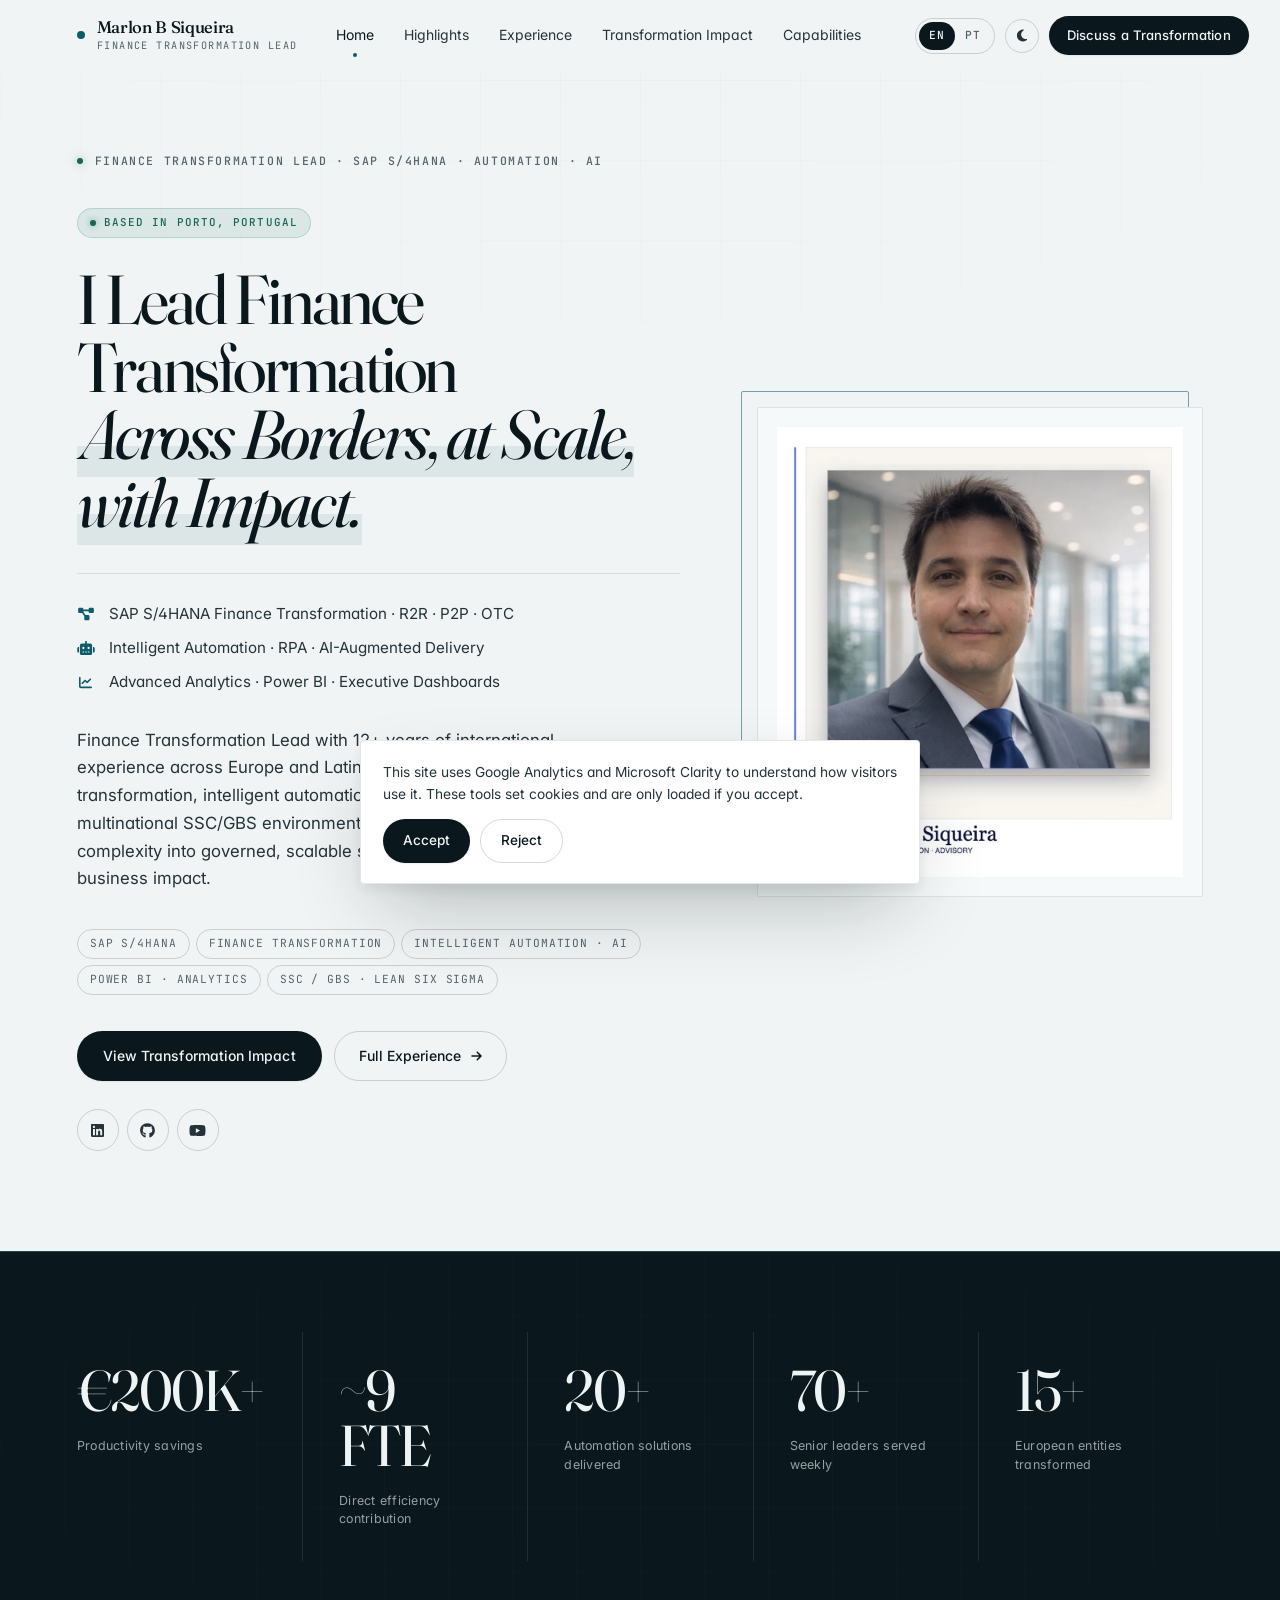
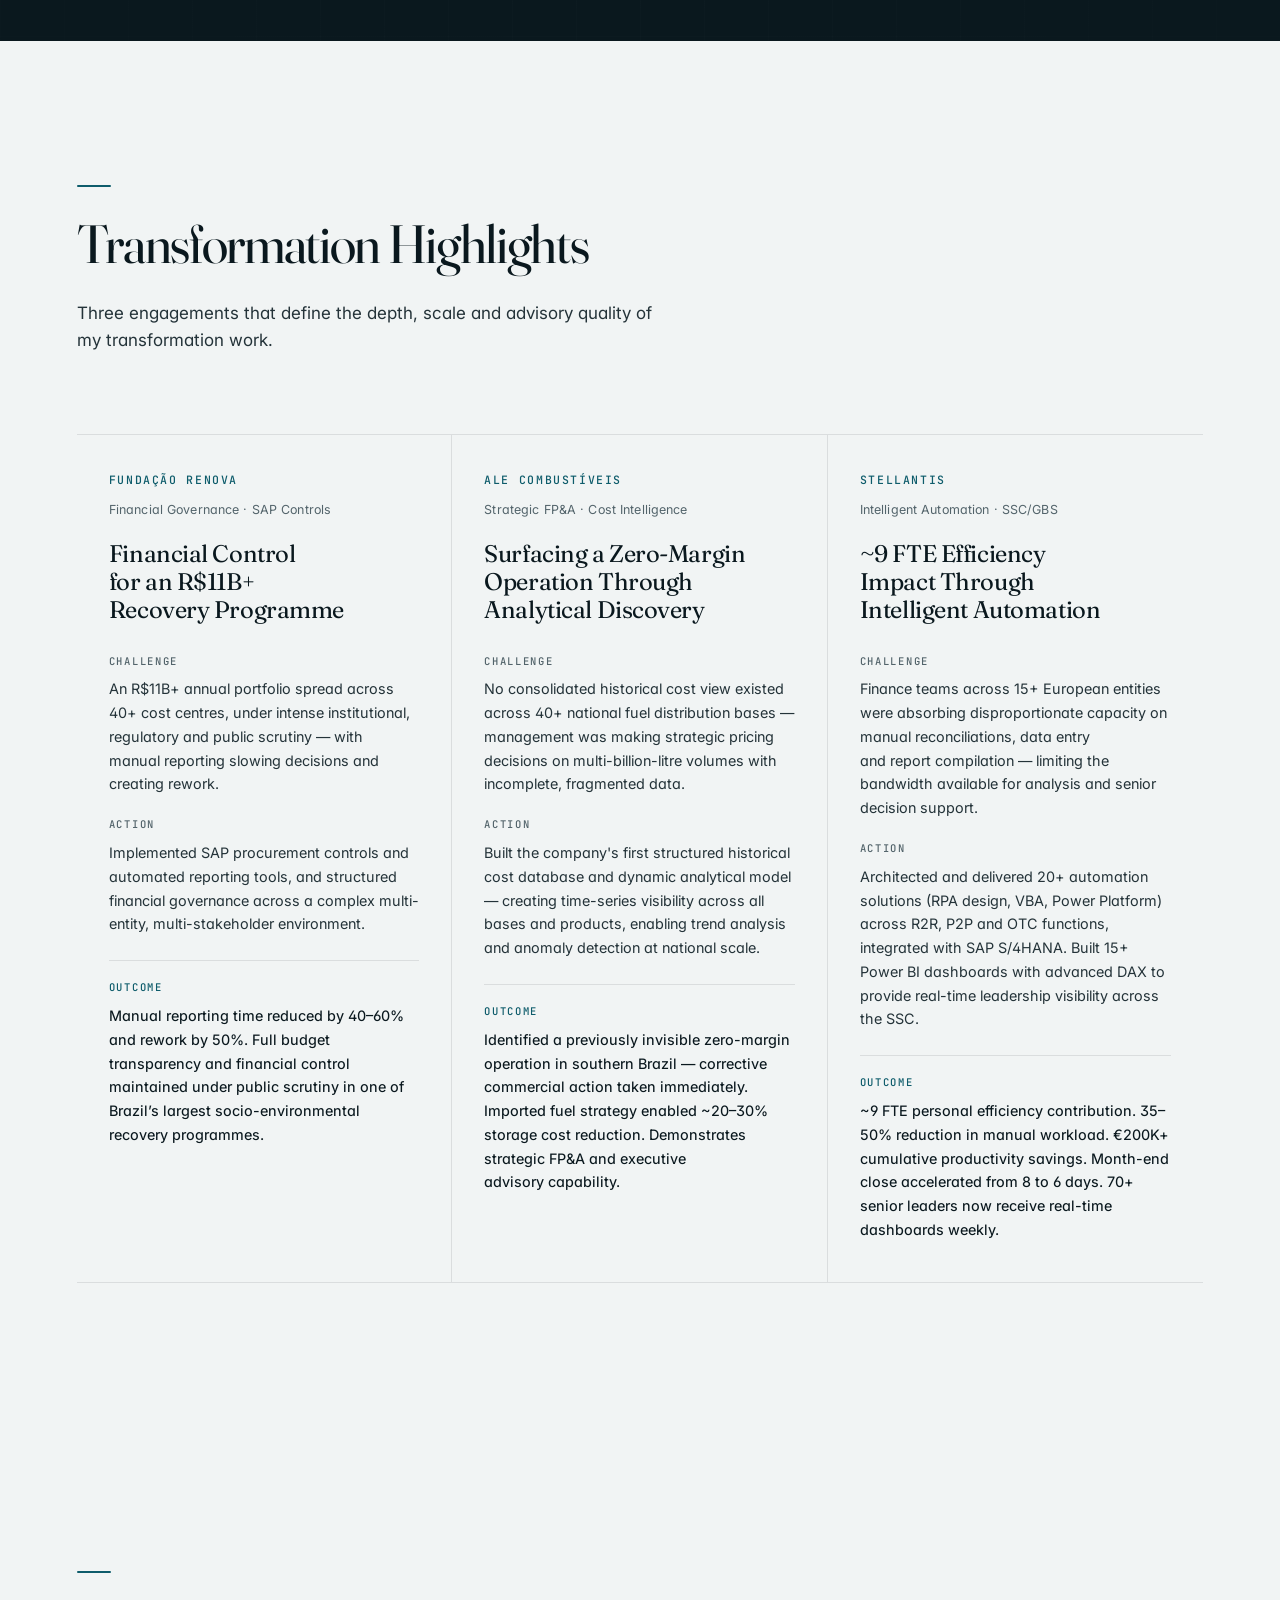
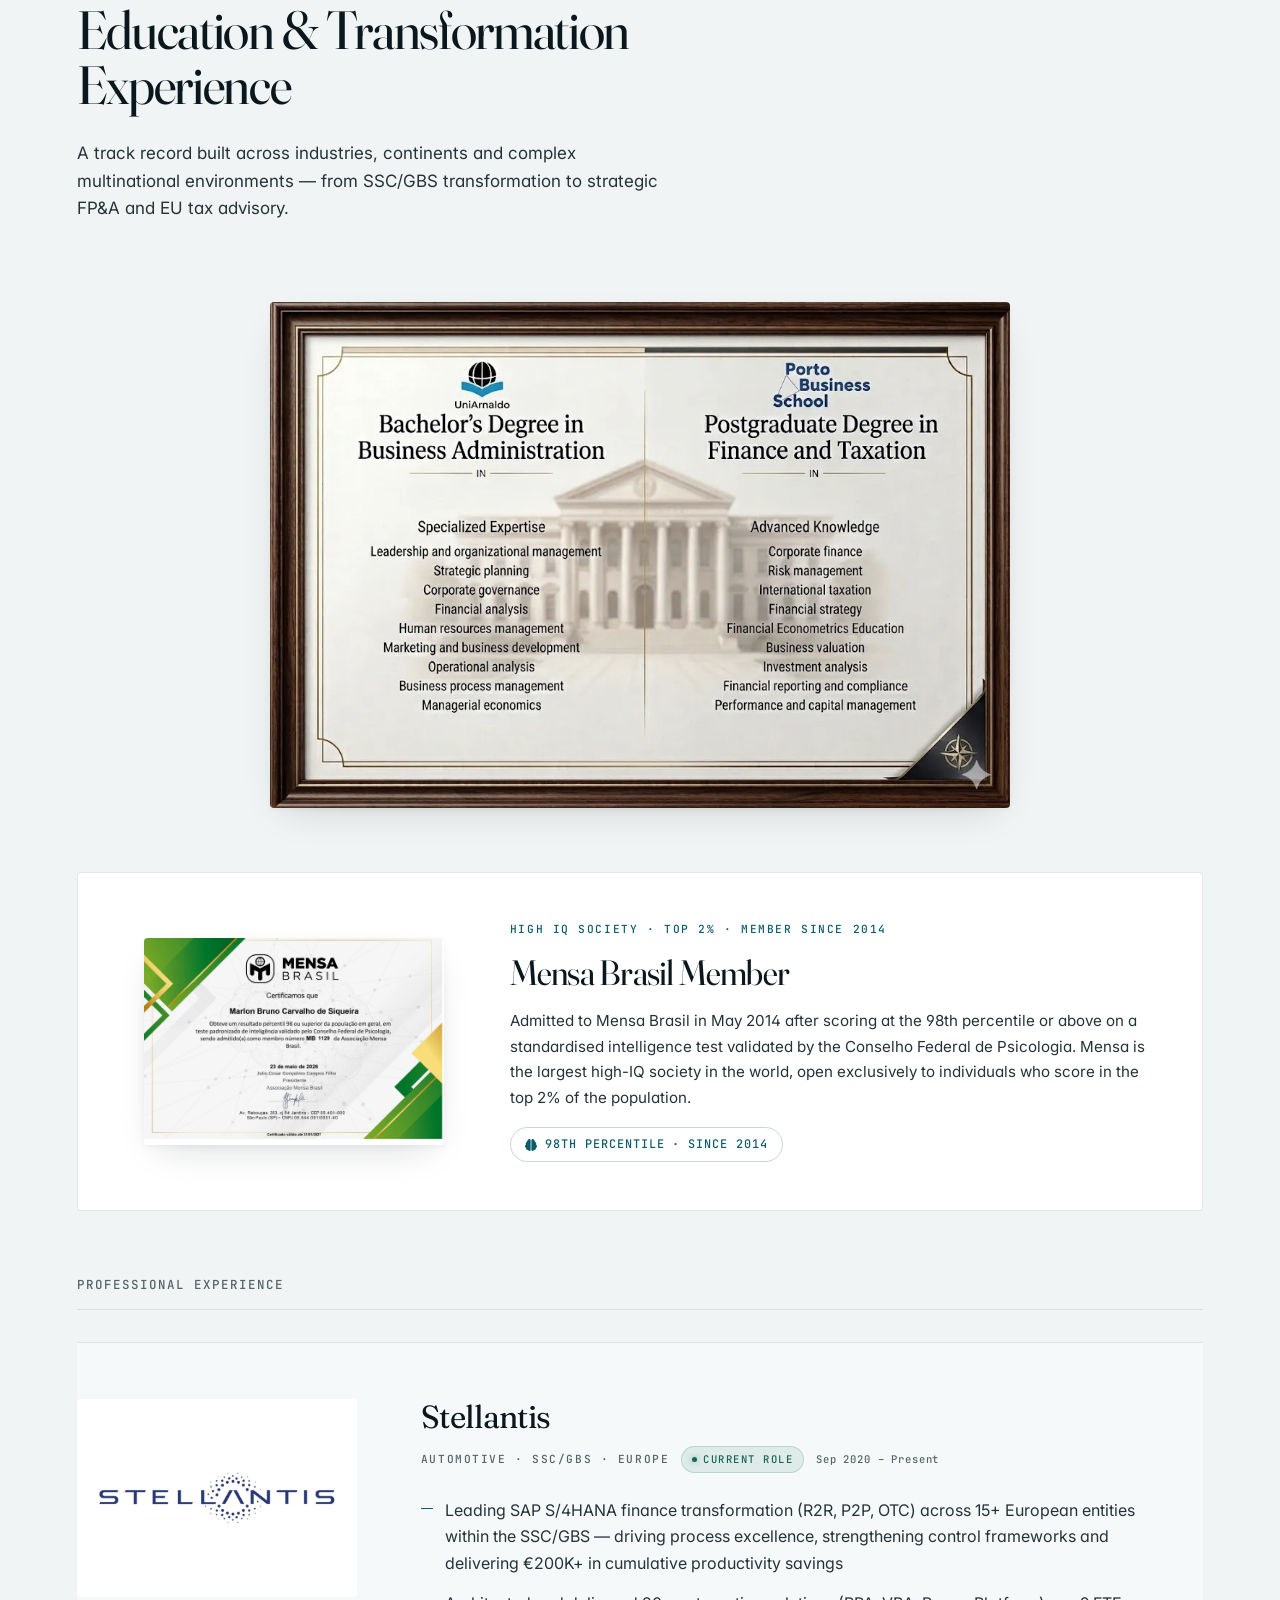
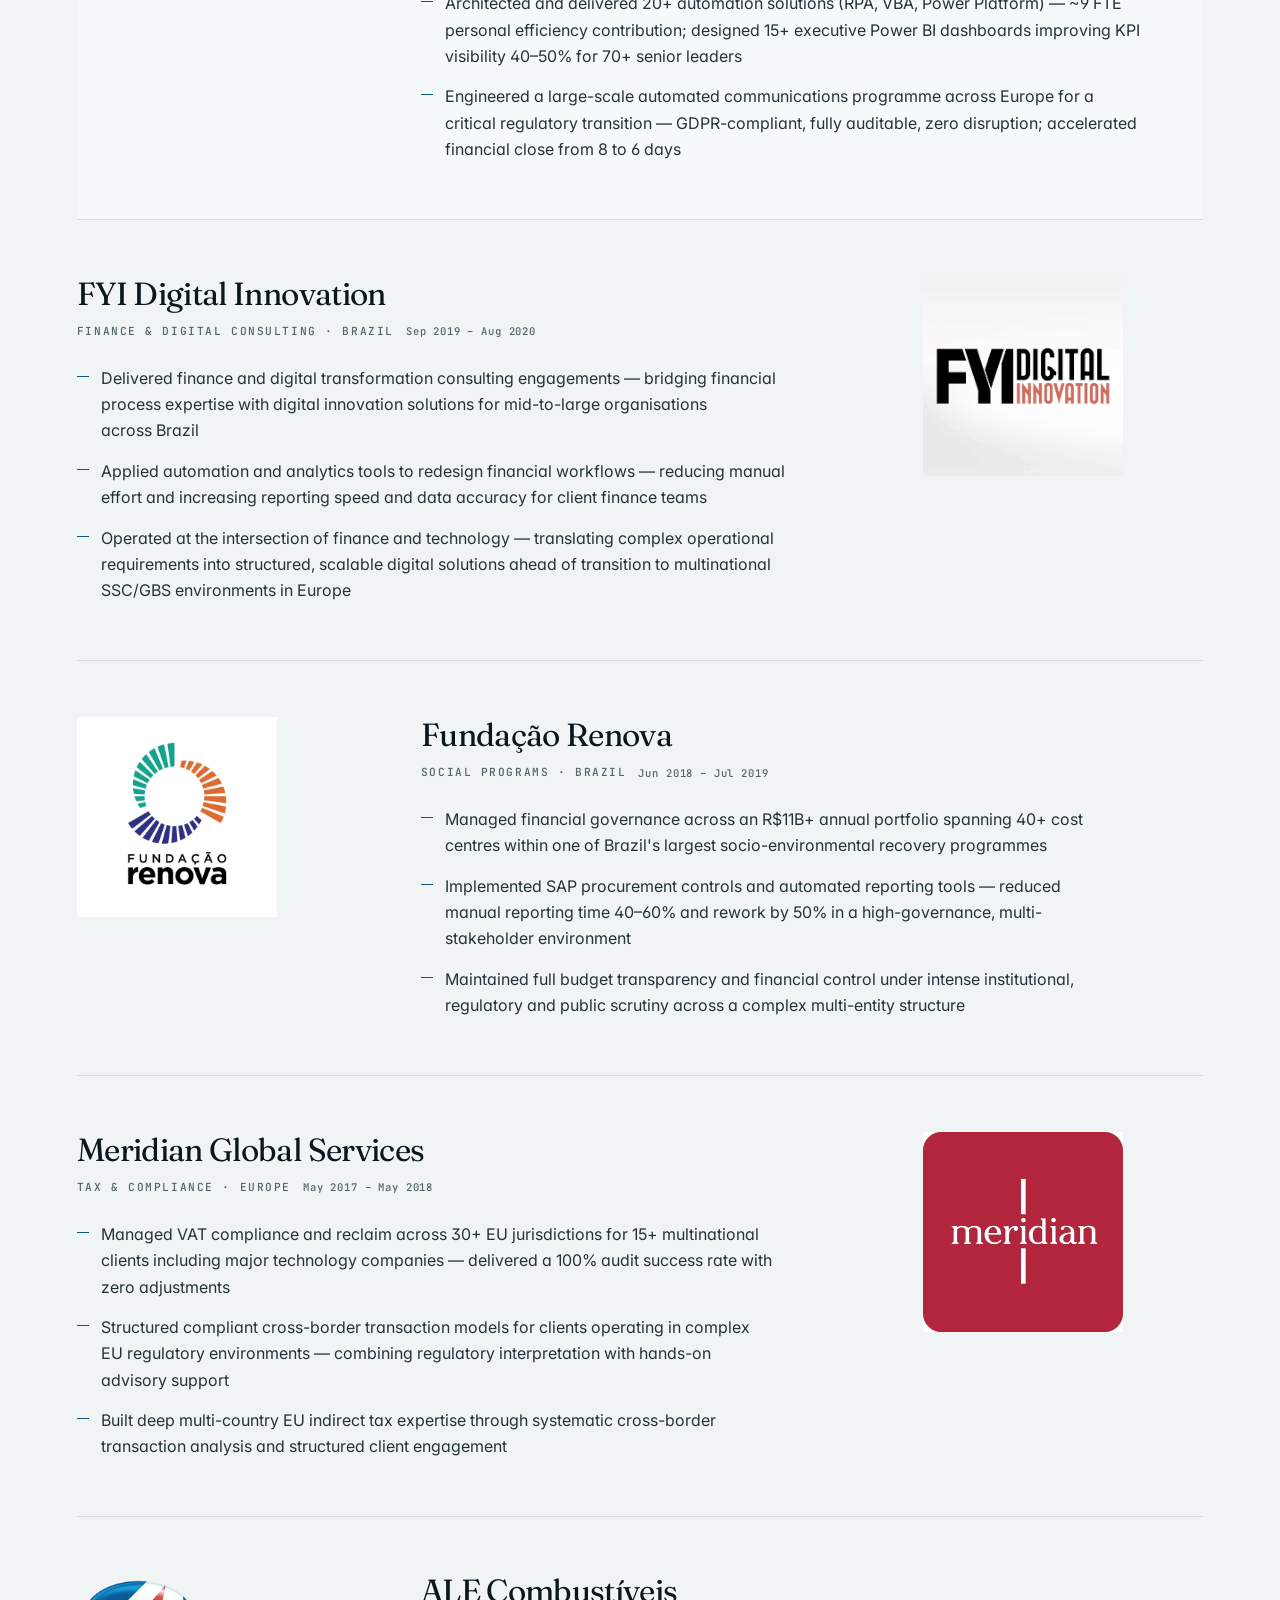
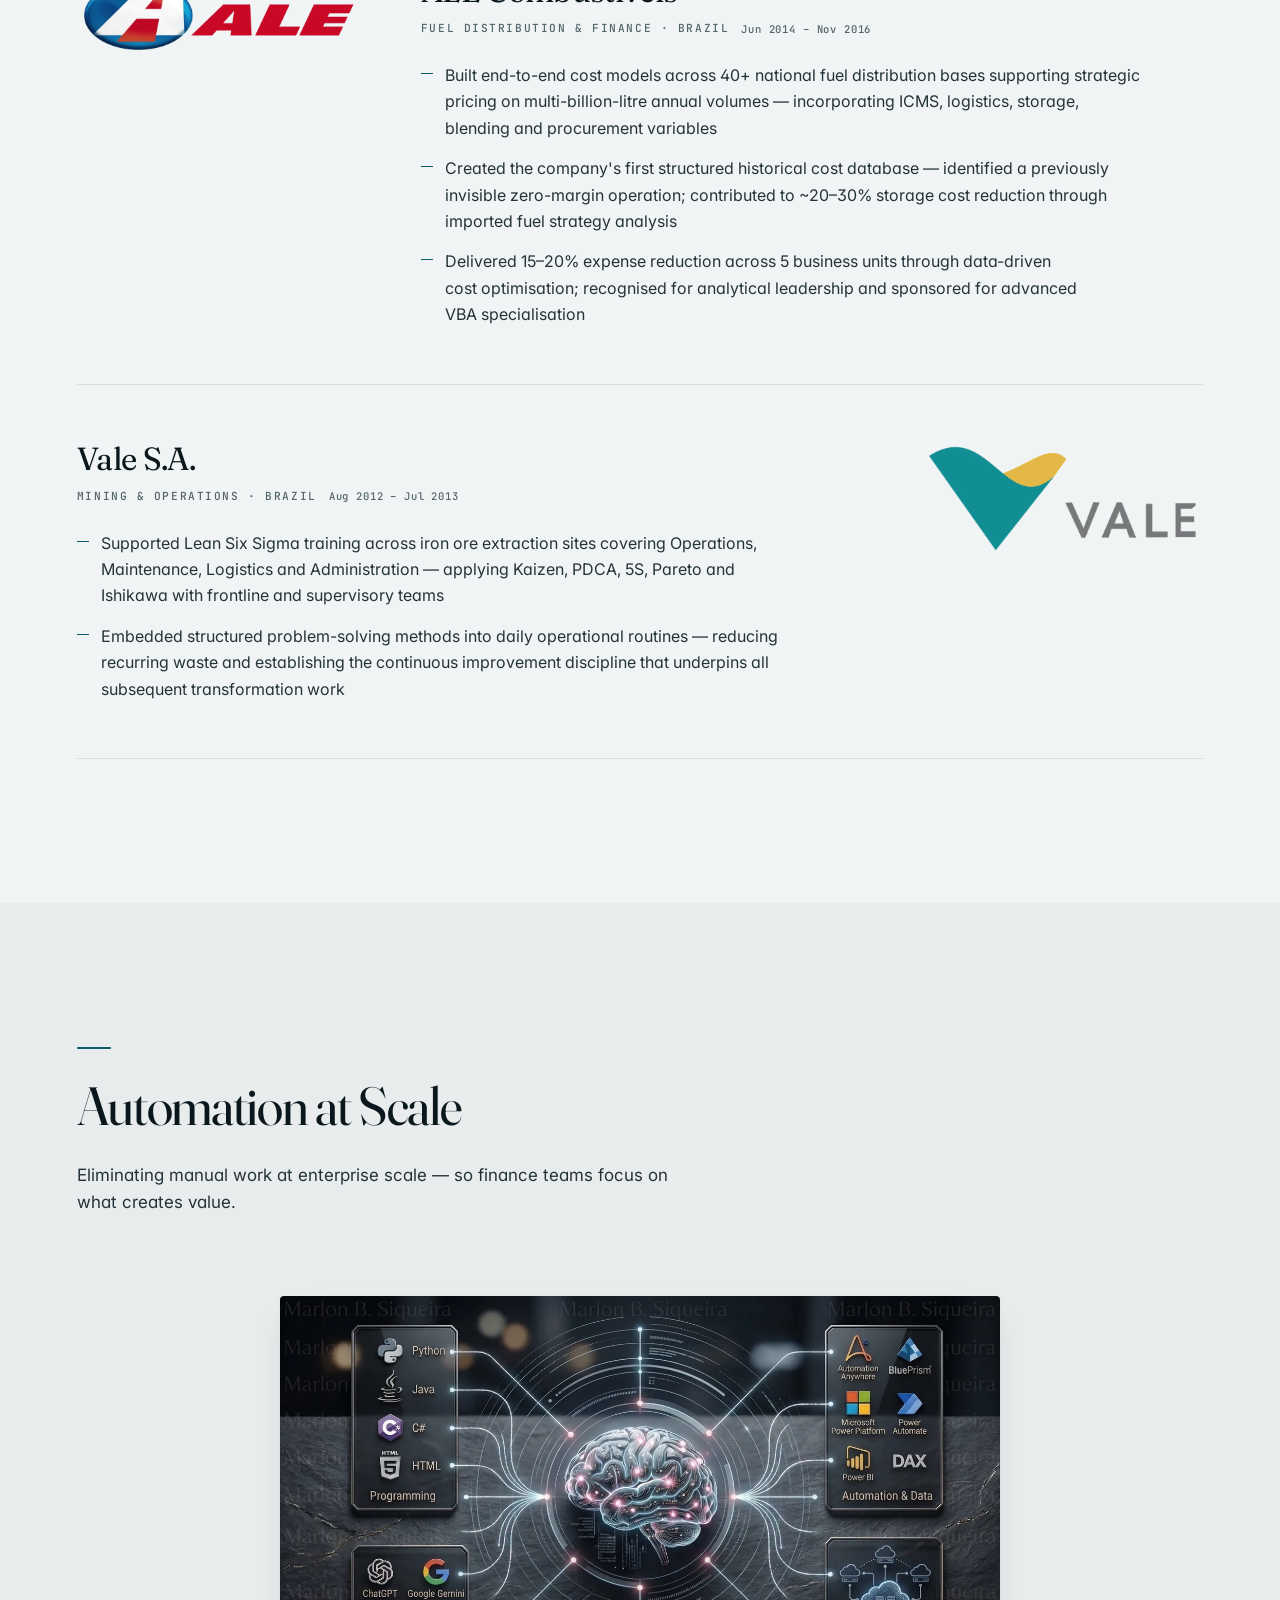
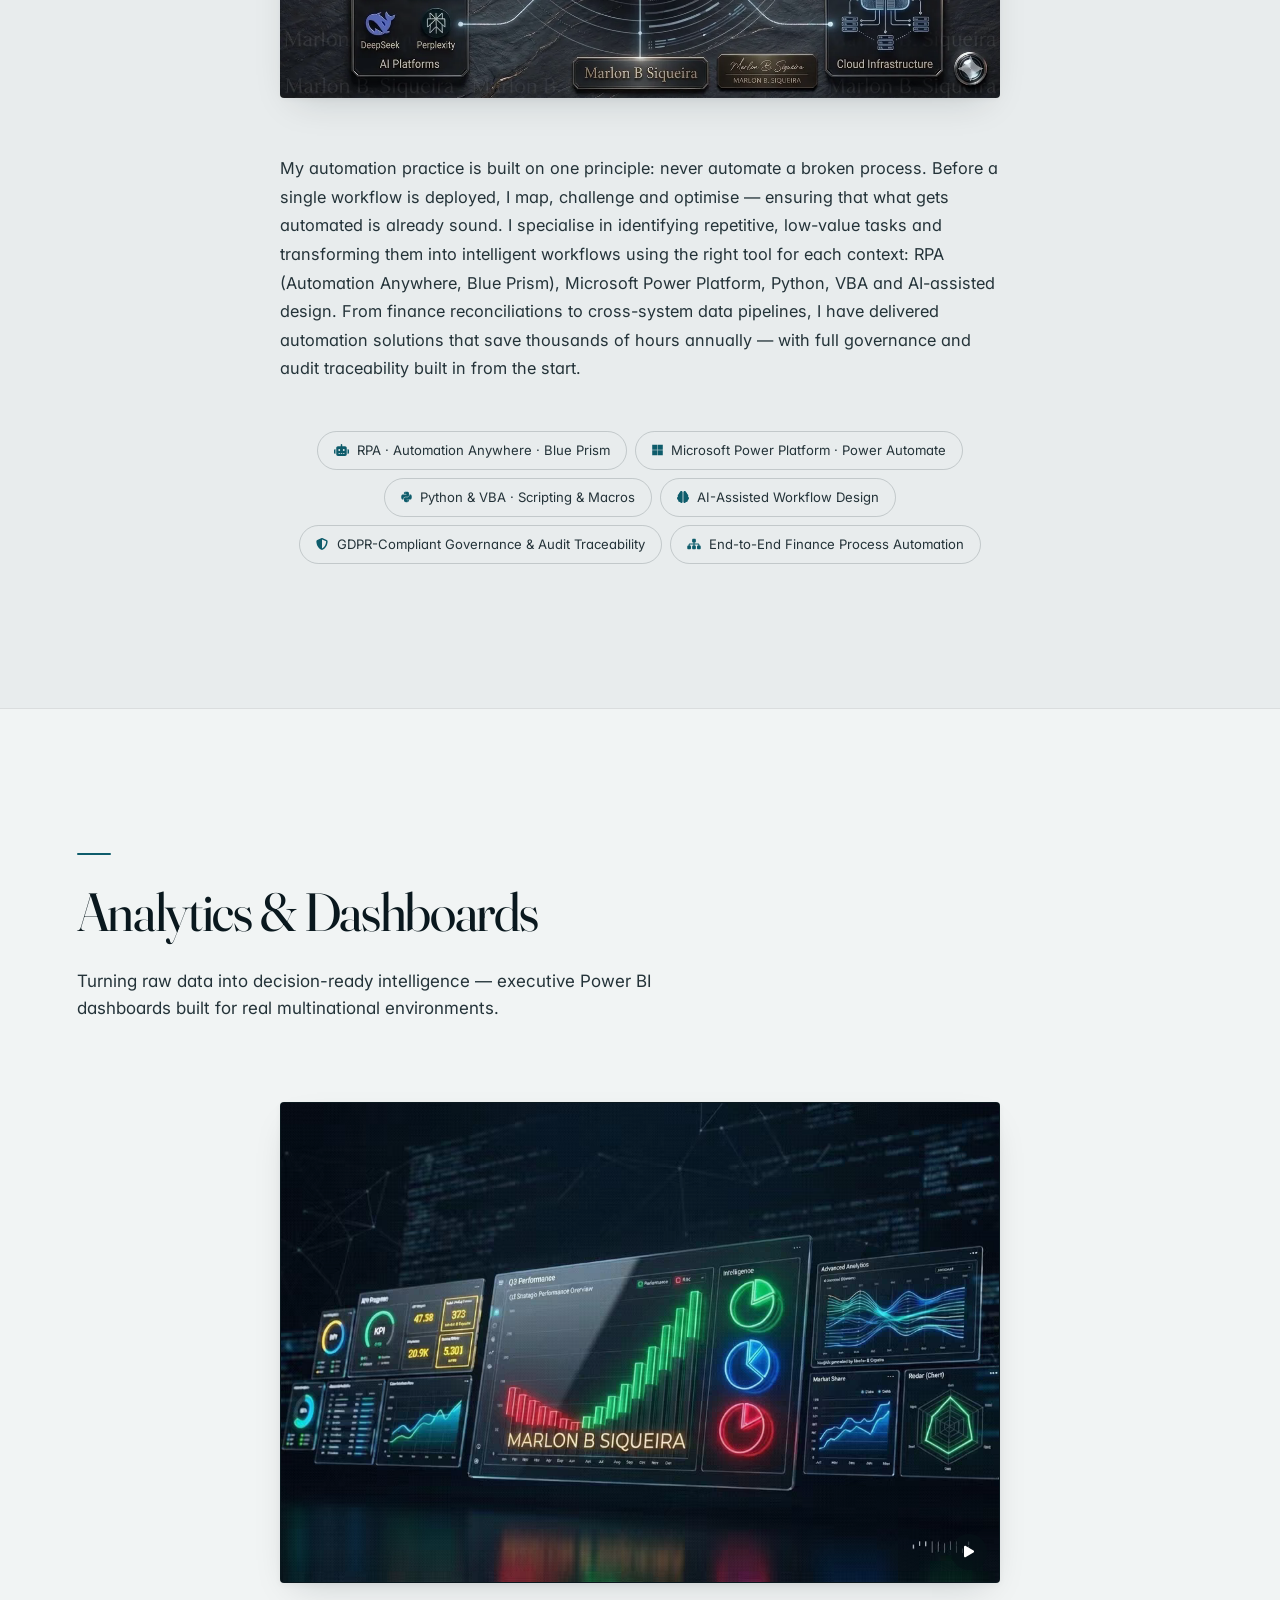
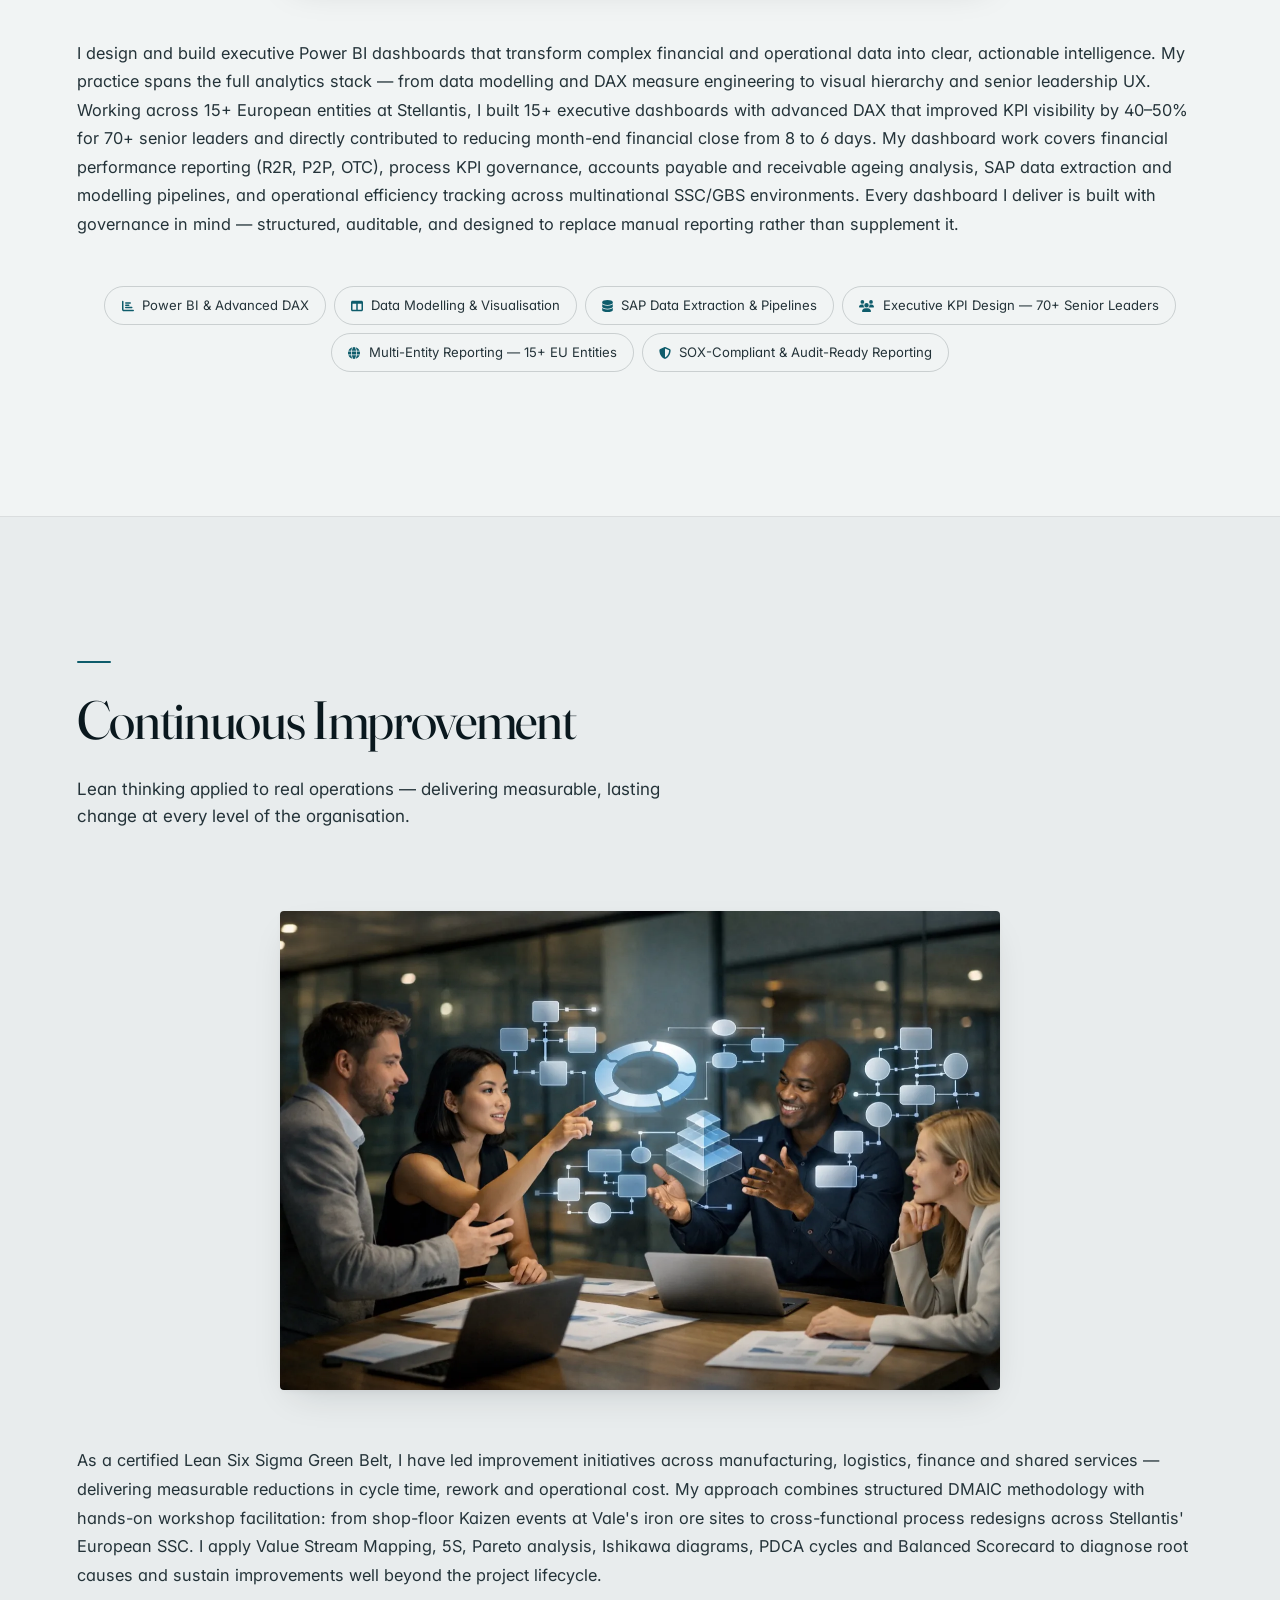
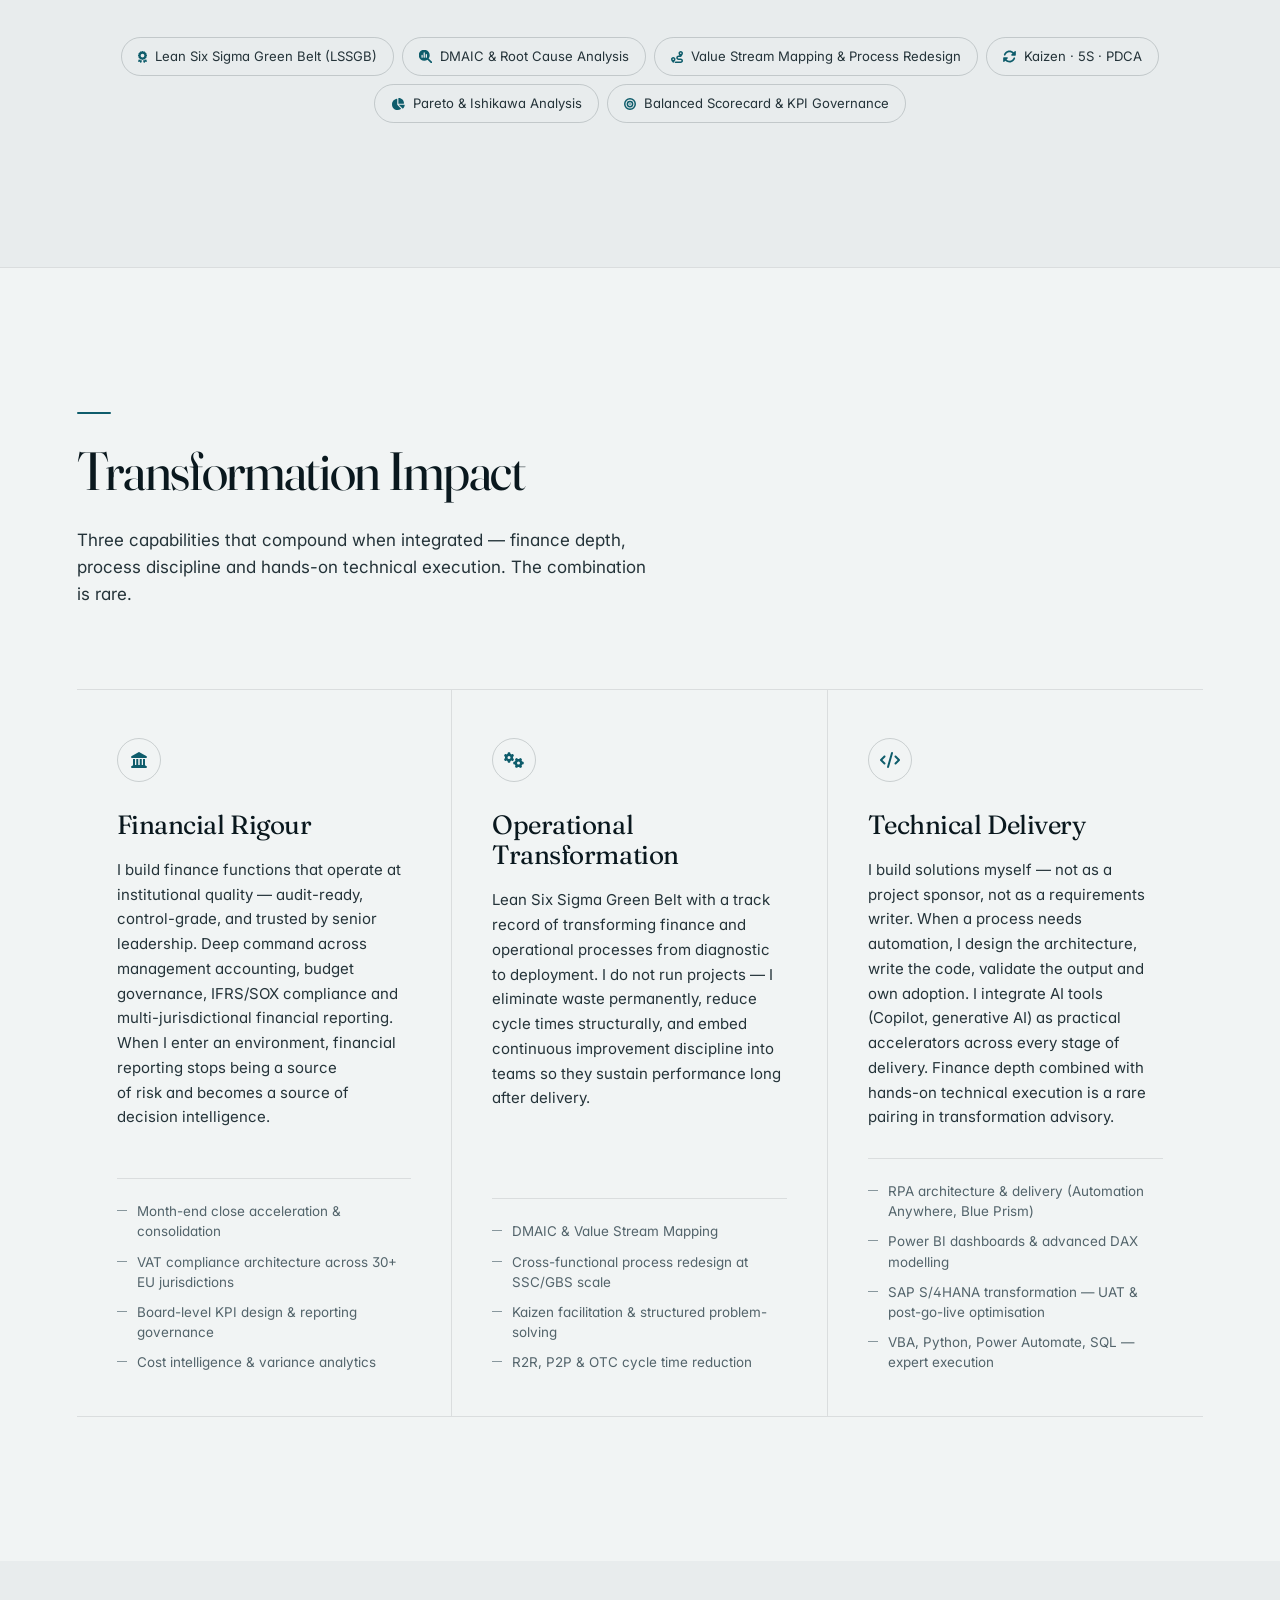
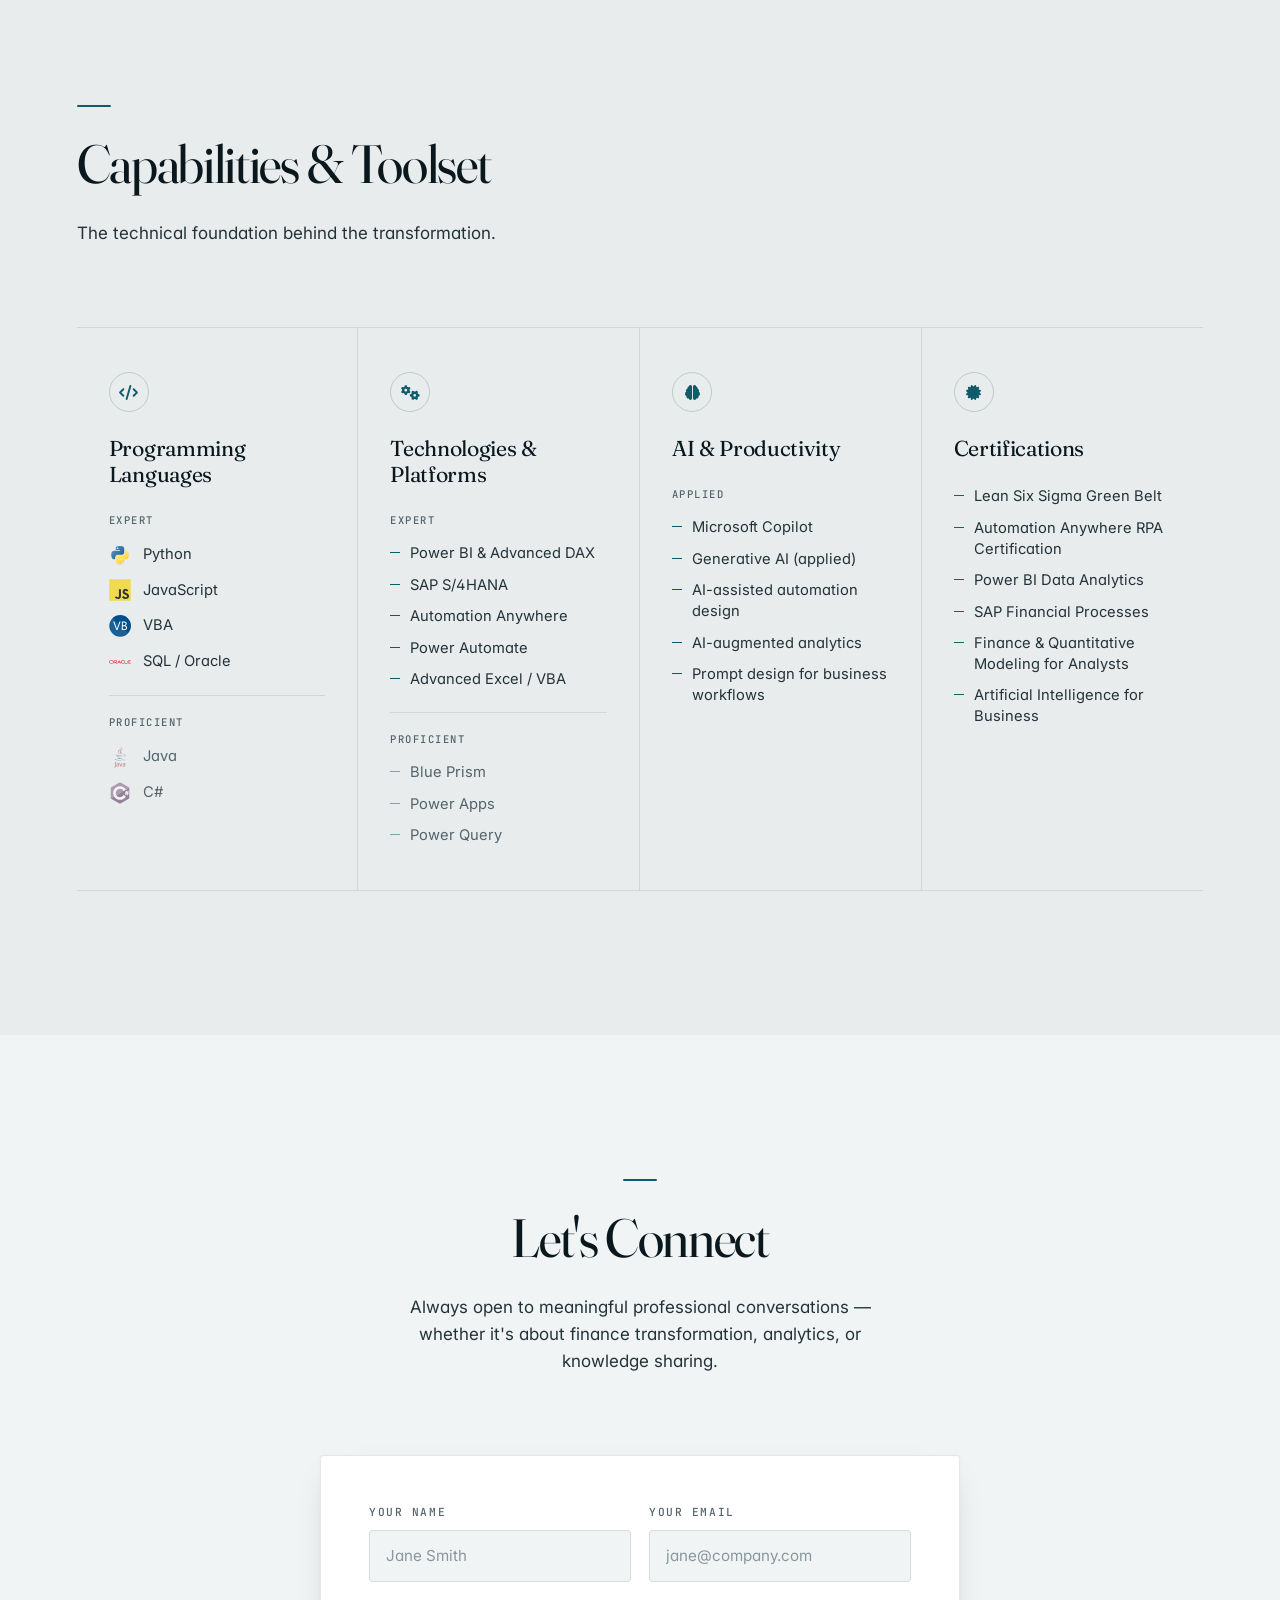
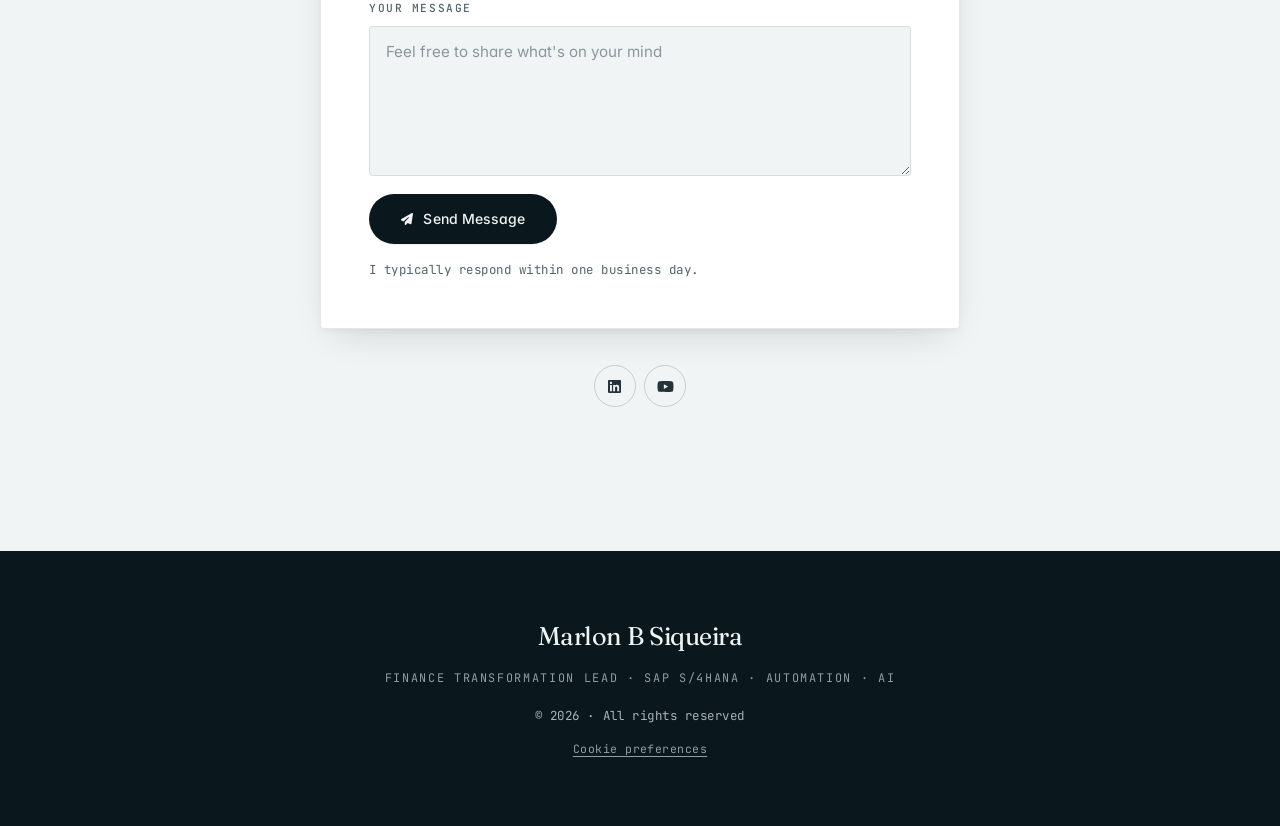
==== commit e222145c: "Show savings as €200K+ and feature Fundação Renova among the highlights Co-Authored-By: Claude Opus " ====
--- a/index.html
+++ b/index.html
@@ -308,8 +308,8 @@
         <section id="numbers" aria-label="Career metrics">
             <div class="numbers-grid">
                 <div class="number-card reveal">
-                    <span class="number-value" data-target="200" data-suffix="K+">200K+</span>
-                    <span class="number-label" data-i18n="num_savings">Productivity savings (EUR)</span>
+                    <span class="number-value" data-target="200" data-prefix="€" data-suffix="K+">€200K+</span>
+                    <span class="number-label" data-i18n="num_savings">Productivity savings</span>
                 </div>
                 <div class="number-card reveal">
                     <span class="number-value" data-target="9" data-prefix="~" data-suffix=" FTE">~9 FTE</span>
@@ -338,22 +338,22 @@
             <div class="highlights-grid">
                 <article class="highlight-card reveal left">
                     <div class="highlight-meta">
-                        <span class="highlight-company">Stellantis</span>
-                        <span class="highlight-tag" data-i18n="hl_tag_1">Automation · Multi-Country Programme</span>
-                    </div>
-                    <h3 class="highlight-title" data-i18n="hl_1_title">Large-Scale Communications Automated Across Europe</h3>
+                        <span class="highlight-company">Fundação Renova</span>
+                        <span class="highlight-tag" data-i18n="hl_tag_1">Financial Governance · SAP Controls</span>
+                    </div>
+                    <h3 class="highlight-title" data-i18n="hl_1_title">Financial Control for an R$11B+ Recovery Programme</h3>
                     <div class="highlight-body">
                         <div class="highlight-step">
                             <span class="step-label" data-i18n="step_challenge">Challenge</span>
-                            <p data-i18n="hl_1_challenge">A critical regulatory transition required large-scale communications across multiple European countries — with full GDPR compliance, audit traceability and zero operational disruption across the SSC/GBS network.</p>
+                            <p data-i18n="hl_1_challenge">An R$11B+ annual portfolio spread across 40+ cost centres, under intense institutional, regulatory and public scrutiny — with manual reporting slowing decisions and creating rework.</p>
                         </div>
                         <div class="highlight-step">
                             <span class="step-label" data-i18n="step_action">Action</span>
-                            <p data-i18n="hl_1_action">Designed and built a rule-based automation programme from scratch — GDPR-compliant architecture, controlled pre-production and production movement, full audit traceability. Served as the integration point between finance, legal, IT and external consultancies across multiple jurisdictions.</p>
+                            <p data-i18n="hl_1_action">Implemented SAP procurement controls and automated reporting tools, and structured financial governance across a complex multi-entity, multi-stakeholder environment.</p>
                         </div>
                         <div class="highlight-step highlight-outcome">
                             <span class="step-label" data-i18n="step_outcome">Outcome</span>
-                            <p data-i18n="hl_1_outcome">Communications delivered at scale across Europe. Zero operational disruption. Full audit trail maintained. Programme template adopted as the standard for future regulatory transition initiatives across the SSC.</p>
+                            <p data-i18n="hl_1_outcome">Manual reporting time reduced by 40–60% and rework by 50%. Full budget transparency and financial control maintained under public scrutiny in one of Brazil’s largest socio-environmental recovery programmes.</p>
                         </div>
                     </div>
                 </article>
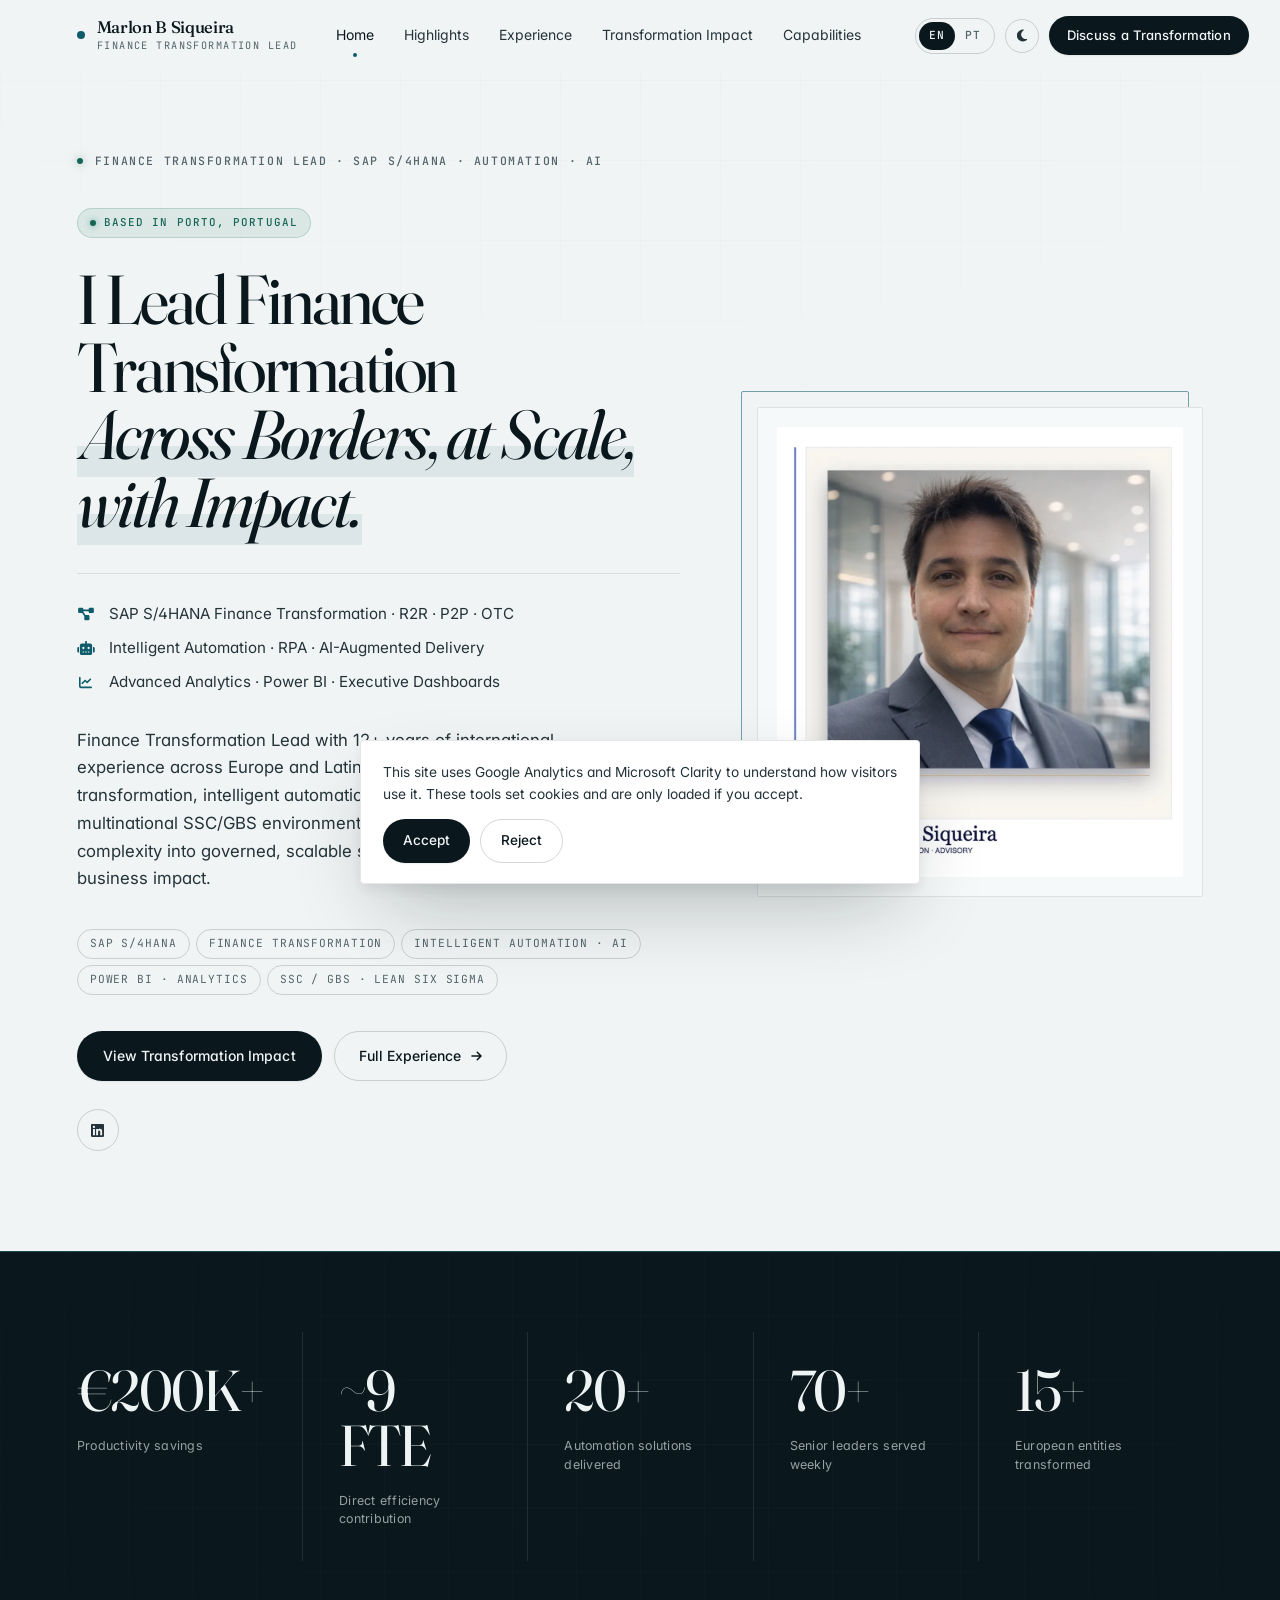
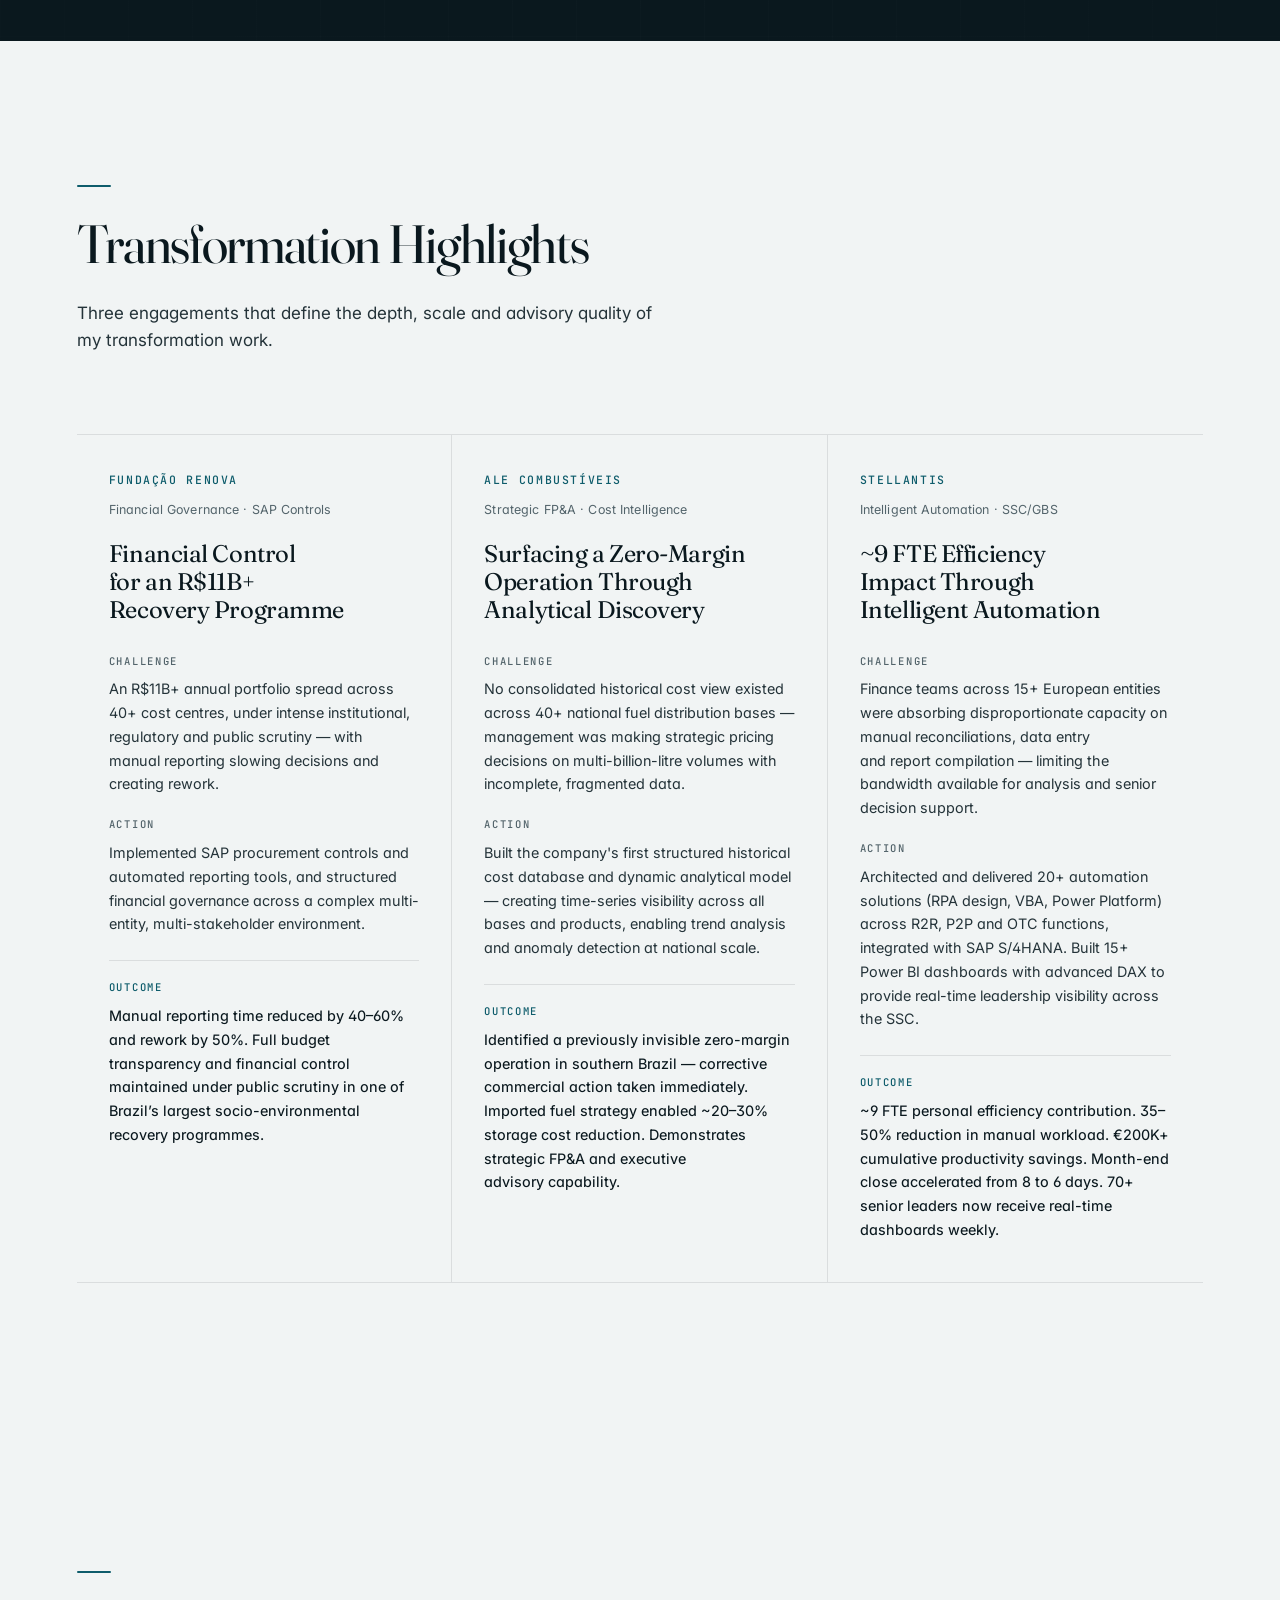
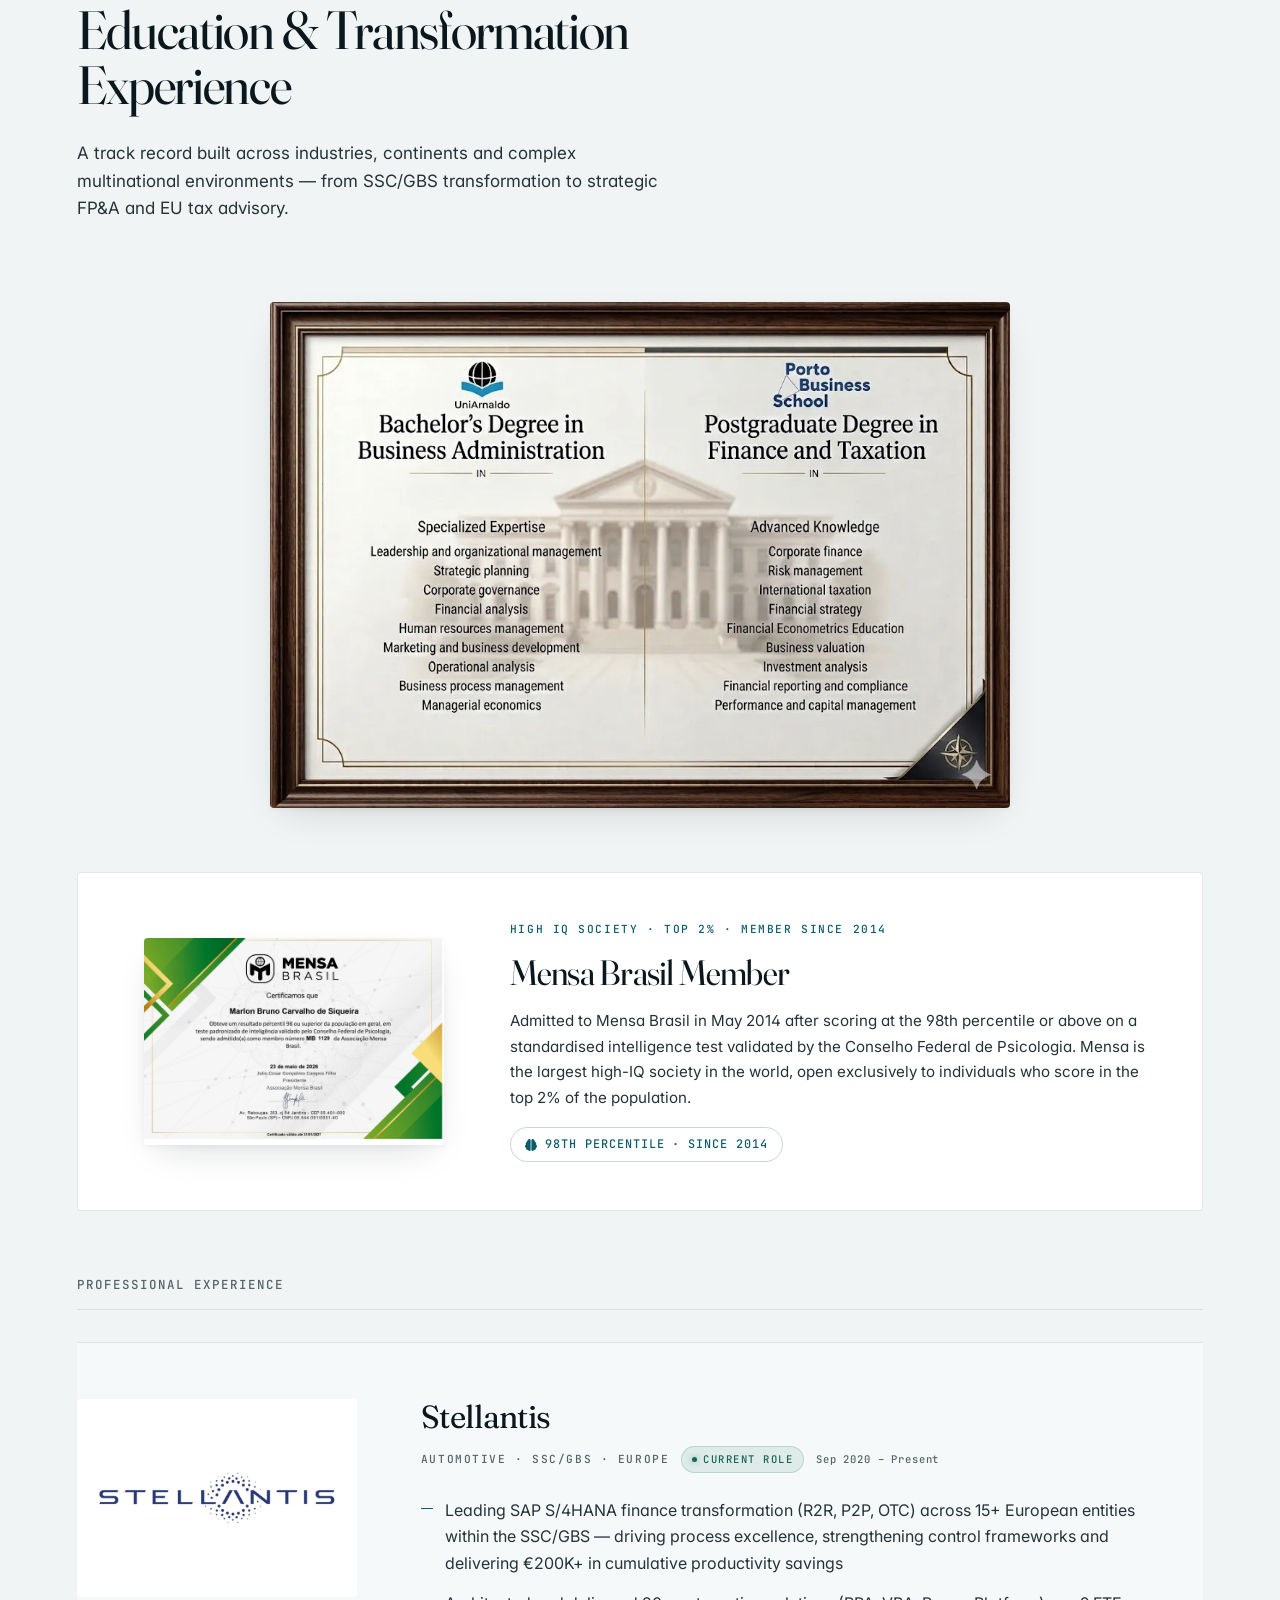
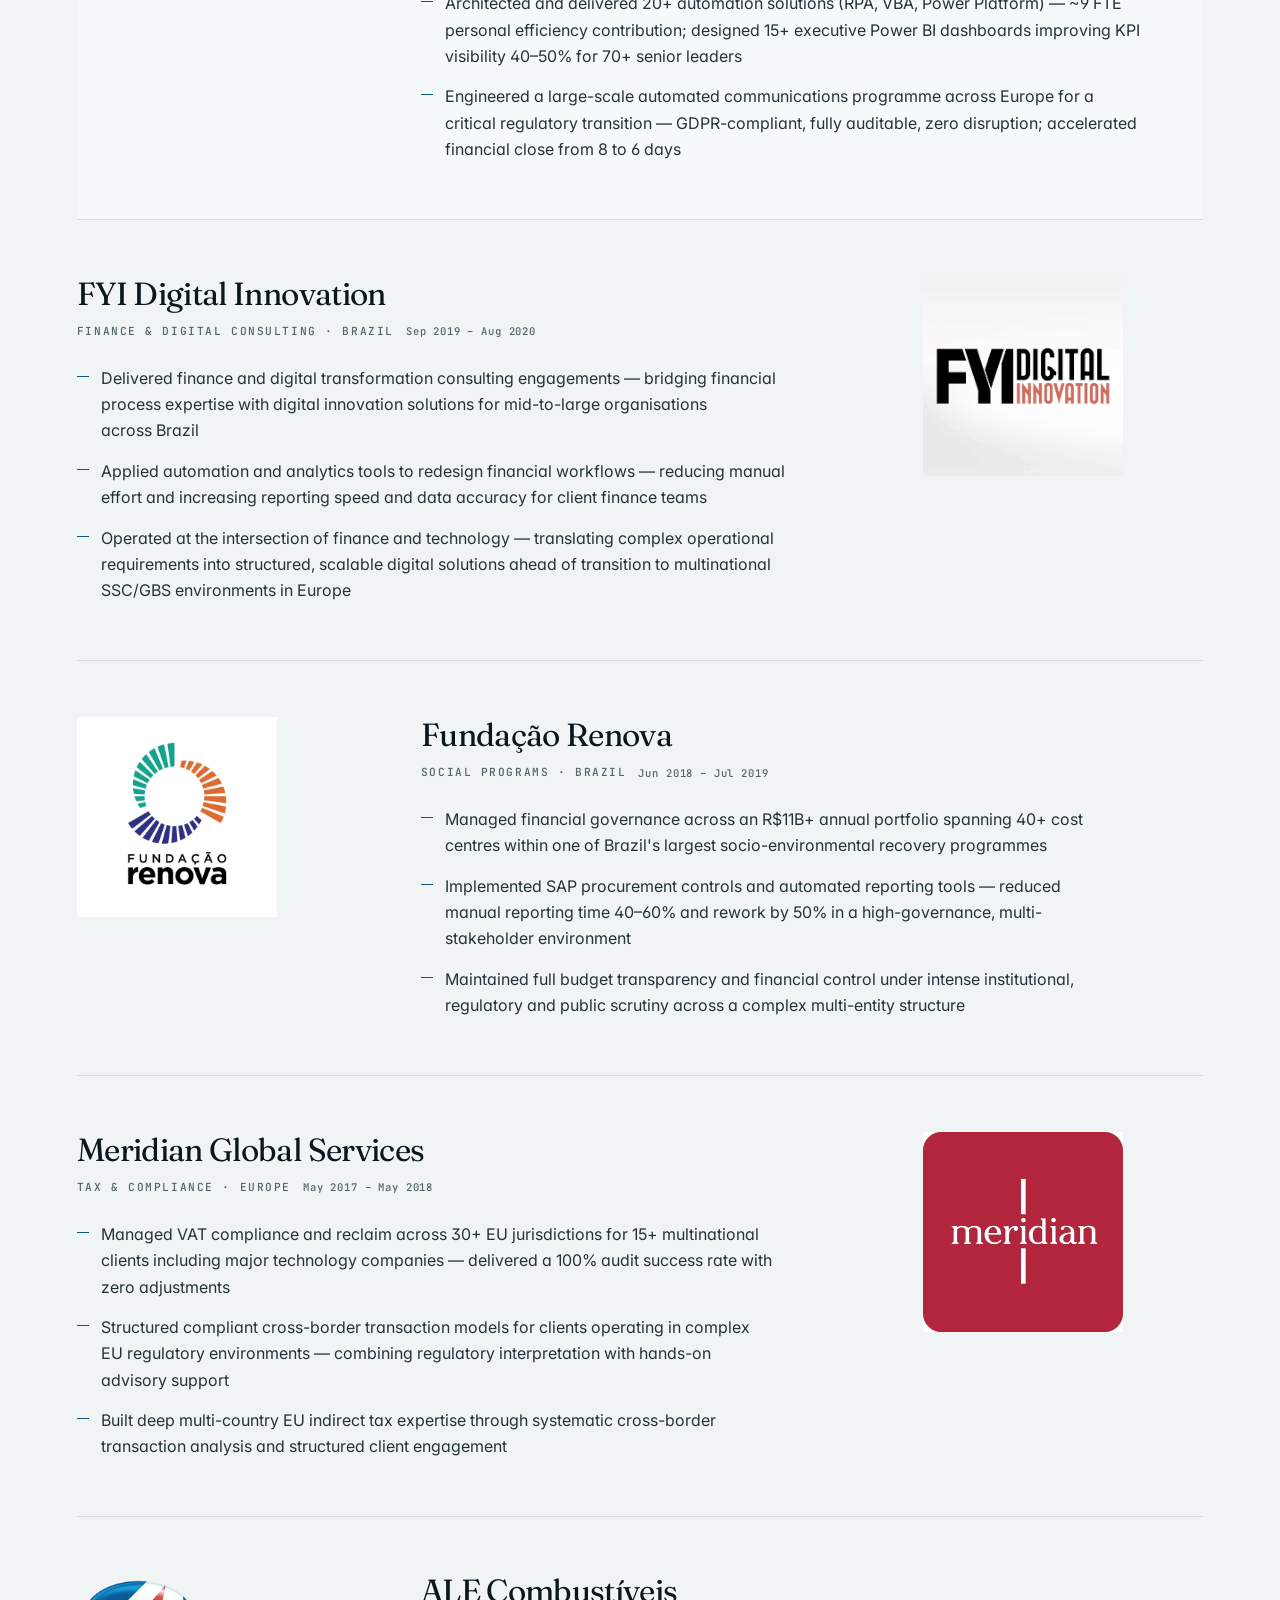
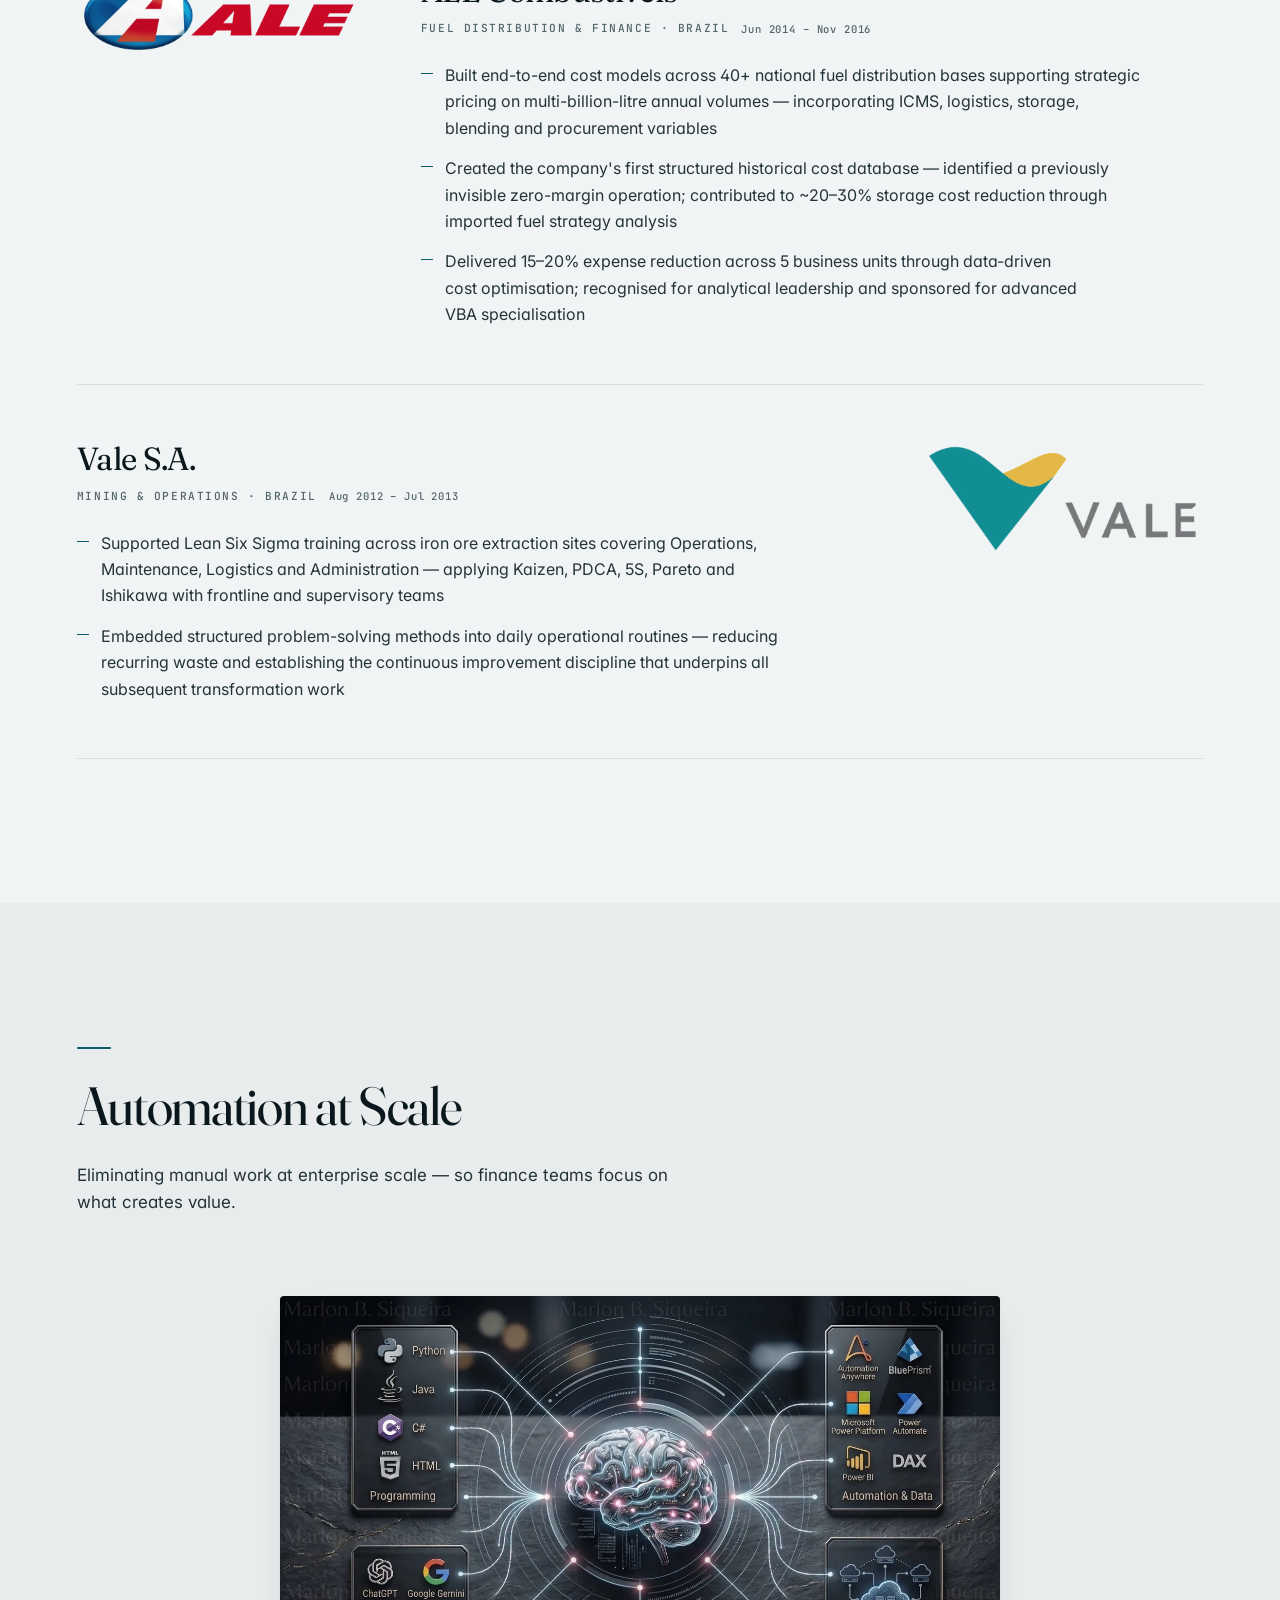
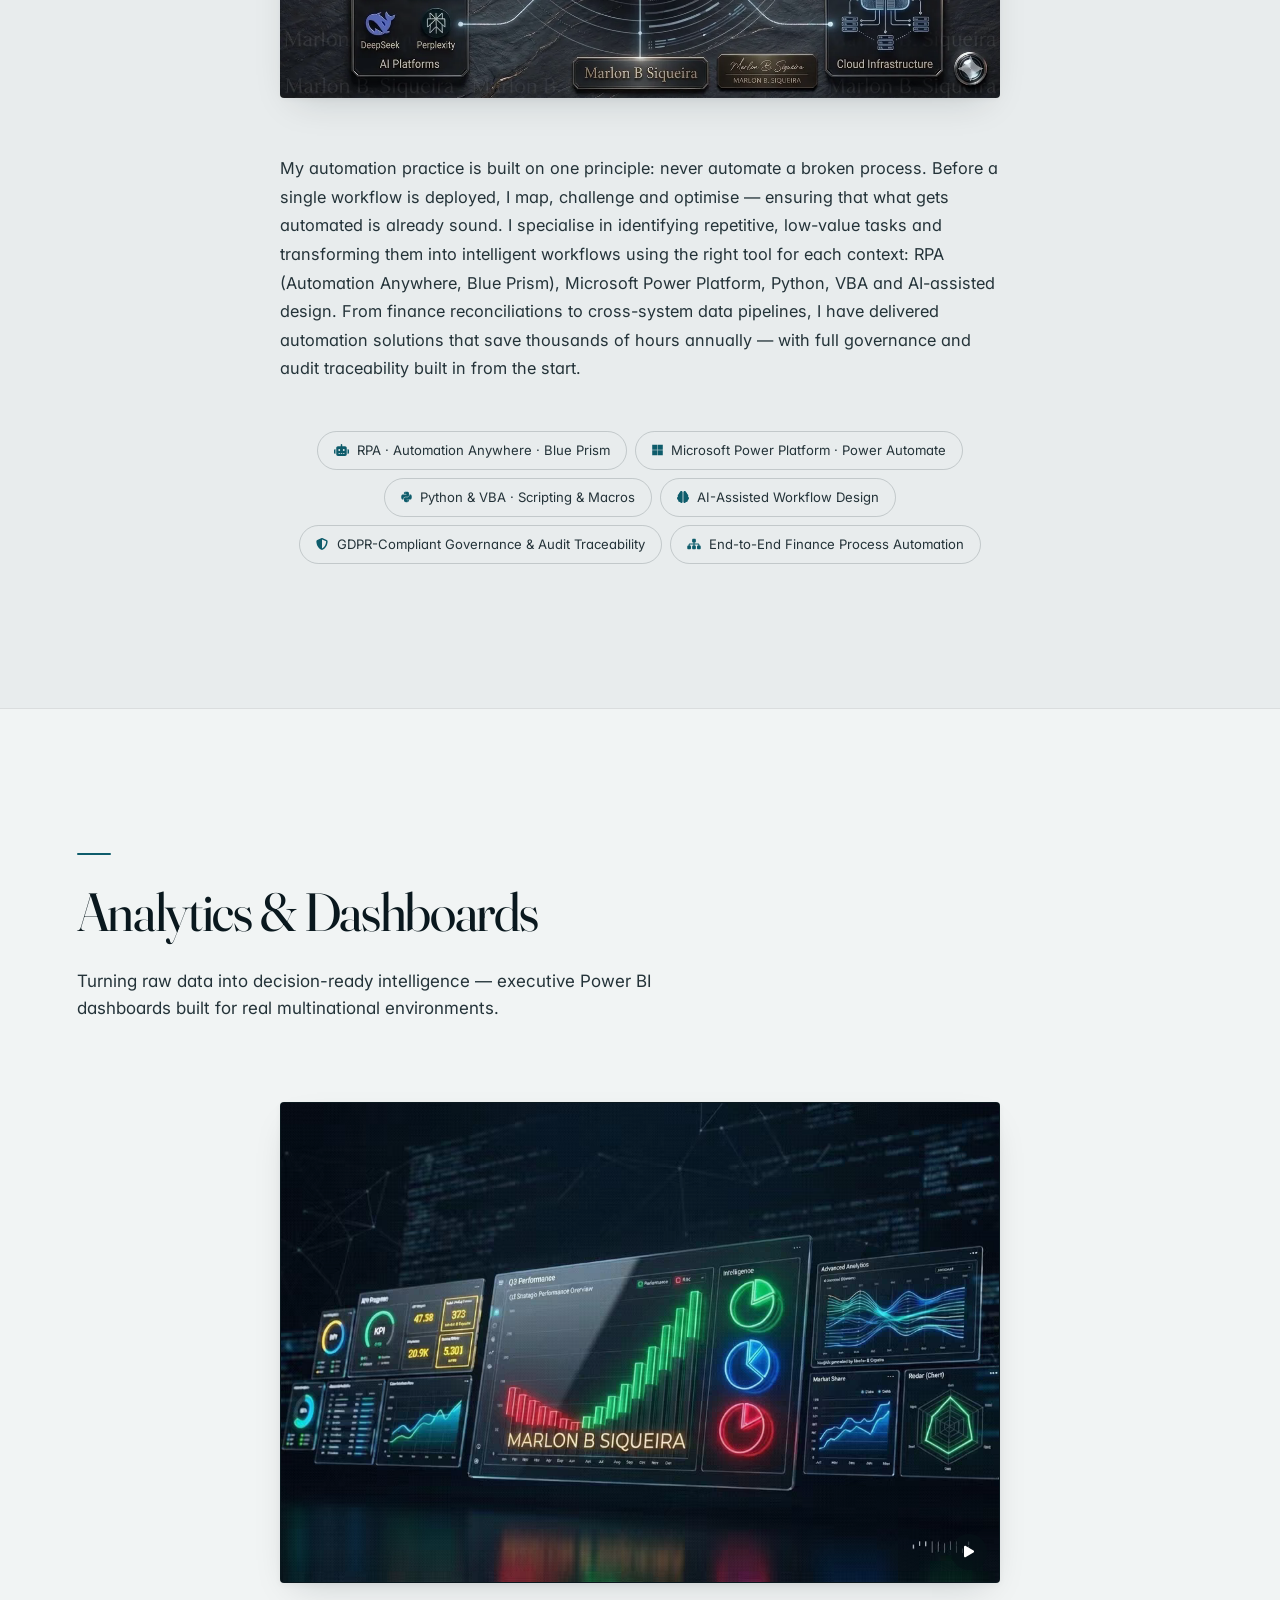
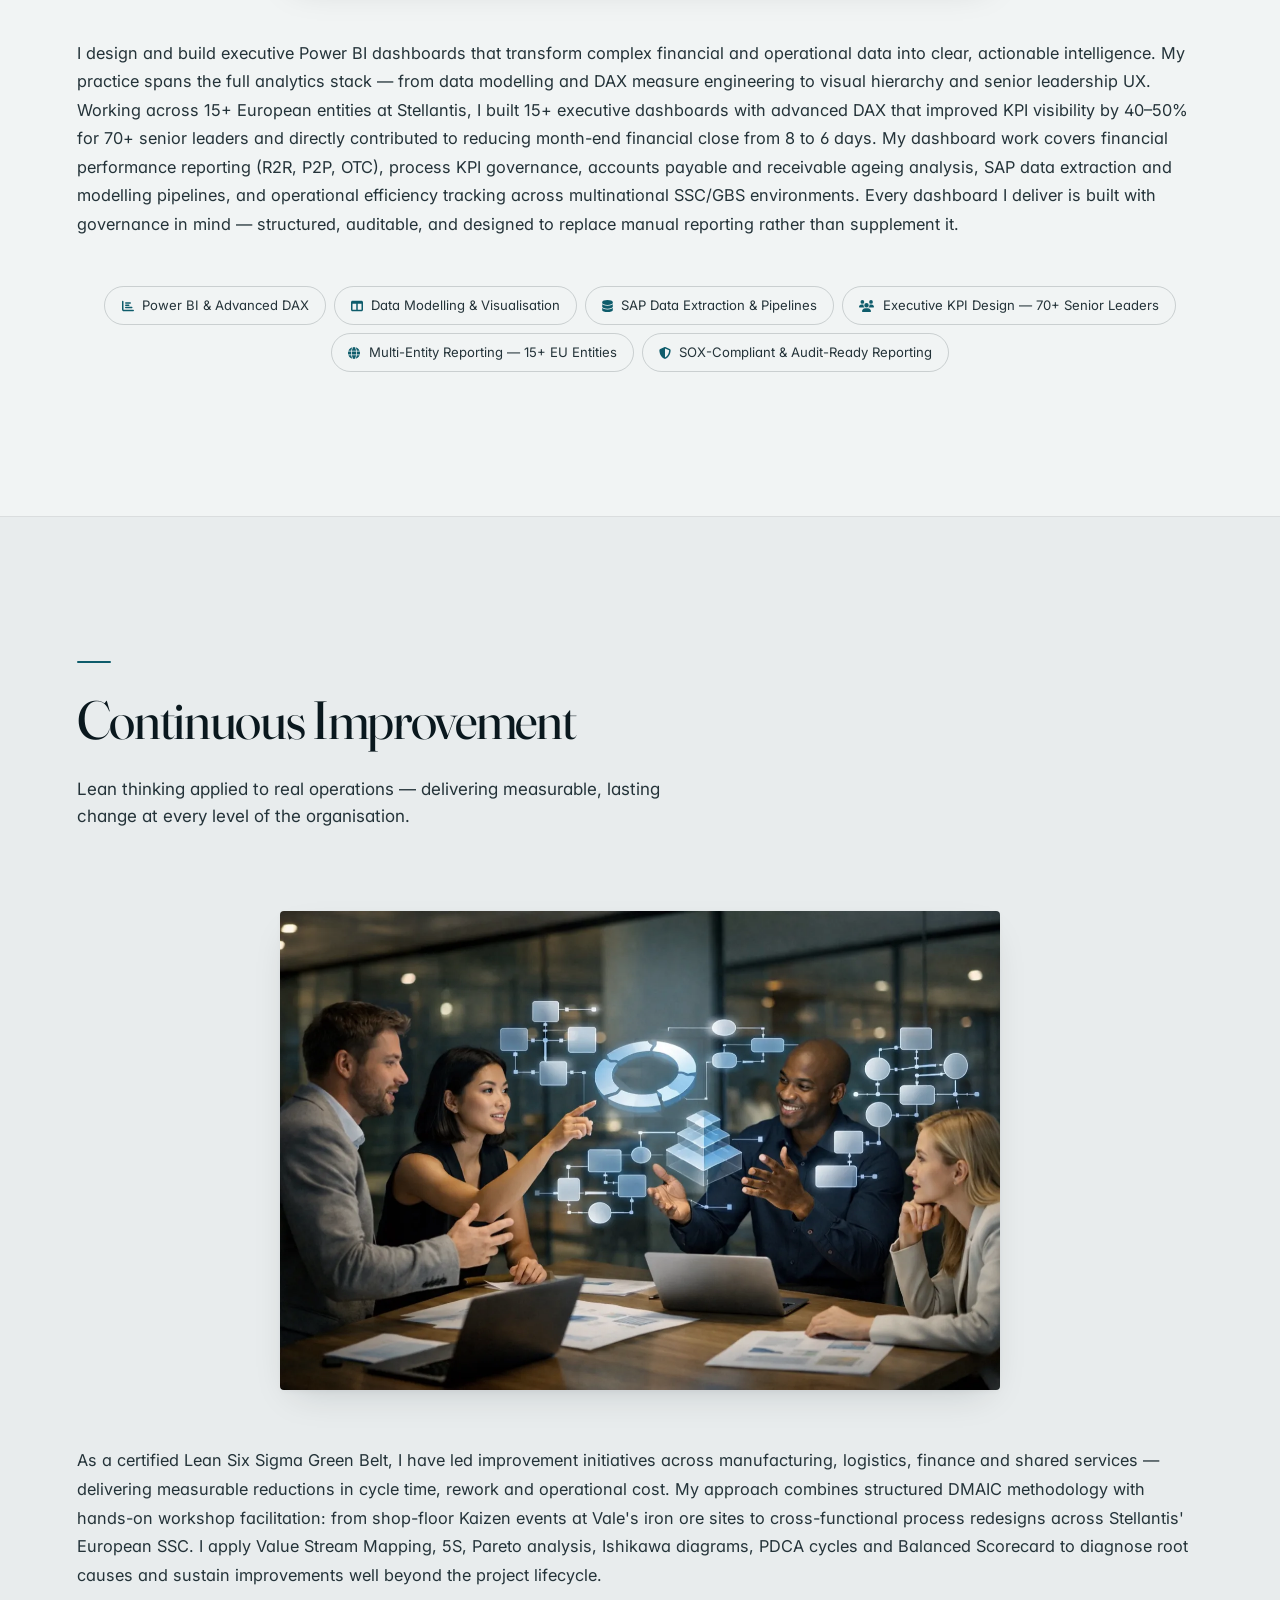
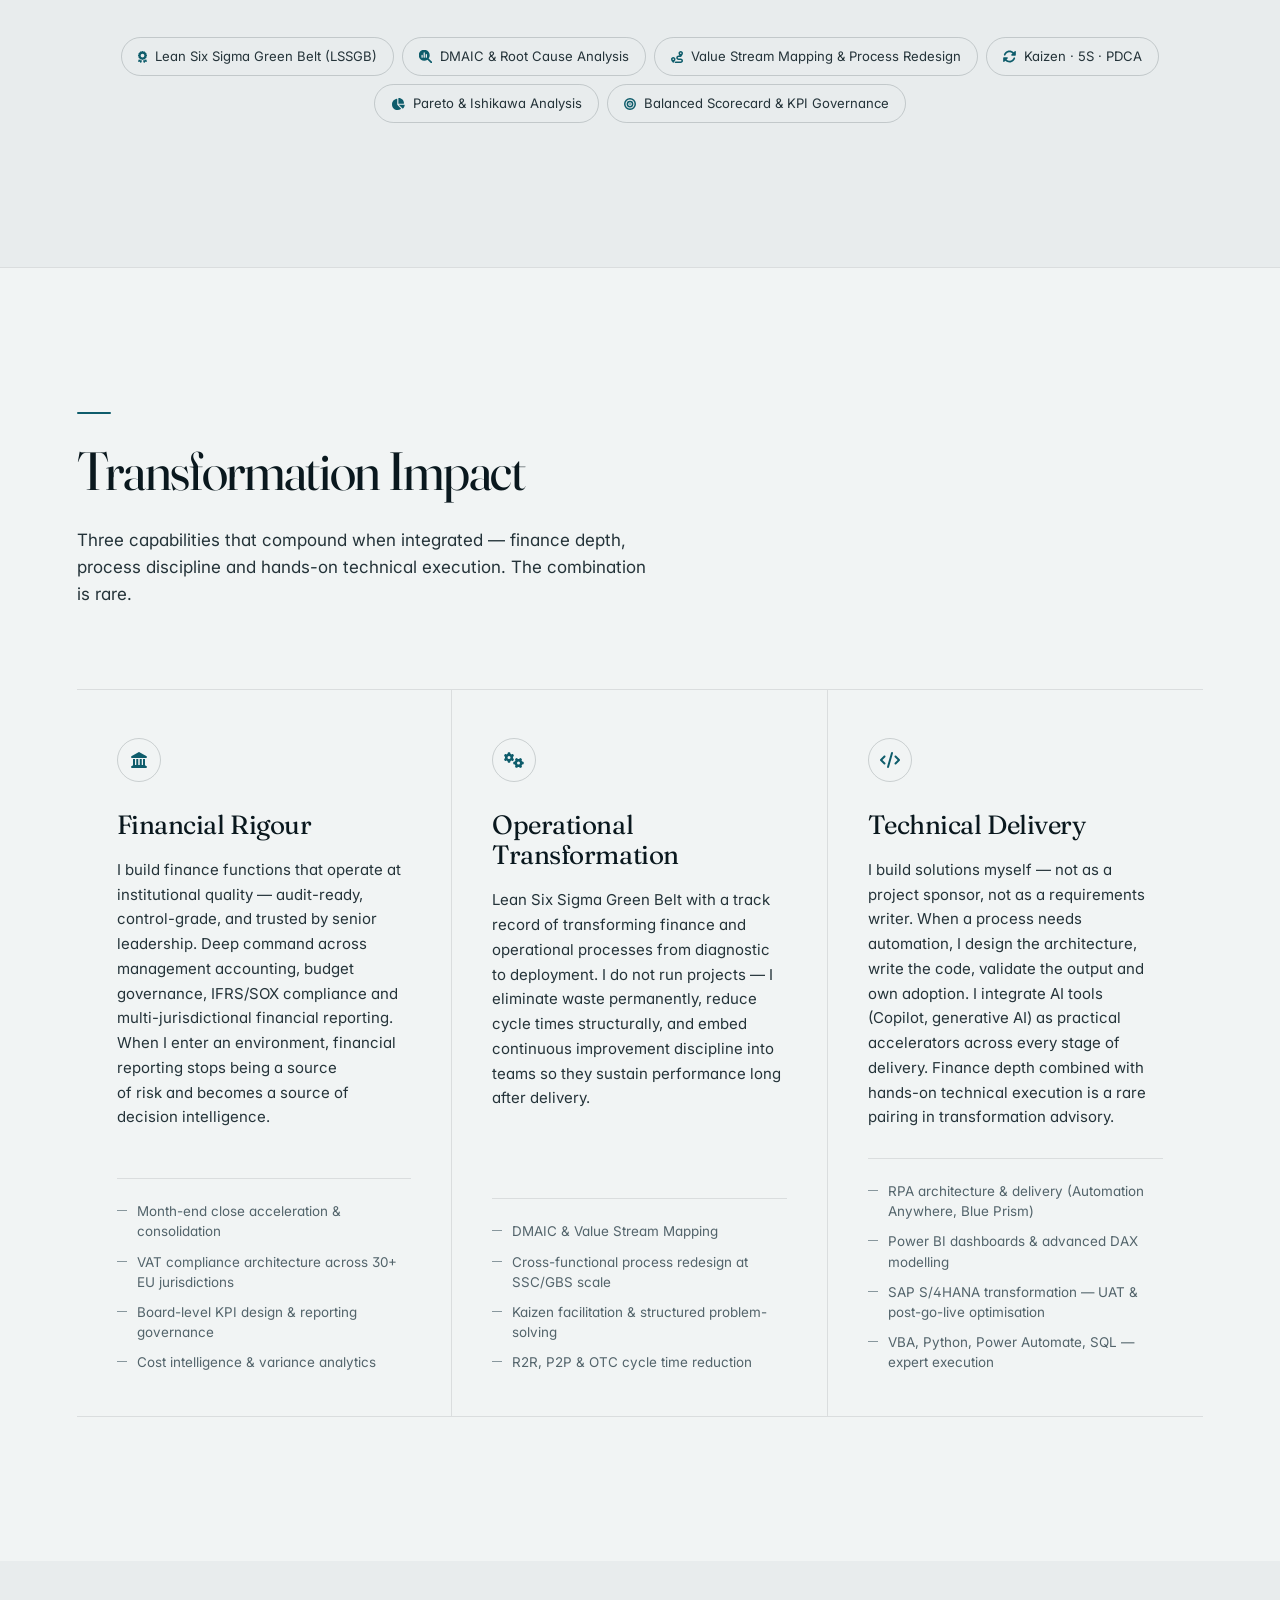
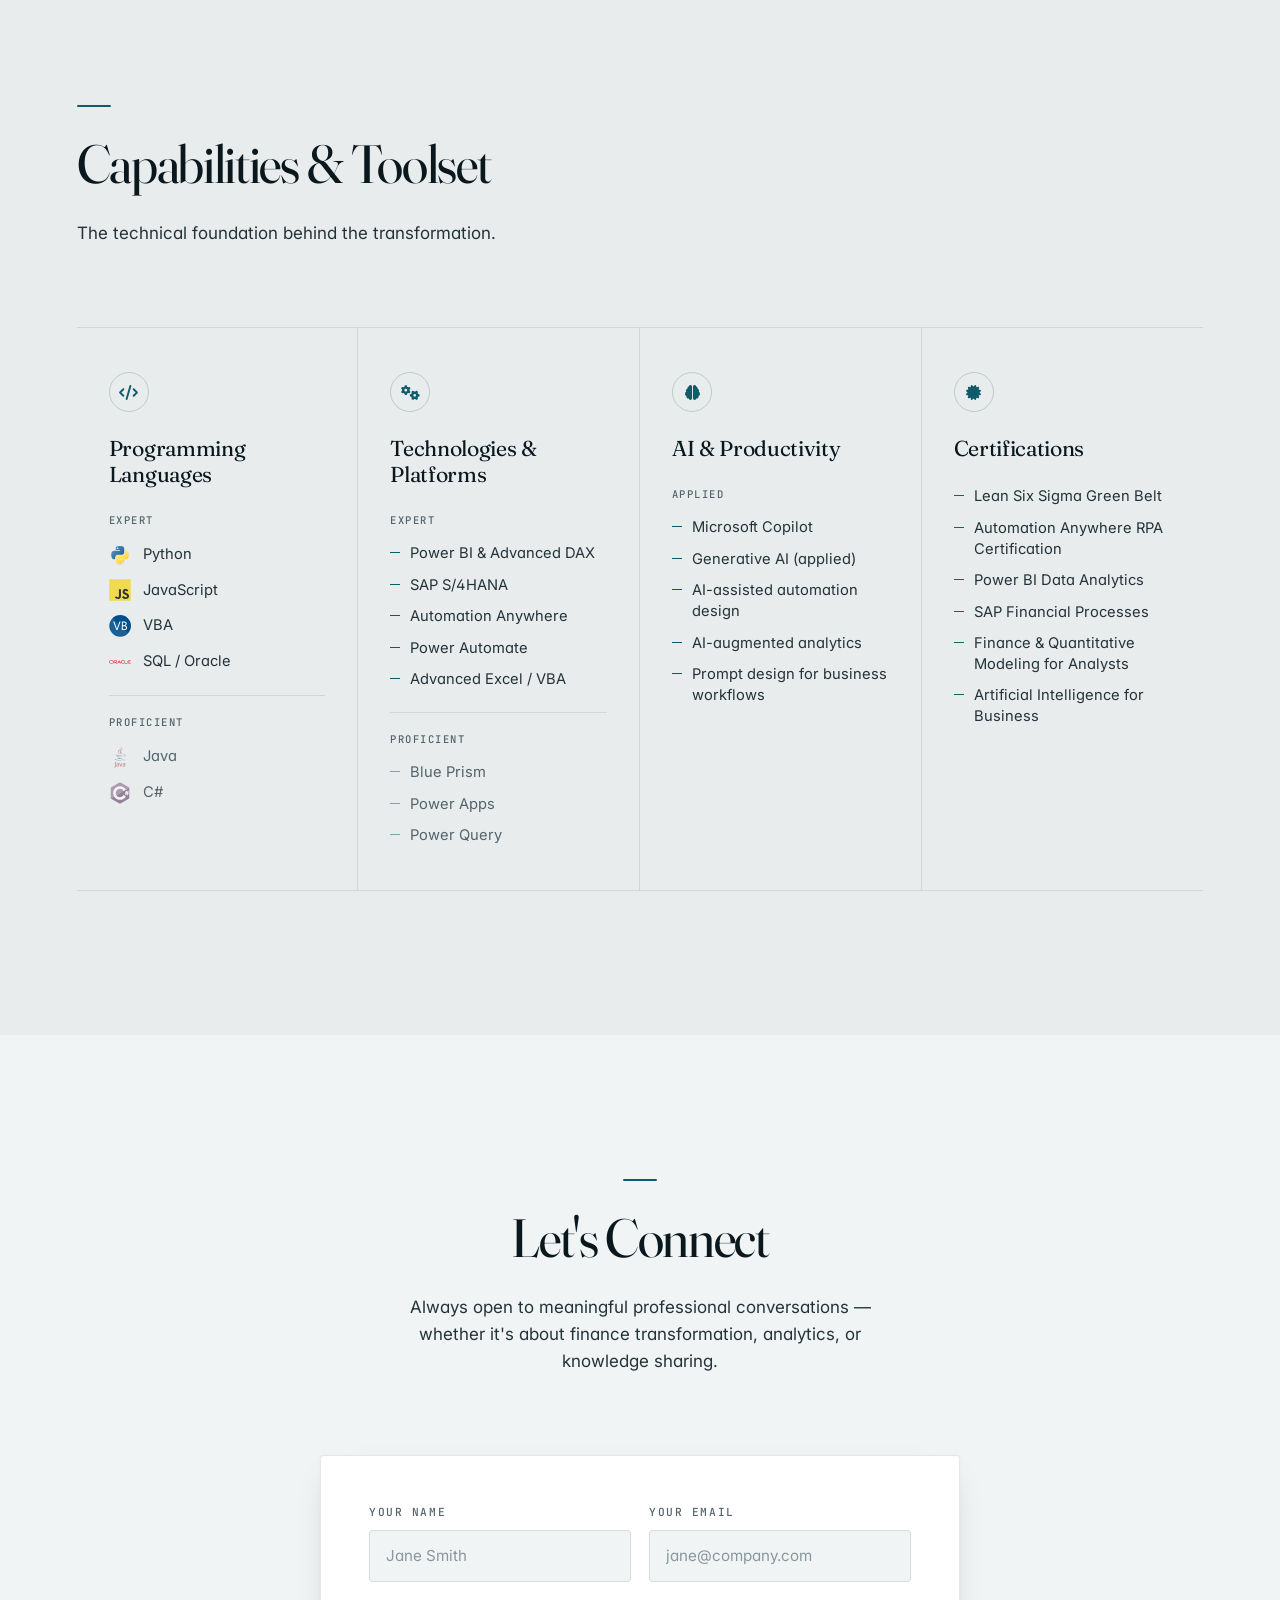
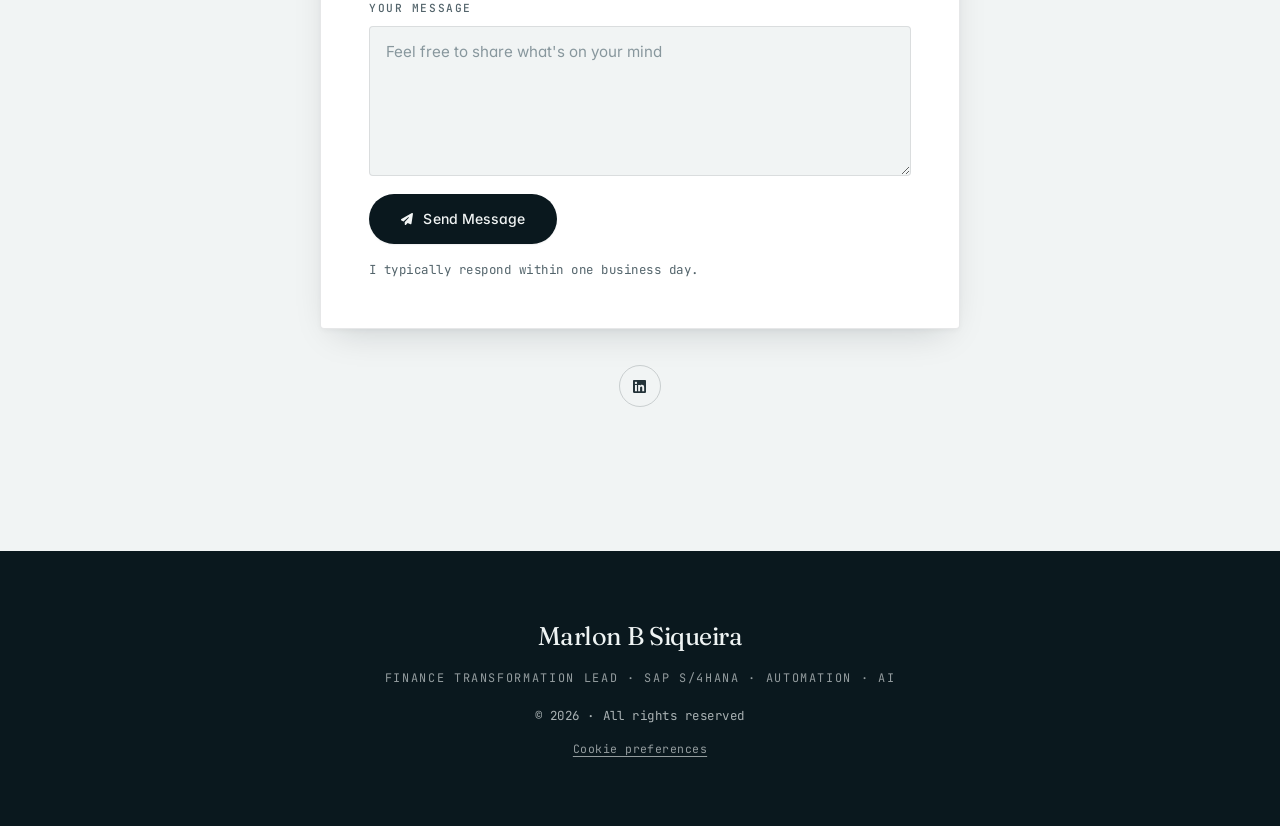
==== commit 136eec3b: "Portfolio: keep only LinkedIn (remove GitHub and YouTube) Co-Authored-By: Claude Opus 5.5 <noreply@a" ====
--- a/index.html
+++ b/index.html
@@ -150,9 +150,7 @@
         "addressCountry": "PT"
       },
       "sameAs": [
-        "https://www.linkedin.com/in/marlonbsiqueira/",
-        "https://www.youtube.com/@marlonbsiqueira468",
-        "https://github.com/marlonbsiqueira"
+        "https://www.linkedin.com/in/marlonbsiqueira/"
       ]
     }
     </script>
@@ -288,12 +286,6 @@
                     <a href="https://www.linkedin.com/in/marlonbsiqueira/" target="_blank" rel="noopener noreferrer" aria-label="LinkedIn">
                         <i class="fa-brands fa-linkedin"></i>
                     </a>
-                    <a href="https://github.com/marlonbsiqueira" target="_blank" rel="noopener noreferrer" aria-label="GitHub">
-                        <i class="fa-brands fa-github"></i>
-                    </a>
-                    <a href="https://www.youtube.com/@marlonbsiqueira468" target="_blank" rel="noopener noreferrer" aria-label="YouTube">
-                        <i class="fa-brands fa-youtube"></i>
-                    </a>
                 </div>
             </div>
             <div id="banner" class="reveal right">
@@ -842,9 +834,6 @@
                 <a href="https://www.linkedin.com/in/marlonbsiqueira/" target="_blank" rel="noopener noreferrer" aria-label="LinkedIn">
                     <i class="fa-brands fa-linkedin"></i>
                 </a>
-                <a href="https://www.youtube.com/@marlonbsiqueira468" target="_blank" rel="noopener noreferrer" aria-label="YouTube">
-                    <i class="fa-brands fa-youtube"></i>
-                </a>
             </div>
         </section>
     </main>
--- a/styles/icons.css
+++ b/styles/icons.css
@@ -20,7 +20,6 @@
 .fa-database { width: 0.875em; --icon: url('data:image/svg+xml,%3Csvg xmlns="http://www.w3.org/2000/svg" viewBox="0 0 448 512"%3E%3Cpath d="M448 80v48c0 44.2-100.3 80-224 80S0 172.2 0 128V80C0 35.8 100.3 0 224 0S448 35.8 448 80zM393.2 214.7c20.8-7.4 39.9-16.9 54.8-28.6V288c0 44.2-100.3 80-224 80S0 332.2 0 288V186.1c14.9 11.8 34 21.2 54.8 28.6C99.7 230.7 159.5 240 224 240s124.3-9.3 169.2-25.3zM0 346.1c14.9 11.8 34 21.2 54.8 28.6C99.7 390.7 159.5 400 224 400s124.3-9.3 169.2-25.3c20.8-7.4 39.9-16.9 54.8-28.6V432c0 44.2-100.3 80-224 80S0 476.2 0 432V346.1z"/%3E%3C/svg%3E'); }
 .fa-diagram-project { width: 1.125em; --icon: url('data:image/svg+xml,%3Csvg xmlns="http://www.w3.org/2000/svg" viewBox="0 0 576 512"%3E%3Cpath d="M0 80C0 53.5 21.5 32 48 32h96c26.5 0 48 21.5 48 48V96H384V80c0-26.5 21.5-48 48-48h96c26.5 0 48 21.5 48 48v96c0 26.5-21.5 48-48 48H432c-26.5 0-48-21.5-48-48V160H192v16c0 1.7-.1 3.4-.3 5L272 288h96c26.5 0 48 21.5 48 48v96c0 26.5-21.5 48-48 48H272c-26.5 0-48-21.5-48-48V336c0-1.7 .1-3.4 .3-5L144 224H48c-26.5 0-48-21.5-48-48V80z"/%3E%3C/svg%3E'); }
 .fa-gears { width: 1.25em; --icon: url('data:image/svg+xml,%3Csvg xmlns="http://www.w3.org/2000/svg" viewBox="0 0 640 512"%3E%3Cpath d="M308.5 135.3c7.1-6.3 9.9-16.2 6.2-25c-2.3-5.3-4.8-10.5-7.6-15.5L304 89.4c-3-5-6.3-9.9-9.8-14.6c-5.7-7.6-15.7-10.1-24.7-7.1l-28.2 9.3c-10.7-8.8-23-16-36.2-20.9L199 27.1c-1.9-9.3-9.1-16.7-18.5-17.8C173.9 8.4 167.2 8 160.4 8h-.7c-6.8 0-13.5 .4-20.1 1.2c-9.4 1.1-16.6 8.6-18.5 17.8L115 56.1c-13.3 5-25.5 12.1-36.2 20.9L50.5 67.8c-9-3-19-.5-24.7 7.1c-3.5 4.7-6.8 9.6-9.9 14.6l-3 5.3c-2.8 5-5.3 10.2-7.6 15.6c-3.7 8.7-.9 18.6 6.2 25l22.2 19.8C32.6 161.9 32 168.9 32 176s.6 14.1 1.7 20.9L11.5 216.7c-7.1 6.3-9.9 16.2-6.2 25c2.3 5.3 4.8 10.5 7.6 15.6l3 5.2c3 5.1 6.3 9.9 9.9 14.6c5.7 7.6 15.7 10.1 24.7 7.1l28.2-9.3c10.7 8.8 23 16 36.2 20.9l6.1 29.1c1.9 9.3 9.1 16.7 18.5 17.8c6.7 .8 13.5 1.2 20.4 1.2s13.7-.4 20.4-1.2c9.4-1.1 16.6-8.6 18.5-17.8l6.1-29.1c13.3-5 25.5-12.1 36.2-20.9l28.2 9.3c9 3 19 .5 24.7-7.1c3.5-4.7 6.8-9.5 9.8-14.6l3.1-5.4c2.8-5 5.3-10.2 7.6-15.5c3.7-8.7 .9-18.6-6.2-25l-22.2-19.8c1.1-6.8 1.7-13.8 1.7-20.9s-.6-14.1-1.7-20.9l22.2-19.8zM112 176a48 48 0 1 1 96 0 48 48 0 1 1 -96 0zM504.7 500.5c6.3 7.1 16.2 9.9 25 6.2c5.3-2.3 10.5-4.8 15.5-7.6l5.4-3.1c5-3 9.9-6.3 14.6-9.8c7.6-5.7 10.1-15.7 7.1-24.7l-9.3-28.2c8.8-10.7 16-23 20.9-36.2l29.1-6.1c9.3-1.9 16.7-9.1 17.8-18.5c.8-6.7 1.2-13.5 1.2-20.4s-.4-13.7-1.2-20.4c-1.1-9.4-8.6-16.6-17.8-18.5L583.9 307c-5-13.3-12.1-25.5-20.9-36.2l9.3-28.2c3-9 .5-19-7.1-24.7c-4.7-3.5-9.6-6.8-14.6-9.9l-5.3-3c-5-2.8-10.2-5.3-15.6-7.6c-8.7-3.7-18.6-.9-25 6.2l-19.8 22.2c-6.8-1.1-13.8-1.7-20.9-1.7s-14.1 .6-20.9 1.7l-19.8-22.2c-6.3-7.1-16.2-9.9-25-6.2c-5.3 2.3-10.5 4.8-15.6 7.6l-5.2 3c-5.1 3-9.9 6.3-14.6 9.9c-7.6 5.7-10.1 15.7-7.1 24.7l9.3 28.2c-8.8 10.7-16 23-20.9 36.2L315.1 313c-9.3 1.9-16.7 9.1-17.8 18.5c-.8 6.7-1.2 13.5-1.2 20.4s.4 13.7 1.2 20.4c1.1 9.4 8.6 16.6 17.8 18.5l29.1 6.1c5 13.3 12.1 25.5 20.9 36.2l-9.3 28.2c-3 9-.5 19 7.1 24.7c4.7 3.5 9.5 6.8 14.6 9.8l5.4 3.1c5 2.8 10.2 5.3 15.5 7.6c8.7 3.7 18.6 .9 25-6.2l19.8-22.2c6.8 1.1 13.8 1.7 20.9 1.7s14.1-.6 20.9-1.7l19.8 22.2zM464 304a48 48 0 1 1 0 96 48 48 0 1 1 0-96z"/%3E%3C/svg%3E'); }
-.fa-github { width: 0.969em; --icon: url('data:image/svg+xml,%3Csvg xmlns="http://www.w3.org/2000/svg" viewBox="0 0 496 512"%3E%3Cpath d="M165.9 397.4c0 2-2.3 3.6-5.2 3.6-3.3.3-5.6-1.3-5.6-3.6 0-2 2.3-3.6 5.2-3.6 3-.3 5.6 1.3 5.6 3.6zm-31.1-4.5c-.7 2 1.3 4.3 4.3 4.9 2.6 1 5.6 0 6.2-2s-1.3-4.3-4.3-5.2c-2.6-.7-5.5.3-6.2 2.3zm44.2-1.7c-2.9.7-4.9 2.6-4.6 4.9.3 2 2.9 3.3 5.9 2.6 2.9-.7 4.9-2.6 4.6-4.6-.3-1.9-3-3.2-5.9-2.9zM244.8 8C106.1 8 0 113.3 0 252c0 110.9 69.8 205.8 169.5 239.2 12.8 2.3 17.3-5.6 17.3-12.1 0-6.2-.3-40.4-.3-61.4 0 0-70 15-84.7-29.8 0 0-11.4-29.1-27.8-36.6 0 0-22.9-15.7 1.6-15.4 0 0 24.9 2 38.6 25.8 21.9 38.6 58.6 27.5 72.9 20.9 2.3-16 8.8-27.1 16-33.7-55.9-6.2-112.3-14.3-112.3-110.5 0-27.5 7.6-41.3 23.6-58.9-2.6-6.5-11.1-33.3 2.6-67.9 20.9-6.5 69 27 69 27 20-5.6 41.5-8.5 62.8-8.5s42.8 2.9 62.8 8.5c0 0 48.1-33.6 69-27 13.7 34.7 5.2 61.4 2.6 67.9 16 17.7 25.8 31.5 25.8 58.9 0 96.5-58.9 104.2-114.8 110.5 9.2 7.9 17 22.9 17 46.4 0 33.7-.3 75.4-.3 83.6 0 6.5 4.6 14.4 17.3 12.1C428.2 457.8 496 362.9 496 252 496 113.3 383.5 8 244.8 8zM97.2 352.9c-1.3 1-1 3.3.7 5.2 1.6 1.6 3.9 2.3 5.2 1 1.3-1 1-3.3-.7-5.2-1.6-1.6-3.9-2.3-5.2-1zm-10.8-8.1c-.7 1.3.3 2.9 2.3 3.9 1.6 1 3.6.7 4.3-.7.7-1.3-.3-2.9-2.3-3.9-2-.6-3.6-.3-4.3.7zm32.4 35.6c-1.6 1.3-1 4.3 1.3 6.2 2.3 2.3 5.2 2.6 6.5 1 1.3-1.3.7-4.3-1.3-6.2-2.2-2.3-5.2-2.6-6.5-1zm-11.4-14.7c-1.6 1-1.6 3.6 0 5.9 1.6 2.3 4.3 3.3 5.6 2.3 1.6-1.3 1.6-3.9 0-6.2-1.4-2.3-4-3.3-5.6-2z"/%3E%3C/svg%3E'); }
 .fa-globe { width: 1.0em; --icon: url('data:image/svg+xml,%3Csvg xmlns="http://www.w3.org/2000/svg" viewBox="0 0 512 512"%3E%3Cpath d="M352 256c0 22.2-1.2 43.6-3.3 64H163.3c-2.2-20.4-3.3-41.8-3.3-64s1.2-43.6 3.3-64H348.7c2.2 20.4 3.3 41.8 3.3 64zm28.8-64H503.9c5.3 20.5 8.1 41.9 8.1 64s-2.8 43.5-8.1 64H380.8c2.1-20.6 3.2-42 3.2-64s-1.1-43.4-3.2-64zm112.6-32H376.7c-10-63.9-29.8-117.4-55.3-151.6c78.3 20.7 142 77.5 171.9 151.6zm-149.1 0H167.7c6.1-36.4 15.5-68.6 27-94.7c10.5-23.6 22.2-40.7 33.5-51.5C239.4 3.2 248.7 0 256 0s16.6 3.2 27.8 13.8c11.3 10.8 23 27.9 33.5 51.5c11.6 26 20.9 58.2 27 94.7zm-209 0H18.6C48.6 85.9 112.2 29.1 190.6 8.4C165.1 42.6 145.3 96.1 135.3 160zM8.1 192H131.2c-2.1 20.6-3.2 42-3.2 64s1.1 43.4 3.2 64H8.1C2.8 299.5 0 278.1 0 256s2.8-43.5 8.1-64zM194.7 446.6c-11.6-26-20.9-58.2-27-94.6H344.3c-6.1 36.4-15.5 68.6-27 94.6c-10.5 23.6-22.2 40.7-33.5 51.5C272.6 508.8 263.3 512 256 512s-16.6-3.2-27.8-13.8c-11.3-10.8-23-27.9-33.5-51.5zM135.3 352c10 63.9 29.8 117.4 55.3 151.6C112.2 482.9 48.6 426.1 18.6 352H135.3zm358.1 0c-30 74.1-93.6 130.9-171.9 151.6c25.5-34.2 45.2-87.7 55.3-151.6H493.4z"/%3E%3C/svg%3E'); }
 .fa-landmark { width: 1.0em; --icon: url('data:image/svg+xml,%3Csvg xmlns="http://www.w3.org/2000/svg" viewBox="0 0 512 512"%3E%3Cpath d="M240.1 4.2c9.8-5.6 21.9-5.6 31.8 0l171.8 98.1L448 104l0 .9 47.9 27.4c12.6 7.2 18.8 22 15.1 36s-16.4 23.8-30.9 23.8H32c-14.5 0-27.2-9.8-30.9-23.8s2.5-28.8 15.1-36L64 104.9V104l4.4-1.6L240.1 4.2zM64 224h64V416h40V224h64V416h48V224h64V416h40V224h64V420.3c.6 .3 1.2 .7 1.8 1.1l48 32c11.7 7.8 17 22.4 12.9 35.9S494.1 512 480 512H32c-14.1 0-26.5-9.2-30.6-22.7s1.1-28.1 12.9-35.9l48-32c.6-.4 1.2-.7 1.8-1.1V224z"/%3E%3C/svg%3E'); }
 .fa-linkedin { width: 0.875em; --icon: url('data:image/svg+xml,%3Csvg xmlns="http://www.w3.org/2000/svg" viewBox="0 0 448 512"%3E%3Cpath d="M416 32H31.9C14.3 32 0 46.5 0 64.3v383.4C0 465.5 14.3 480 31.9 480H416c17.6 0 32-14.5 32-32.3V64.3c0-17.8-14.4-32.3-32-32.3zM135.4 416H69V202.2h66.5V416zm-33.2-243c-21.3 0-38.5-17.3-38.5-38.5S80.9 96 102.2 96c21.2 0 38.5 17.3 38.5 38.5 0 21.3-17.2 38.5-38.5 38.5zm282.1 243h-66.4V312c0-24.8-.5-56.7-34.5-56.7-34.6 0-39.9 27-39.9 54.9V416h-66.4V202.2h63.7v29.2h.9c8.9-16.8 30.6-34.5 62.9-34.5 67.2 0 79.7 44.3 79.7 101.9V416z"/%3E%3C/svg%3E'); }
@@ -40,4 +39,3 @@
 .fa-table-columns { width: 1.0em; --icon: url('data:image/svg+xml,%3Csvg xmlns="http://www.w3.org/2000/svg" viewBox="0 0 512 512"%3E%3Cpath d="M0 96C0 60.7 28.7 32 64 32H448c35.3 0 64 28.7 64 64V416c0 35.3-28.7 64-64 64H64c-35.3 0-64-28.7-64-64V96zm64 64V416H224V160H64zm384 0H288V416H448V160z"/%3E%3C/svg%3E'); }
 .fa-users { width: 1.25em; --icon: url('data:image/svg+xml,%3Csvg xmlns="http://www.w3.org/2000/svg" viewBox="0 0 640 512"%3E%3Cpath d="M144 0a80 80 0 1 1 0 160A80 80 0 1 1 144 0zM512 0a80 80 0 1 1 0 160A80 80 0 1 1 512 0zM0 298.7C0 239.8 47.8 192 106.7 192h42.7c15.9 0 31 3.5 44.6 9.7c-1.3 7.2-1.9 14.7-1.9 22.3c0 38.2 16.8 72.5 43.3 96c-.2 0-.4 0-.7 0H21.3C9.6 320 0 310.4 0 298.7zM405.3 320c-.2 0-.4 0-.7 0c26.6-23.5 43.3-57.8 43.3-96c0-7.6-.7-15-1.9-22.3c13.6-6.3 28.7-9.7 44.6-9.7h42.7C592.2 192 640 239.8 640 298.7c0 11.8-9.6 21.3-21.3 21.3H405.3zM224 224a96 96 0 1 1 192 0 96 96 0 1 1 -192 0zM128 485.3C128 411.7 187.7 352 261.3 352H378.7C452.3 352 512 411.7 512 485.3c0 14.7-11.9 26.7-26.7 26.7H154.7c-14.7 0-26.7-11.9-26.7-26.7z"/%3E%3C/svg%3E'); }
 .fa-xmark { width: 0.75em; --icon: url('data:image/svg+xml,%3Csvg xmlns="http://www.w3.org/2000/svg" viewBox="0 0 384 512"%3E%3Cpath d="M342.6 150.6c12.5-12.5 12.5-32.8 0-45.3s-32.8-12.5-45.3 0L192 210.7 86.6 105.4c-12.5-12.5-32.8-12.5-45.3 0s-12.5 32.8 0 45.3L146.7 256 41.4 361.4c-12.5 12.5-12.5 32.8 0 45.3s32.8 12.5 45.3 0L192 301.3 297.4 406.6c12.5 12.5 32.8 12.5 45.3 0s12.5-32.8 0-45.3L237.3 256 342.6 150.6z"/%3E%3C/svg%3E'); }
-.fa-youtube { width: 1.125em; --icon: url('data:image/svg+xml,%3Csvg xmlns="http://www.w3.org/2000/svg" viewBox="0 0 576 512"%3E%3Cpath d="M549.655 124.083c-6.281-23.65-24.787-42.276-48.284-48.597C458.781 64 288 64 288 64S117.22 64 74.629 75.486c-23.497 6.322-42.003 24.947-48.284 48.597-11.412 42.867-11.412 132.305-11.412 132.305s0 89.438 11.412 132.305c6.281 23.65 24.787 41.5 48.284 47.821C117.22 448 288 448 288 448s170.78 0 213.371-11.486c23.497-6.321 42.003-24.171 48.284-47.821 11.412-42.867 11.412-132.305 11.412-132.305s0-89.438-11.412-132.305zm-317.51 213.508V175.185l142.739 81.205-142.739 81.201z"/%3E%3C/svg%3E'); }
